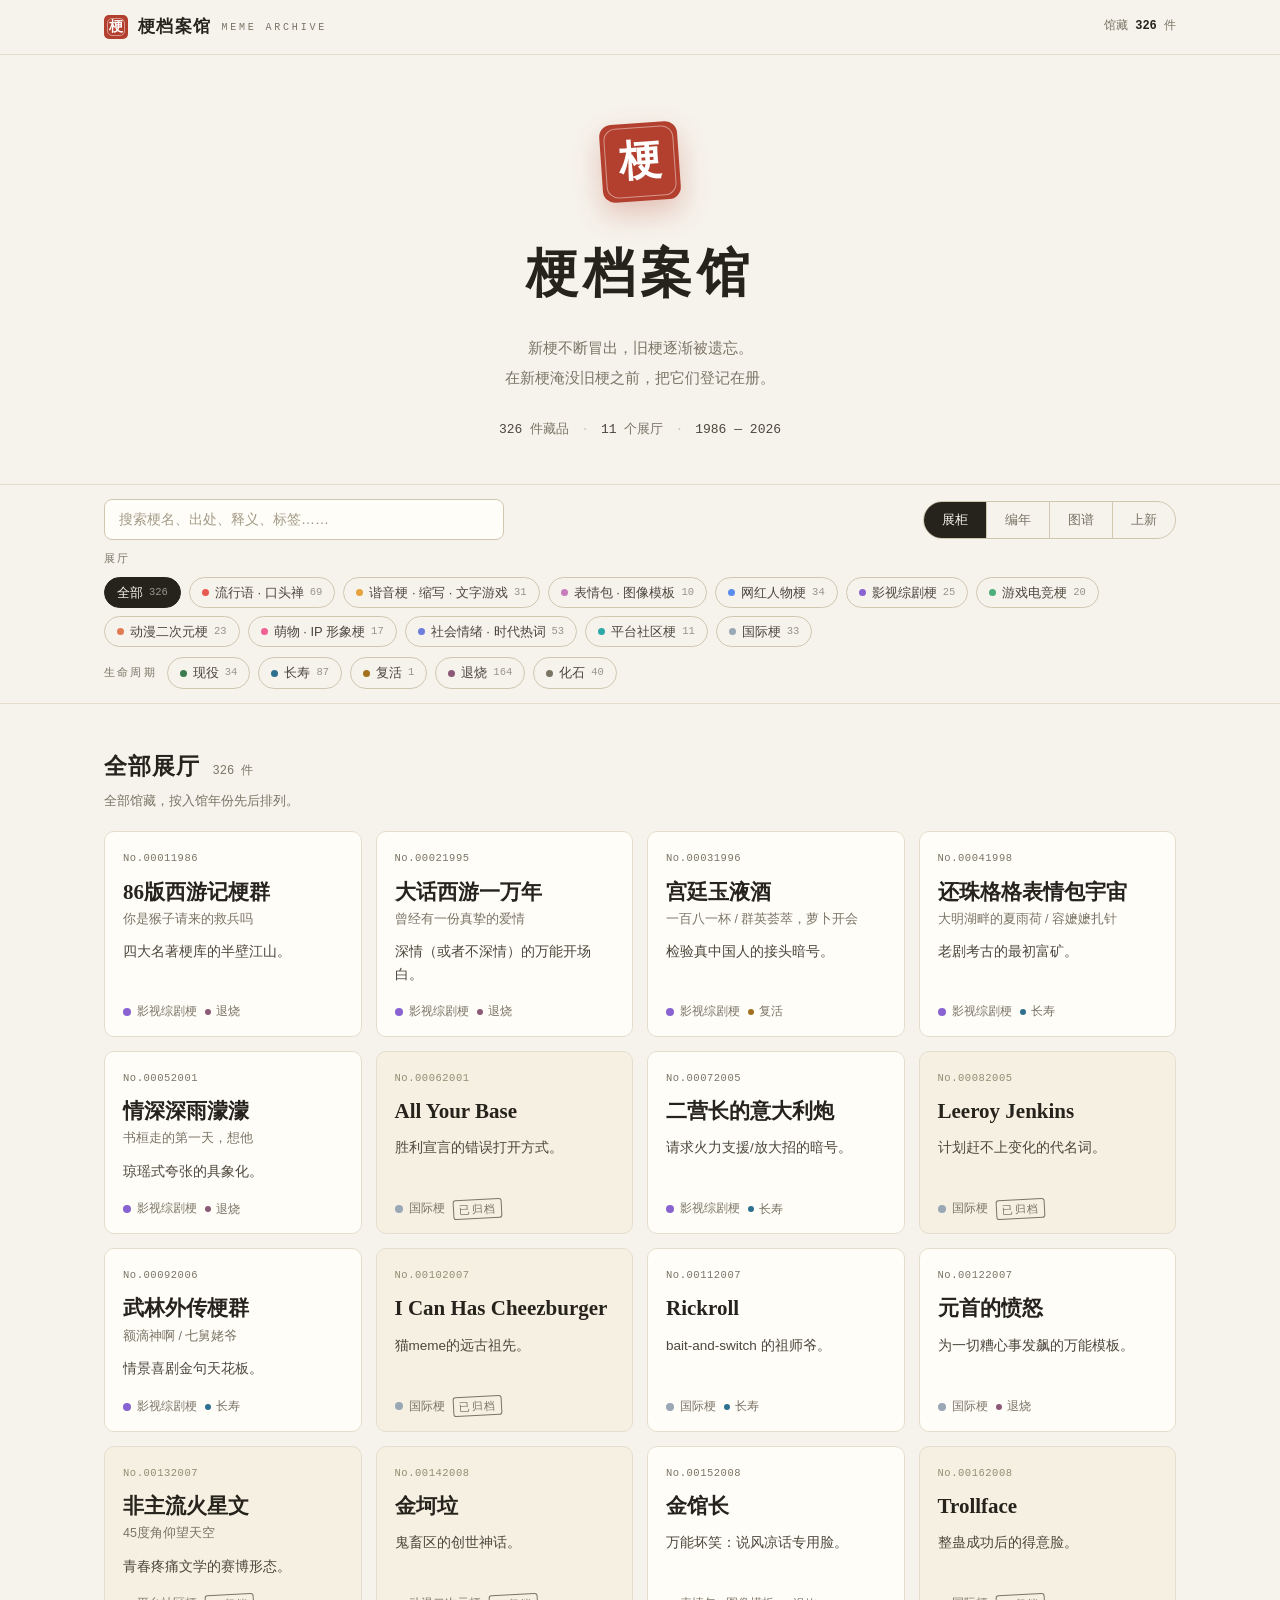
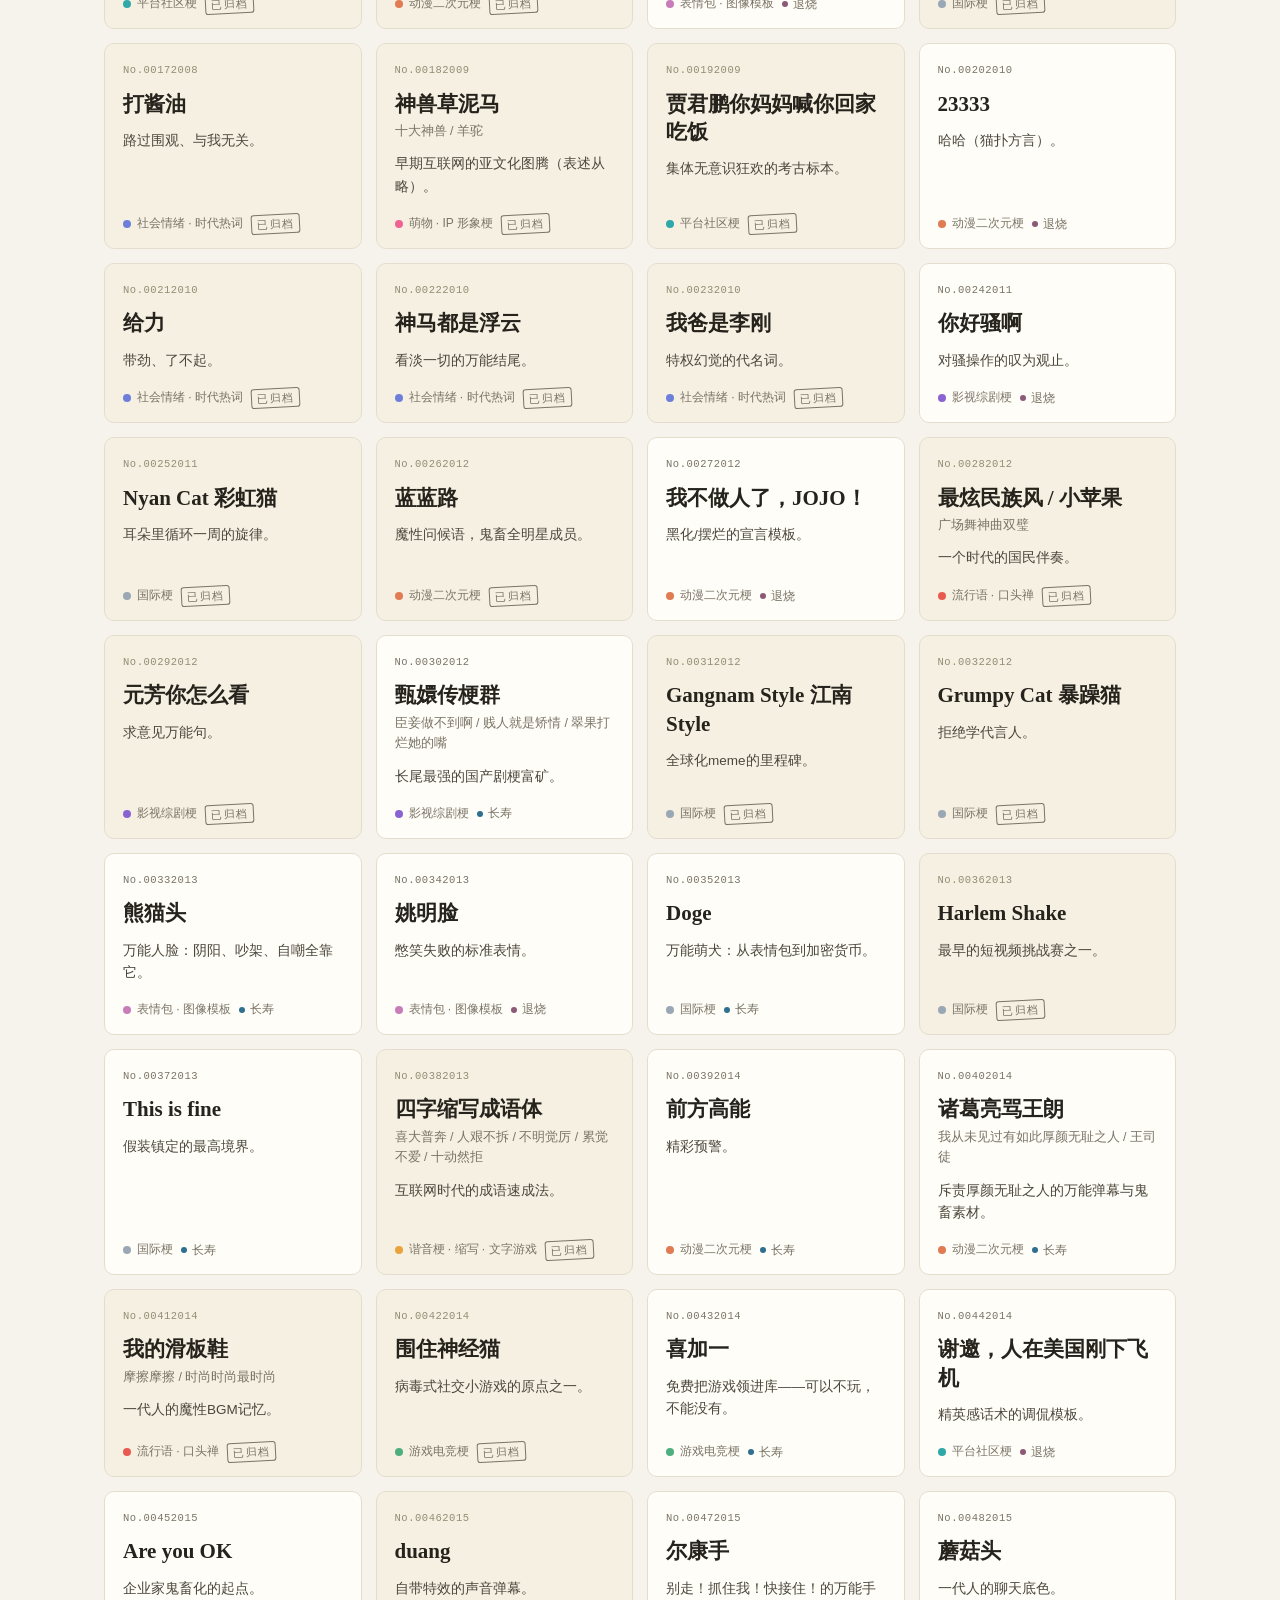
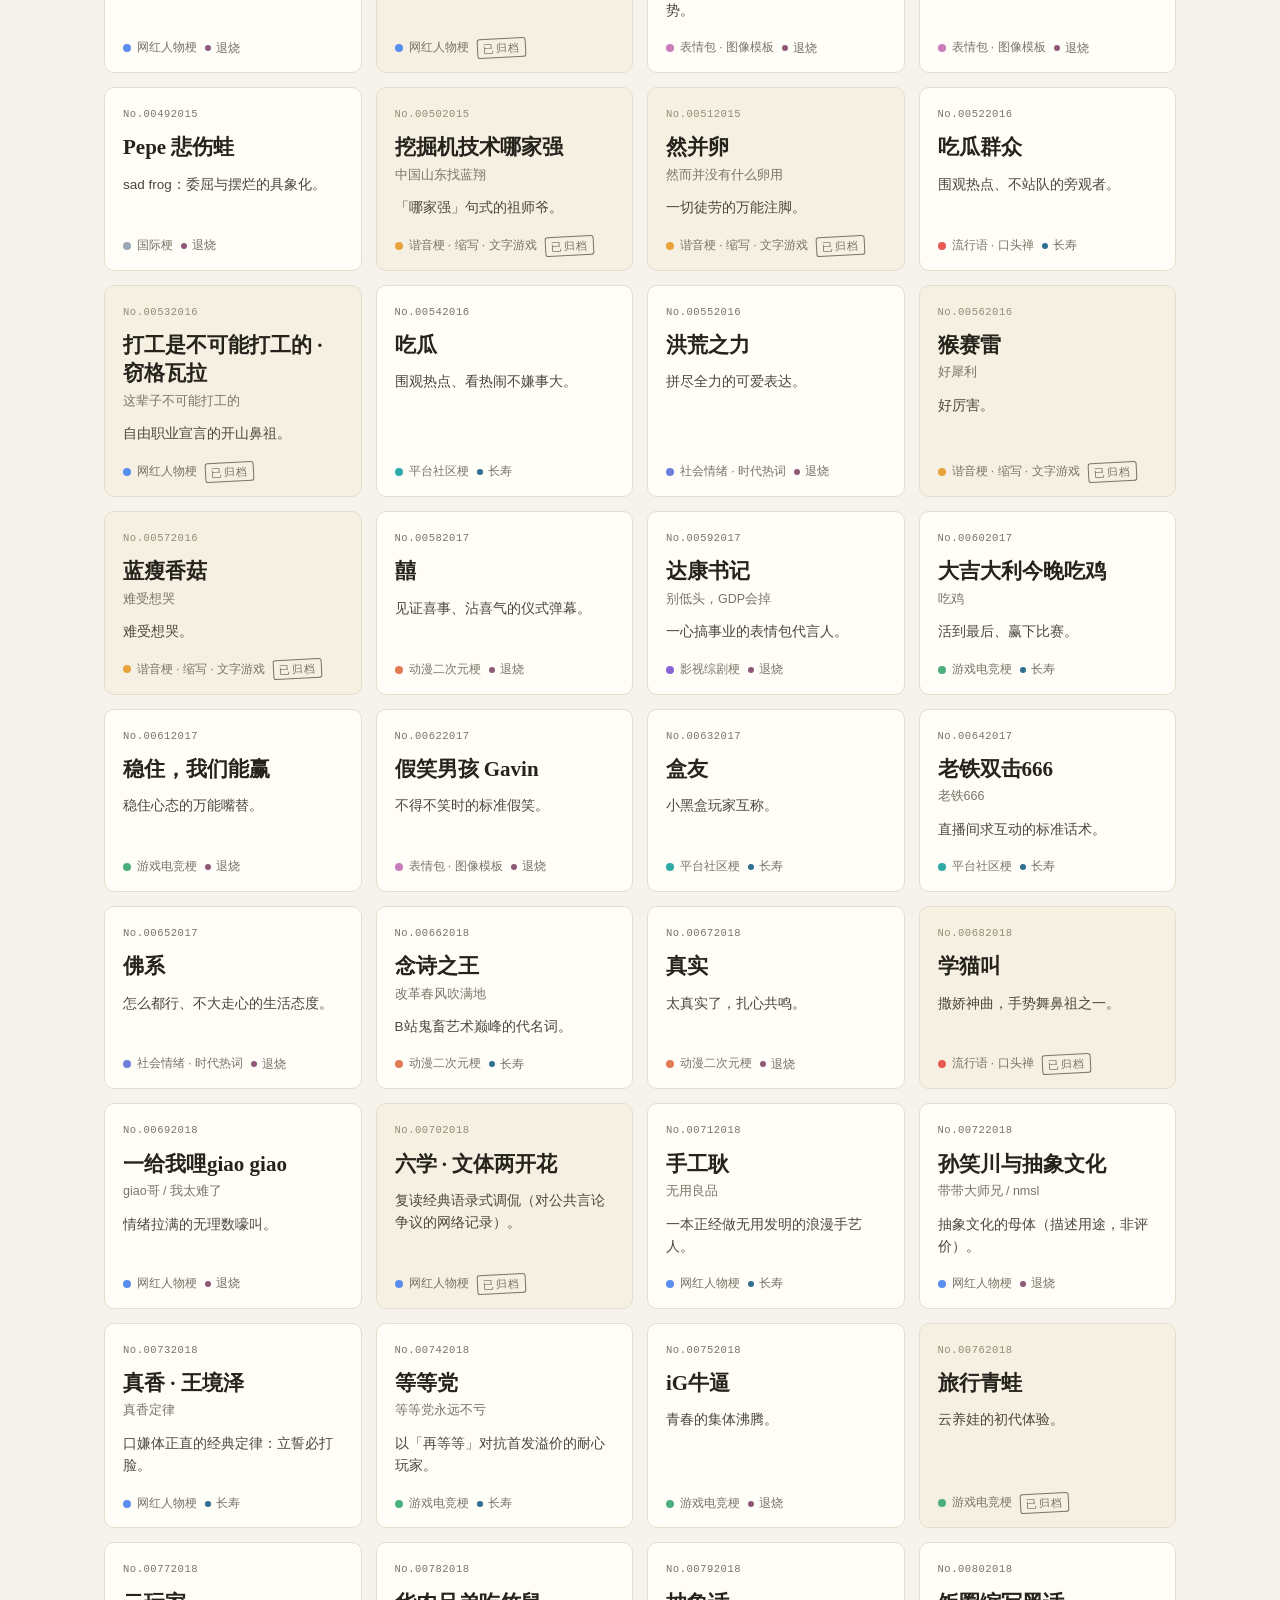
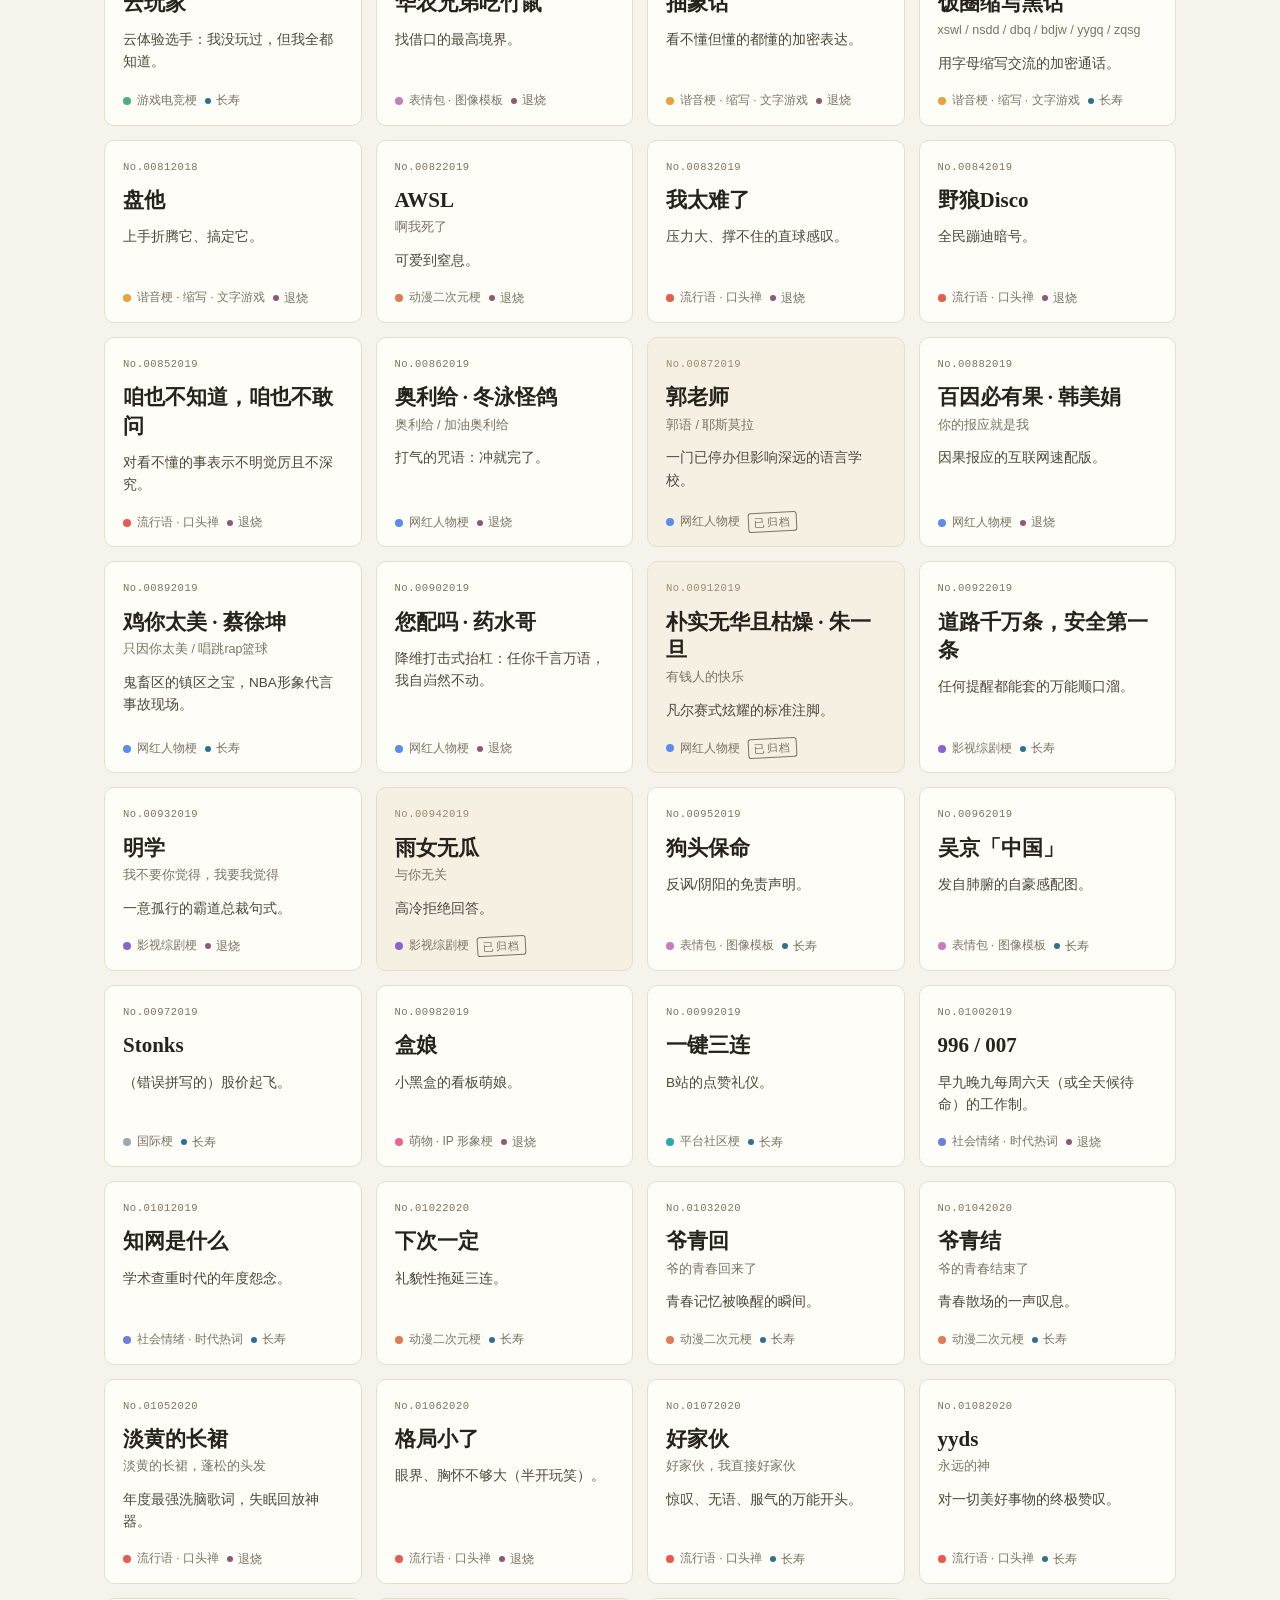
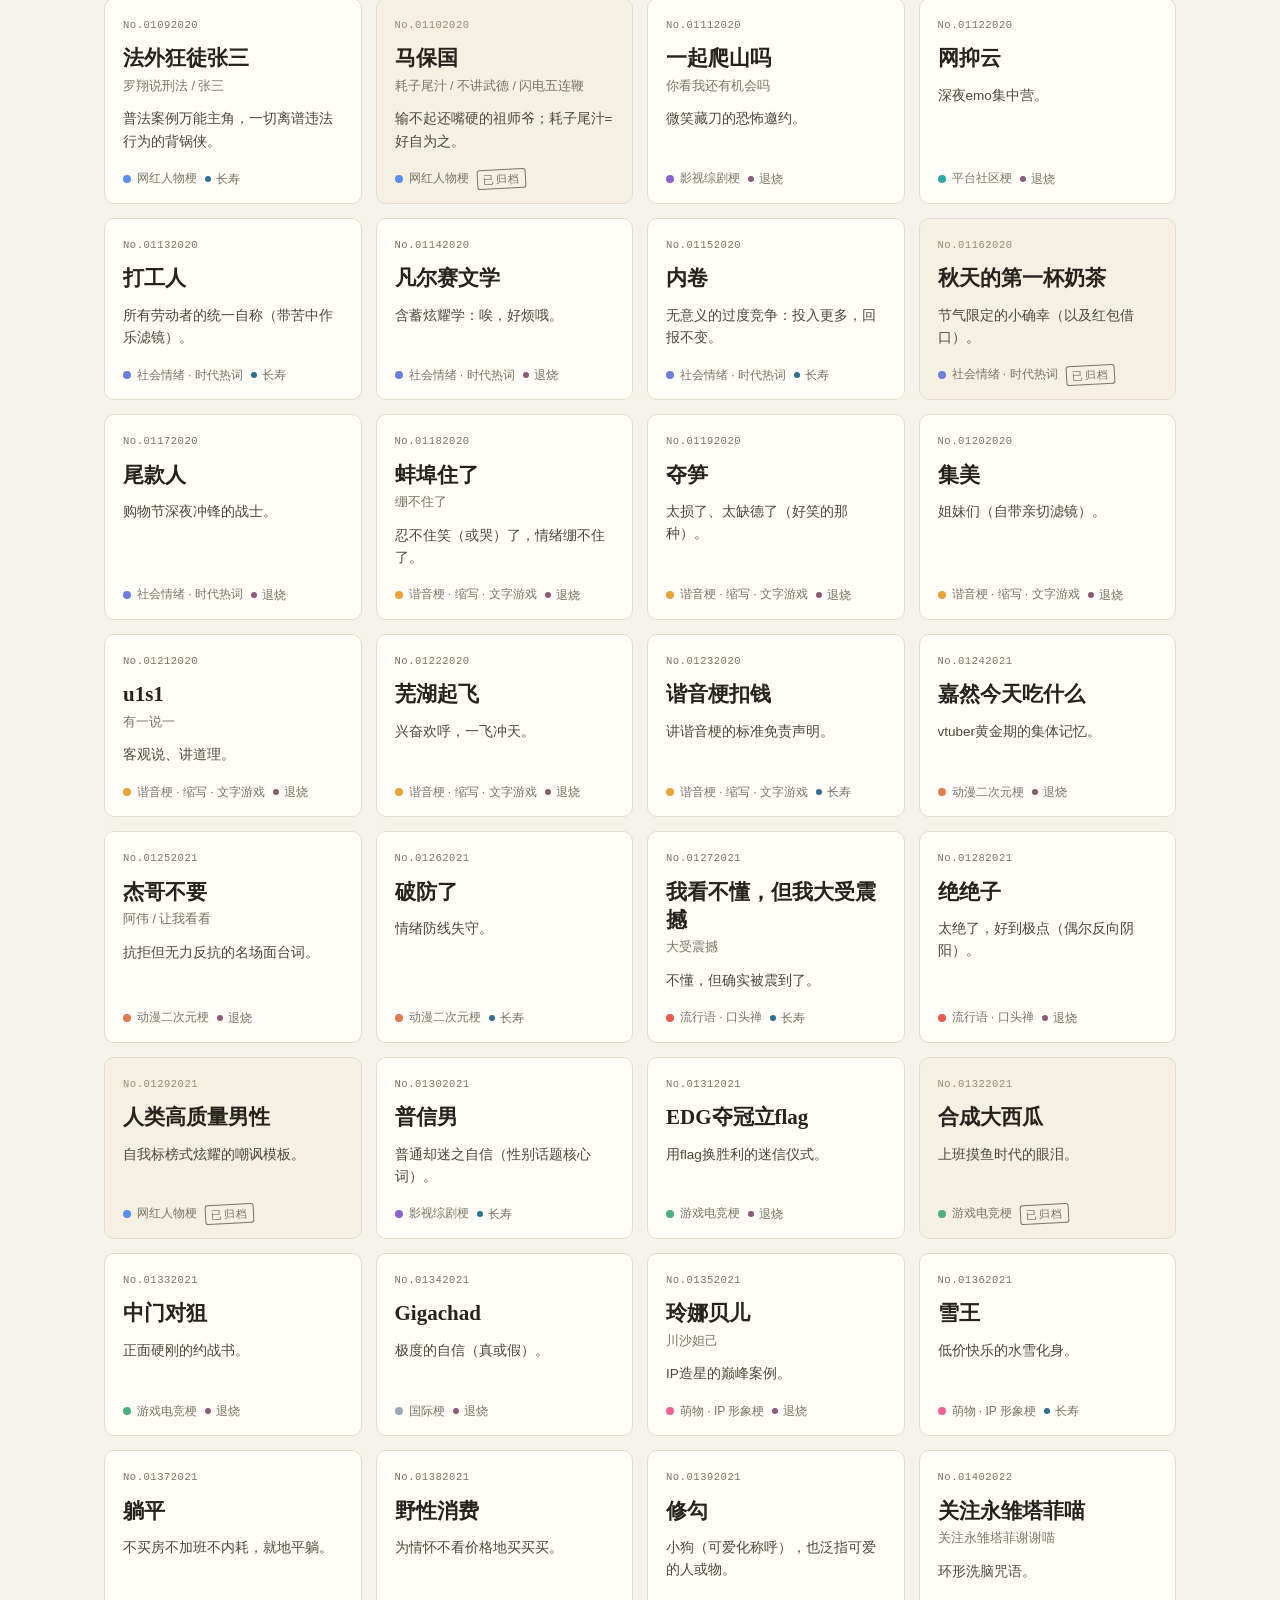
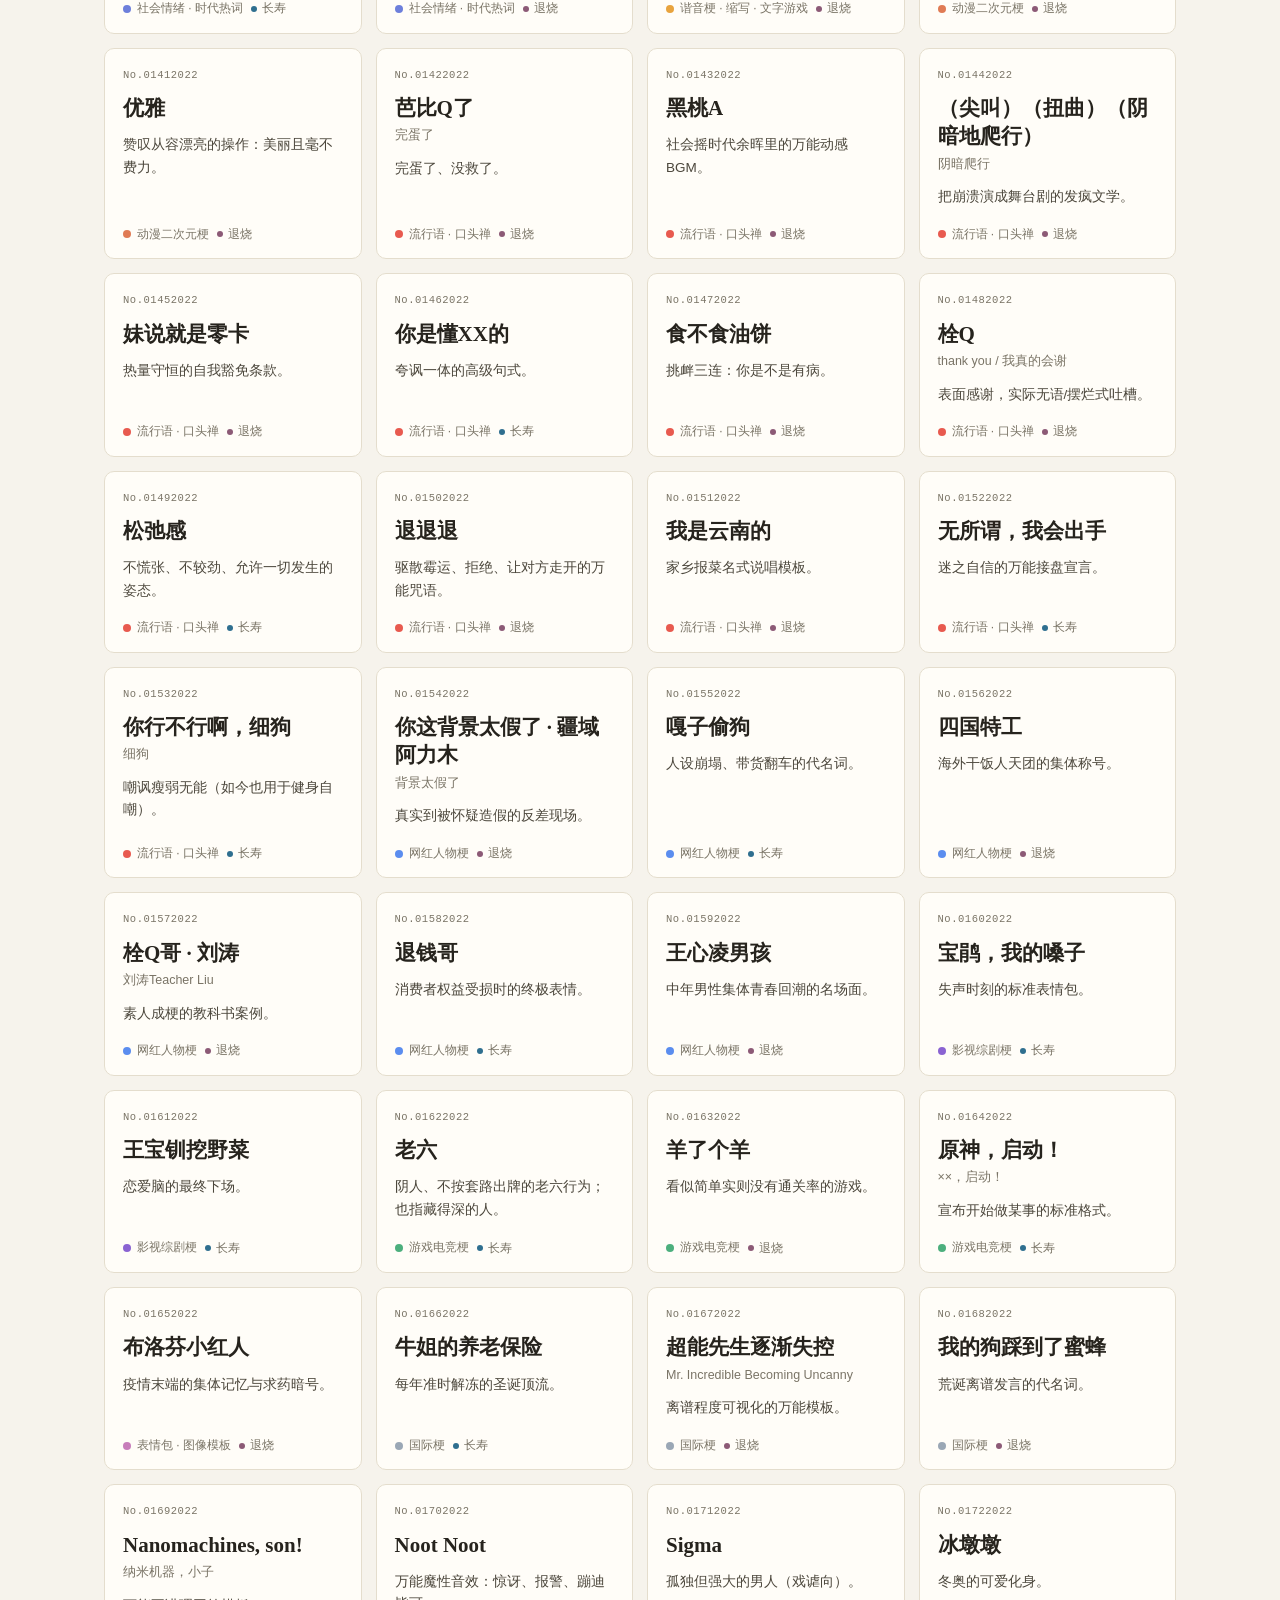
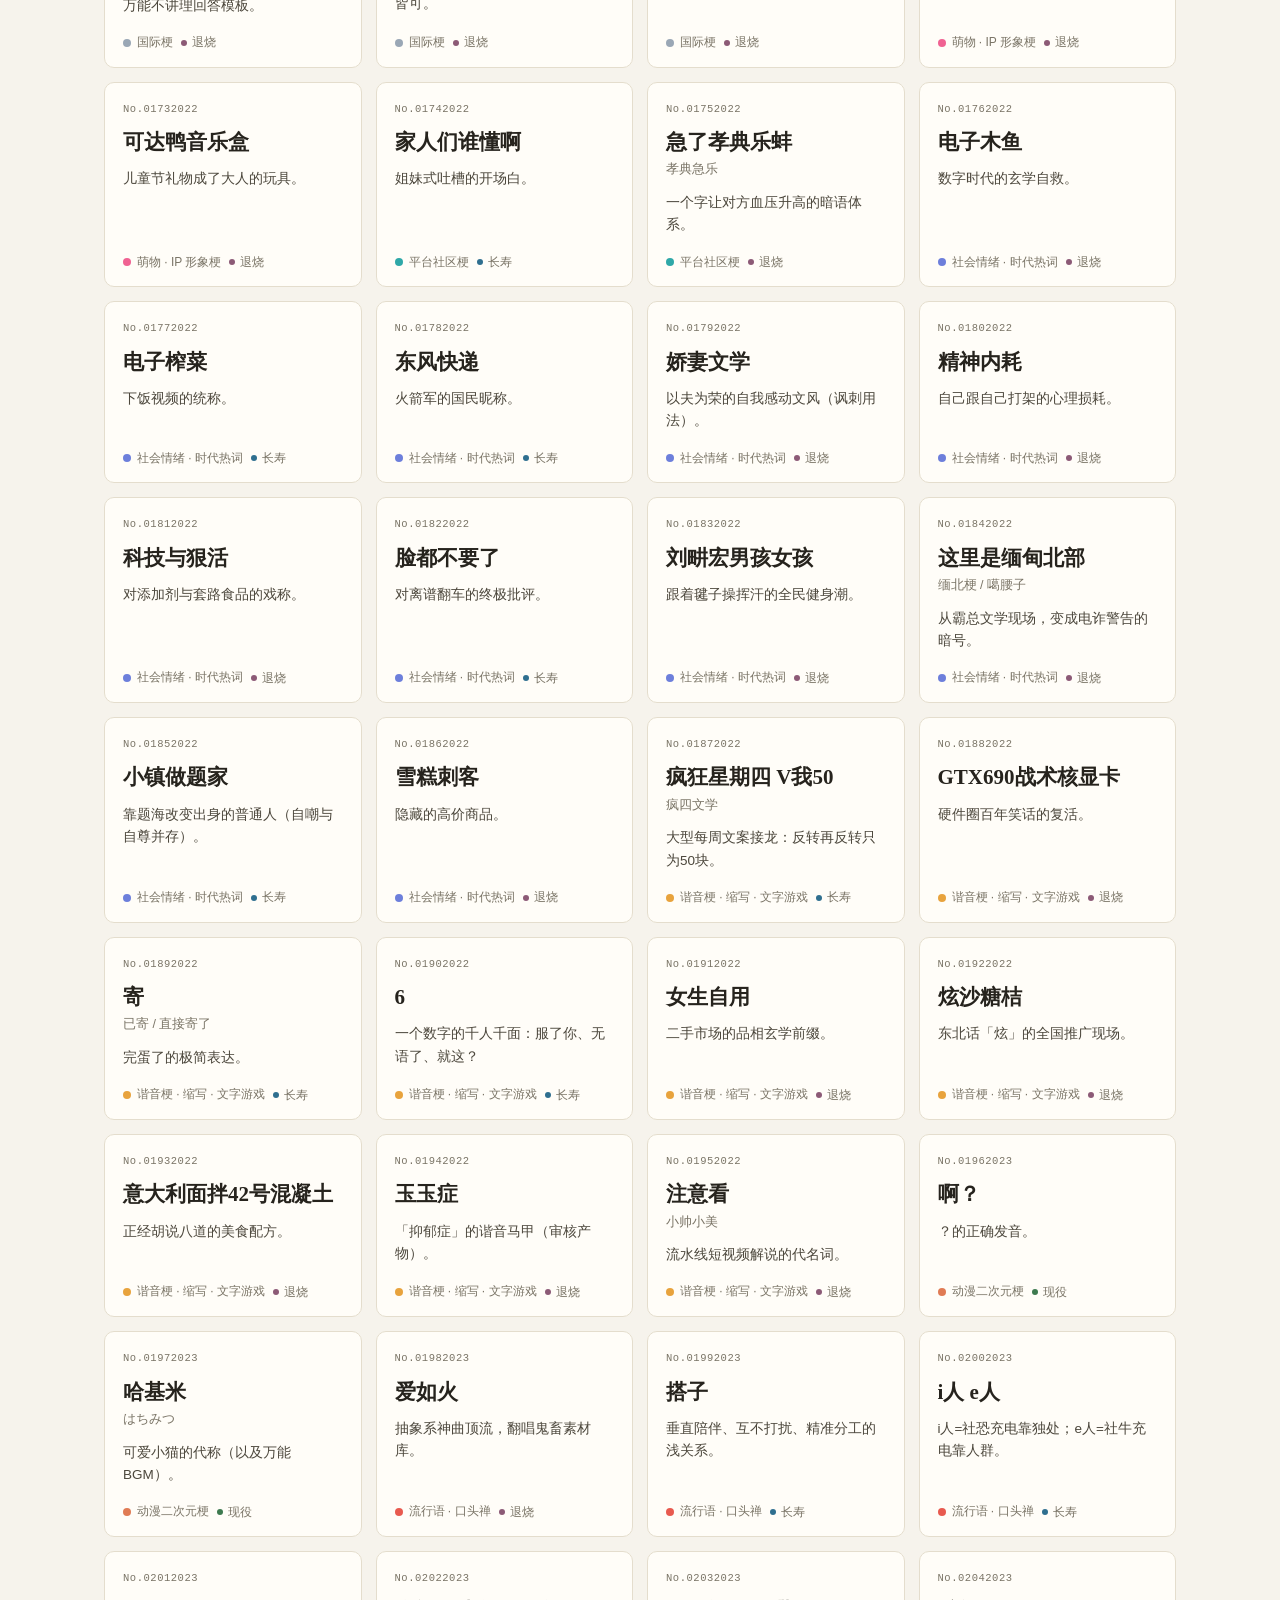
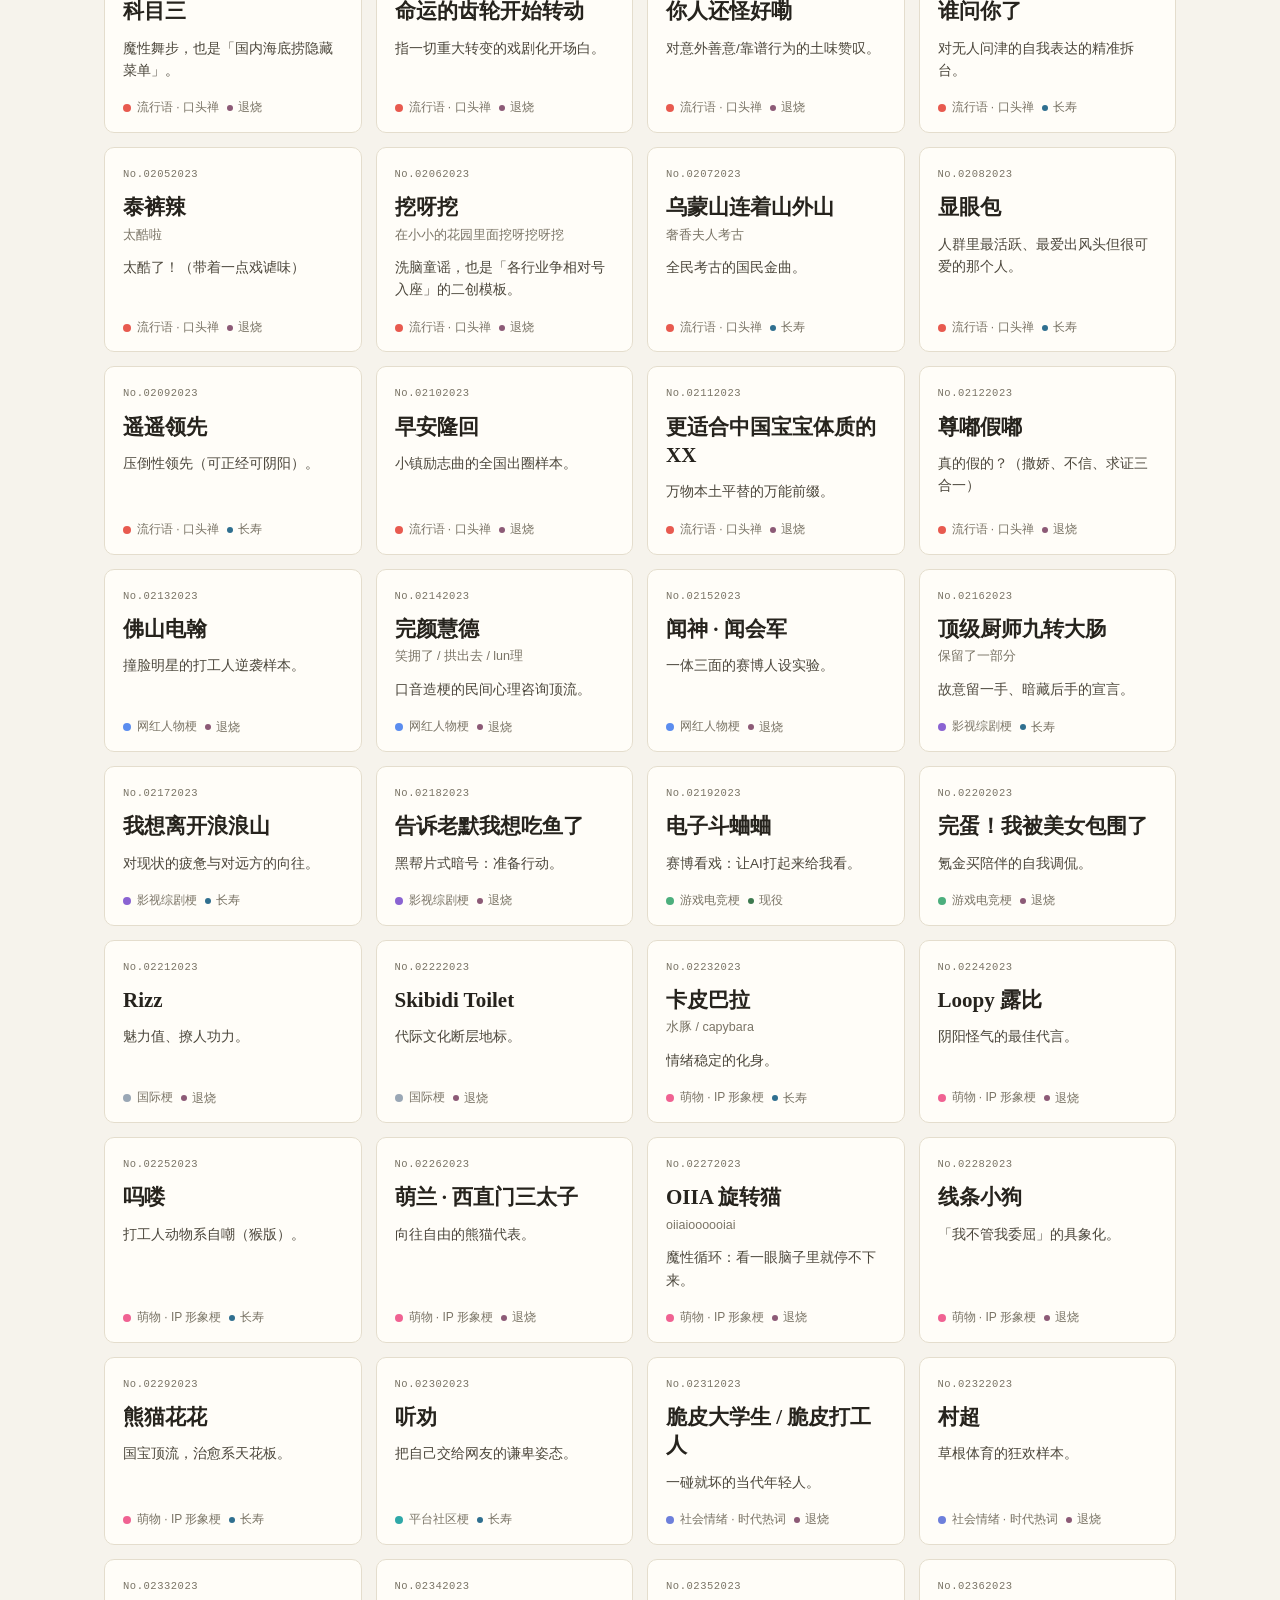
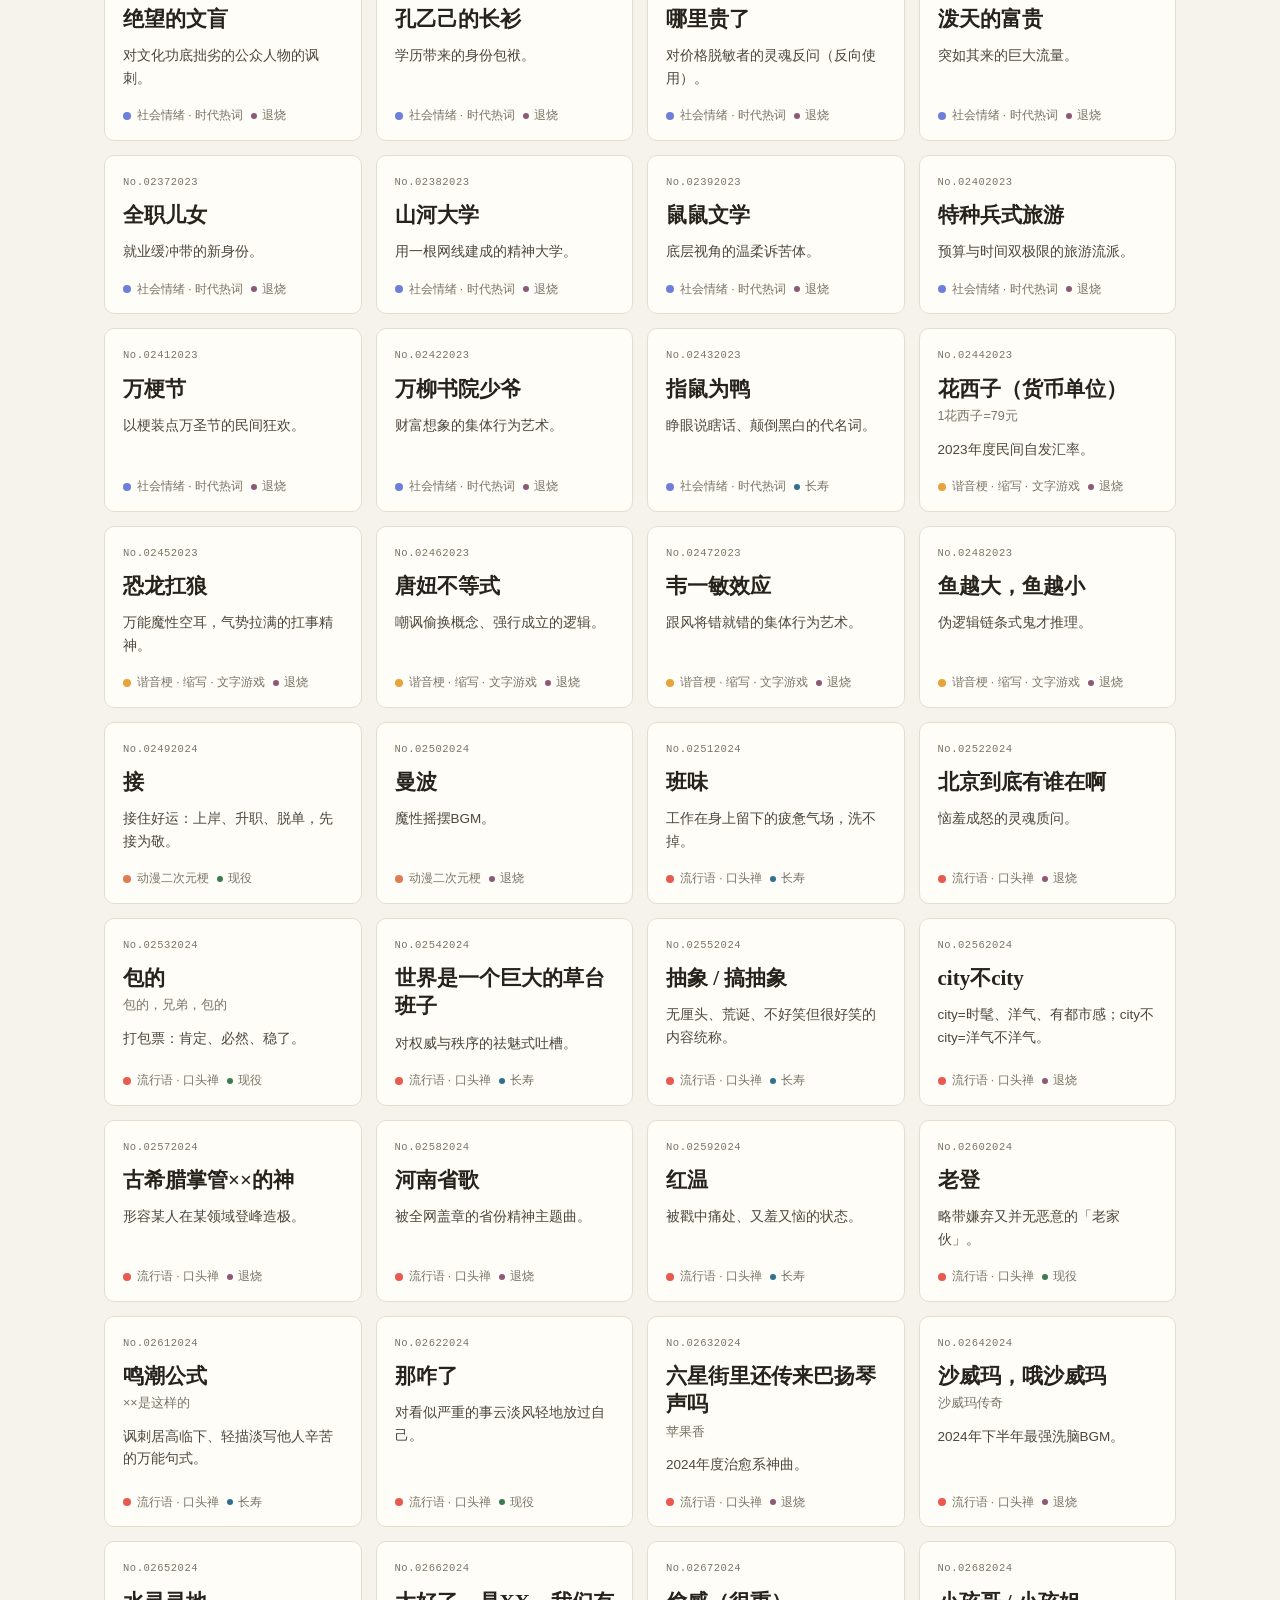
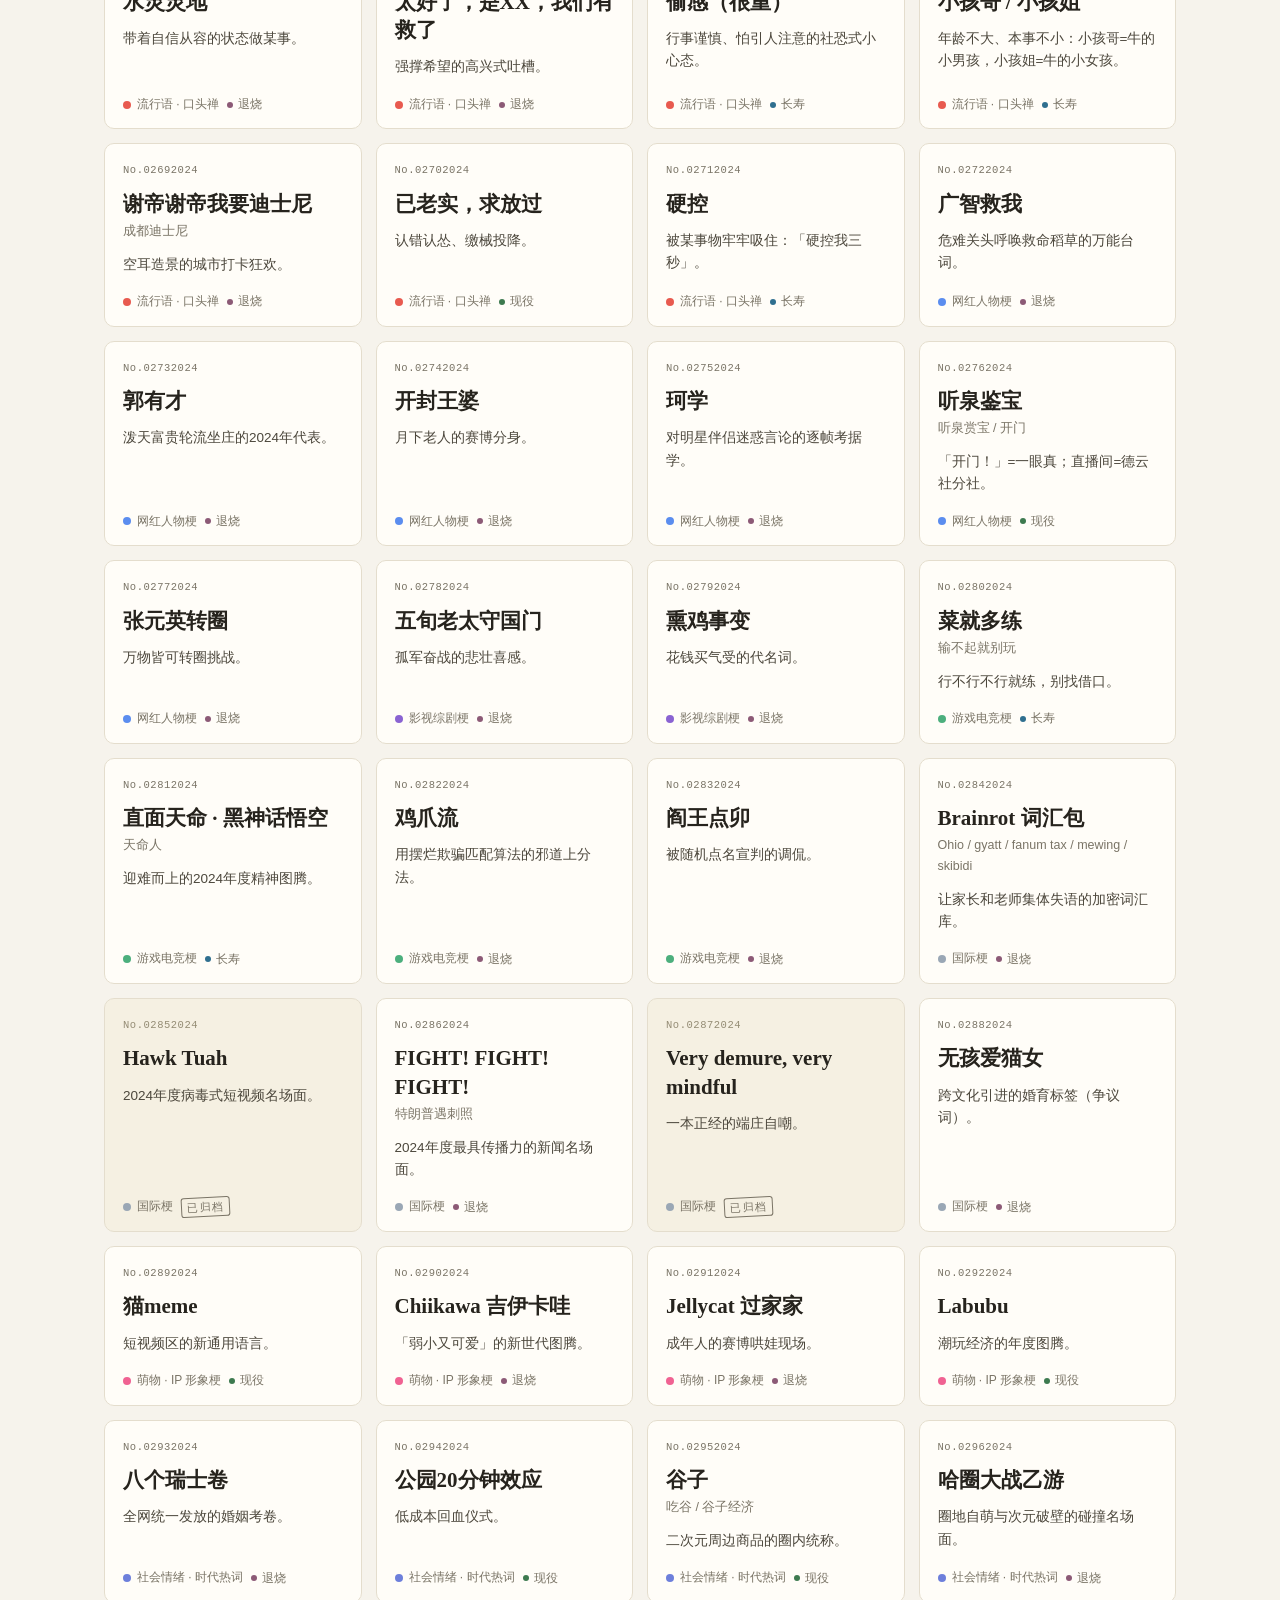
==== site/index.html @ e85529a5 "新增：牛来(2026抽象电影)、阎王点卯；破缓存版本号升级" ====
<!doctype html>
<html lang="zh-CN">
<head>
  <meta charset="utf-8">
  <meta name="viewport" content="width=device-width, initial-scale=1">
  <title>梗档案馆 · Meme Archive</title>
  <meta name="description" content="中文互联网梗的档案馆：在新梗淹没旧梗之前，把它们登记在册。224 件藏品 · 11 个展厅 · 1986–2026。">
  <link rel="icon" href="data:image/svg+xml;charset=utf-8,%3Csvg xmlns='http://www.w3.org/2000/svg' viewBox='0 0 64 64'%3E%3Crect width='64' height='64' rx='10' fill='%23b3402e'/%3E%3Ctext x='32' y='45' font-size='34' text-anchor='middle' fill='%23fff' font-family='serif'%3E%E6%A2%97%3C/text%3E%3C/svg%3E">
  <link rel="stylesheet" href="style.css?v=20260905b">
</head>
<body>

  <header class="topbar">
    <div class="topbar-inner">
      <span class="seal seal-mini" aria-hidden="true">梗</span>
      <span class="topbar-title">梗档案馆</span>
      <span class="topbar-sub">MEME&nbsp;ARCHIVE</span>
      <span class="topbar-count">馆藏 <b id="totalCount">—</b> 件</span>
    </div>
  </header>

  <main>
    <section class="hero">
      <div class="seal seal-hero" aria-hidden="true">梗</div>
      <h1>梗档案馆</h1>
      <p class="hero-sub">新梗不断冒出，旧梗逐渐被遗忘。<br>在新梗淹没旧梗之前，把它们登记在册。</p>
      <p class="hero-stats"><span id="statCount">—</span> 件藏品<i>·</i><span id="statCats">—</span> 个展厅<i>·</i><span id="statYears">—</span></p>
    </section>

    <div class="controls">
      <div class="controls-inner">
        <div class="controls-row">
          <input id="searchInput" class="search" type="search" placeholder="搜索梗名、出处、释义、标签……" autocomplete="off">
          <div class="seg" role="tablist" aria-label="视图切换">
            <button class="seg-btn on" data-view="gallery" role="tab">展柜</button>
            <button class="seg-btn" data-view="timeline" role="tab">编年</button>
            <button class="seg-btn" data-view="graph" role="tab">图谱</button>
            <button class="seg-btn" data-view="fresh" role="tab">上新</button>
          </div>
          <button id="resetBtn" class="reset" hidden>重置筛选</button>
        </div>
        <div class="controls-row">
          <span class="row-label">展厅</span>
          <div class="chips" id="categoryChips"></div>
        </div>
        <div class="controls-row">
          <span class="row-label">生命周期</span>
          <div class="chips" id="statusChips"></div>
        </div>
      </div>
    </div>

    <section id="galleryView" class="museum">
      <div class="section-head">
        <h2 id="galleryTitle">全部展厅</h2>
        <span class="section-count" id="galleryCount">—</span>
      </div>
      <p class="section-desc" id="galleryDesc">全部馆藏，按入馆年份先后排列。</p>
      <div class="card-grid" id="cardGrid"></div>
      <div class="empty" id="emptyState" hidden>
        <p class="empty-title">空空如也</p>
        <p class="empty-hint">没有找到匹配的藏品，试试换个关键词，或重置筛选。</p>
      </div>
    </section>

    <section id="timelineView" class="museum" hidden>
      <div class="section-head">
        <h2>梗之编年</h2>
        <span class="section-count" id="timelineCount">—</span>
      </div>
      <p class="section-desc">从 1986 到今天：梗的新陈代谢，一部速写史。</p>
      <div id="timeline"></div>
    </section>

    <section id="graphView" class="museum" hidden>
      <div class="section-head">
        <h2>梗之图谱</h2>
        <span class="section-count" id="graphCount">—</span>
      </div>
      <p class="section-desc">相关梗互相连线，节点颜色对应展厅。可拖拽节点，点击查看卷宗。</p>
      <div class="graph-wrap">
        <canvas id="graphCanvas"></canvas>
        <div class="graph-tip" id="graphTip" hidden></div>
      </div>
      <div class="graph-legend" id="graphLegend"></div>
    </section>

    <section id="freshView" class="museum" hidden>
      <div class="section-head">
        <h2>上新 · 入馆动态</h2>
        <span class="section-count" id="freshCount">—</span>
      </div>
      <p class="section-desc">档案馆持续收录，每一批登记在册的梗都在这里留档。</p>
      <div id="freshList"></div>
    </section>
  </main>

  <footer class="footer">
    <div class="footer-inner">
      <span>梗档案馆 MEME ARCHIVE · 新梗淹没旧梗之前，把它们登记在册</span>
      <span id="footerMeta">—</span>
    </div>
  </footer>

  <div class="overlay" id="overlay" role="dialog" aria-modal="true" aria-label="藏品卷宗">
    <article class="sheet" id="sheet"></article>
  </div>

  <noscript><p style="text-align:center;padding:40px">本档案馆需要启用 JavaScript 才能浏览。</p></noscript>
  <script src="data.js?v=20260905b"></script>
  <script src="app.js?v=20260905b"></script>
</body>
</html>
---- site/style.css ----
/* 梗档案馆 · 档案纸风格
   纸底 / 宋体标题 / 朱砂印章 / 发丝线 —— 克制，耐看 */

:root {
  --paper: #f6f3ec;
  --card: #fffdf8;
  --ink: #26231d;
  --soft: #4c473c;
  --muted: #7a7466;
  --hairline: #e4ddcd;
  --hairline-strong: #cfc7b0;
  --accent: #b3402e;
  --serif: "Songti SC", "Noto Serif SC", "STSong", "SimSun", serif;
  --sans: "PingFang SC", "Noto Sans SC", "Hiragino Sans GB", "Microsoft YaHei", sans-serif;
  --mono: "SF Mono", ui-monospace, "Menlo", "Consolas", monospace;
  --shadow: 0 10px 24px rgba(80, 66, 40, .09);
}

* { box-sizing: border-box; margin: 0; padding: 0; }
button { font: inherit; color: inherit; background: none; border: none; cursor: pointer; }
input { font: inherit; color: inherit; }

html { -webkit-text-size-adjust: 100%; }
body {
  background: var(--paper);
  color: var(--ink);
  font-family: var(--sans);
  font-size: 15px;
  line-height: 1.65;
}
::selection { background: rgba(179, 64, 46, .16); }

:focus-visible { outline: 2px solid var(--accent); outline-offset: 2px; border-radius: 4px; }

/* ---------- 顶栏 ---------- */
.topbar { border-bottom: 1px solid var(--hairline); background: var(--paper); }
.topbar-inner {
  max-width: 1120px; margin: 0 auto; padding: 13px 24px;
  display: flex; align-items: center; gap: 10px;
}
.seal {
  display: inline-flex; align-items: center; justify-content: center;
  background: var(--accent); color: #fff; font-family: var(--serif); font-weight: 700;
  position: relative; user-select: none;
}
.seal::after { content: ""; position: absolute; inset: 3px; border: 1px solid rgba(255,255,255,.45); border-radius: inherit; }
.seal-mini { width: 24px; height: 24px; font-size: 14px; border-radius: 5px; }
.topbar-title { font-family: var(--serif); font-size: 17px; font-weight: 700; letter-spacing: .08em; }
.topbar-sub { font-family: var(--mono); font-size: 10px; letter-spacing: .28em; color: var(--muted); padding-top: 3px; }
.topbar-count { margin-left: auto; font-family: var(--mono); font-size: 12px; color: var(--muted); }
.topbar-count b { color: var(--ink); font-weight: 600; }

/* ---------- 门口（Hero） ---------- */
.hero { text-align: center; padding: 68px 24px 44px; animation: rise .5s ease both; }
.seal-hero {
  width: 78px; height: 78px; font-size: 42px; border-radius: 12px;
  margin: 0 auto 30px; transform: rotate(-4deg);
  box-shadow: 0 12px 28px rgba(179, 64, 46, .28);
}
.seal-hero::after { inset: 4px; border-width: 1.5px; }
.hero h1 {
  font-family: var(--serif); font-weight: 700;
  font-size: clamp(34px, 5vw, 52px); letter-spacing: .1em;
}
.hero-sub { margin-top: 16px; color: var(--muted); font-size: 15px; line-height: 2; }
.hero-stats {
  margin-top: 26px; font-family: var(--mono); font-size: 13px; color: var(--muted);
}
.hero-stats i { font-style: normal; margin: 0 12px; color: var(--hairline-strong); }
.hero-stats span { color: var(--soft); }

/* ---------- 筛选台 ---------- */
.controls {
  position: sticky; top: 0; z-index: 20;
  background: rgba(246, 243, 236, .94);
  backdrop-filter: blur(8px); -webkit-backdrop-filter: blur(8px);
  border-top: 1px solid var(--hairline);
  border-bottom: 1px solid var(--hairline);
}
.controls-inner { max-width: 1120px; margin: 0 auto; padding: 14px 24px; }
.controls-row { display: flex; align-items: center; flex-wrap: wrap; gap: 8px; }
.controls-row + .controls-row { margin-top: 10px; }
.row-label {
  font-family: var(--mono); font-size: 11px; color: var(--muted);
  letter-spacing: .2em; flex: none; margin-right: 2px;
}

.search {
  flex: 1 1 220px; max-width: 400px;
  padding: 8px 14px; font-size: 14px;
  background: var(--card); border: 1px solid var(--hairline-strong); border-radius: 8px;
  transition: border-color .15s, box-shadow .15s;
}
.search::placeholder { color: #a39b87; }
.search:focus { outline: none; border-color: var(--accent); box-shadow: 0 0 0 3px rgba(179, 64, 46, .08); }
.search::-webkit-search-cancel-button { cursor: pointer; }

.seg {
  display: inline-flex; border: 1px solid var(--hairline-strong); border-radius: 999px;
  overflow: hidden; flex: none; margin-left: auto;
}
.seg-btn { padding: 7px 18px; font-size: 13px; color: var(--muted); transition: background .15s, color .15s; }
.seg-btn + .seg-btn { border-left: 1px solid var(--hairline-strong); }
.seg-btn.on { background: var(--ink); color: var(--paper); }

.reset { font-size: 13px; color: var(--muted); text-decoration: underline dotted; flex: none; }
.reset:hover { color: var(--accent); }

.chips { display: flex; flex-wrap: wrap; gap: 8px; }
.chip {
  display: inline-flex; align-items: center; gap: 6px;
  padding: 4px 12px; font-size: 13px; color: var(--soft);
  border: 1px solid var(--hairline-strong); border-radius: 999px;
  background: transparent; transition: border-color .15s, background .15s, color .15s;
}
.chip:hover { border-color: #a89f88; color: var(--ink); }
.chip.on { background: var(--ink); border-color: var(--ink); color: var(--paper); }
.chip .n { font-family: var(--mono); font-size: 10.5px; opacity: .55; }
.dot { width: 8px; height: 8px; border-radius: 50%; flex: none; }
.chip .dot { width: 7px; height: 7px; }
.chip.on .dot { outline: 1px solid rgba(255,255,255,.5); outline-offset: 1px; }

/* ---------- 展厅 ---------- */
.museum { max-width: 1120px; margin: 0 auto; padding: 8px 24px 40px; animation: rise .45s ease both; }
.section-head { display: flex; align-items: baseline; gap: 12px; margin: 36px 0 4px; }
.section-head h2 { font-family: var(--serif); font-size: 23px; font-weight: 700; letter-spacing: .05em; }
.section-count { font-family: var(--mono); font-size: 12px; color: var(--muted); }
.section-desc { font-size: 13px; color: var(--muted); margin-bottom: 20px; }

.card-grid {
  display: grid; grid-template-columns: repeat(auto-fill, minmax(238px, 1fr)); gap: 14px;
}

/* 档案卡 */
.card {
  position: relative; display: flex; flex-direction: column; text-align: left;
  padding: 18px 18px 14px; background: var(--card);
  border: 1px solid var(--hairline); border-radius: 10px;
  transition: transform .18s ease, box-shadow .18s ease, border-color .18s ease;
}
.card:hover { transform: translateY(-2px); border-color: var(--hairline-strong); box-shadow: var(--shadow); }
.card-meta { display: flex; justify-content: space-between; font-family: var(--mono); font-size: 10.5px; color: var(--muted); letter-spacing: .05em; }
.card-name { font-family: var(--serif); font-size: 21px; font-weight: 700; line-height: 1.35; margin-top: 10px; overflow-wrap: anywhere; }
.card-alias { font-size: 12.5px; color: var(--muted); margin-top: 3px; overflow-wrap: anywhere; }
.card-meaning {
  margin-top: 12px; font-size: 13.5px; color: var(--soft);
  display: -webkit-box; -webkit-line-clamp: 2; -webkit-box-orient: vertical; overflow: hidden;
}
.card-foot { margin-top: auto; padding-top: 16px; display: flex; align-items: center; justify-content: space-between; gap: 8px; font-size: 12px; color: var(--muted); }
.card-cat { display: inline-flex; align-items: center; gap: 6px; min-width: 0; }
.card-cat span { white-space: nowrap; overflow: hidden; text-overflow: ellipsis; }
.status { display: inline-flex; align-items: center; gap: 5px; font-size: 11.5px; flex: none; }
.status .dot { width: 6px; height: 6px; }

/* 化石卡：旧纸色 + 「已归档」戳 */
.card.fossil { background: #f5f0e2; }
.card.fossil .card-meta { color: #948c74; }
.tag-stamp {
  border: 1px solid currentColor; border-radius: 3px; padding: 0 5px;
  font-size: 11px; letter-spacing: .12em; transform: rotate(-3deg);
}

/* 空状态 */
.empty { text-align: center; padding: 90px 0 60px; }
.empty-title { font-family: var(--serif); font-size: 22px; color: var(--muted); letter-spacing: .2em; }
.empty-hint { font-size: 13px; color: var(--muted); margin-top: 10px; opacity: .8; }

/* ---------- 编年视图 ---------- */
.tl-era {
  display: flex; align-items: center; gap: 14px;
  margin: 44px 0 6px; font-family: var(--serif); font-size: 18px; font-weight: 700;
  color: var(--soft); letter-spacing: .12em;
}
.tl-era::after { content: ""; flex: 1; height: 1px; background: var(--hairline); }
.tl-era:first-child { margin-top: 24px; }
.tl-row { display: flex; gap: 20px; padding: 9px 0; }
.tl-row + .tl-row { border-top: 1px dashed var(--hairline); }
.tl-year { flex: none; width: 52px; font-family: var(--mono); font-size: 13px; color: var(--muted); padding-top: 7px; }
.tl-items { display: flex; flex-wrap: wrap; gap: 8px; }
.tl-chip {
  display: inline-flex; align-items: center; gap: 6px;
  padding: 4px 11px; font-size: 13px; color: var(--soft);
  background: var(--card); border: 1px solid var(--hairline); border-radius: 7px;
  transition: border-color .15s, transform .15s, box-shadow .15s;
}
.tl-chip:hover { border-color: var(--hairline-strong); transform: translateY(-1px); box-shadow: var(--shadow); }
.tl-chip .dot { width: 6px; height: 6px; }

/* ---------- 图谱视图 ---------- */
.graph-wrap {
  position: relative; background: var(--card);
  border: 1px solid var(--hairline); border-radius: 12px; overflow: hidden;
}
.graph-wrap canvas { display: block; width: 100%; touch-action: none; }
.graph-tip {
  position: absolute; pointer-events: none;
  background: var(--ink); color: var(--paper);
  font-size: 12px; padding: 3px 9px; border-radius: 6px;
  white-space: nowrap;
}
.graph-legend {
  display: flex; flex-wrap: wrap; gap: 8px 16px;
  margin-top: 14px; font-size: 12px; color: var(--muted);
}
.graph-legend i { display: inline-block; width: 8px; height: 8px; border-radius: 50%; margin-right: 5px; }

/* ---------- 上新视图 ---------- */
.fresh-batch {
  font-family: var(--mono); font-size: 11px; color: var(--muted);
  font-weight: 400; letter-spacing: .05em; margin-left: 10px;
}

/* ---------- 卷宗（详情弹层） ---------- */
.overlay {
  position: fixed; inset: 0; z-index: 50;
  display: flex; align-items: center; justify-content: center; padding: 24px;
  background: rgba(38, 35, 29, .45);
  backdrop-filter: blur(3px); -webkit-backdrop-filter: blur(3px);
  opacity: 0; pointer-events: none; transition: opacity .2s ease;
}
.overlay.show { opacity: 1; pointer-events: auto; }
.sheet {
  position: relative; width: min(620px, 100%); max-height: 86vh; overflow-y: auto;
  background: var(--card); border: 1px solid var(--hairline-strong); border-radius: 14px;
  padding: 36px 38px 30px; box-shadow: 0 24px 60px rgba(30, 25, 15, .28);
  transform: translateY(10px) scale(.985); transition: transform .22s ease;
}
.overlay.show .sheet { transform: none; }

.sheet-no { font-family: var(--mono); font-size: 11px; color: var(--muted); letter-spacing: .1em; }
.sheet-name { font-family: var(--serif); font-size: 30px; font-weight: 700; line-height: 1.3; margin-top: 8px; overflow-wrap: anywhere; }
.sheet-alias { font-size: 13px; color: var(--muted); margin-top: 4px; }
.sheet-stamp {
  position: absolute; top: 28px; right: 66px; transform: rotate(8deg);
  border: 1.5px solid currentColor; border-radius: 4px; padding: 3px 9px;
  font-family: var(--serif); font-size: 12.5px; letter-spacing: .18em; opacity: .85;
  color: #8a8062;
}
.sheet-stamp.revival { color: #a2701f; }

.lbl { display: flex; align-items: center; gap: 8px; margin: 22px 0 6px; font-size: 12px; color: var(--muted); letter-spacing: .28em; }
.lbl::before { content: ""; width: 14px; height: 1px; background: var(--hairline-strong); }
.sheet-origin, .sheet-meaning { font-size: 14.5px; line-height: 1.9; color: var(--soft); }
.sheet-example {
  margin-top: 10px; padding: 10px 14px; font-size: 14px; color: var(--soft);
  background: var(--paper); border-left: 2px solid var(--accent); border-radius: 0 6px 6px 0;
}
.meta-grid { display: grid; grid-template-columns: 1fr 1fr; gap: 12px 28px; margin-top: 8px; font-size: 13.5px; }
.meta-grid .k { font-size: 12px; color: var(--muted); margin-bottom: 2px; }
.meta-grid .v { color: var(--soft); line-height: 1.7; }
.rel-row { display: flex; flex-wrap: wrap; gap: 8px; margin-top: 8px; }
.rel {
  padding: 3px 11px; font-size: 13px; color: var(--soft);
  background: var(--paper); border: 1px solid var(--hairline-strong); border-radius: 999px;
  transition: border-color .15s, color .15s, transform .15s;
}
.rel:hover { border-color: var(--accent); color: var(--accent); transform: translateY(-1px); }
.rel .dot { width: 6px; height: 6px; margin-right: 2px; }

.close {
  position: absolute; top: 16px; right: 16px; width: 34px; height: 34px;
  display: flex; align-items: center; justify-content: center;
  border: 1px solid var(--hairline-strong); border-radius: 50%;
  color: var(--muted); font-size: 16px; line-height: 1; transition: color .15s, border-color .15s, transform .2s;
}
.close:hover { color: var(--ink); border-color: #a89f88; transform: rotate(90deg); }

/* ---------- 页脚 ---------- */
.footer { margin-top: 60px; border-top: 1px solid var(--hairline); }
.footer-inner {
  max-width: 1120px; margin: 0 auto; padding: 22px 24px 44px;
  display: flex; justify-content: space-between; flex-wrap: wrap; gap: 8px;
  font-size: 12px; color: var(--muted);
}

/* ---------- 动效 ---------- */
@keyframes rise { from { opacity: 0; transform: translateY(6px); } to { opacity: 1; transform: none; } }
@media (prefers-reduced-motion: reduce) {
  *, *::before, *::after { animation: none !important; transition: none !important; }
}

/* ---------- 响应式 ---------- */
@media (max-width: 640px) {
  .topbar-sub { display: none; }
  .hero { padding: 48px 20px 36px; }
  .seal-hero { width: 62px; height: 62px; font-size: 34px; margin-bottom: 22px; }
  .controls-inner { padding: 12px 16px; }
  .museum { padding: 8px 16px 32px; }
  .row-label { width: 100%; margin-right: 0; }
  .seg { margin-left: 0; }
  .sheet { padding: 26px 22px 24px; }
  .sheet-stamp { top: 20px; right: 58px; }
  .meta-grid { grid-template-columns: 1fr; }
  .tl-row { gap: 12px; }
  .tl-year { width: 40px; }
}
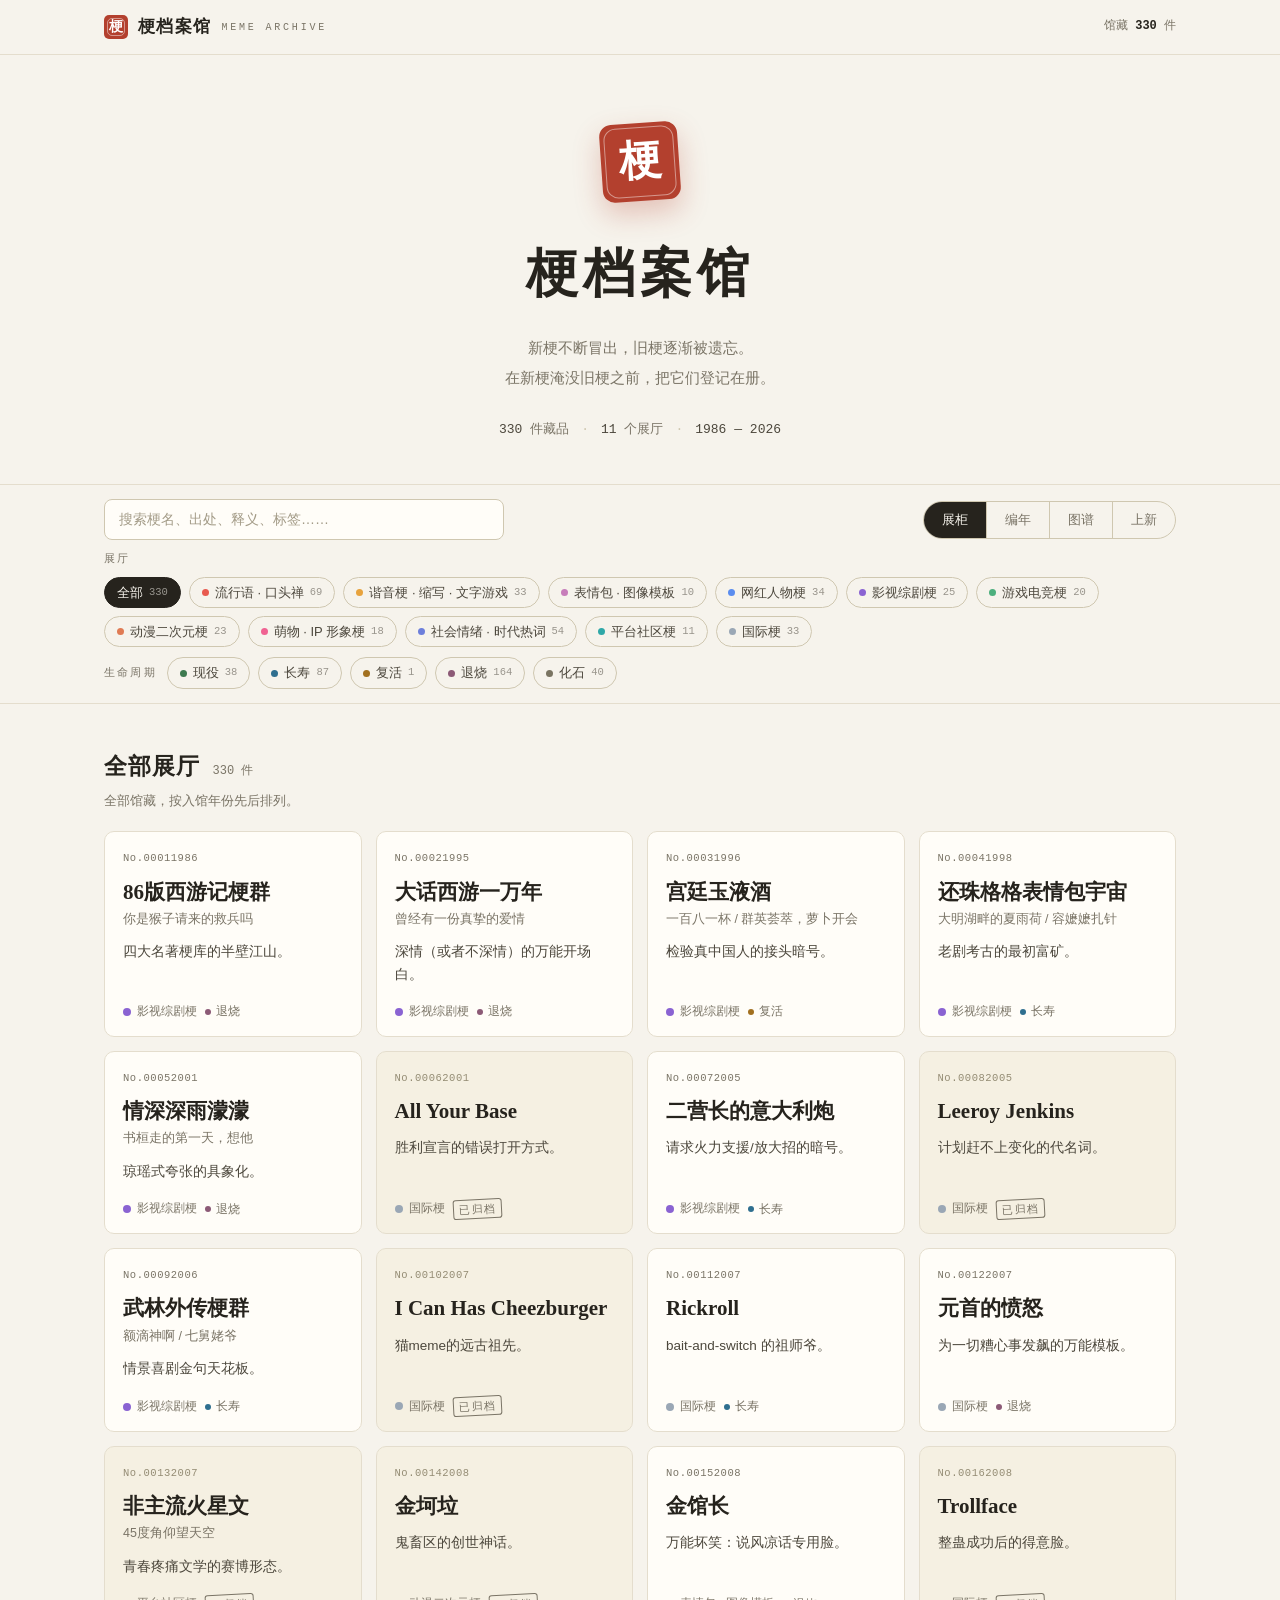
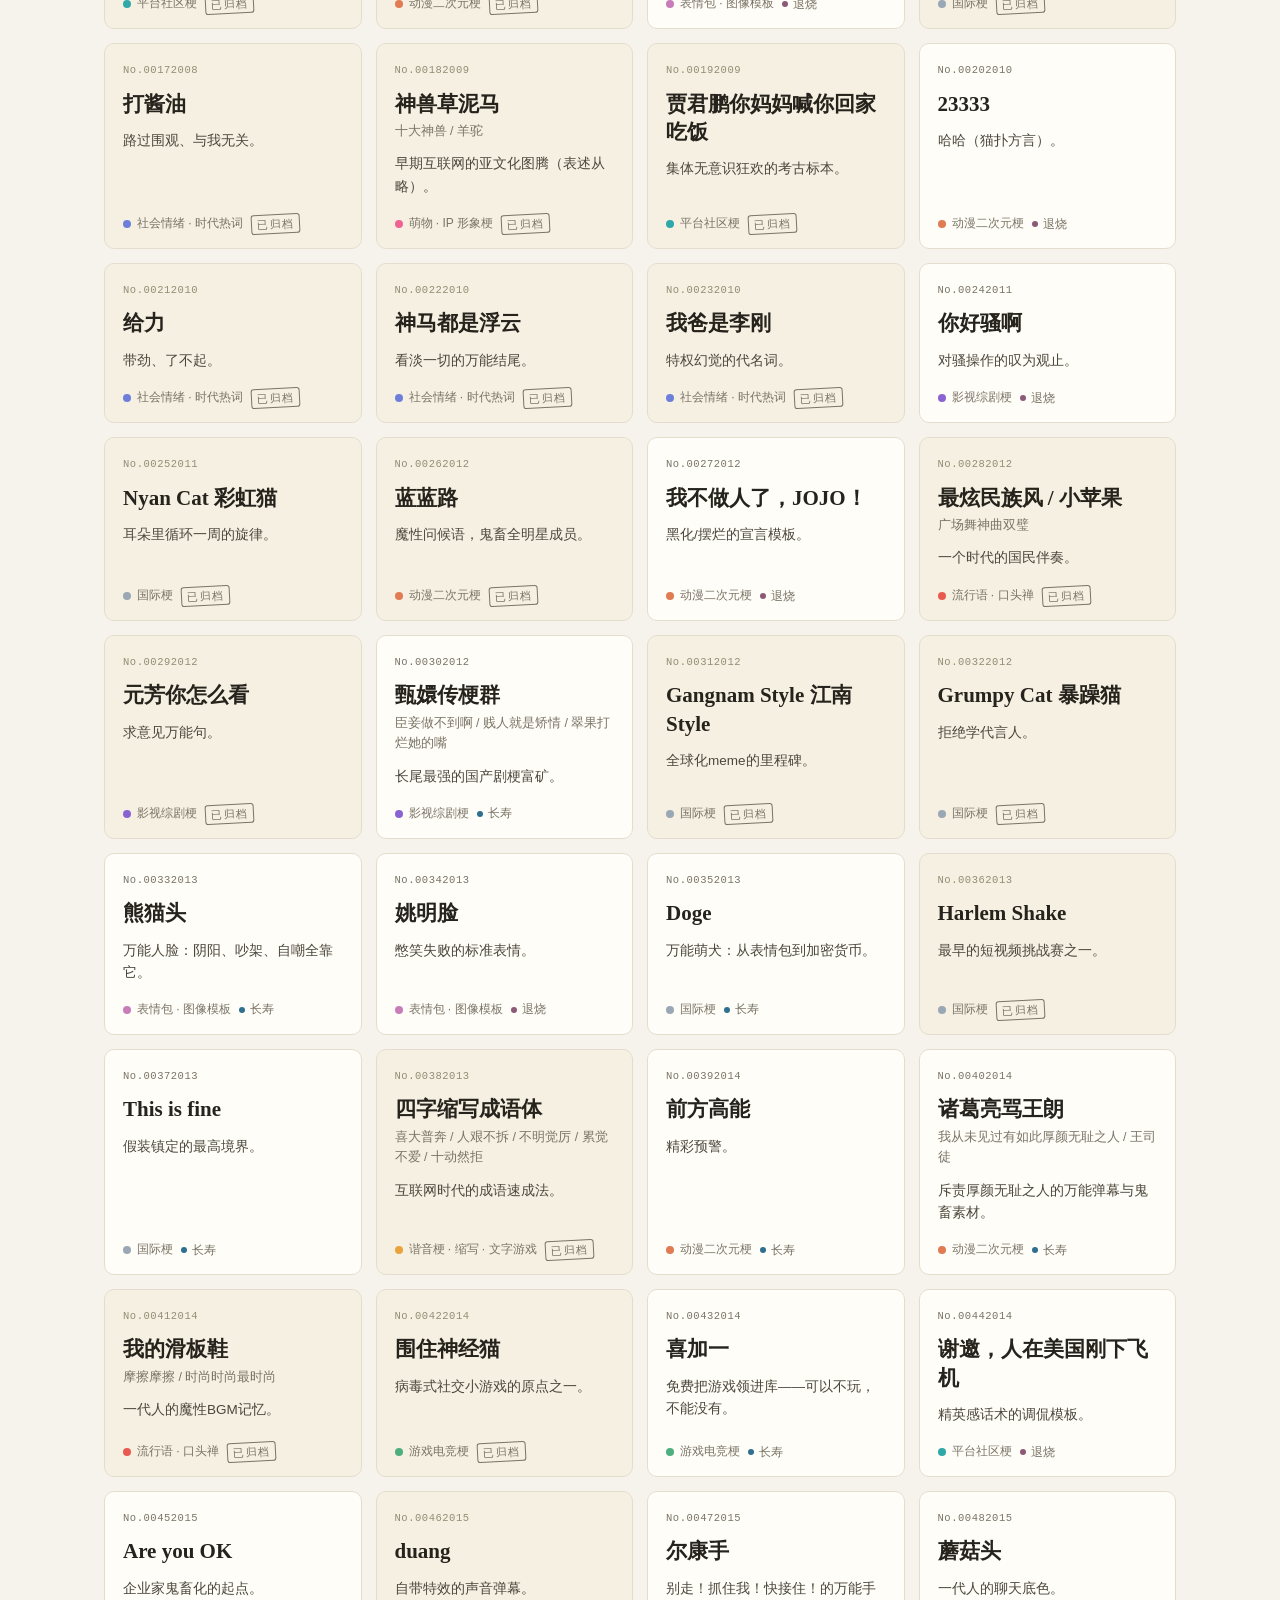
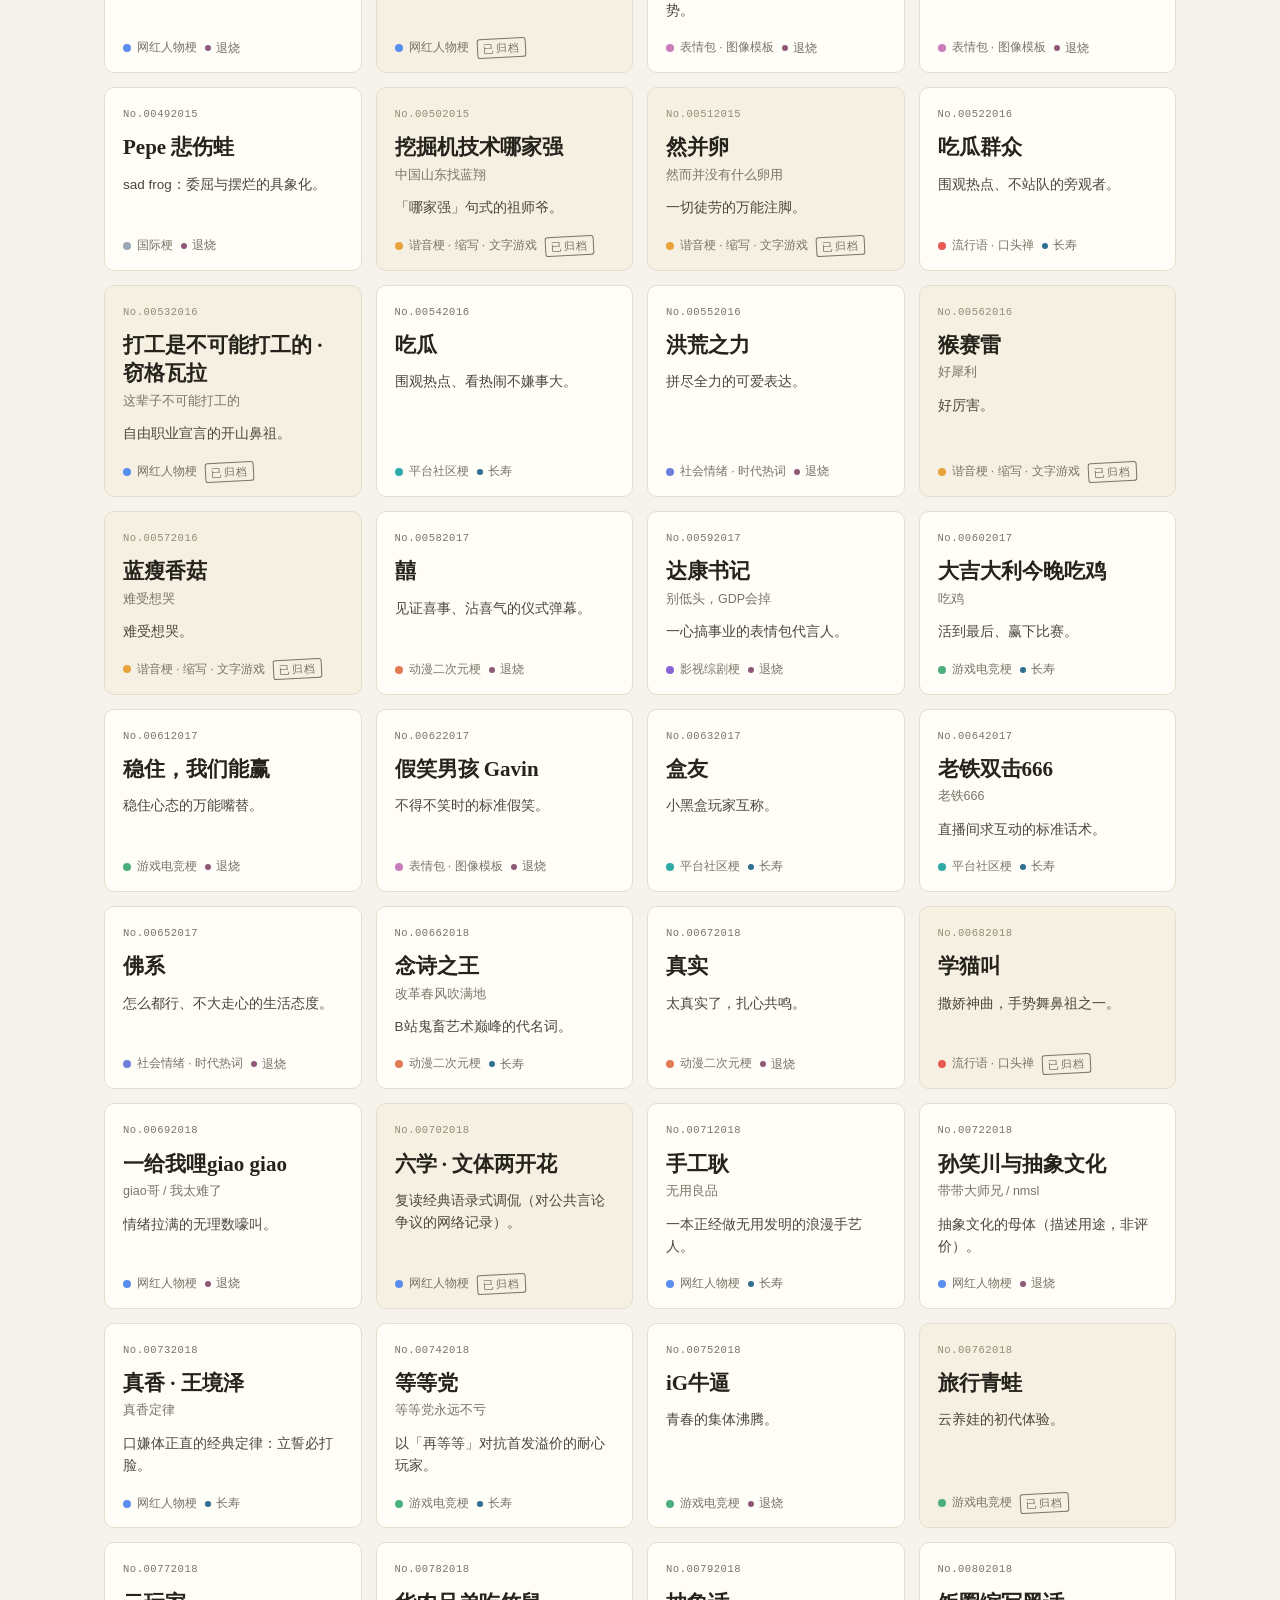
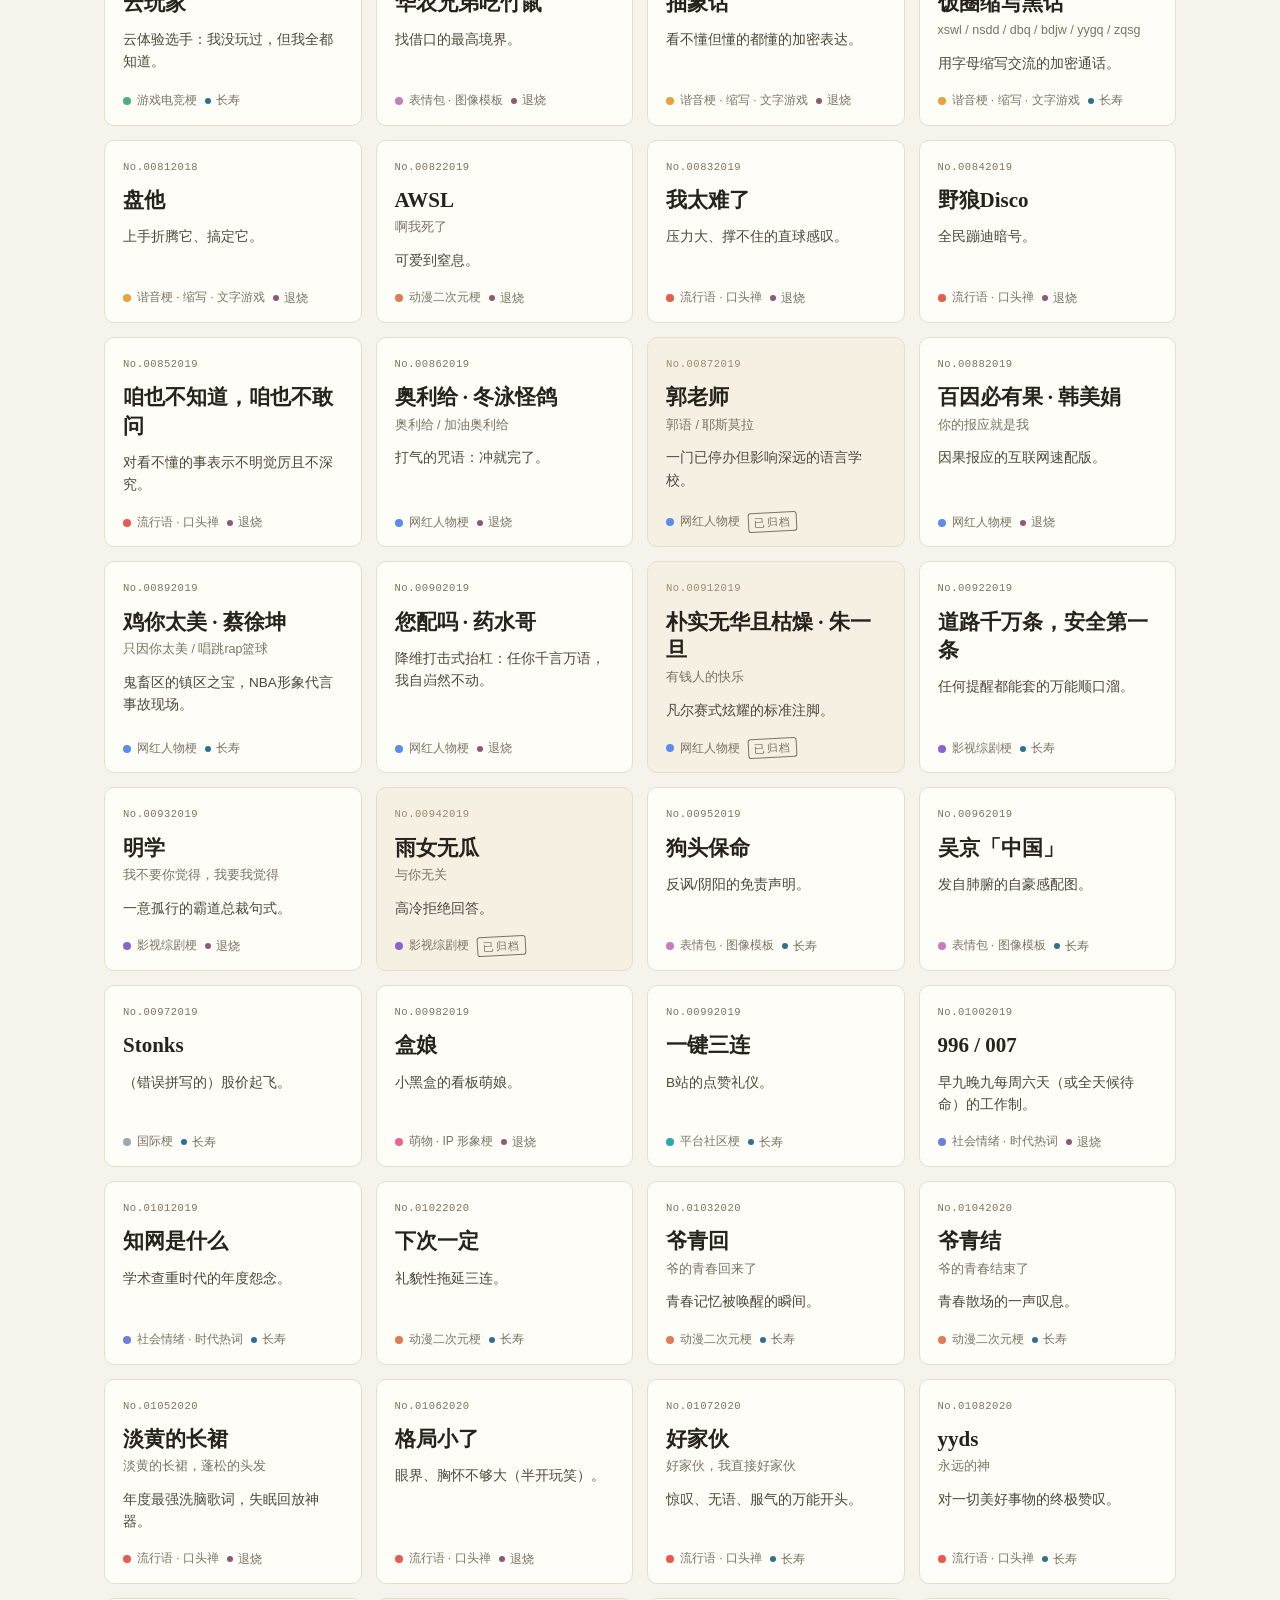
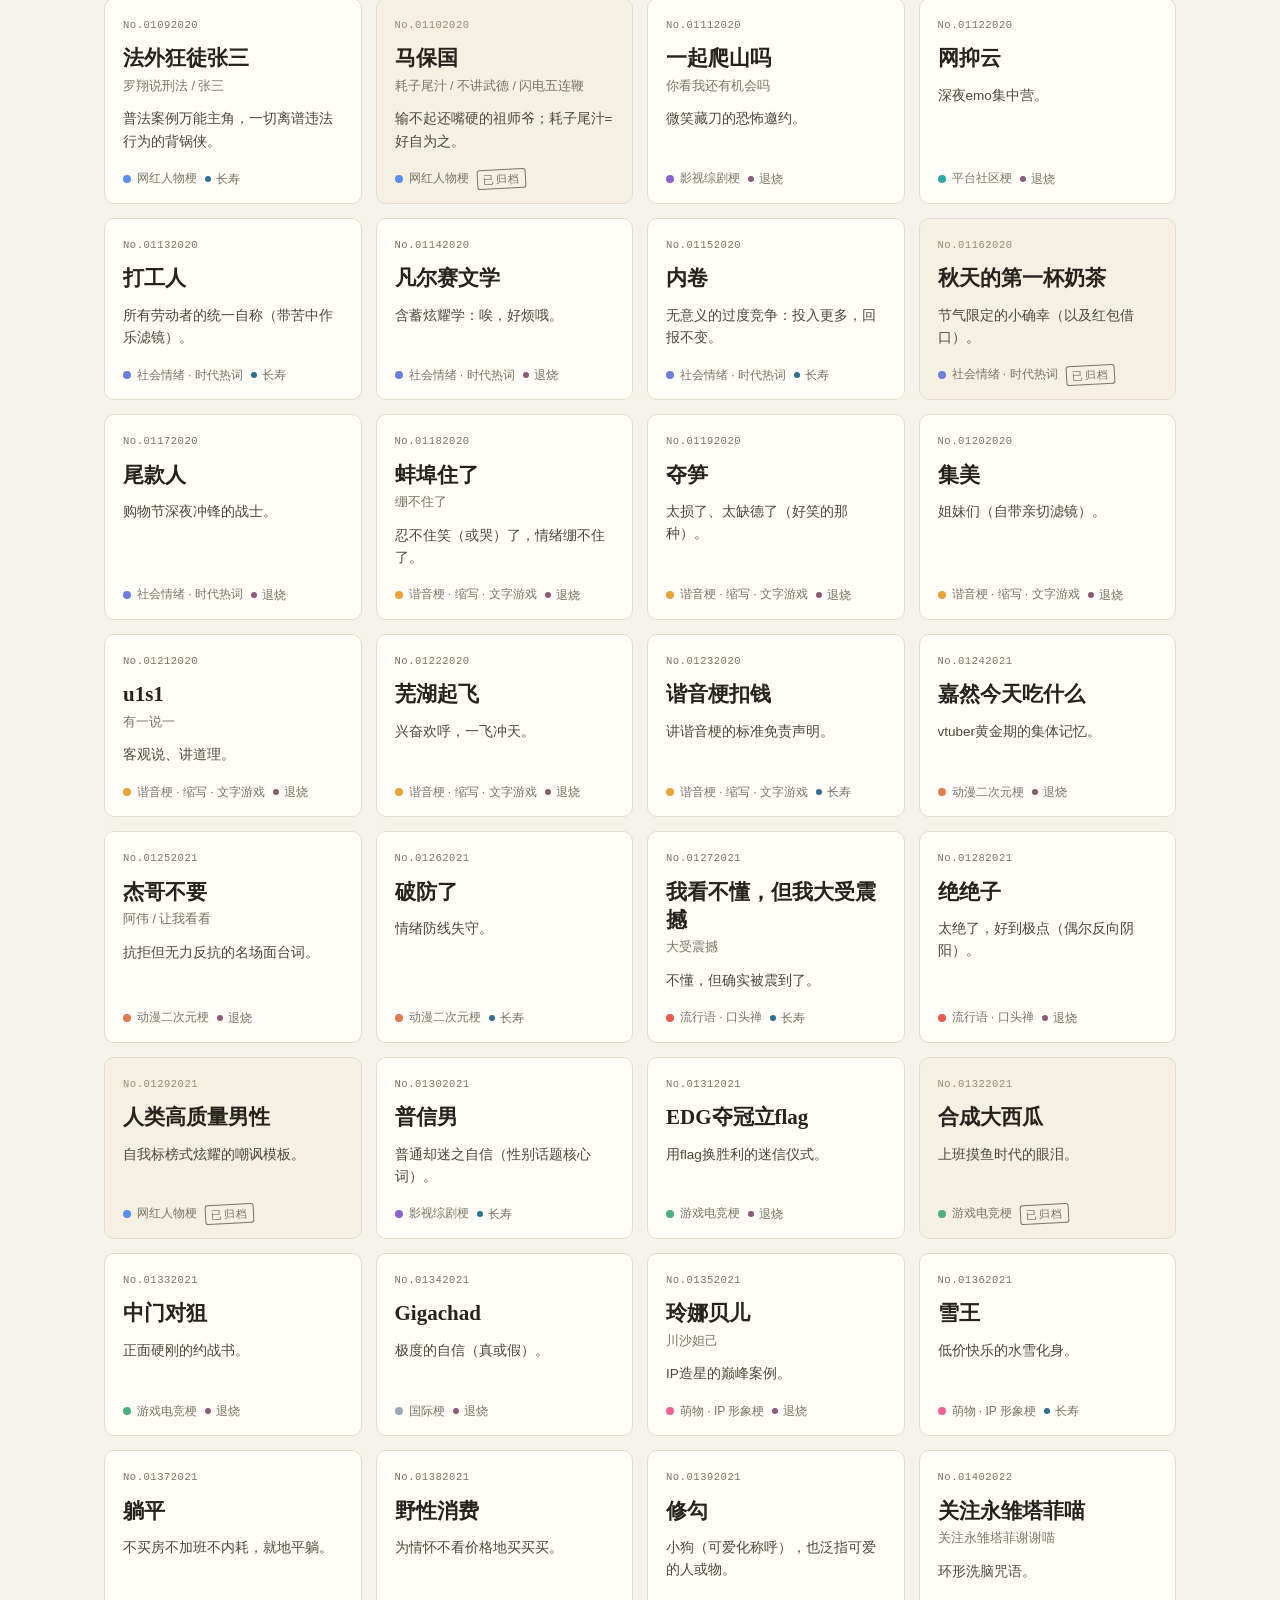
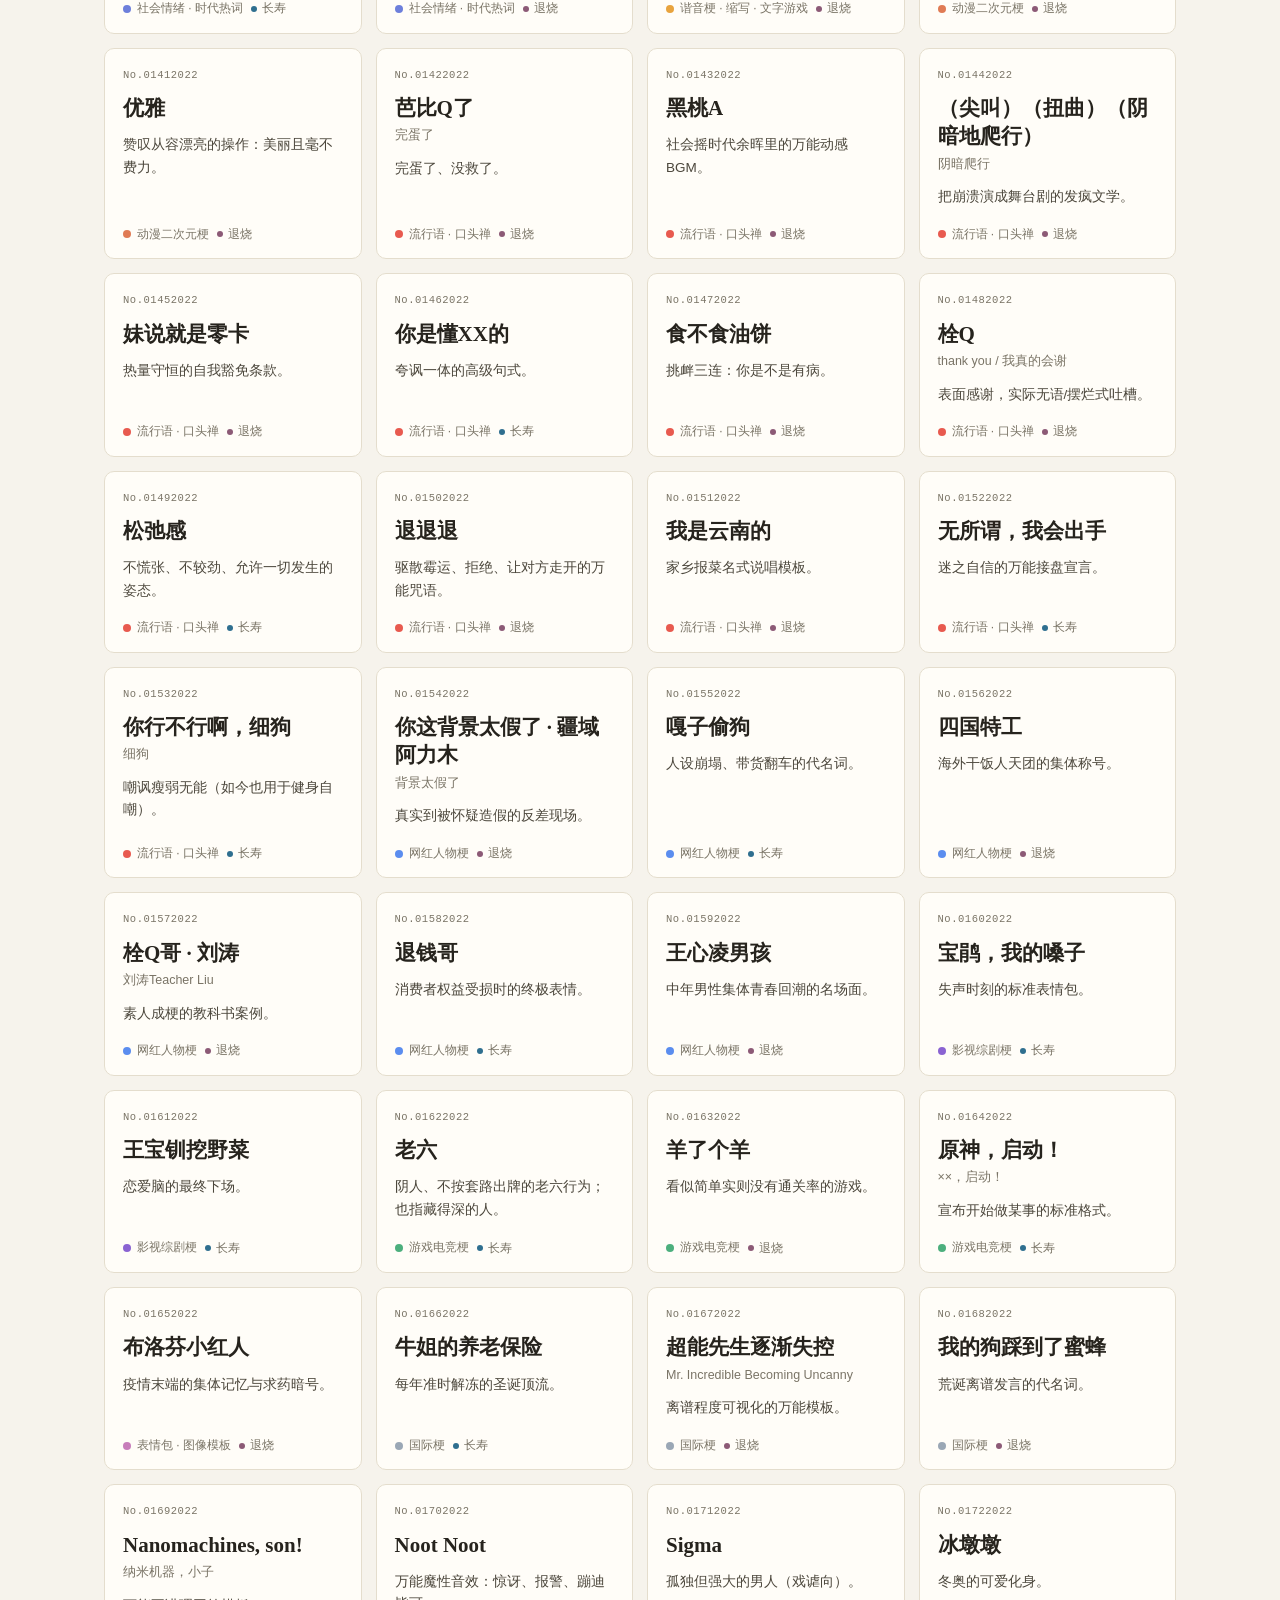
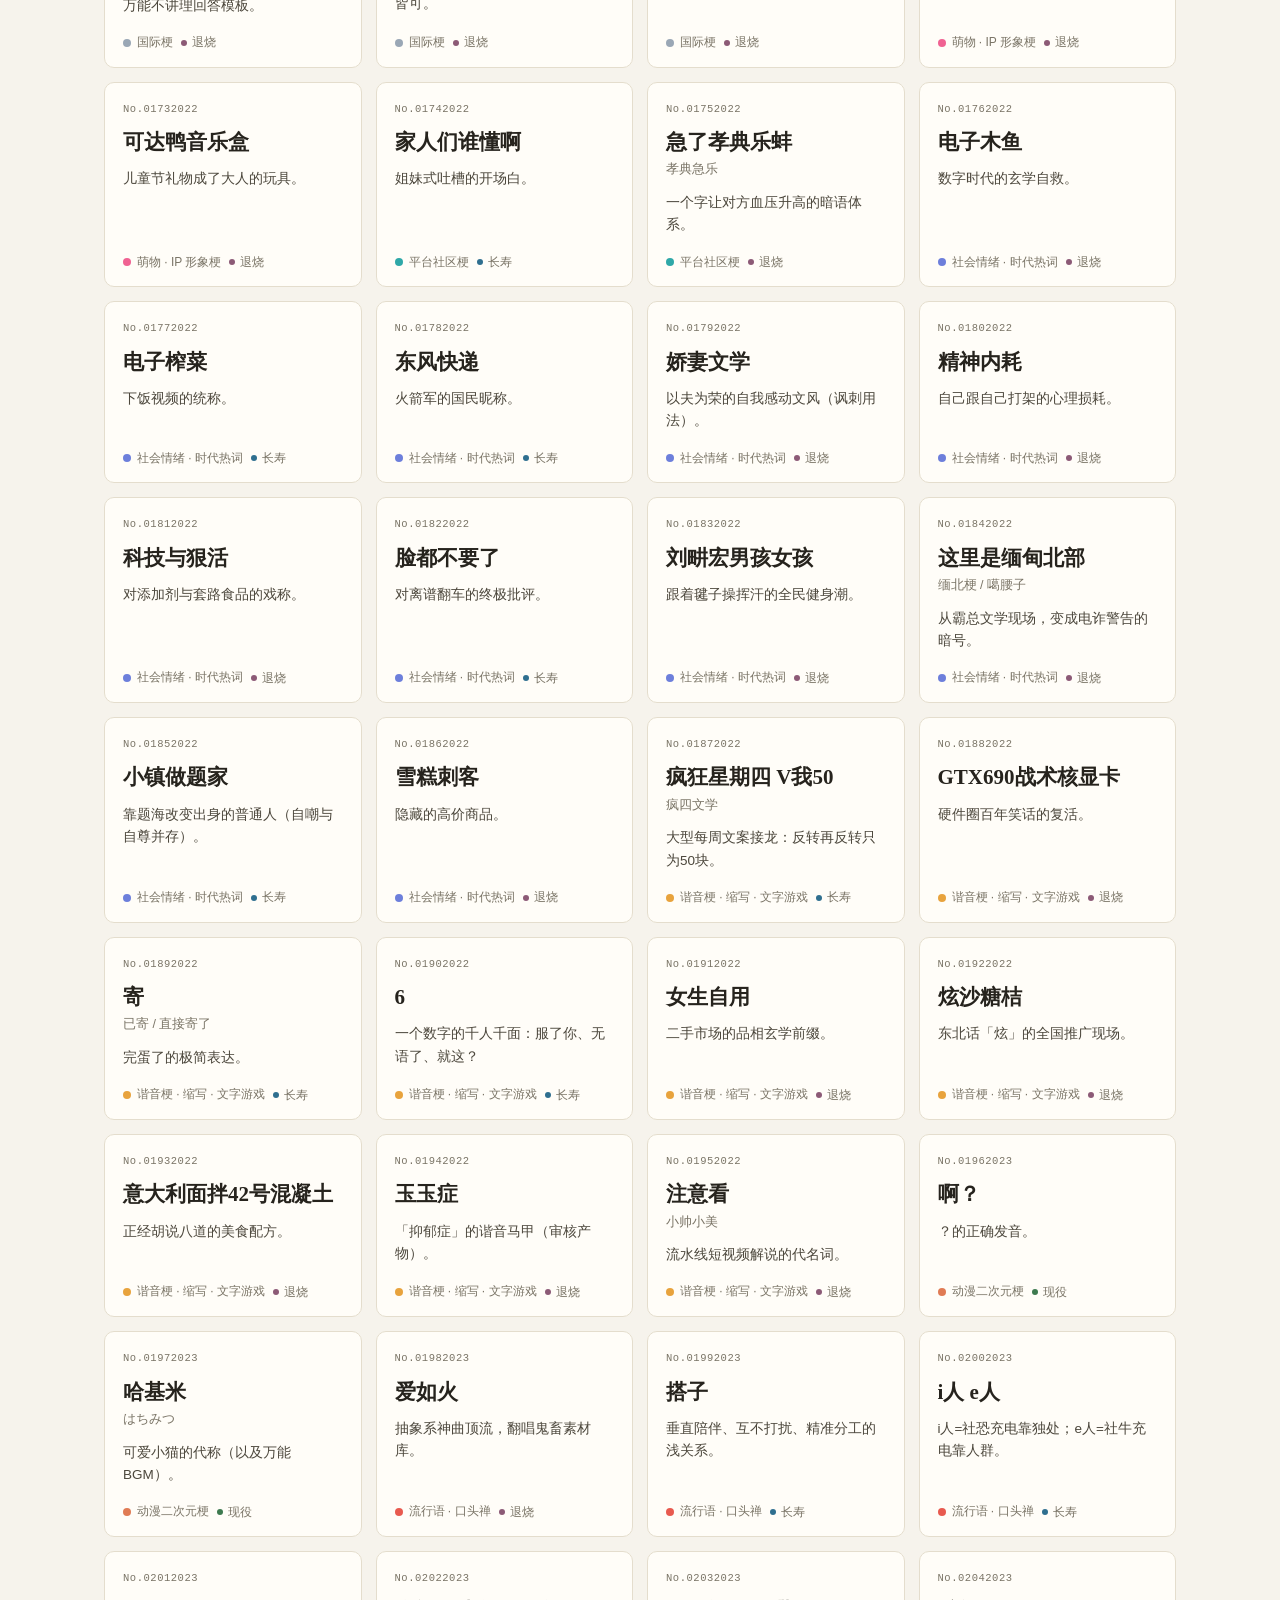
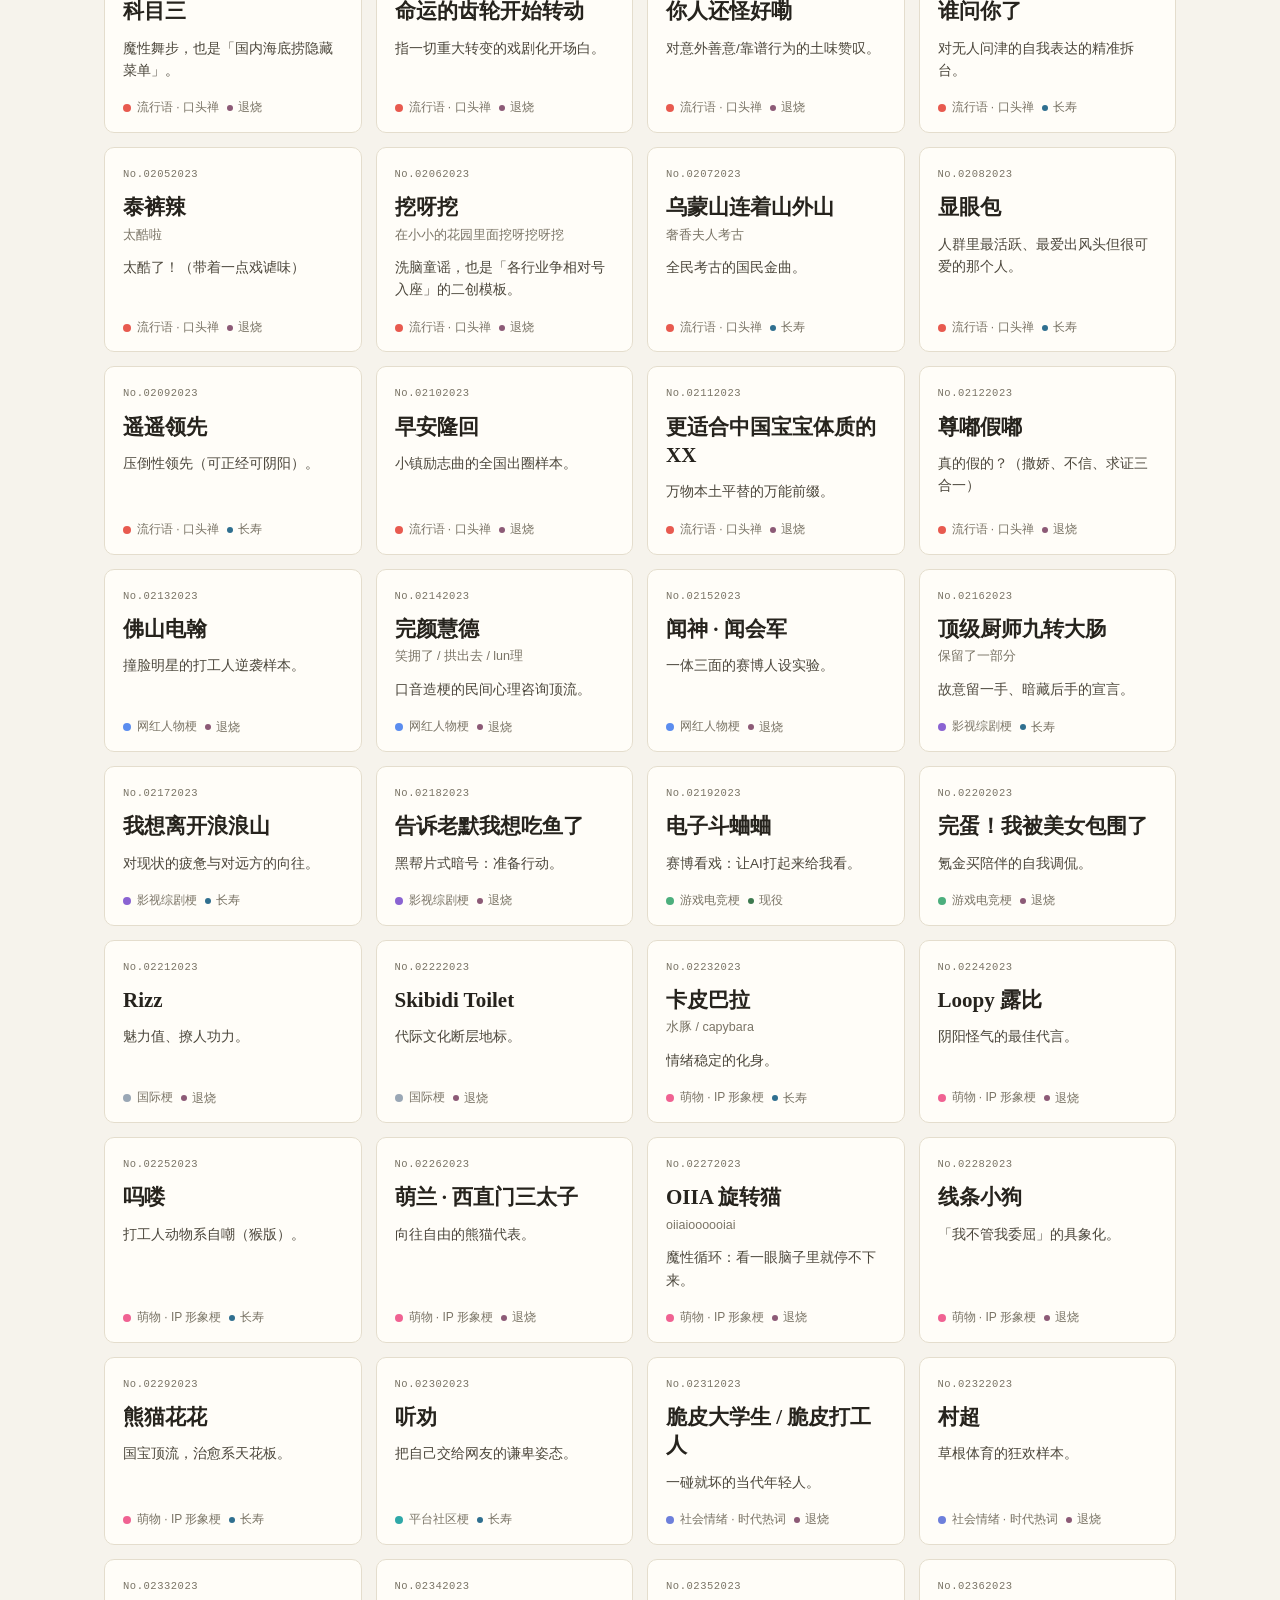
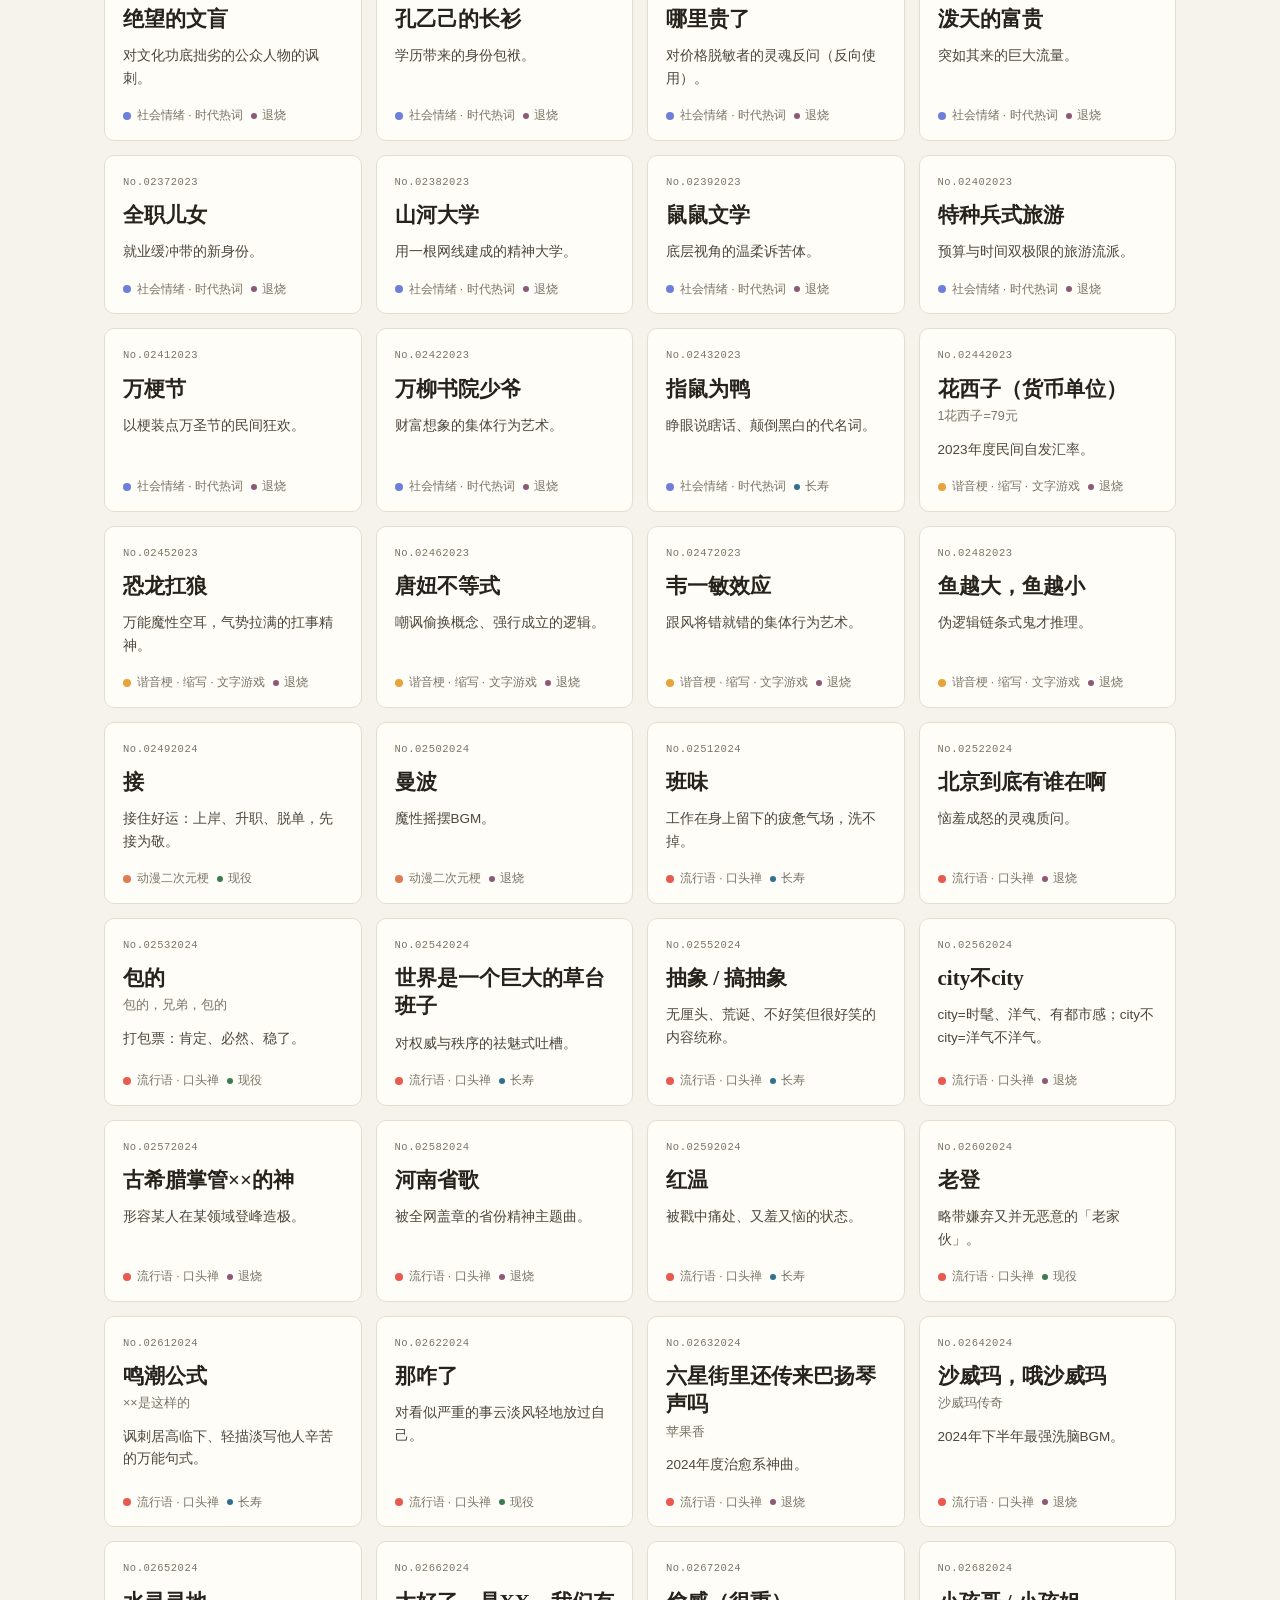
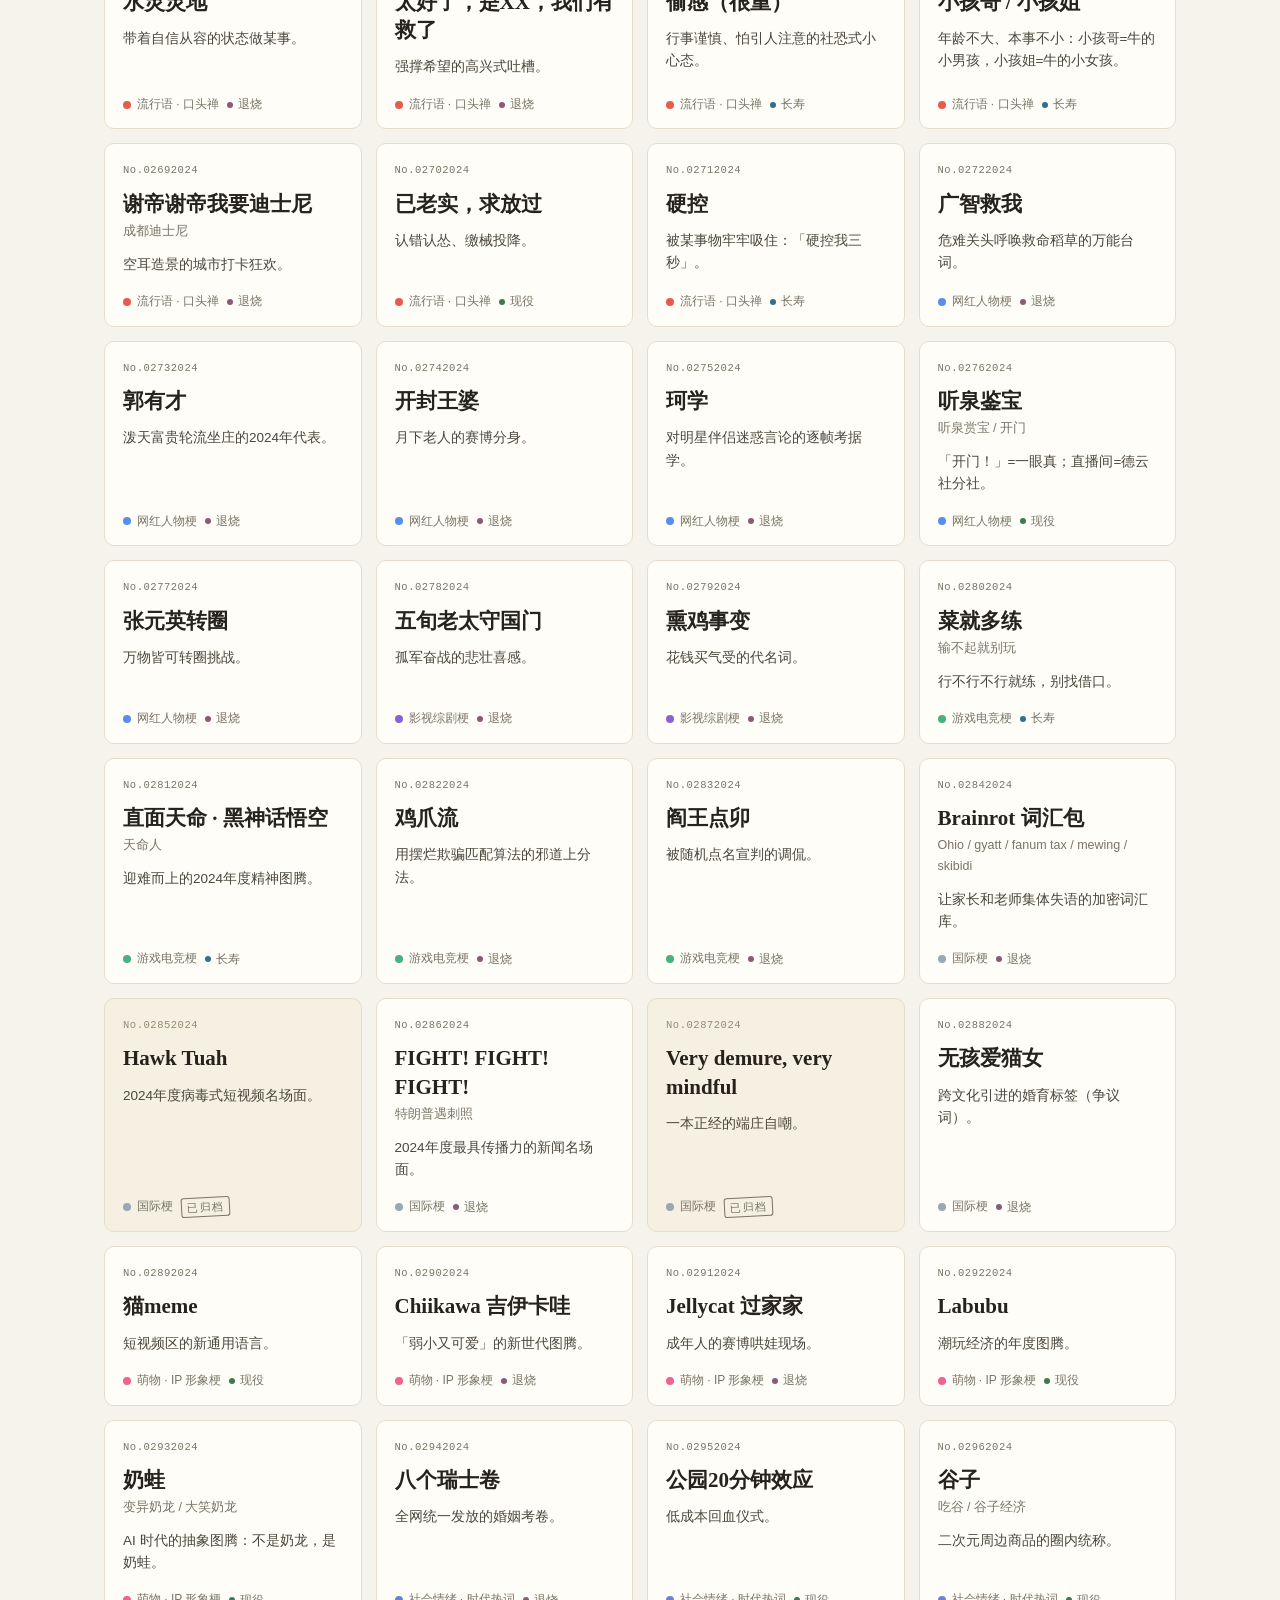
==== commit c97b2bf3: "新增：野生狗奶、春秋肠、奶蛙、豆包（用户点名的四大出圈梗，全部联网考据）" ====
--- a/site/index.html
+++ b/site/index.html
@@ -6,7 +6,7 @@
   <title>梗档案馆 · Meme Archive</title>
   <meta name="description" content="中文互联网梗的档案馆：在新梗淹没旧梗之前，把它们登记在册。224 件藏品 · 11 个展厅 · 1986–2026。">
   <link rel="icon" href="data:image/svg+xml;charset=utf-8,%3Csvg xmlns='http://www.w3.org/2000/svg' viewBox='0 0 64 64'%3E%3Crect width='64' height='64' rx='10' fill='%23b3402e'/%3E%3Ctext x='32' y='45' font-size='34' text-anchor='middle' fill='%23fff' font-family='serif'%3E%E6%A2%97%3C/text%3E%3C/svg%3E">
-  <link rel="stylesheet" href="style.css?v=20260905b">
+  <link rel="stylesheet" href="style.css?v=20260905c">
 </head>
 <body>
 
@@ -107,7 +107,7 @@
   </div>
 
   <noscript><p style="text-align:center;padding:40px">本档案馆需要启用 JavaScript 才能浏览。</p></noscript>
-  <script src="data.js?v=20260905b"></script>
-  <script src="app.js?v=20260905b"></script>
+  <script src="data.js?v=20260905c"></script>
+  <script src="app.js?v=20260905c"></script>
 </body>
 </html>
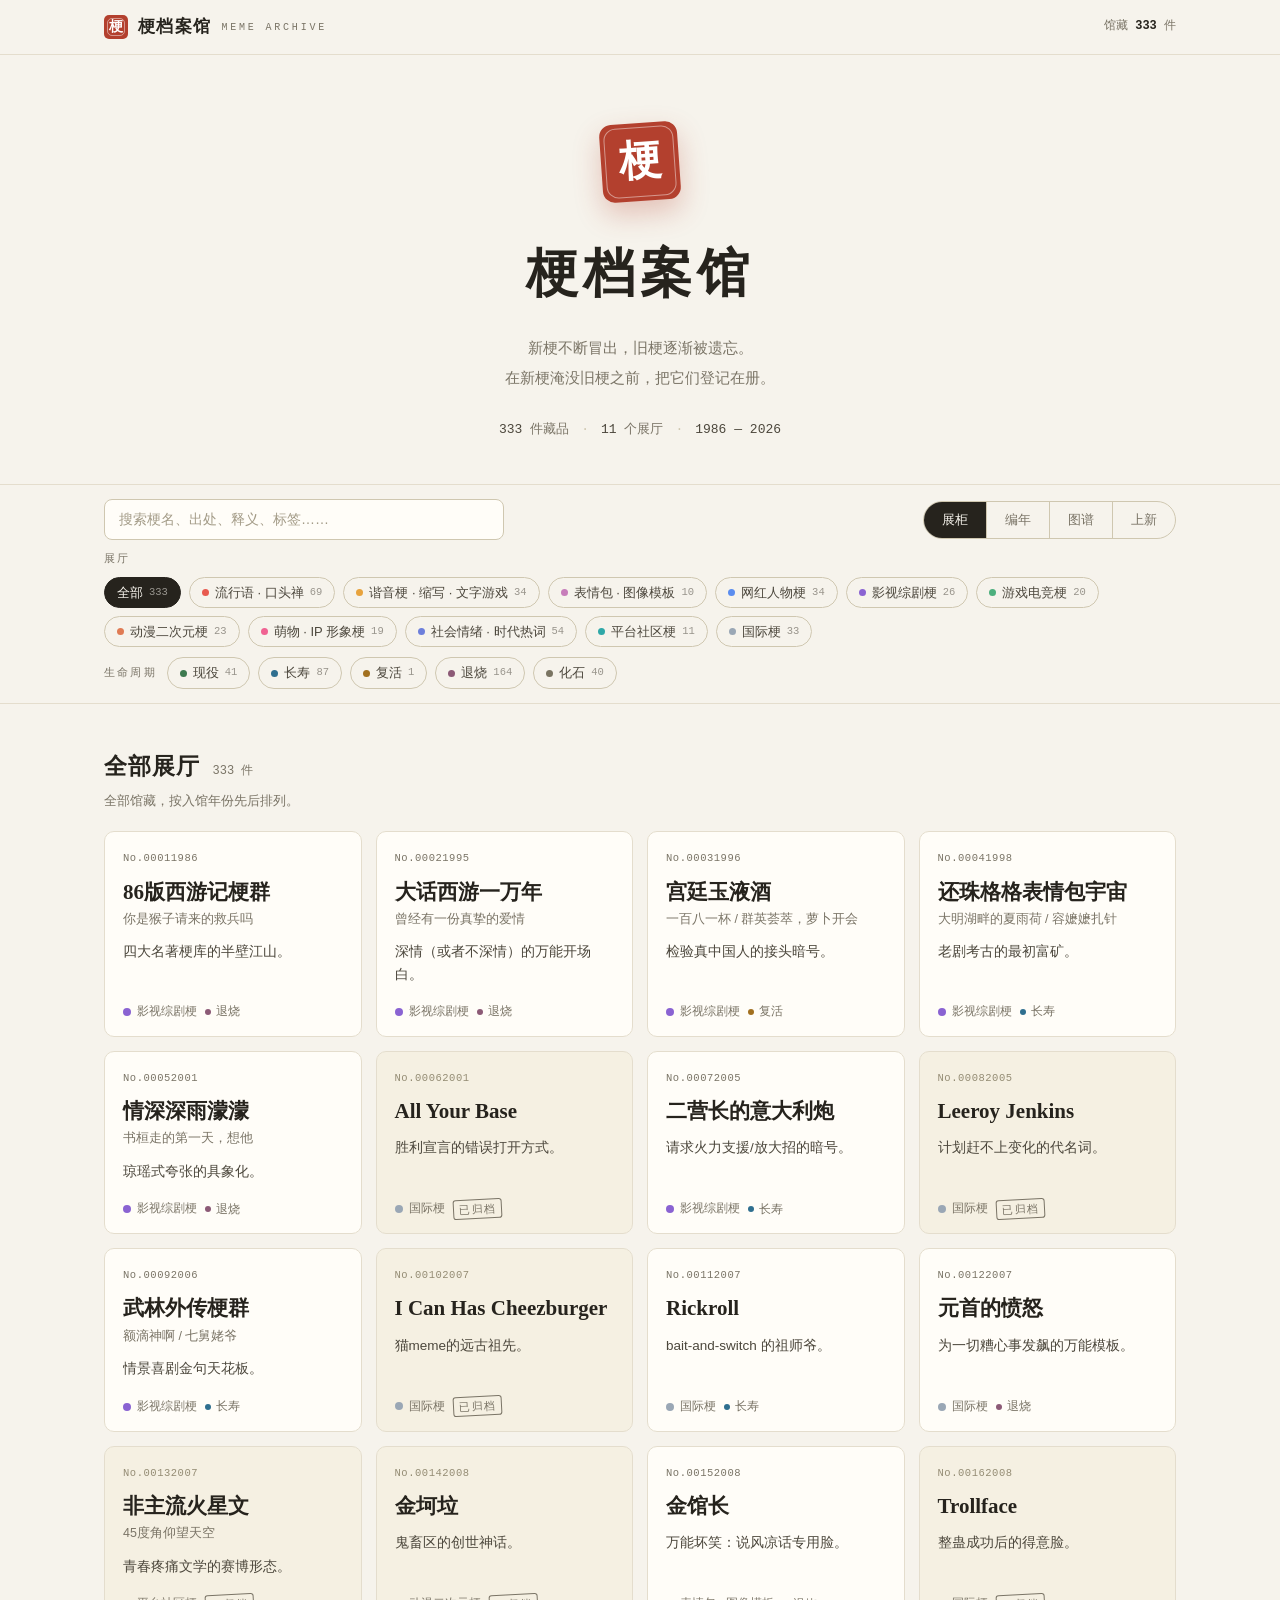
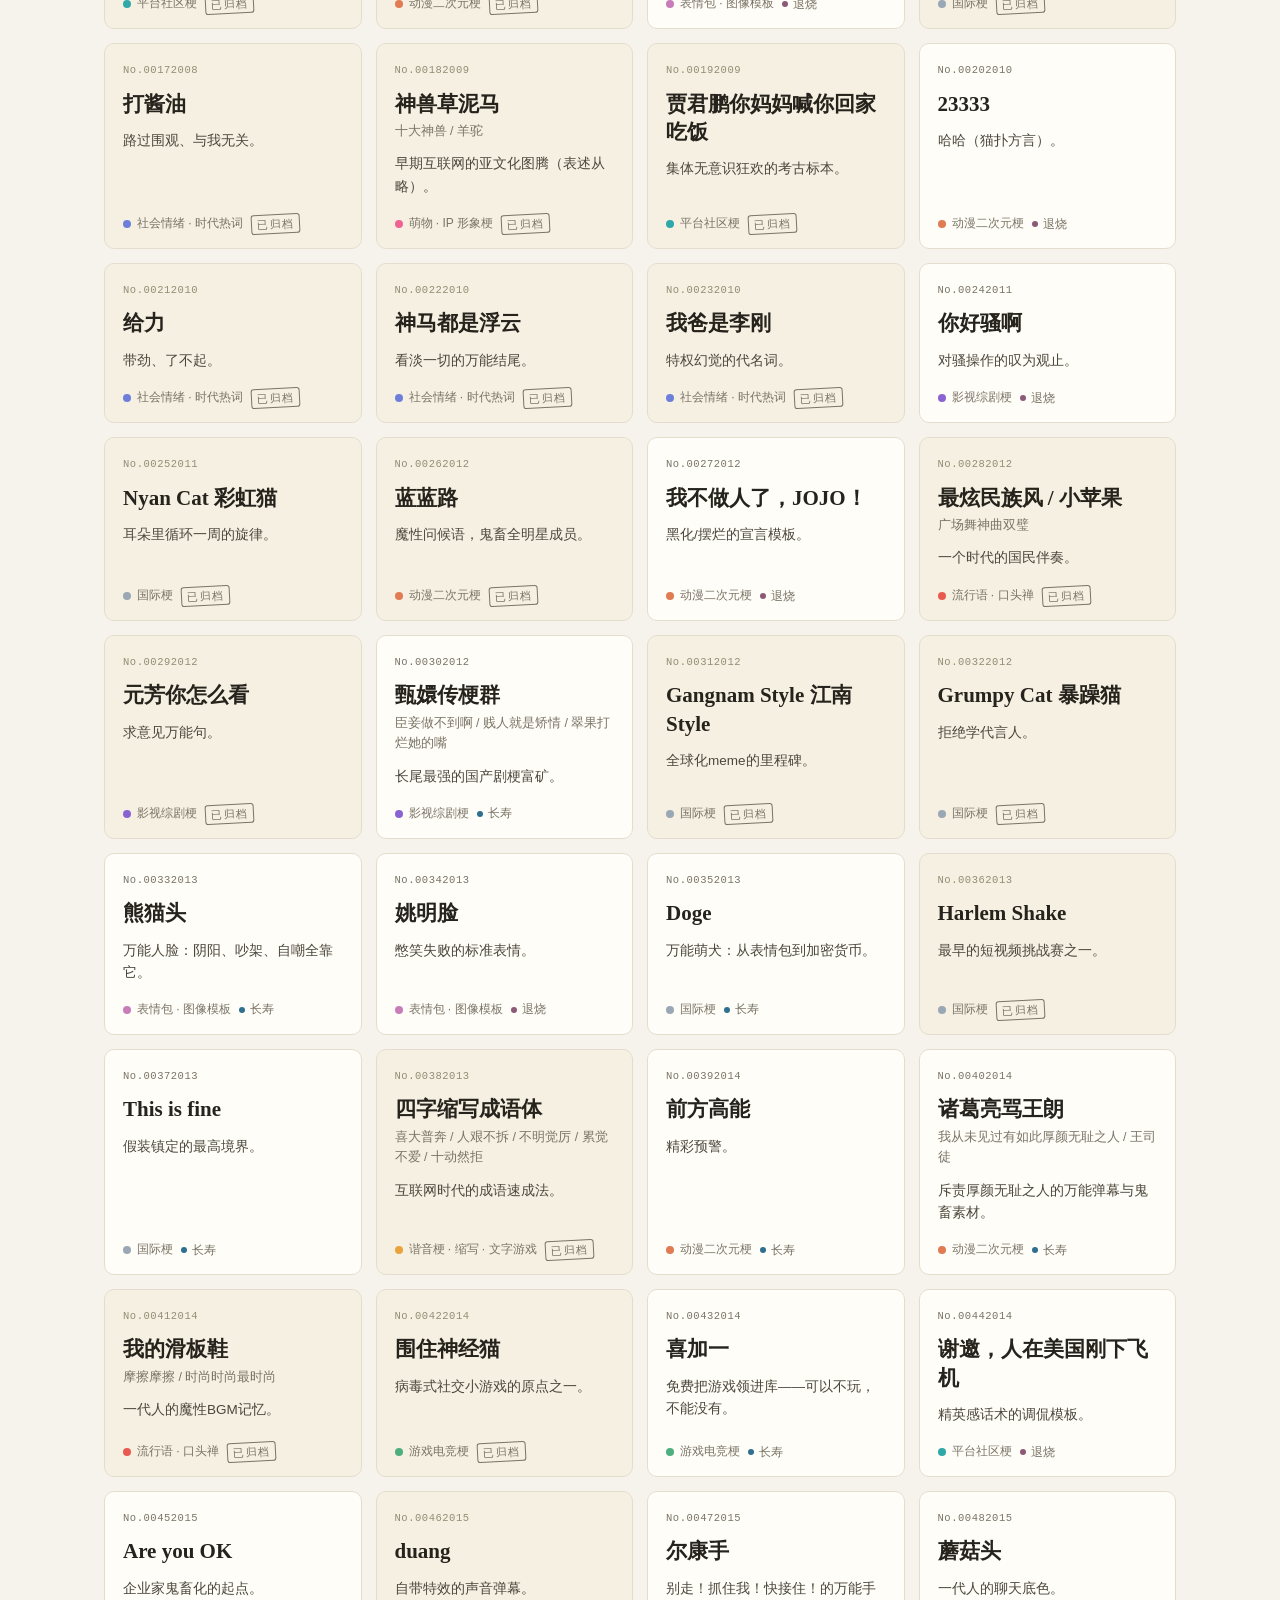
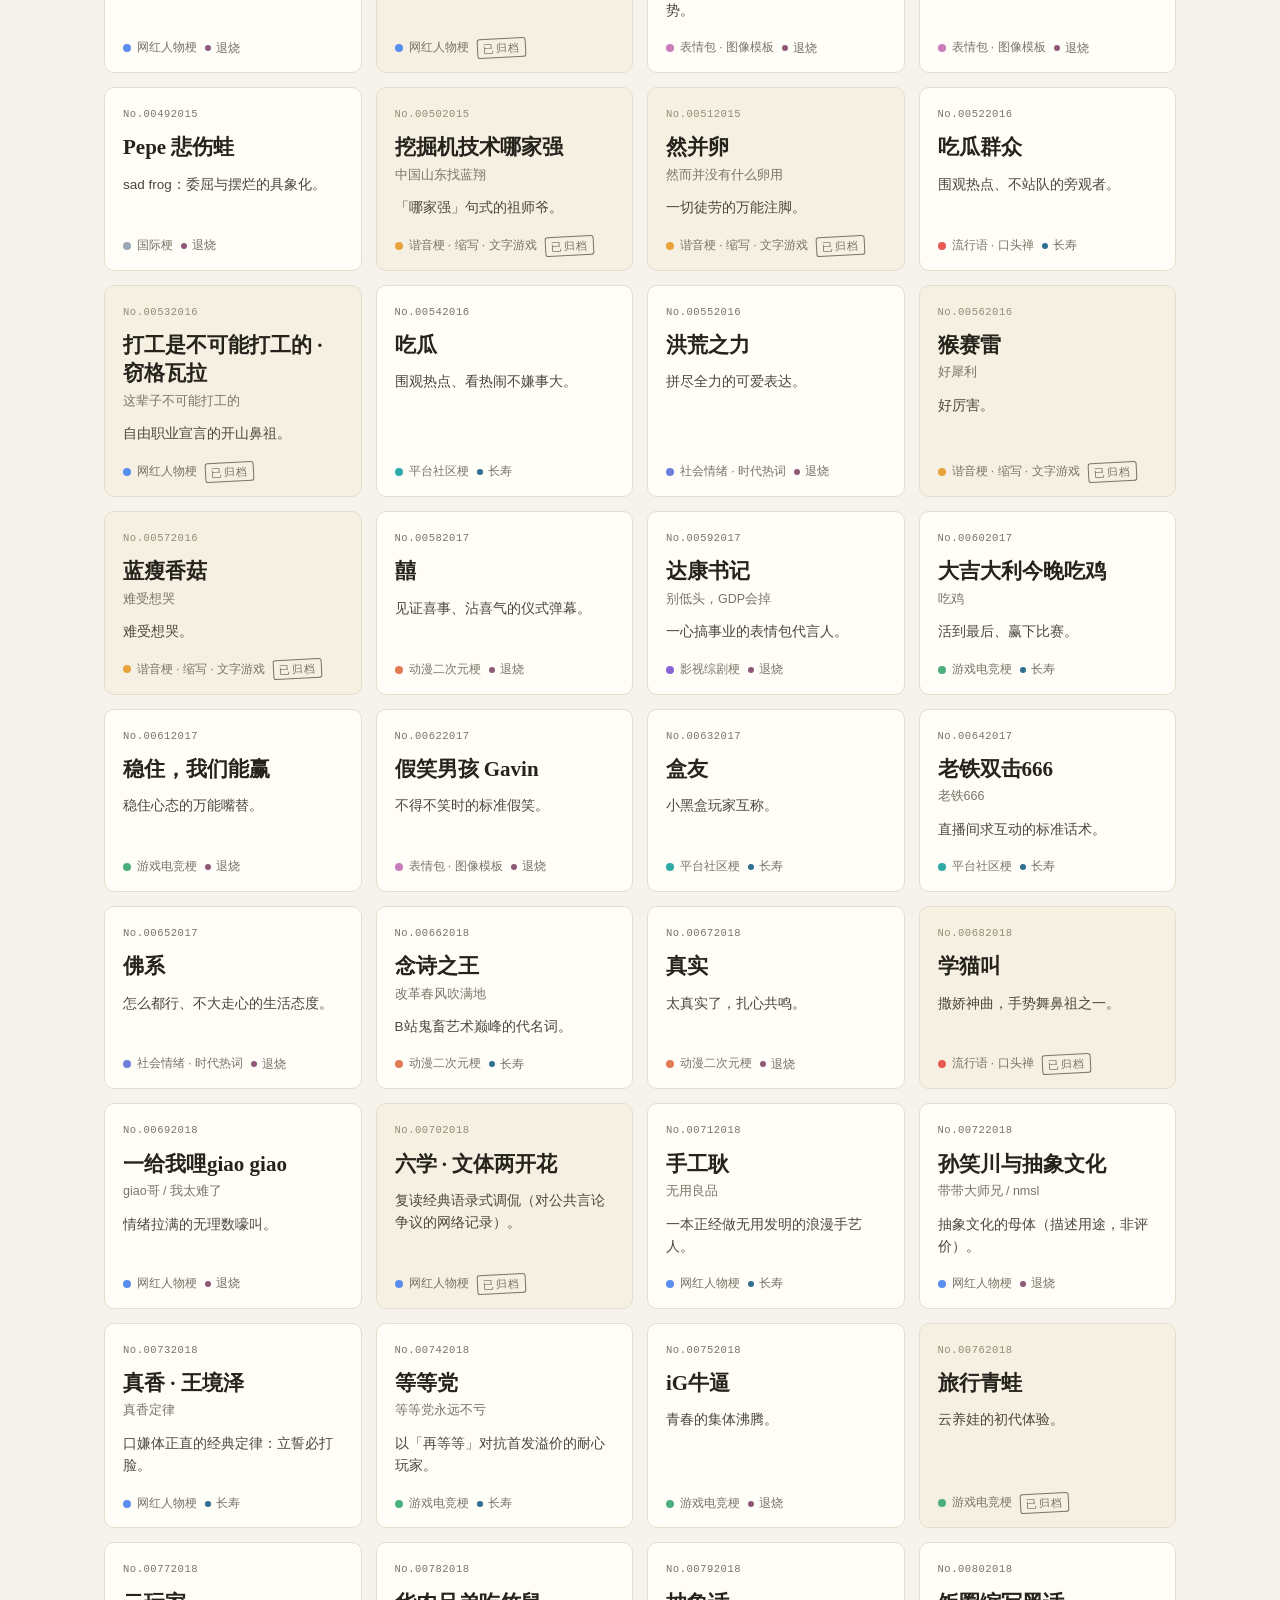
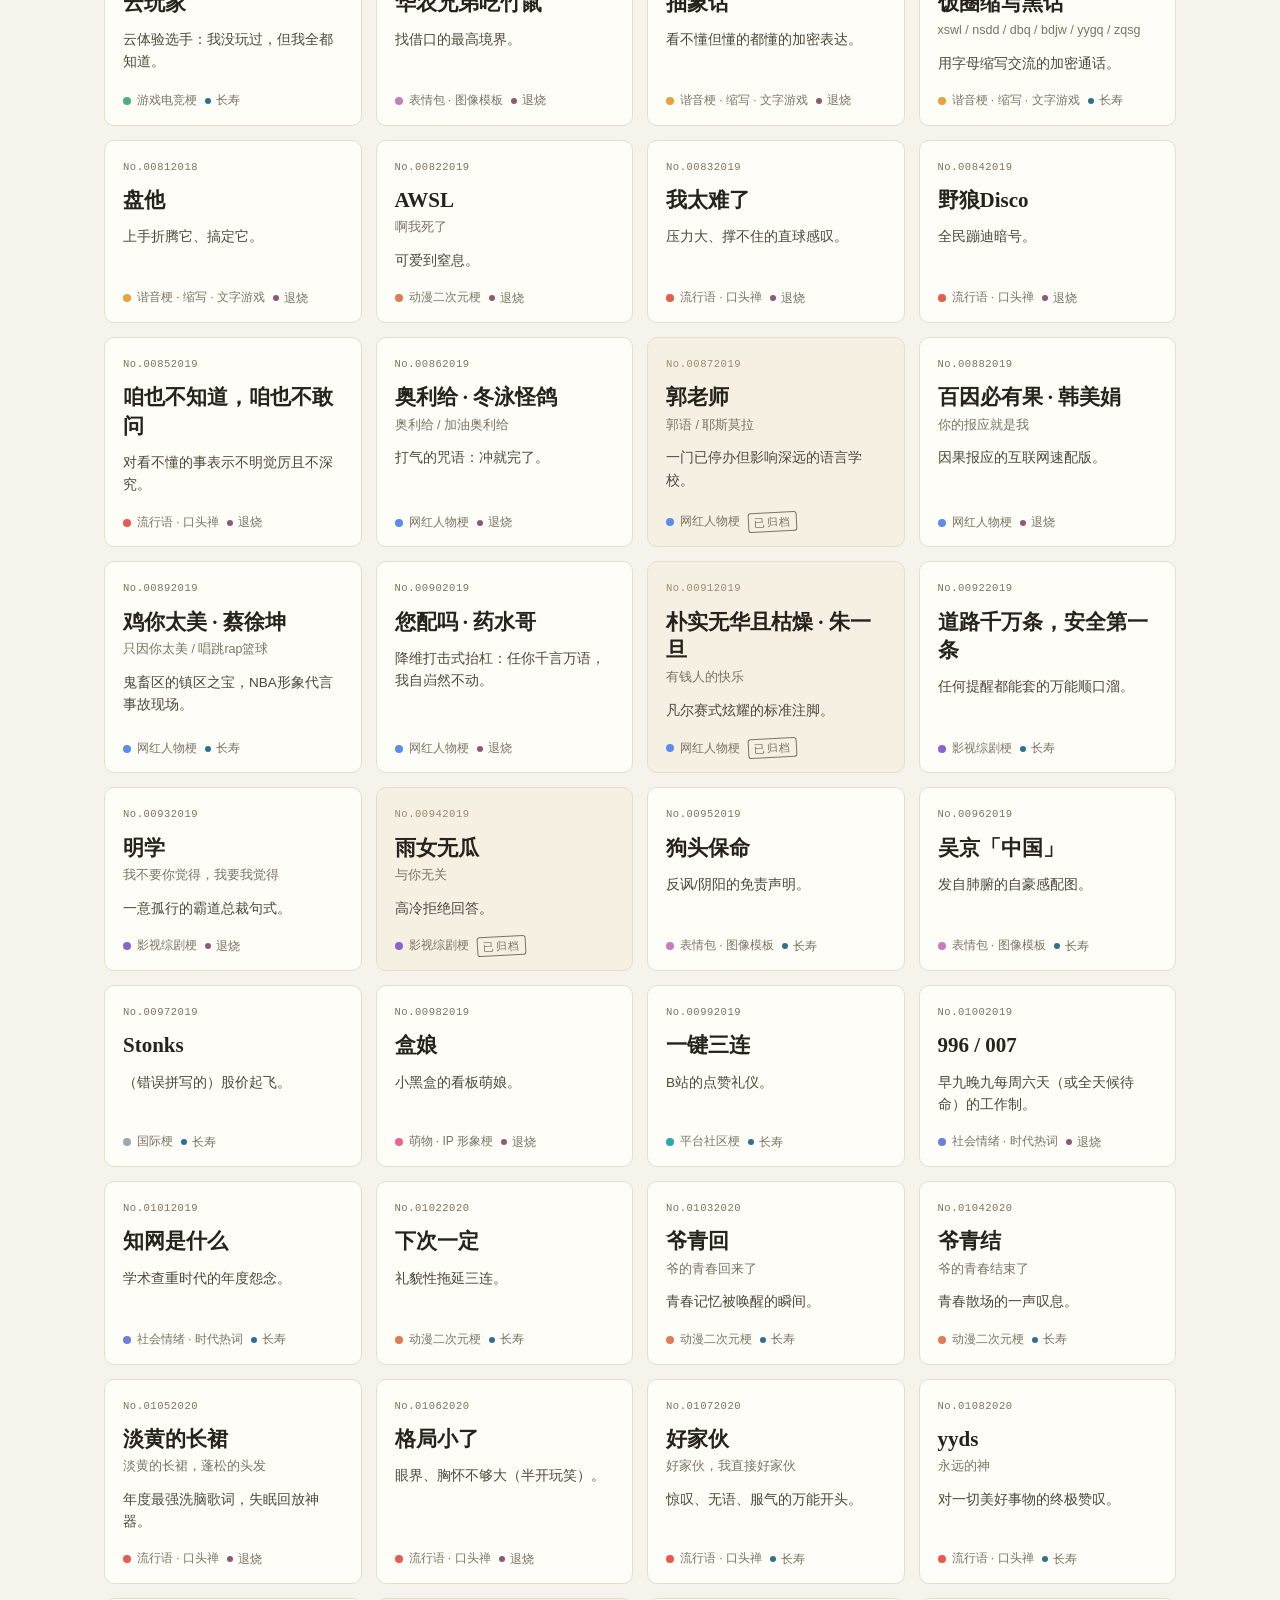
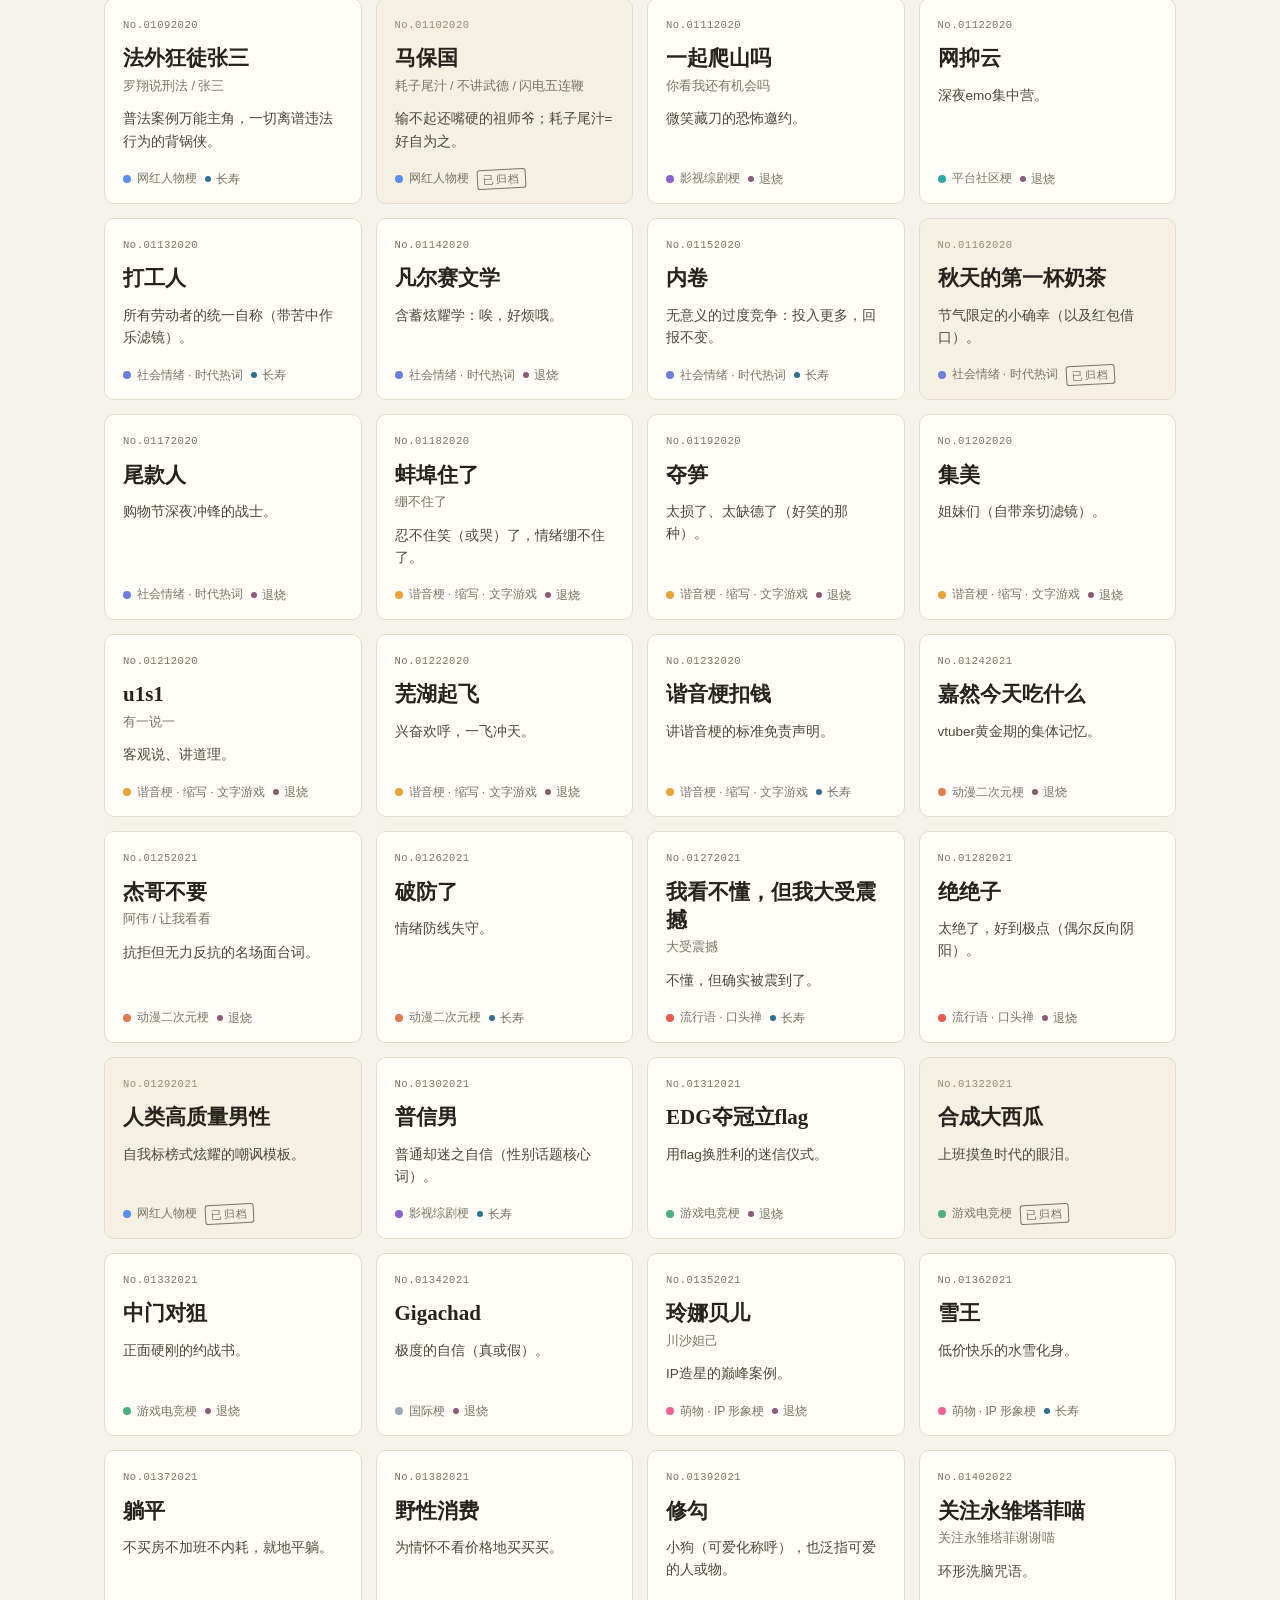
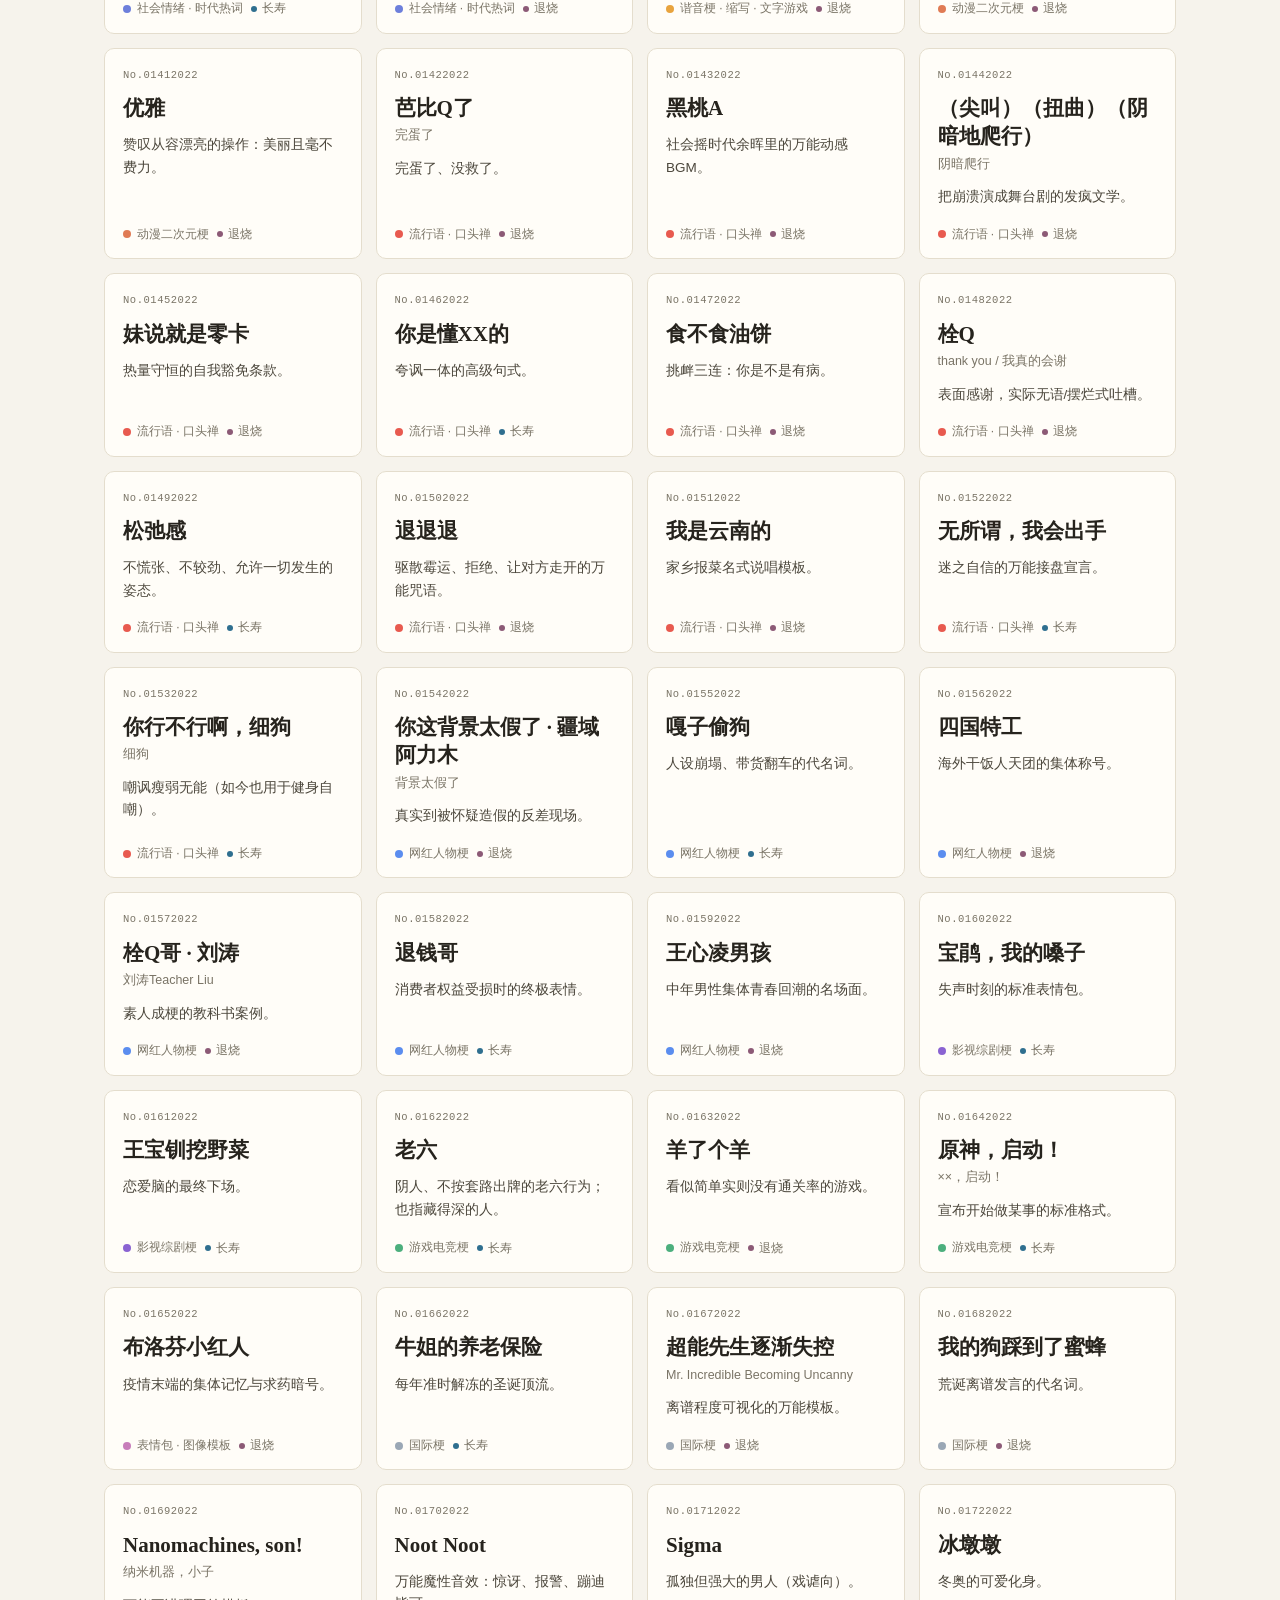
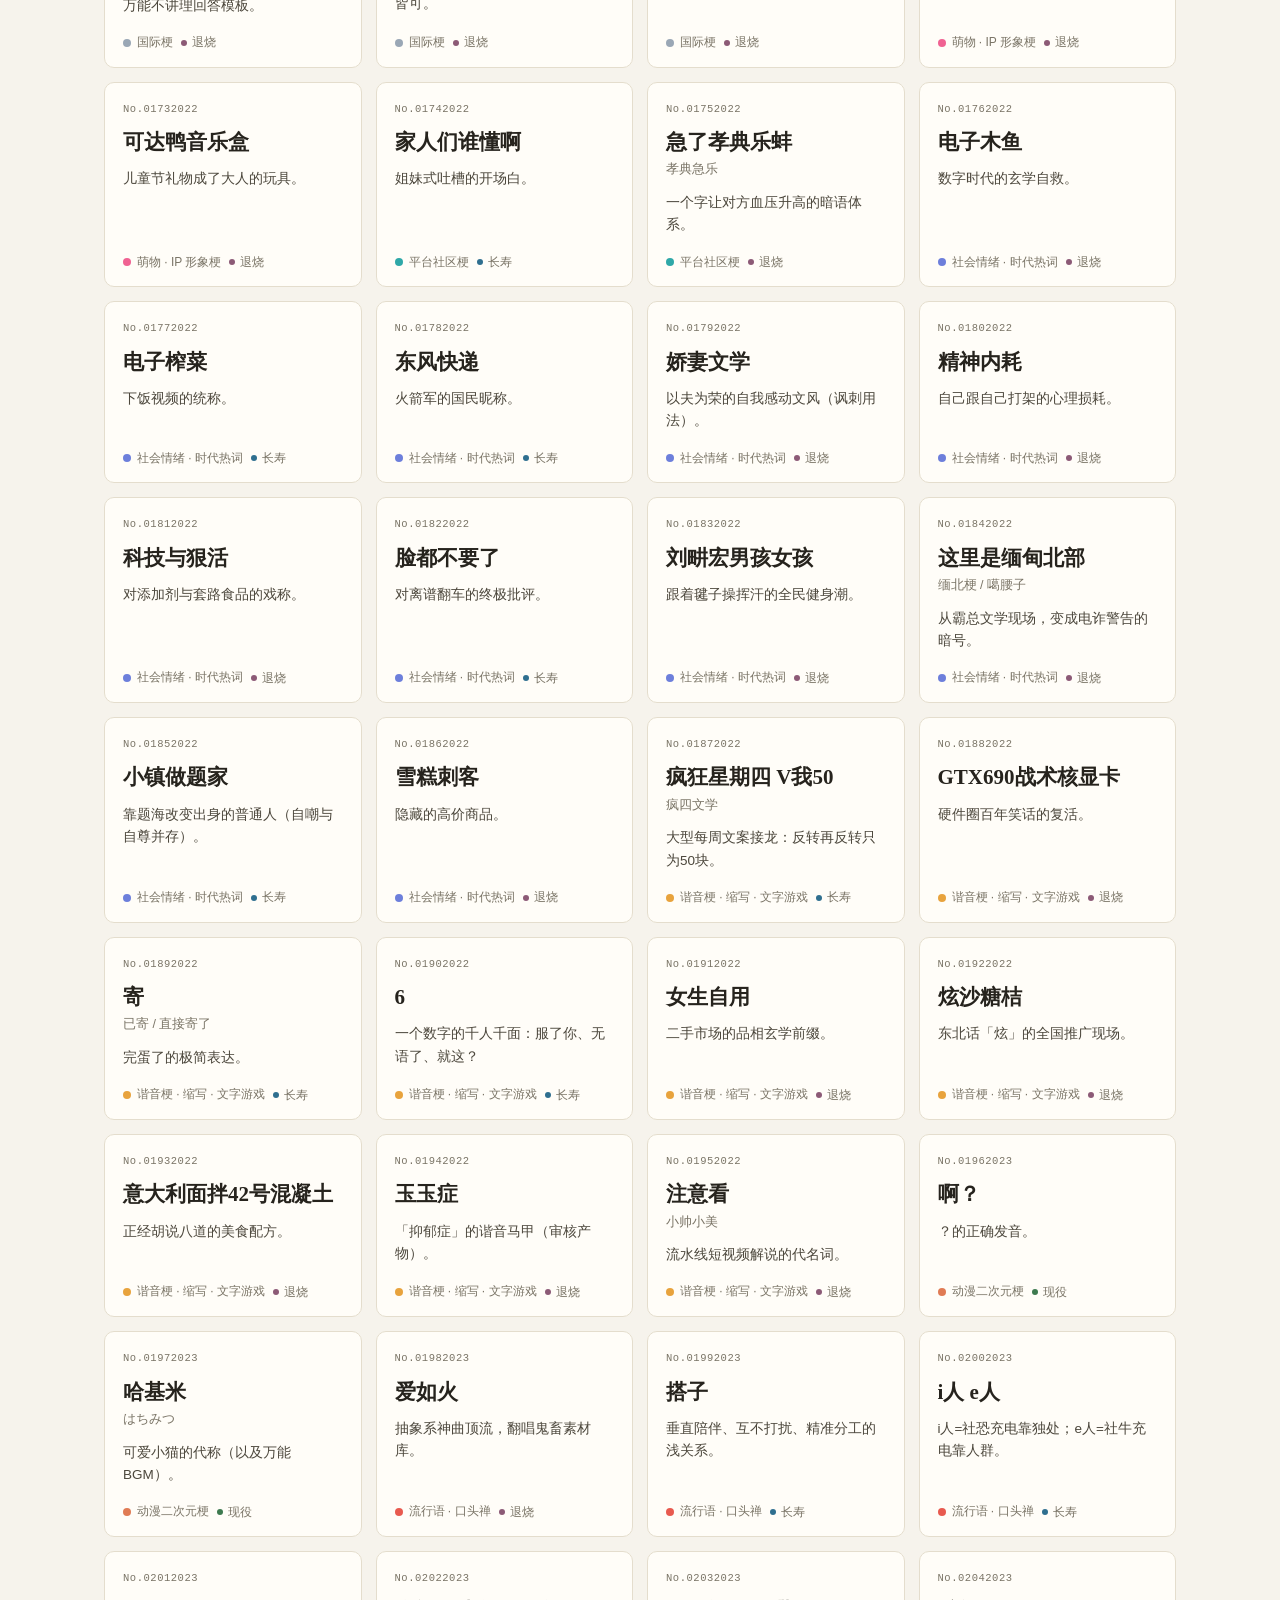
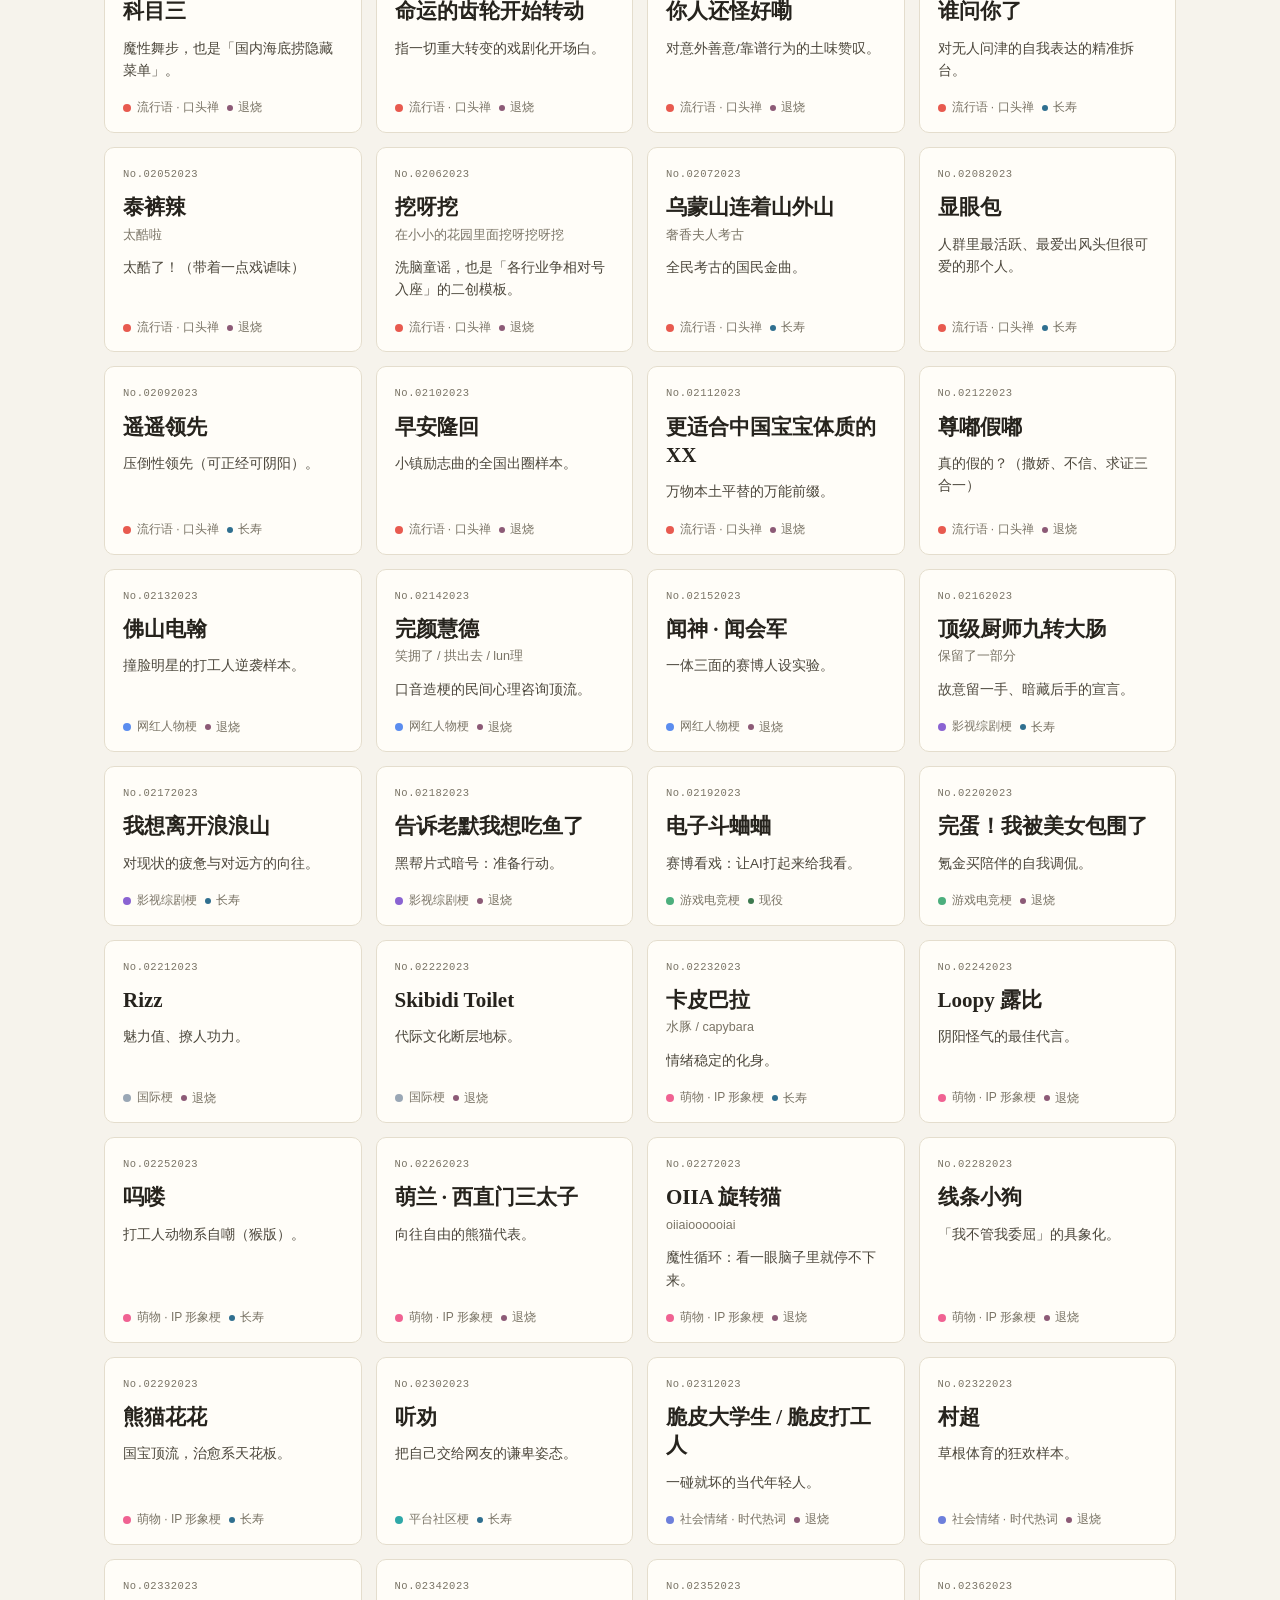
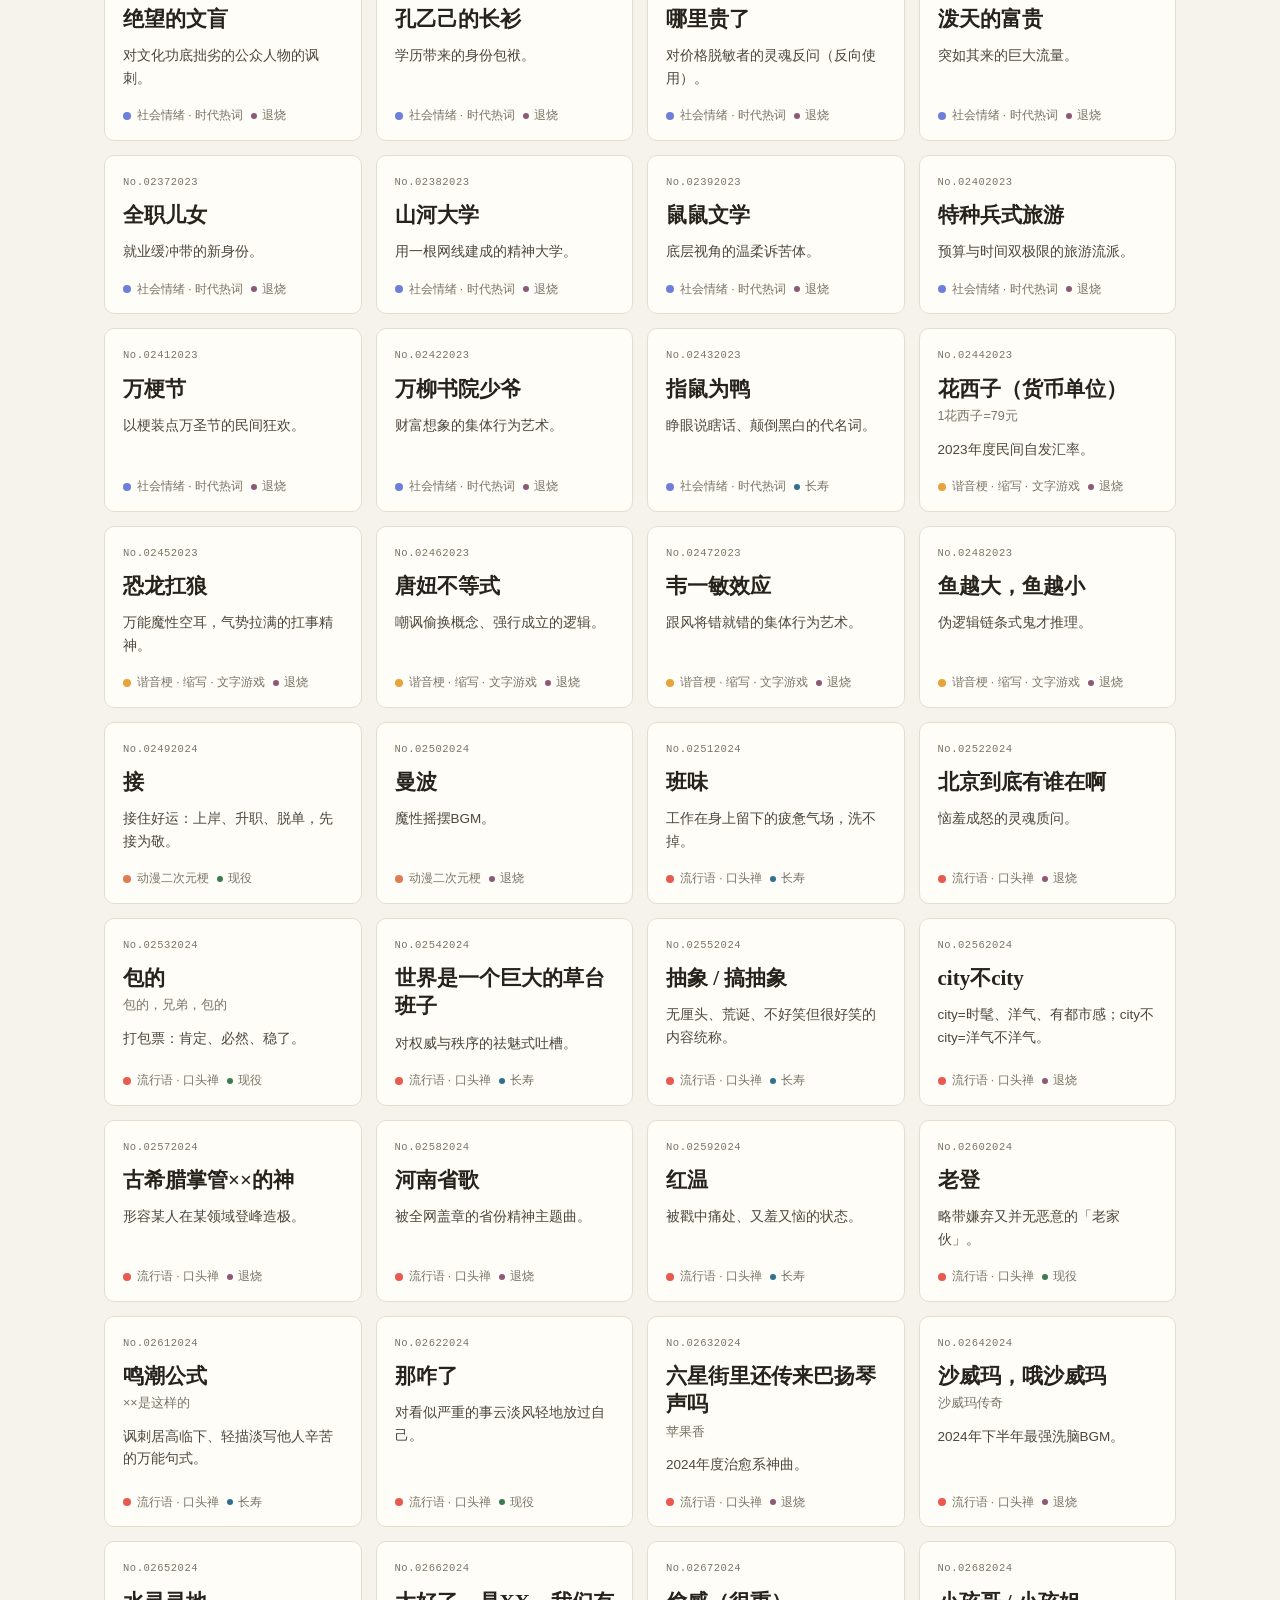
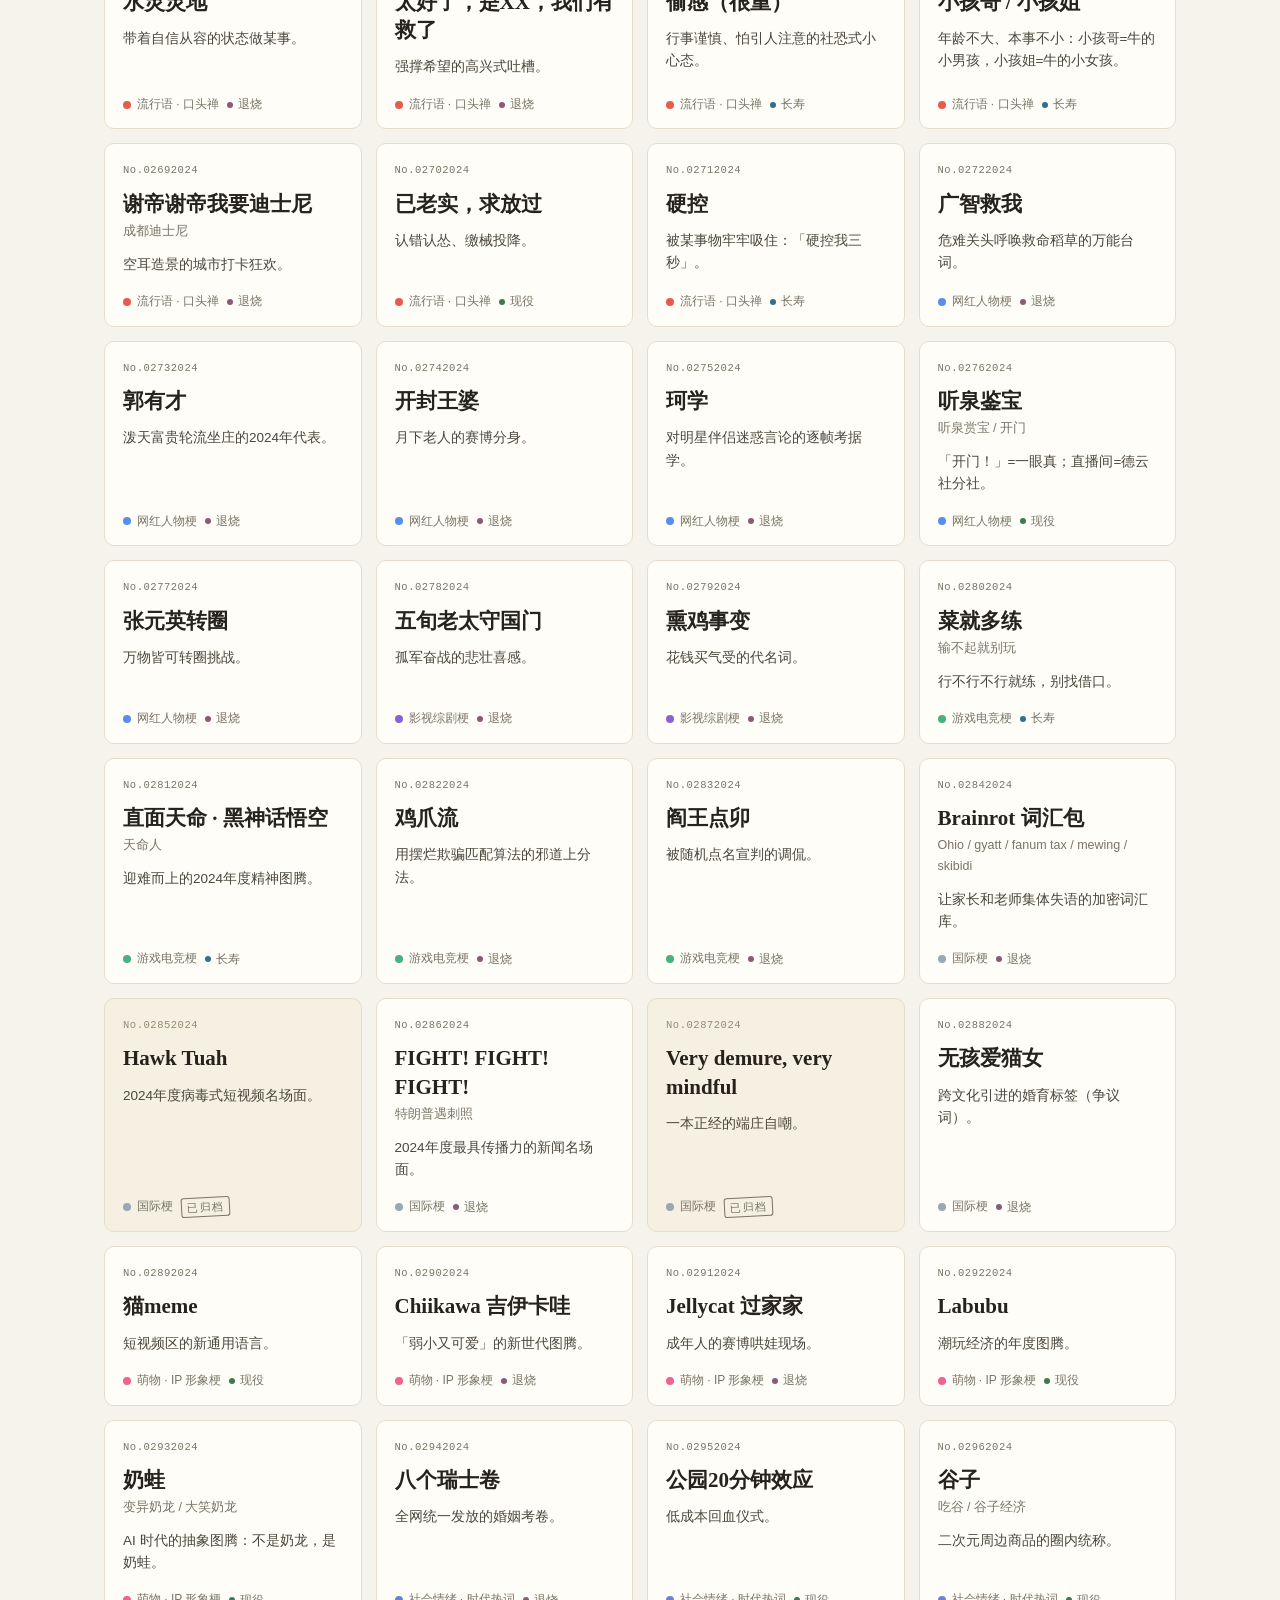
==== commit 46446973: "新增：美团老鼠·肥嘟嘟(黄色三幻神)、菊花饮料(三大神器)、无鸡之谈·加肠便饭(2026春晚)" ====
--- a/site/index.html
+++ b/site/index.html
@@ -6,7 +6,7 @@
   <title>梗档案馆 · Meme Archive</title>
   <meta name="description" content="中文互联网梗的档案馆：在新梗淹没旧梗之前，把它们登记在册。224 件藏品 · 11 个展厅 · 1986–2026。">
   <link rel="icon" href="data:image/svg+xml;charset=utf-8,%3Csvg xmlns='http://www.w3.org/2000/svg' viewBox='0 0 64 64'%3E%3Crect width='64' height='64' rx='10' fill='%23b3402e'/%3E%3Ctext x='32' y='45' font-size='34' text-anchor='middle' fill='%23fff' font-family='serif'%3E%E6%A2%97%3C/text%3E%3C/svg%3E">
-  <link rel="stylesheet" href="style.css?v=20260905c">
+  <link rel="stylesheet" href="style.css?v=20260905d">
 </head>
 <body>
 
@@ -107,7 +107,7 @@
   </div>
 
   <noscript><p style="text-align:center;padding:40px">本档案馆需要启用 JavaScript 才能浏览。</p></noscript>
-  <script src="data.js?v=20260905c"></script>
-  <script src="app.js?v=20260905c"></script>
+  <script src="data.js?v=20260905d"></script>
+  <script src="app.js?v=20260905d"></script>
 </body>
 </html>
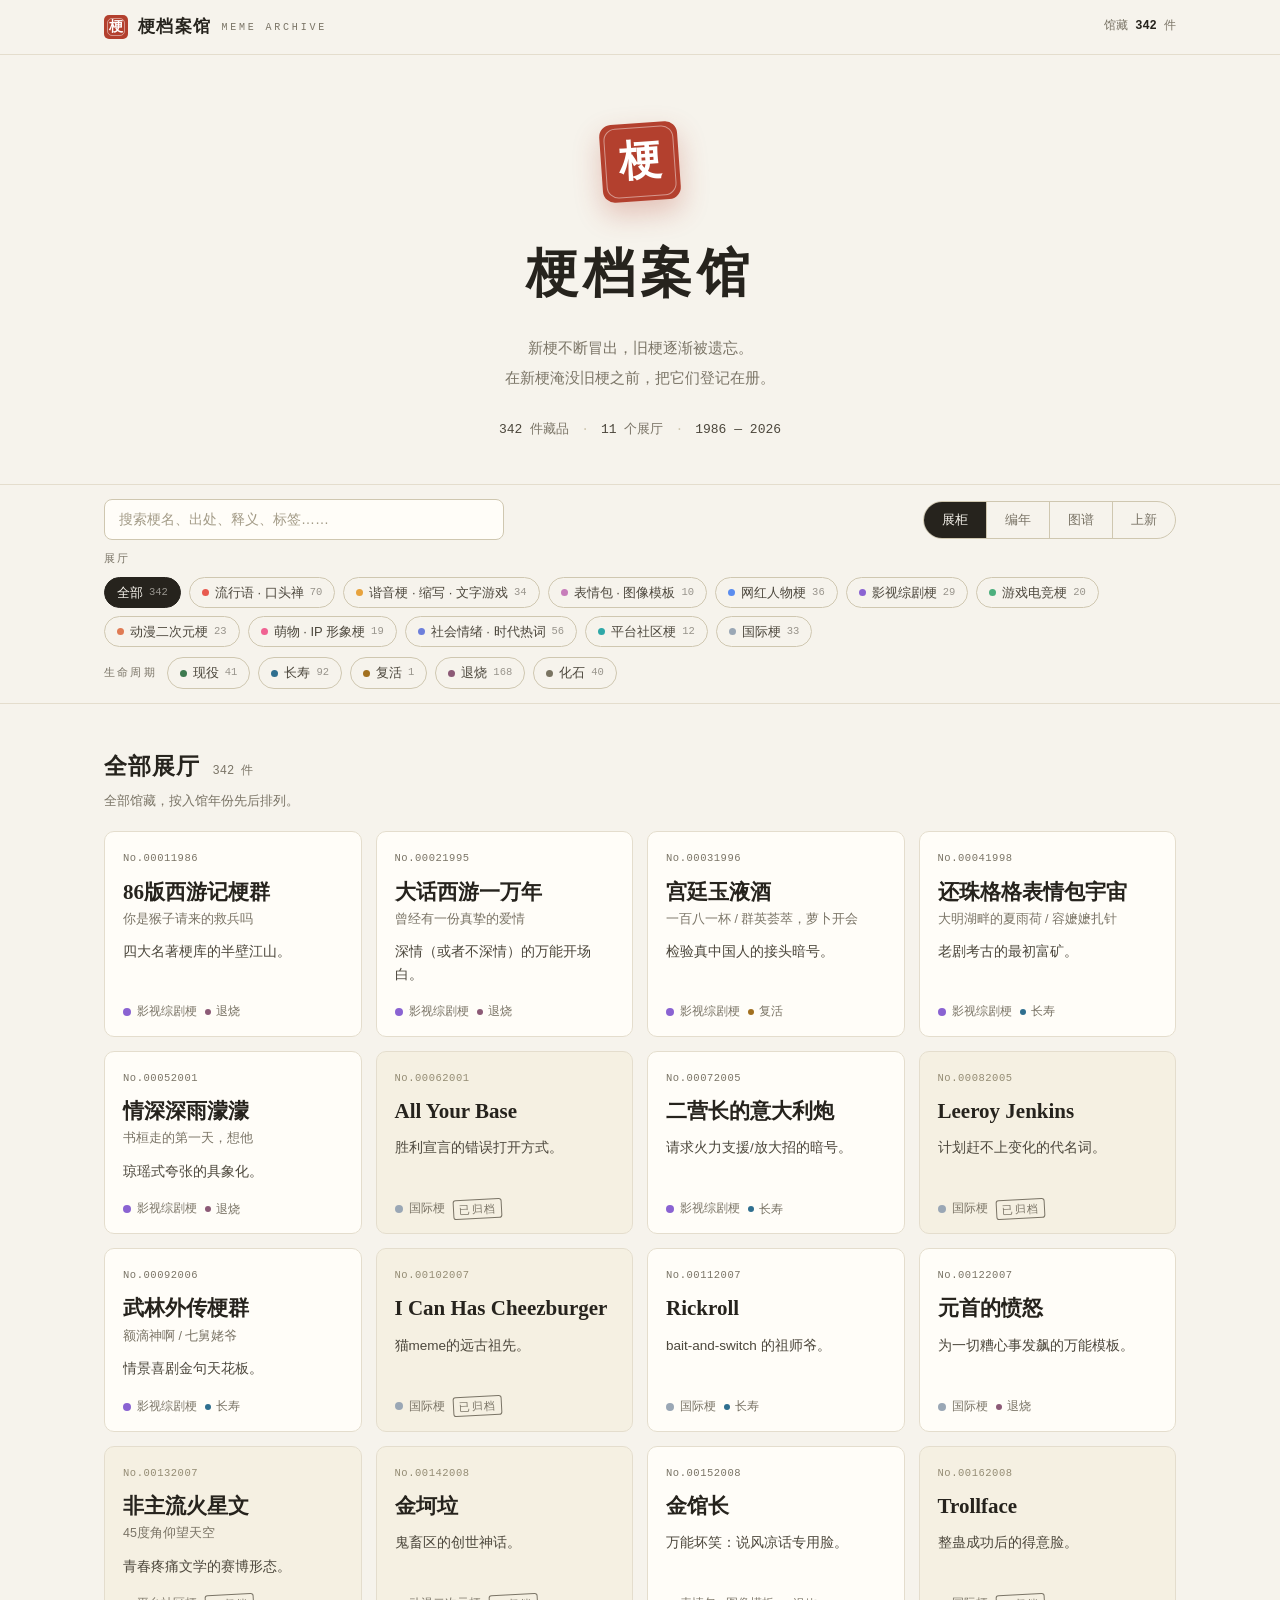
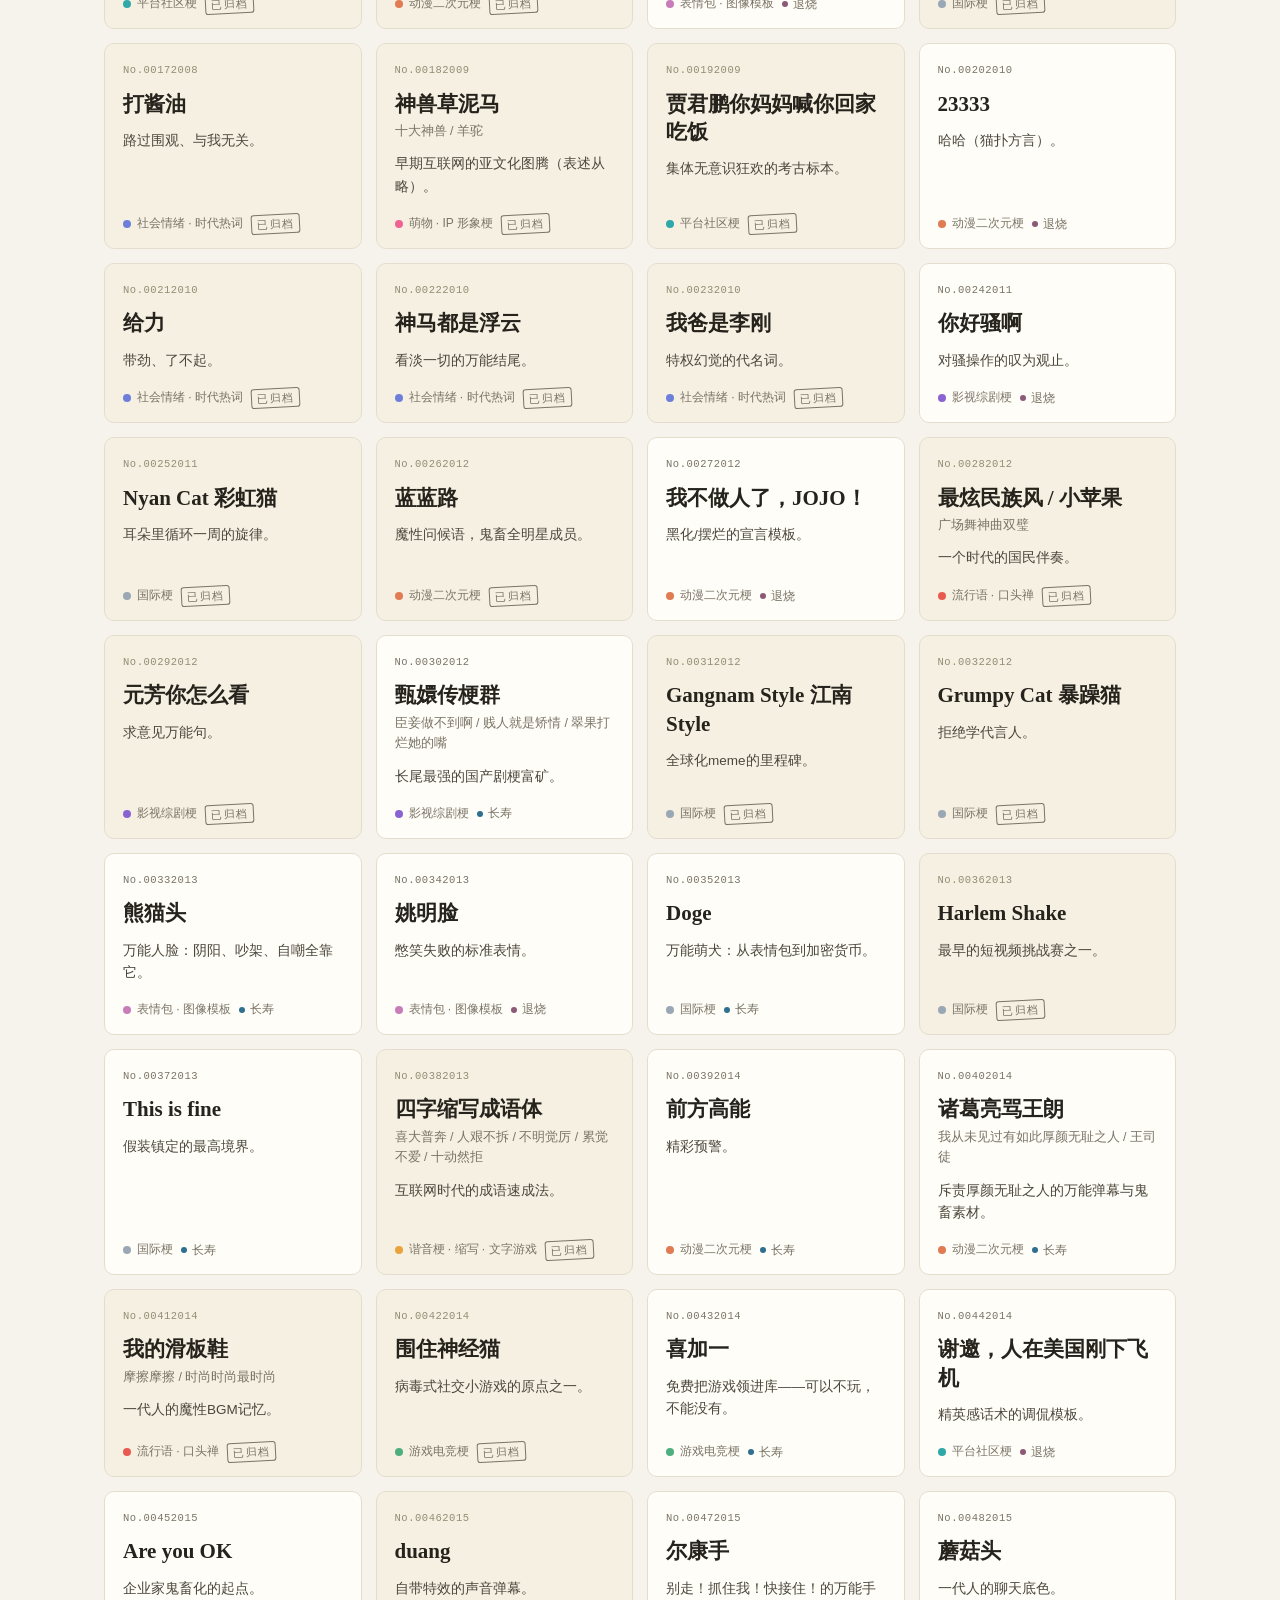
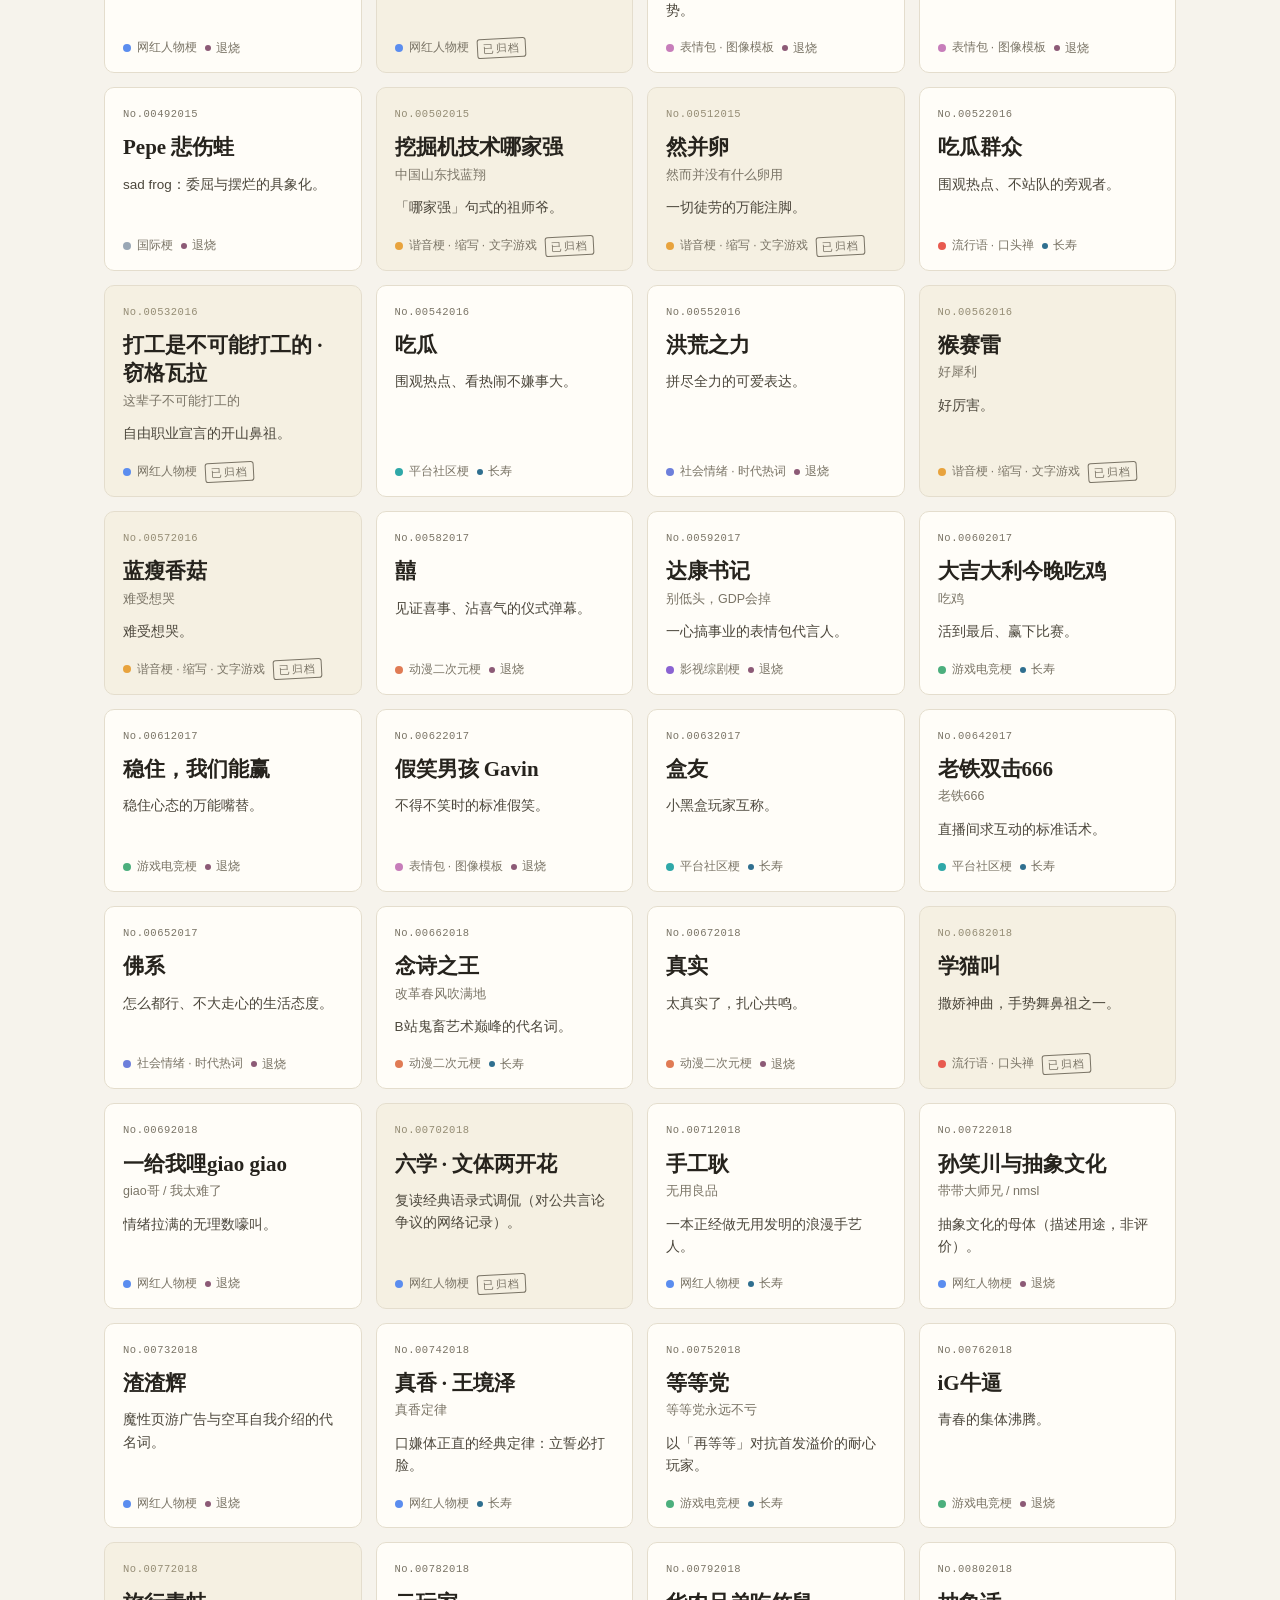
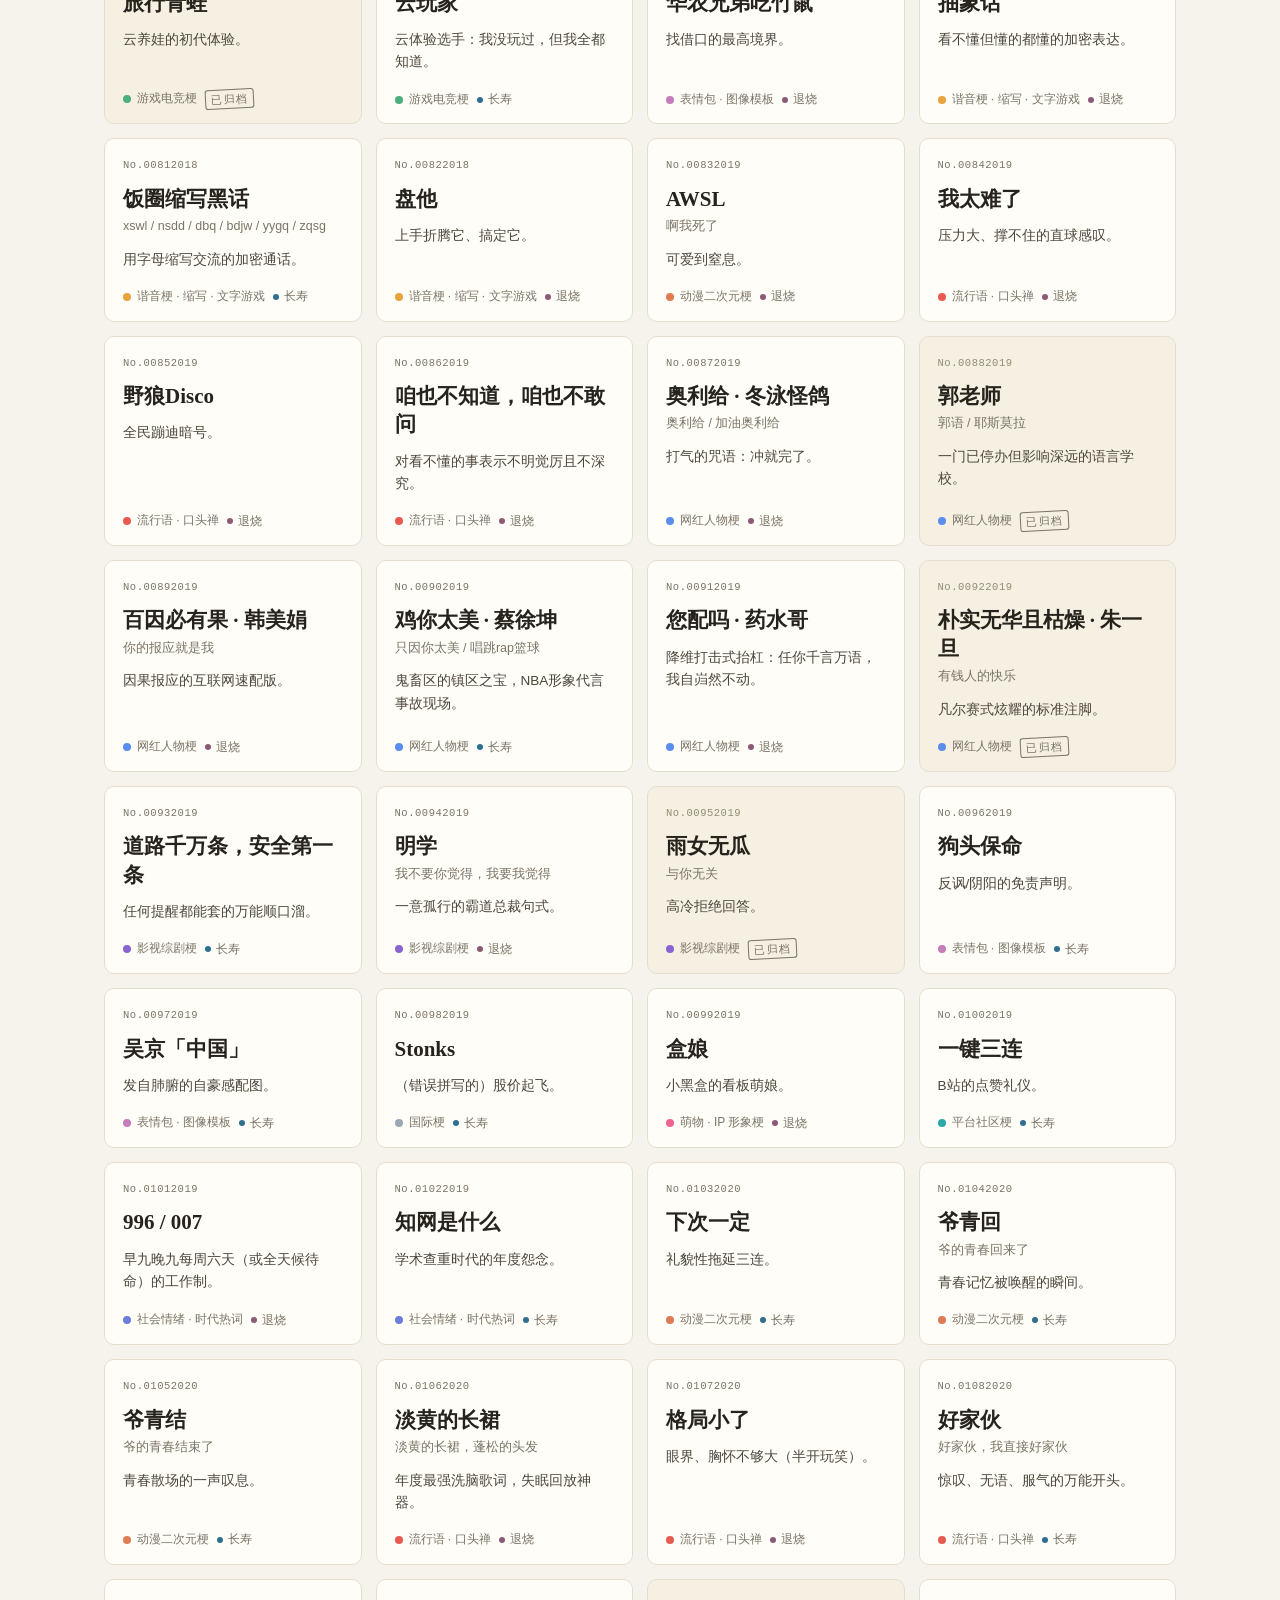
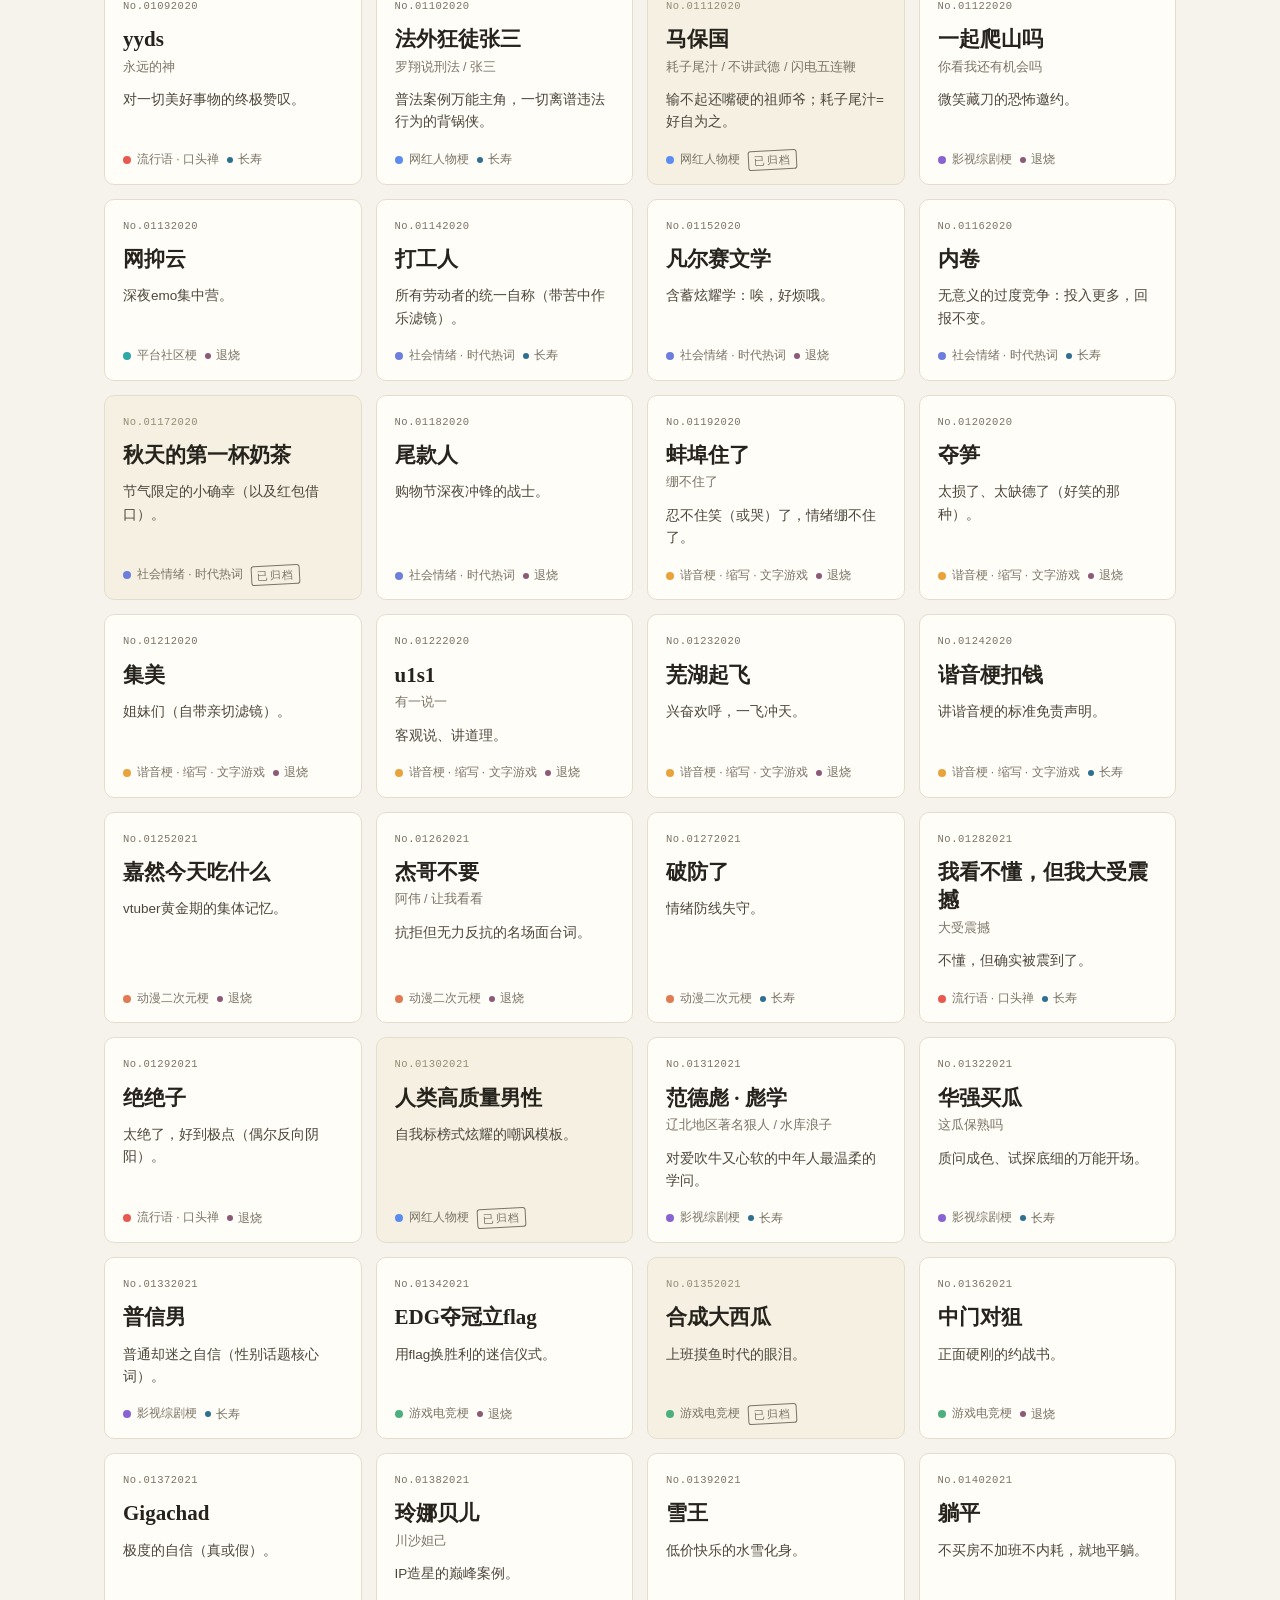
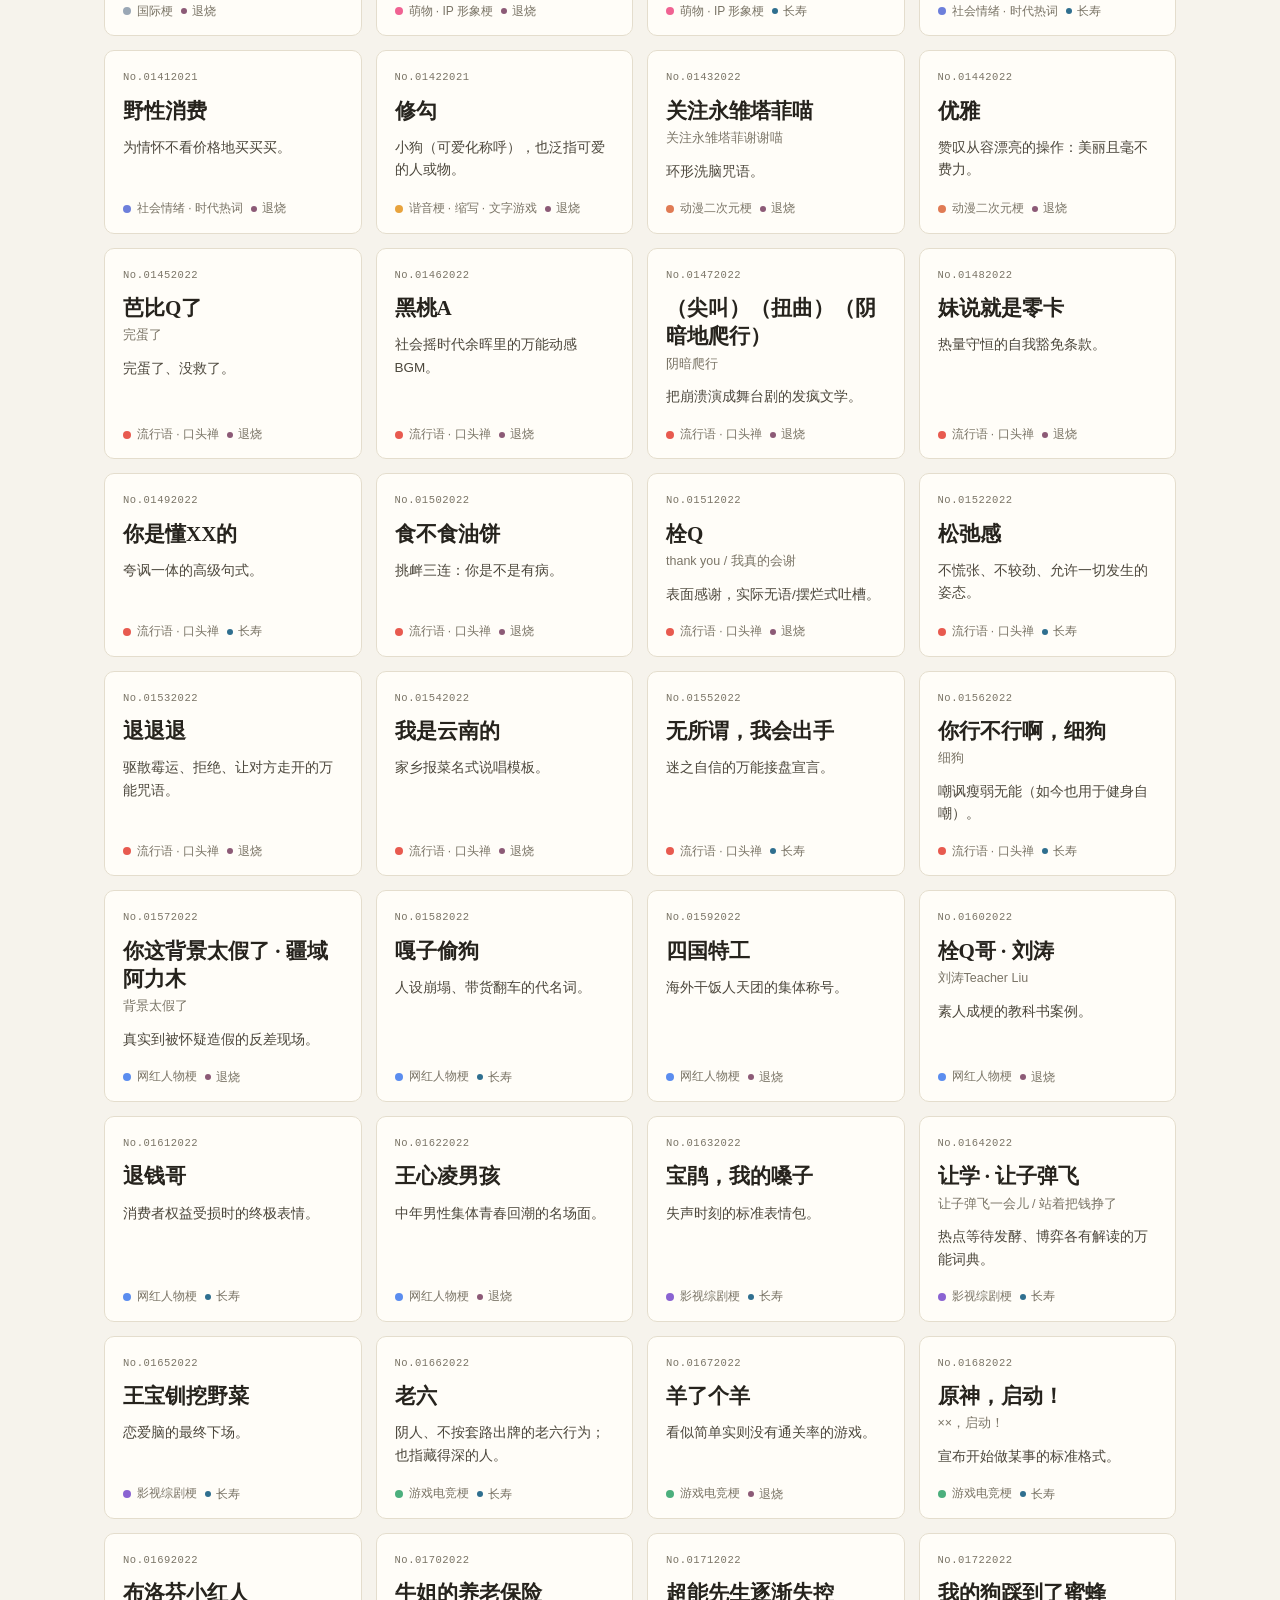
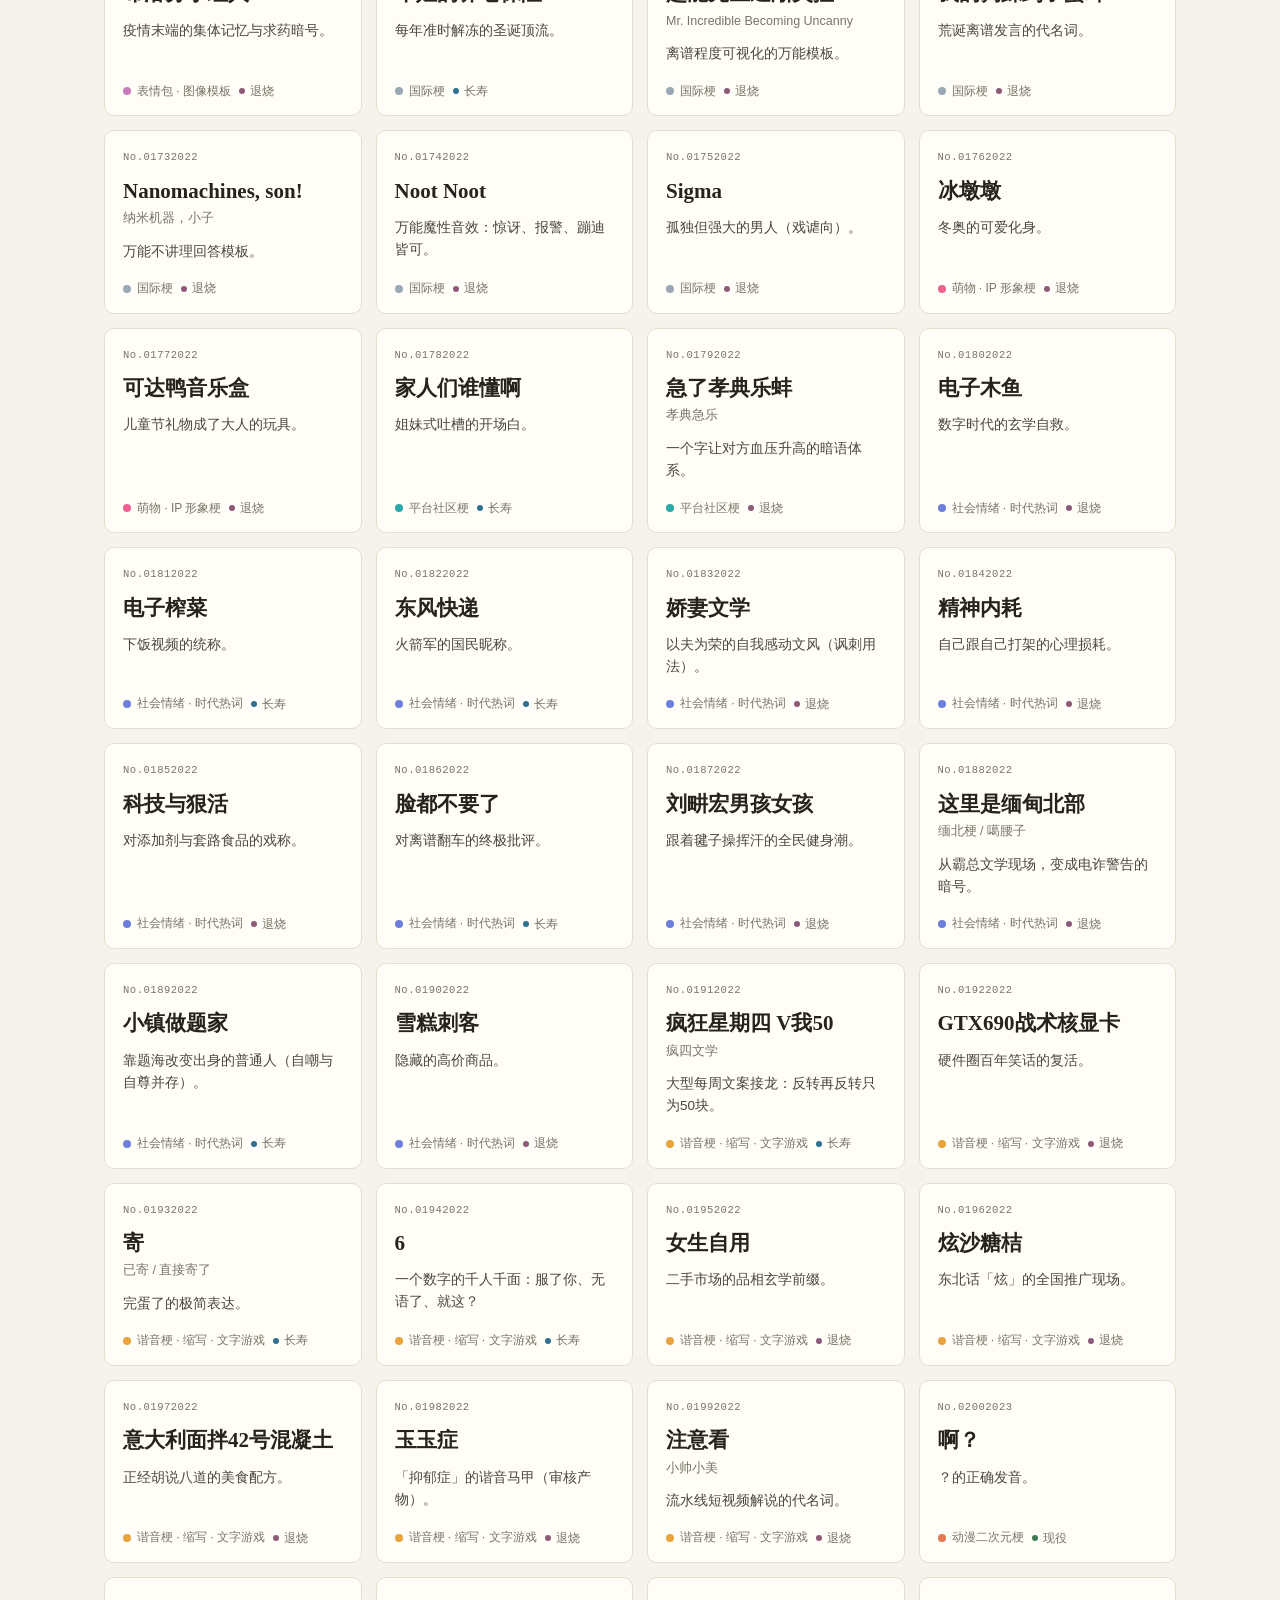
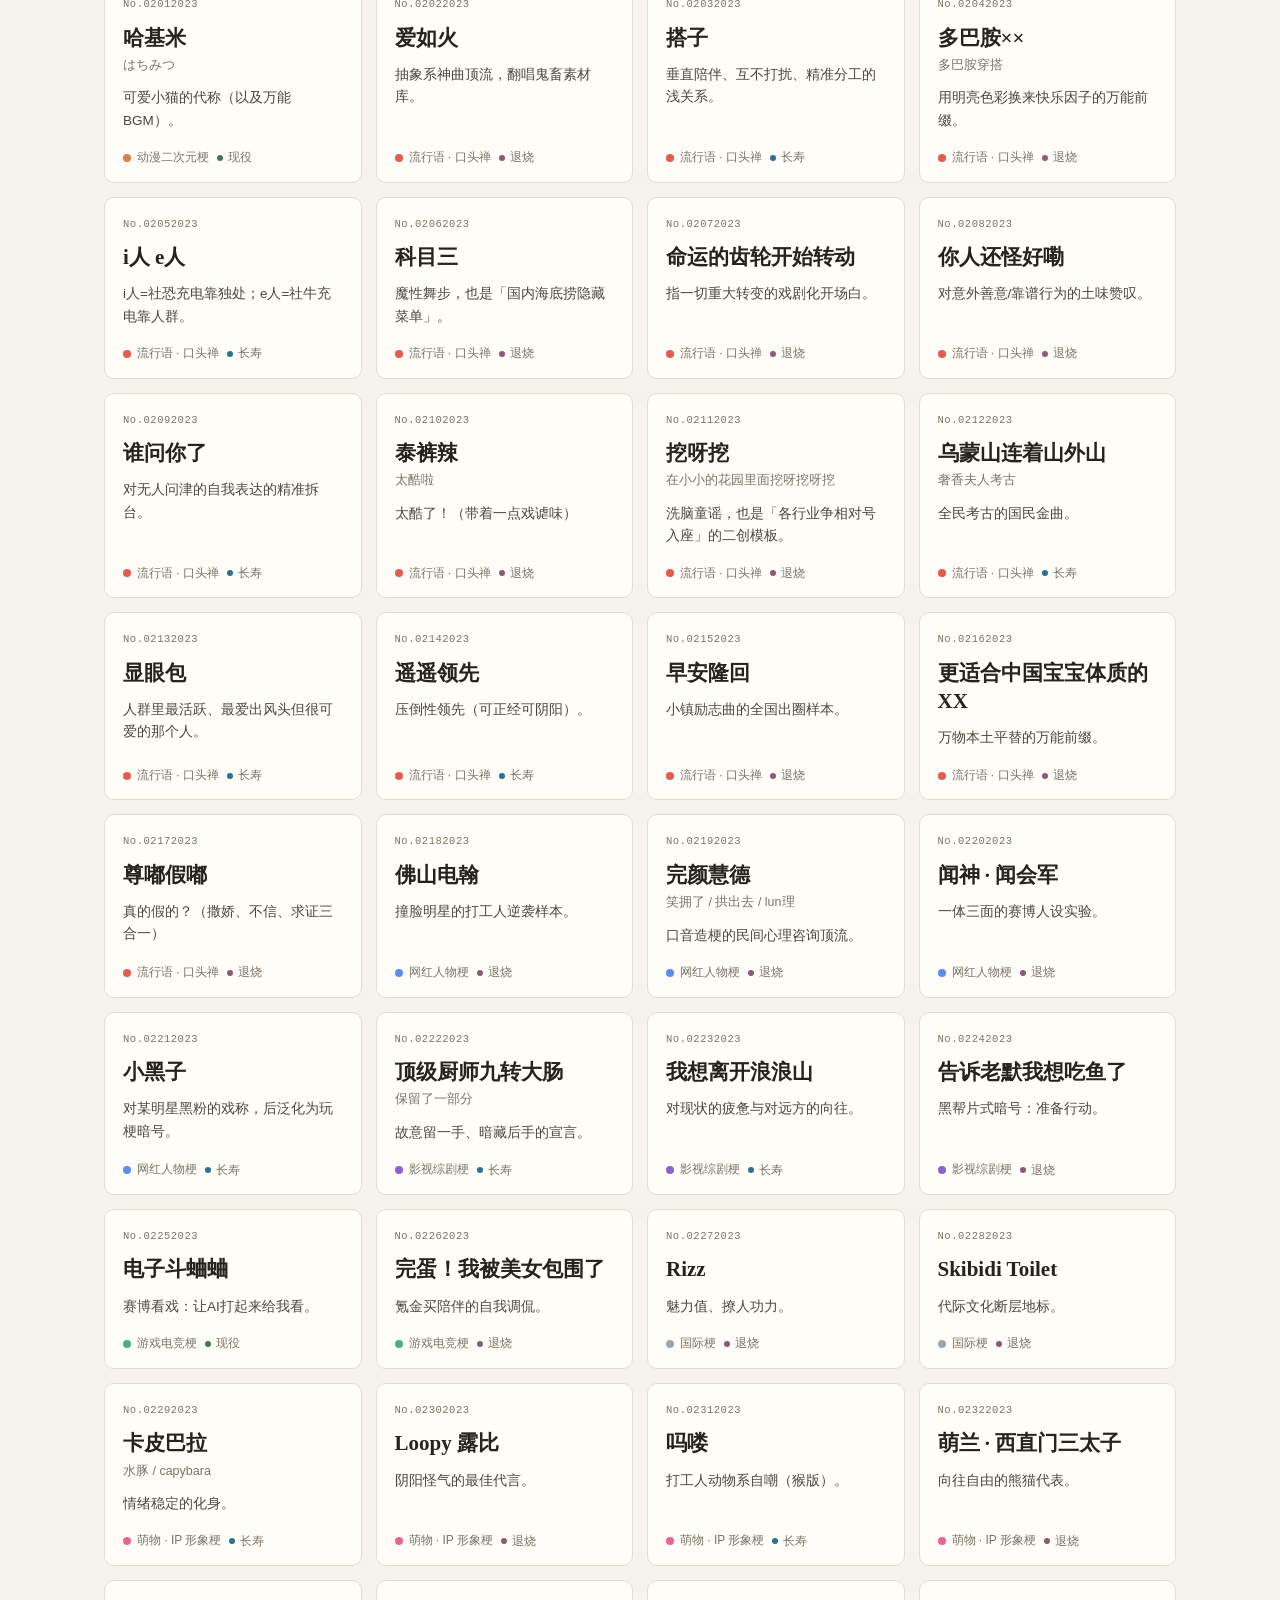
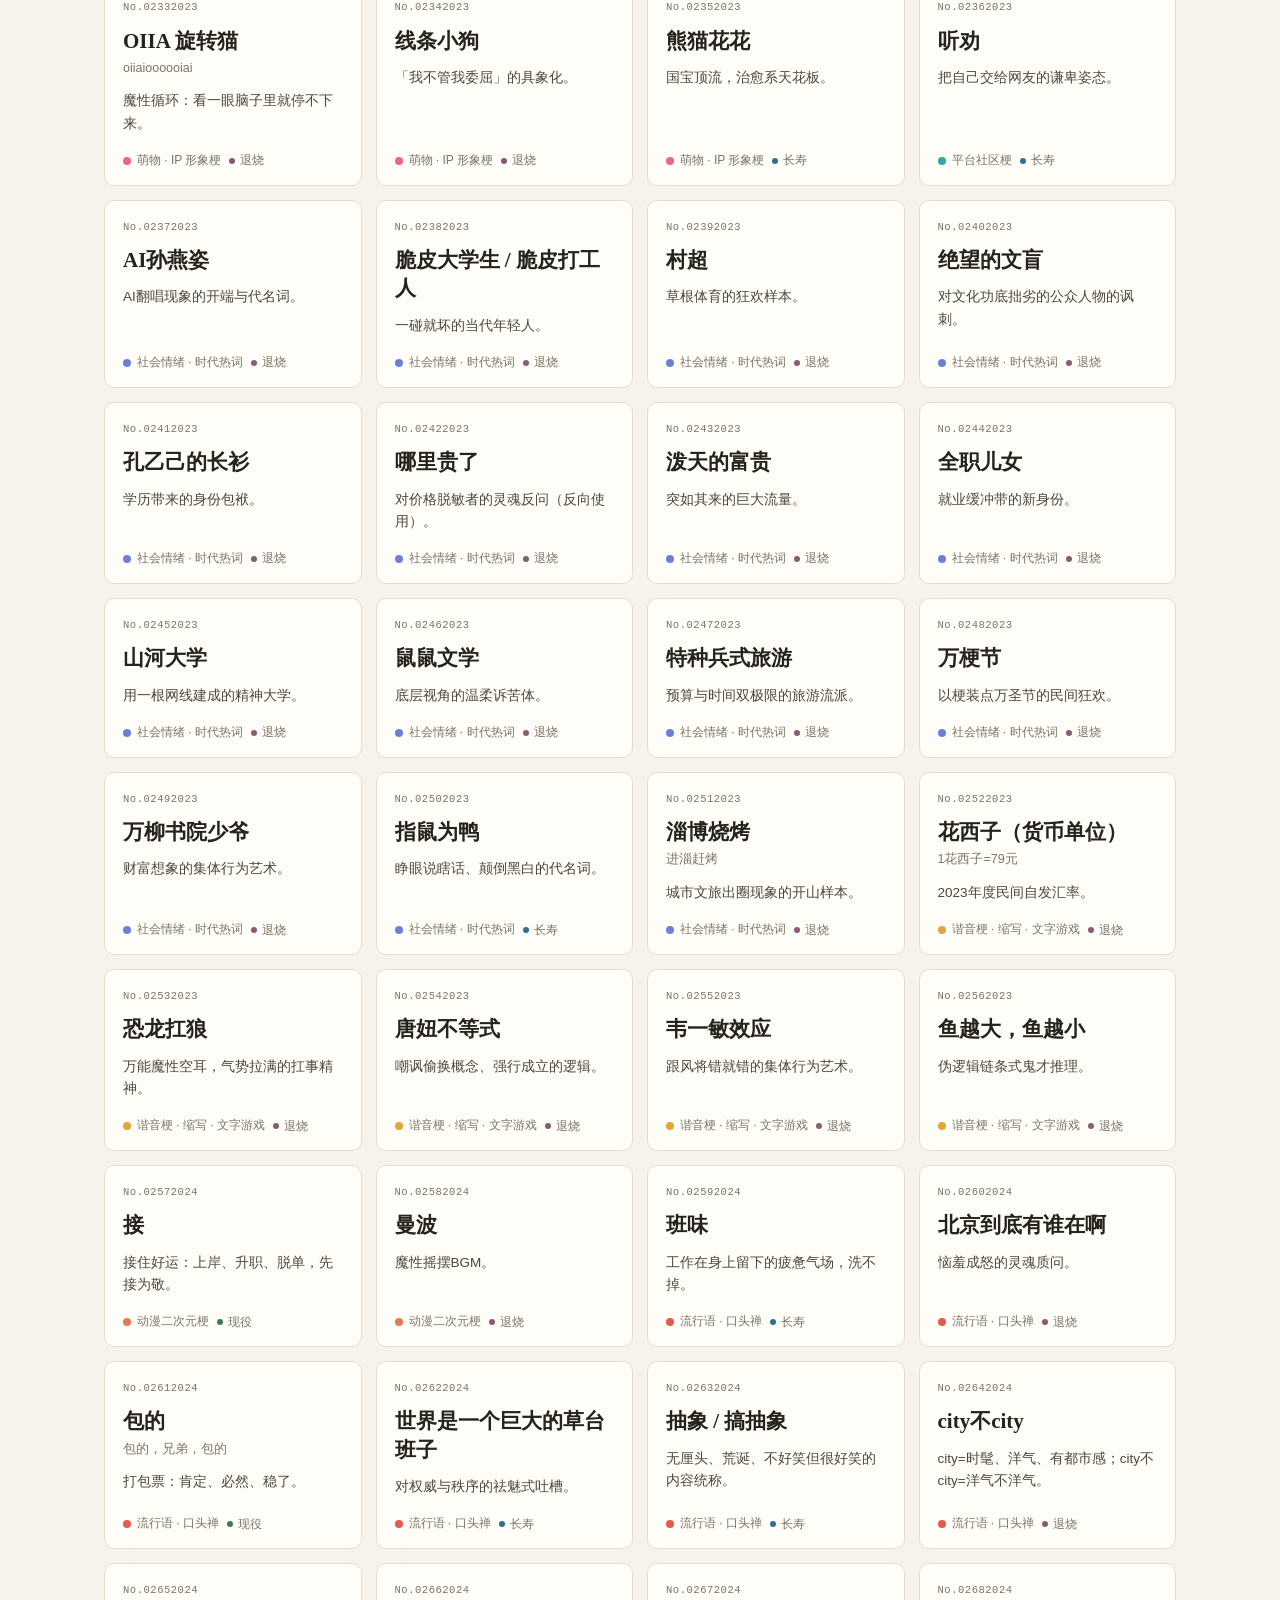
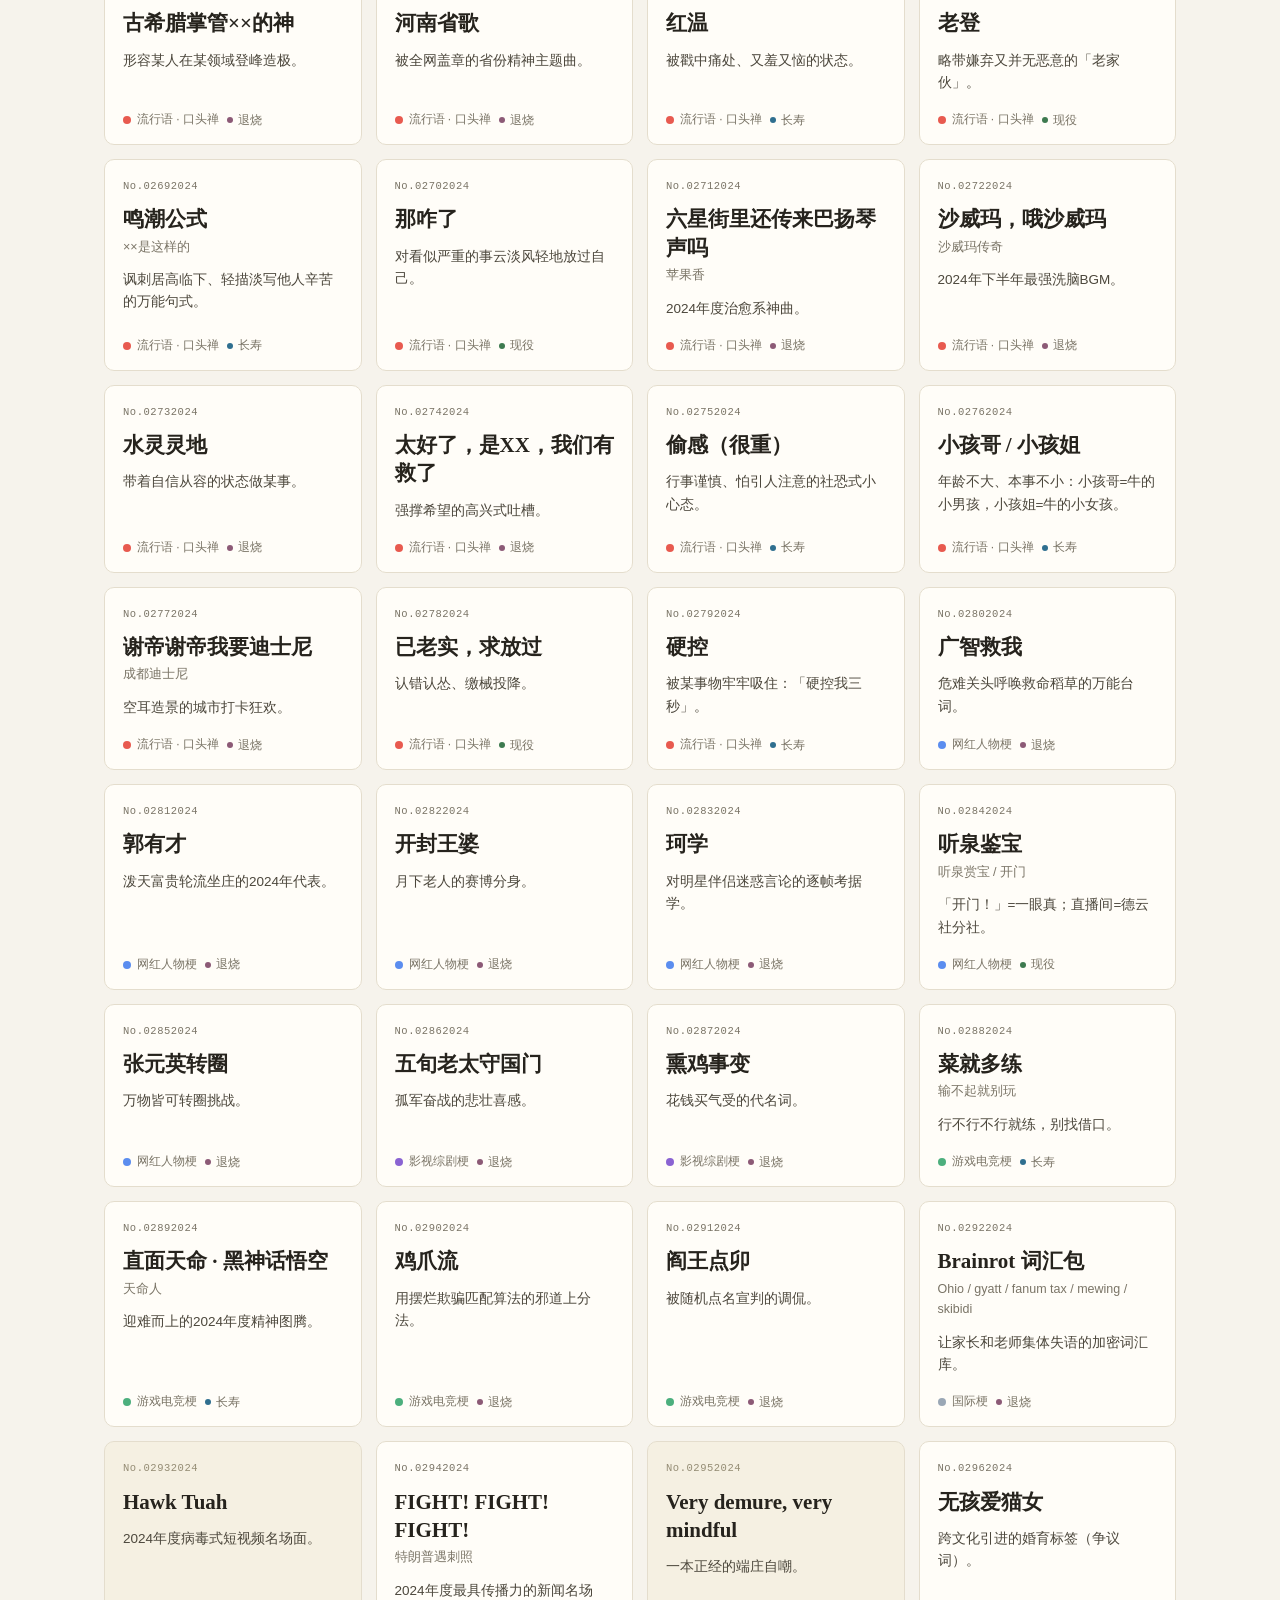
==== commit 7d33155f: "收录9件时代遗珠：华强买瓜/让学/彪学/渣渣辉/小黑子/弱智吧/淄博烧烤/AI孙燕姿/多巴胺" ====
--- a/site/index.html
+++ b/site/index.html
@@ -6,7 +6,7 @@
   <title>梗档案馆 · Meme Archive</title>
   <meta name="description" content="中文互联网梗的档案馆：在新梗淹没旧梗之前，把它们登记在册。224 件藏品 · 11 个展厅 · 1986–2026。">
   <link rel="icon" href="data:image/svg+xml;charset=utf-8,%3Csvg xmlns='http://www.w3.org/2000/svg' viewBox='0 0 64 64'%3E%3Crect width='64' height='64' rx='10' fill='%23b3402e'/%3E%3Ctext x='32' y='45' font-size='34' text-anchor='middle' fill='%23fff' font-family='serif'%3E%E6%A2%97%3C/text%3E%3C/svg%3E">
-  <link rel="stylesheet" href="style.css?v=20260905d">
+  <link rel="stylesheet" href="style.css?v=20260905e">
 </head>
 <body>
 
@@ -107,7 +107,7 @@
   </div>
 
   <noscript><p style="text-align:center;padding:40px">本档案馆需要启用 JavaScript 才能浏览。</p></noscript>
-  <script src="data.js?v=20260905d"></script>
-  <script src="app.js?v=20260905d"></script>
+  <script src="data.js?v=20260905e"></script>
+  <script src="app.js?v=20260905e"></script>
 </body>
 </html>
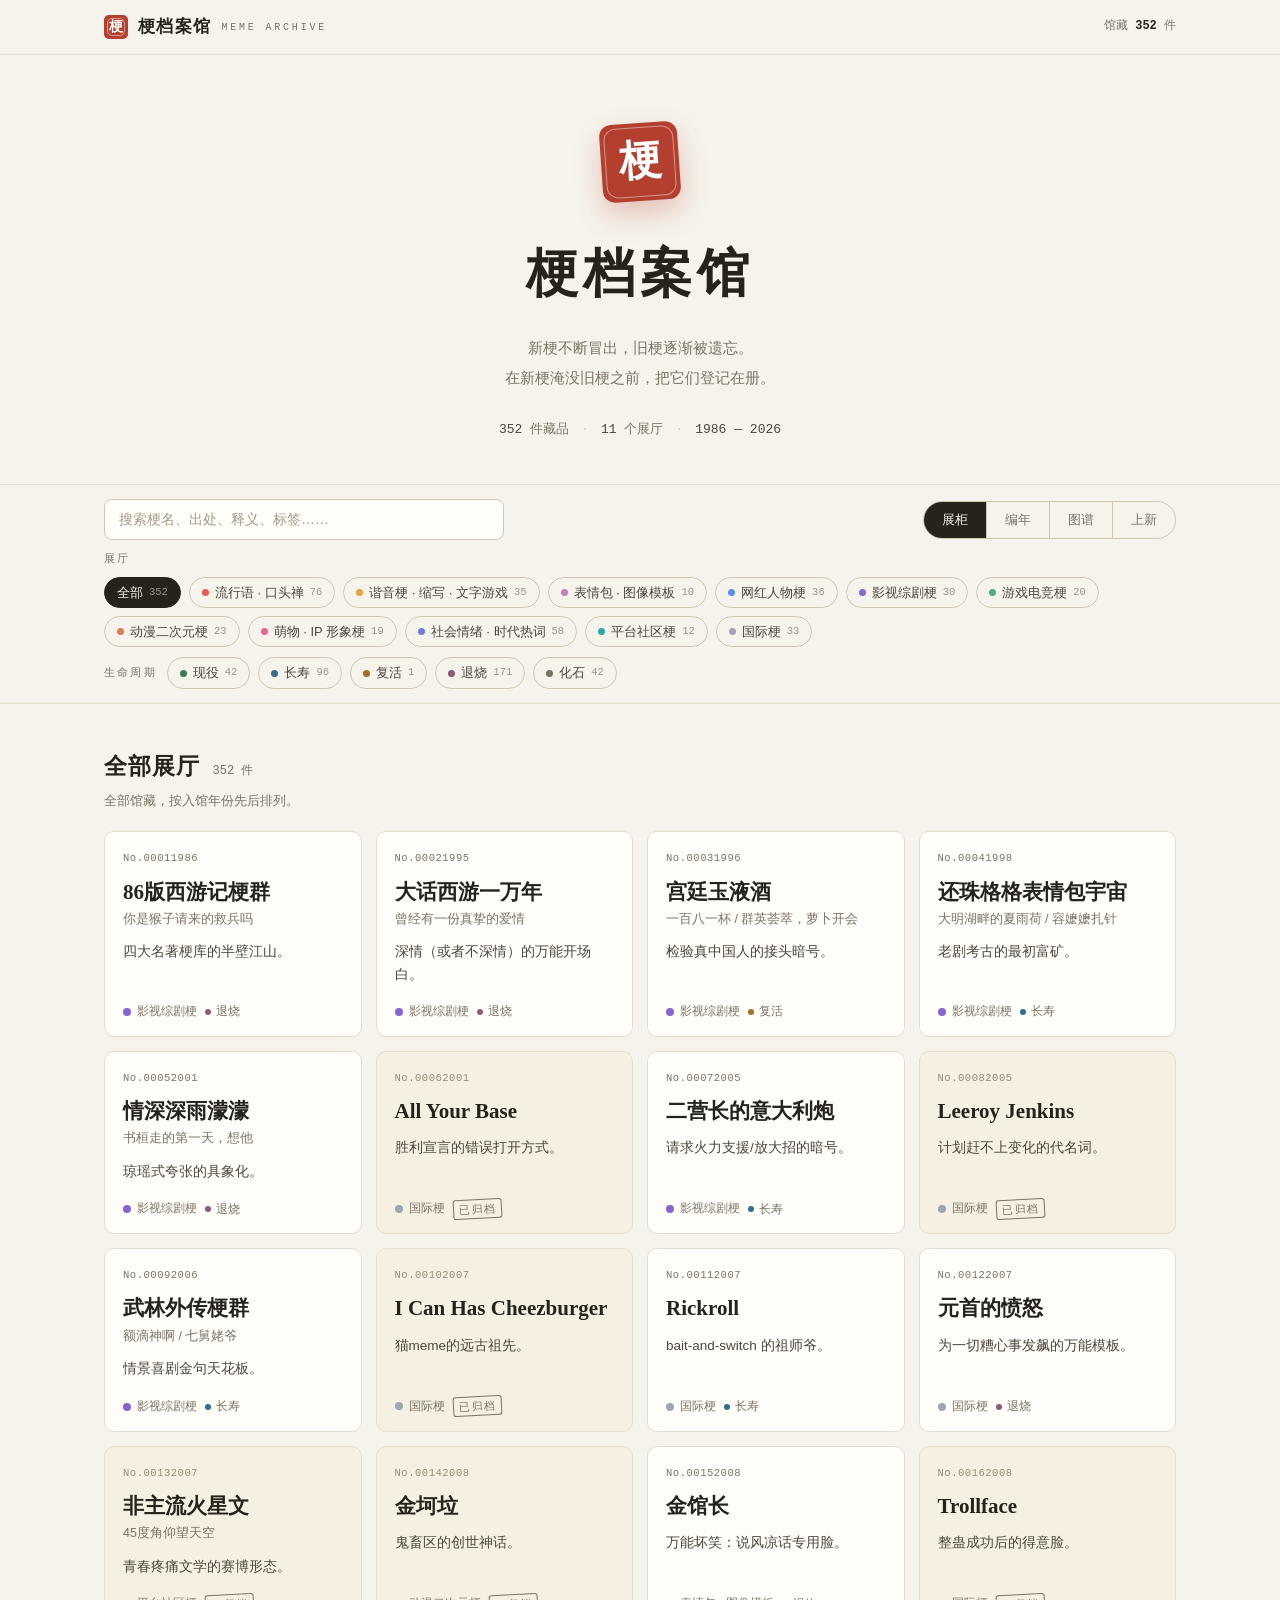
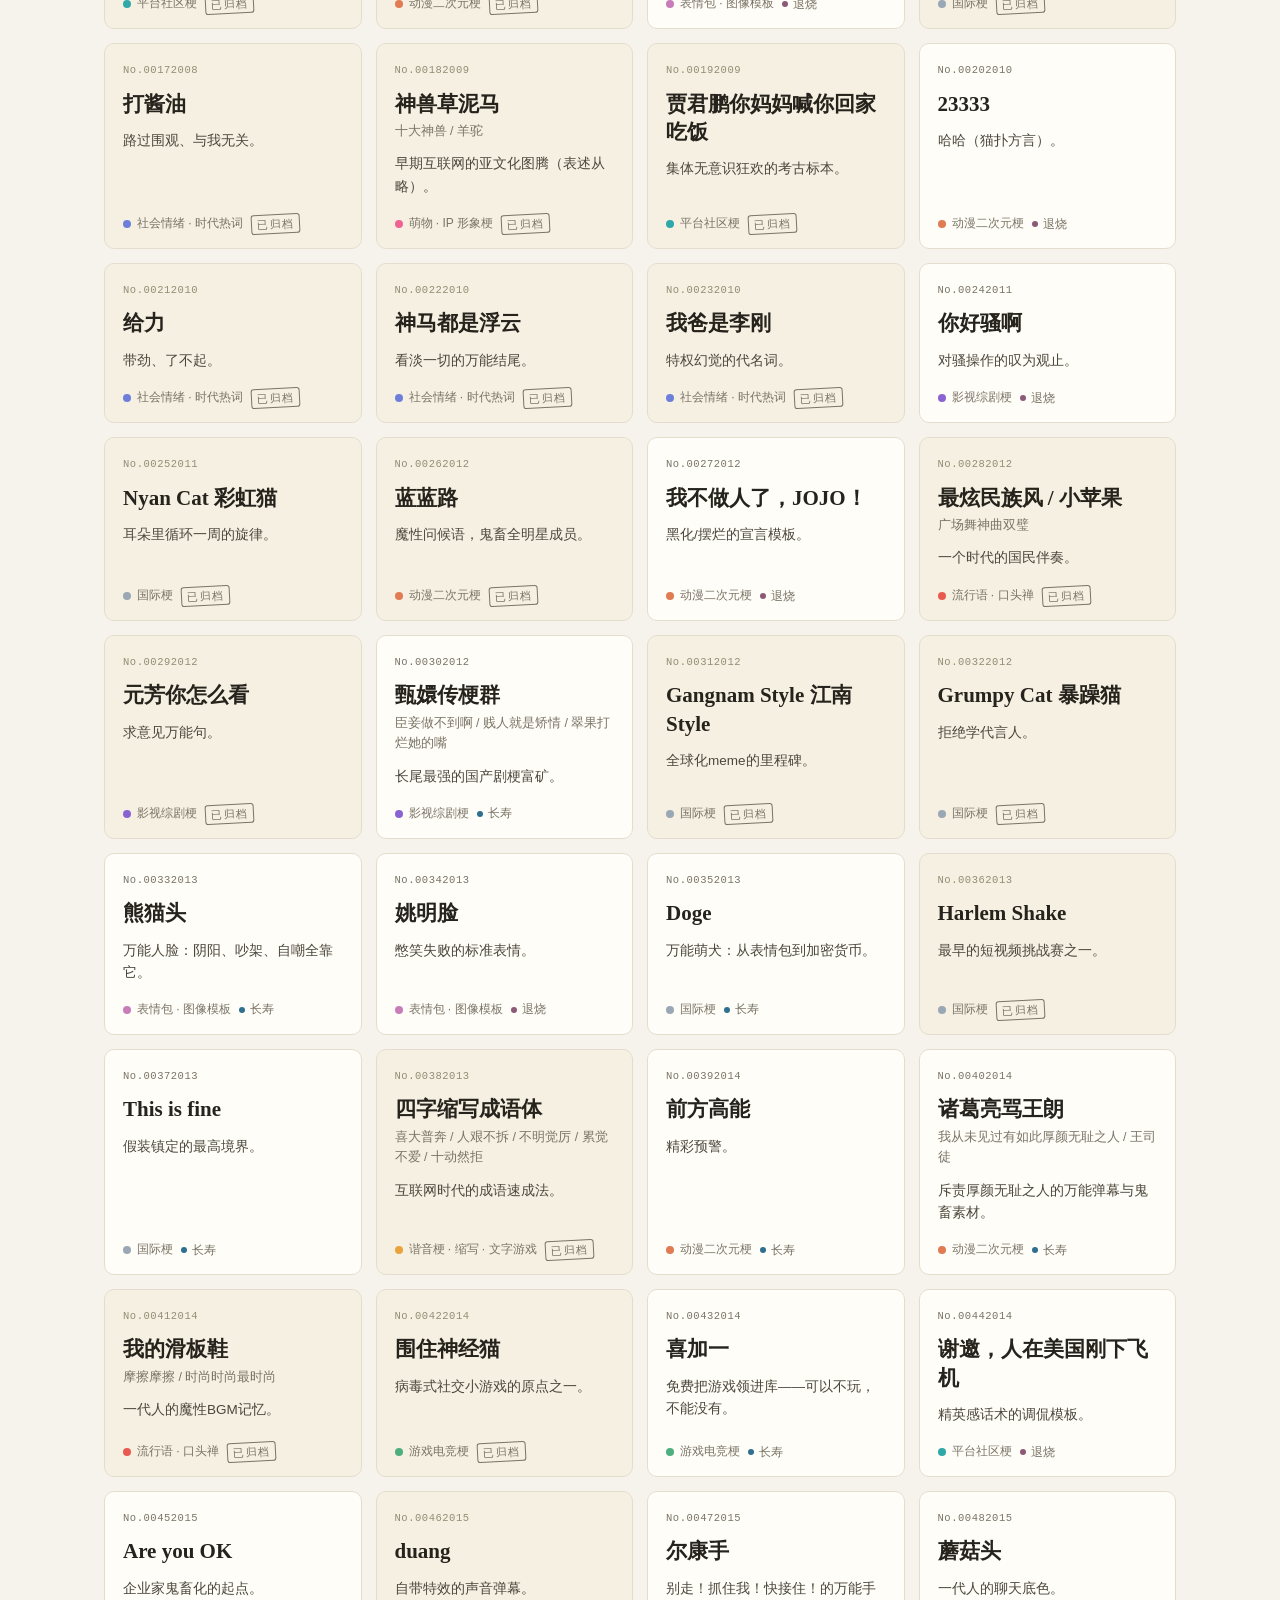
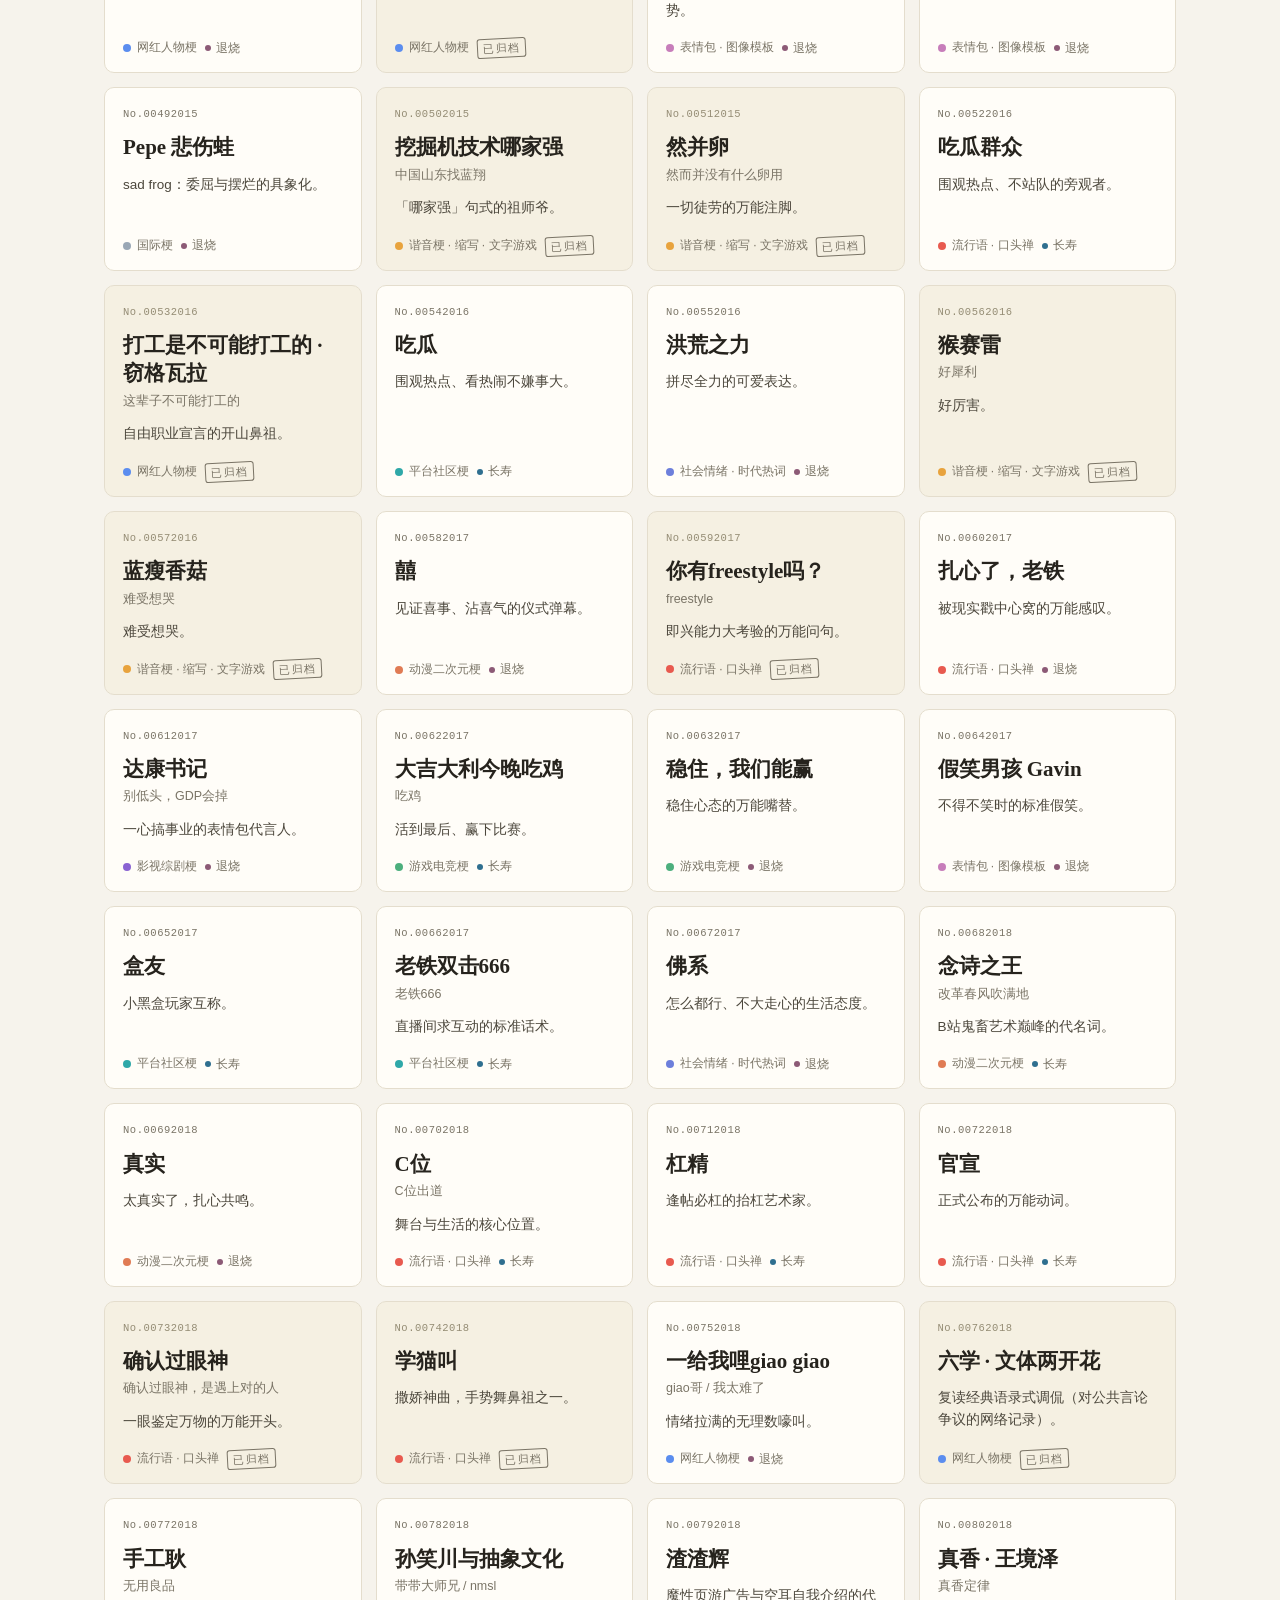
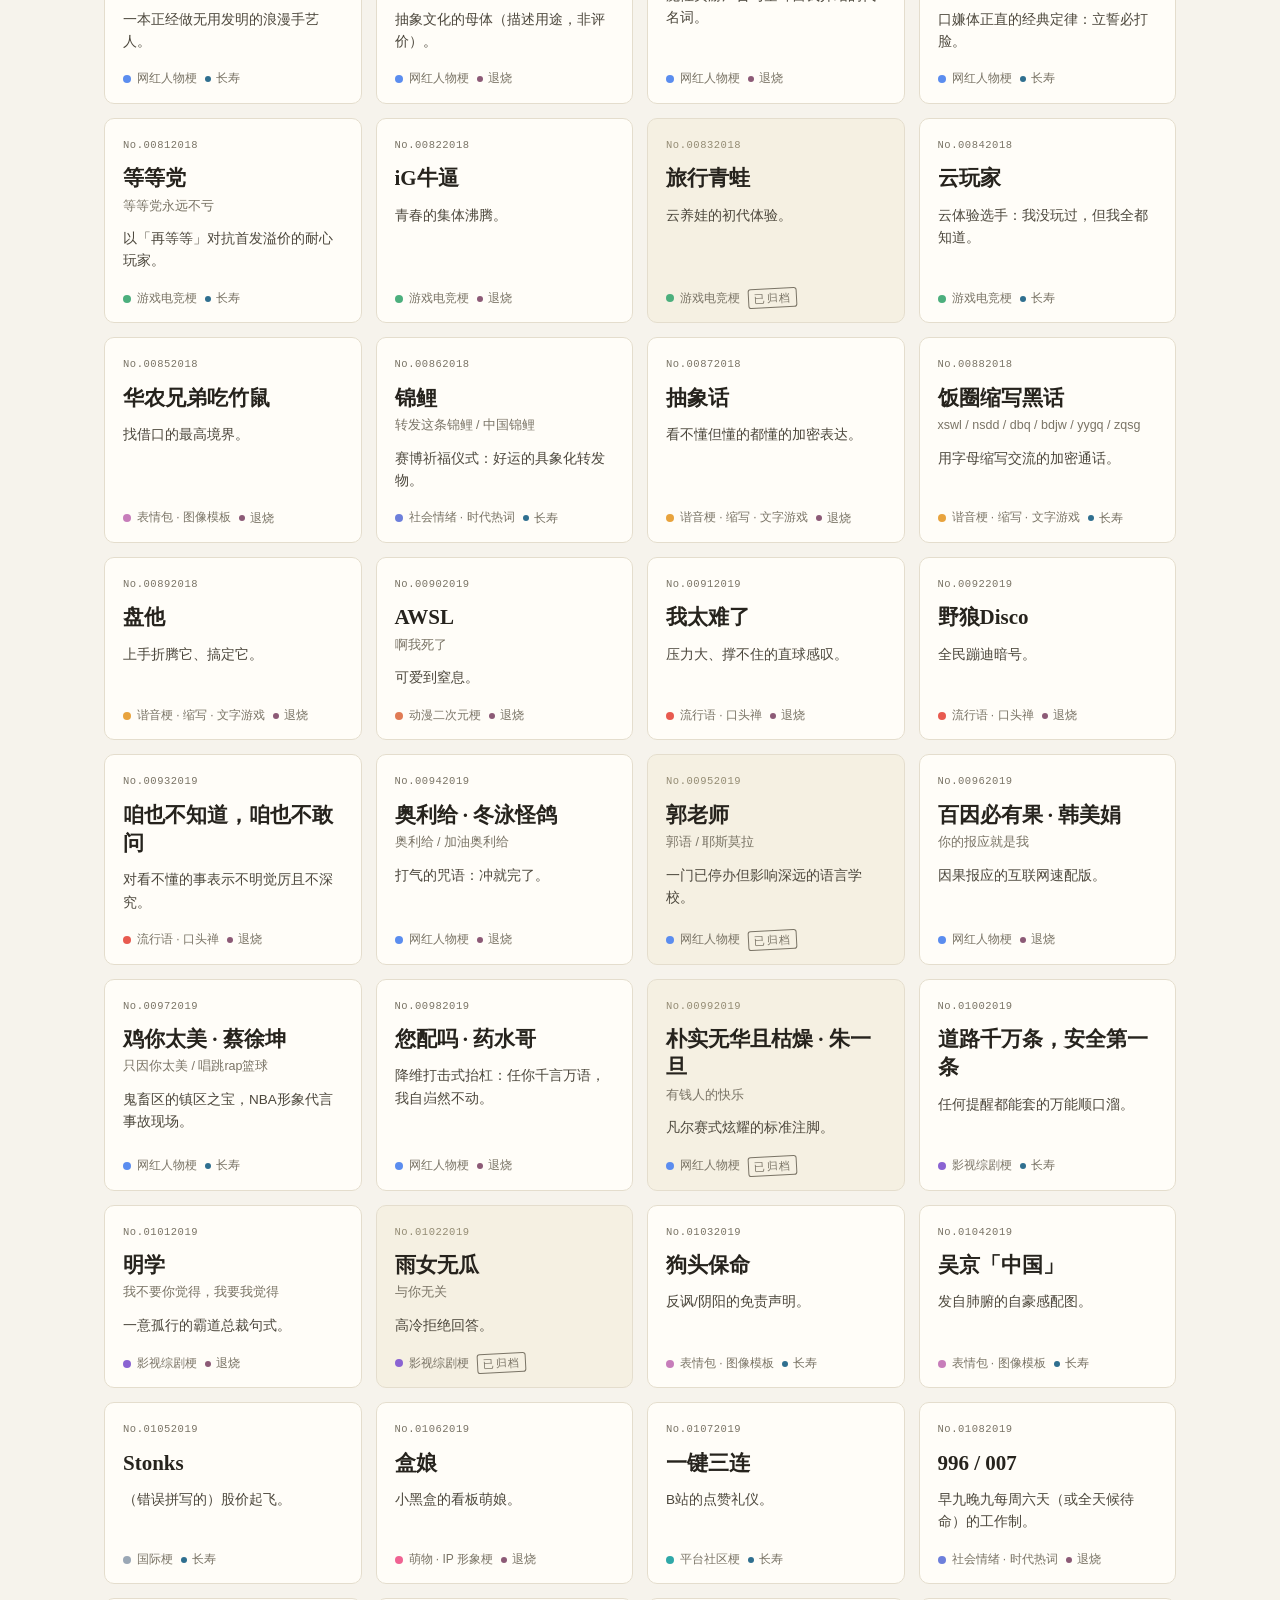
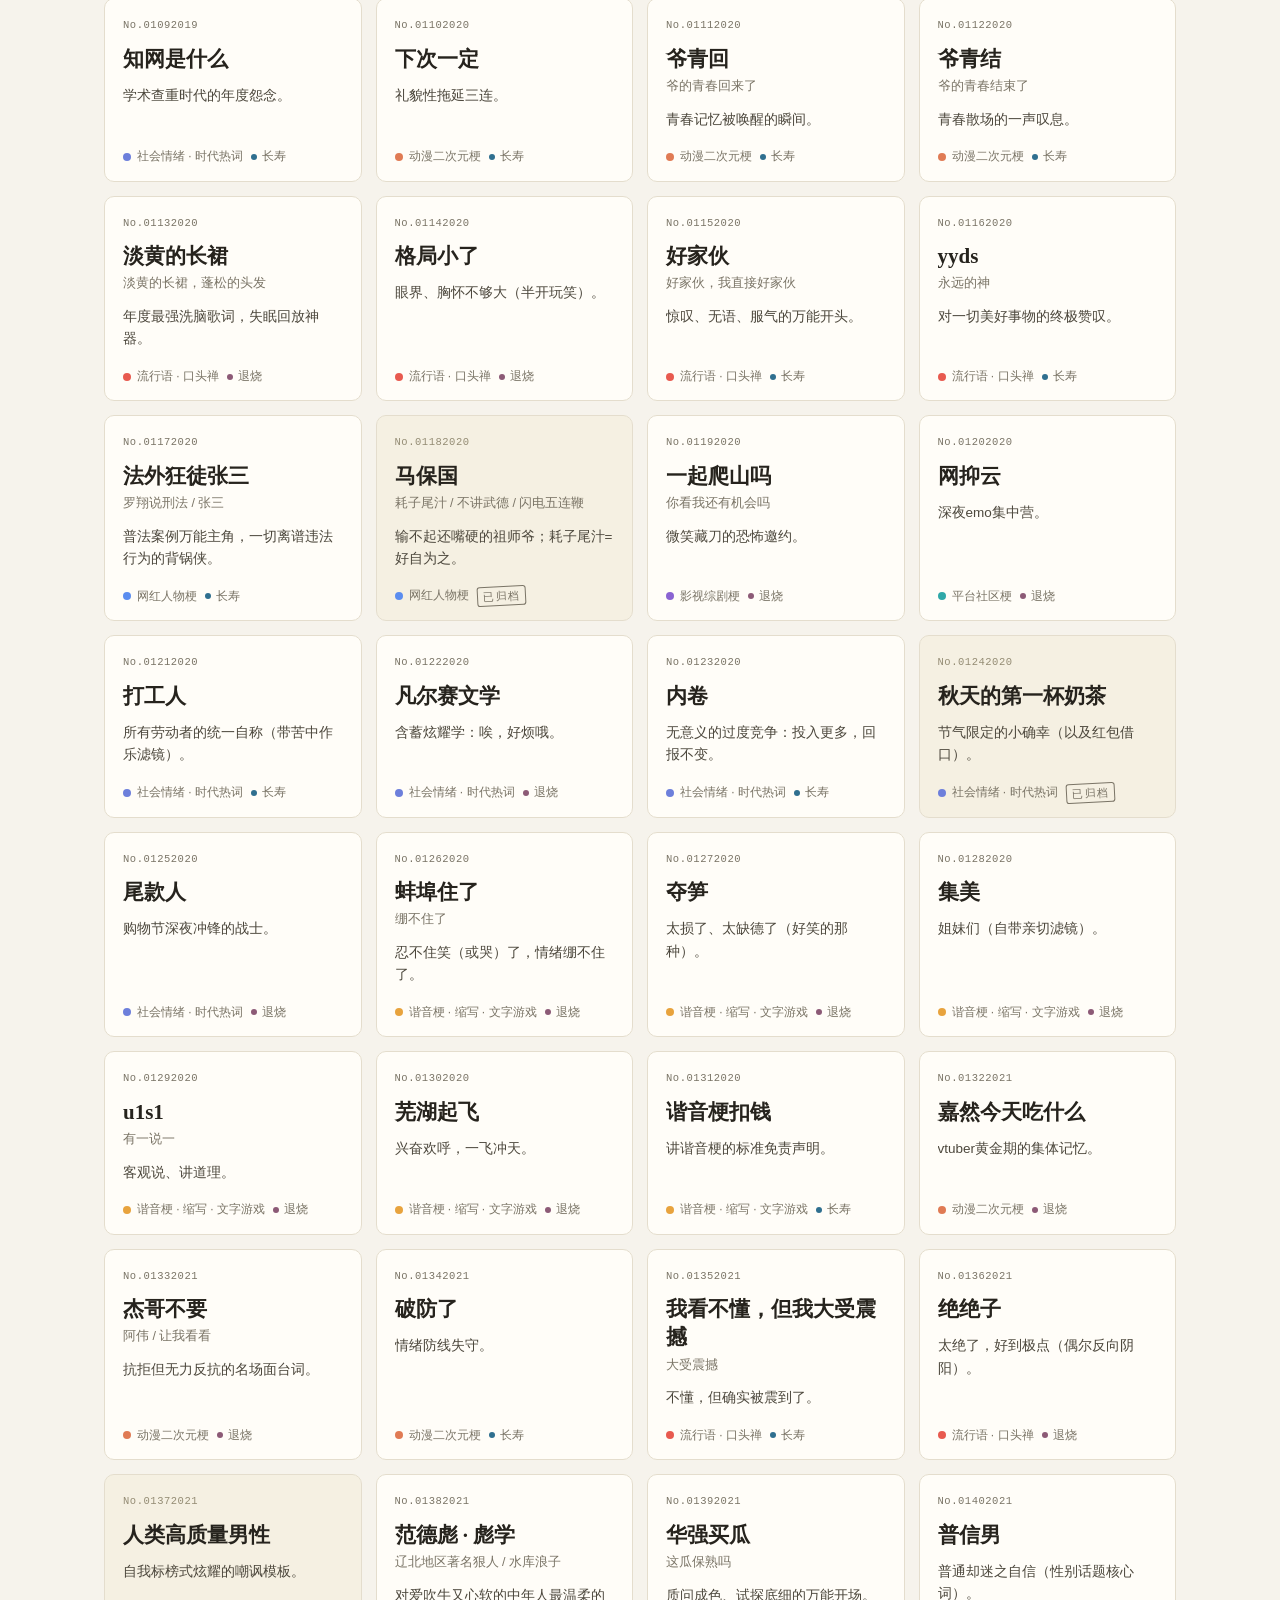
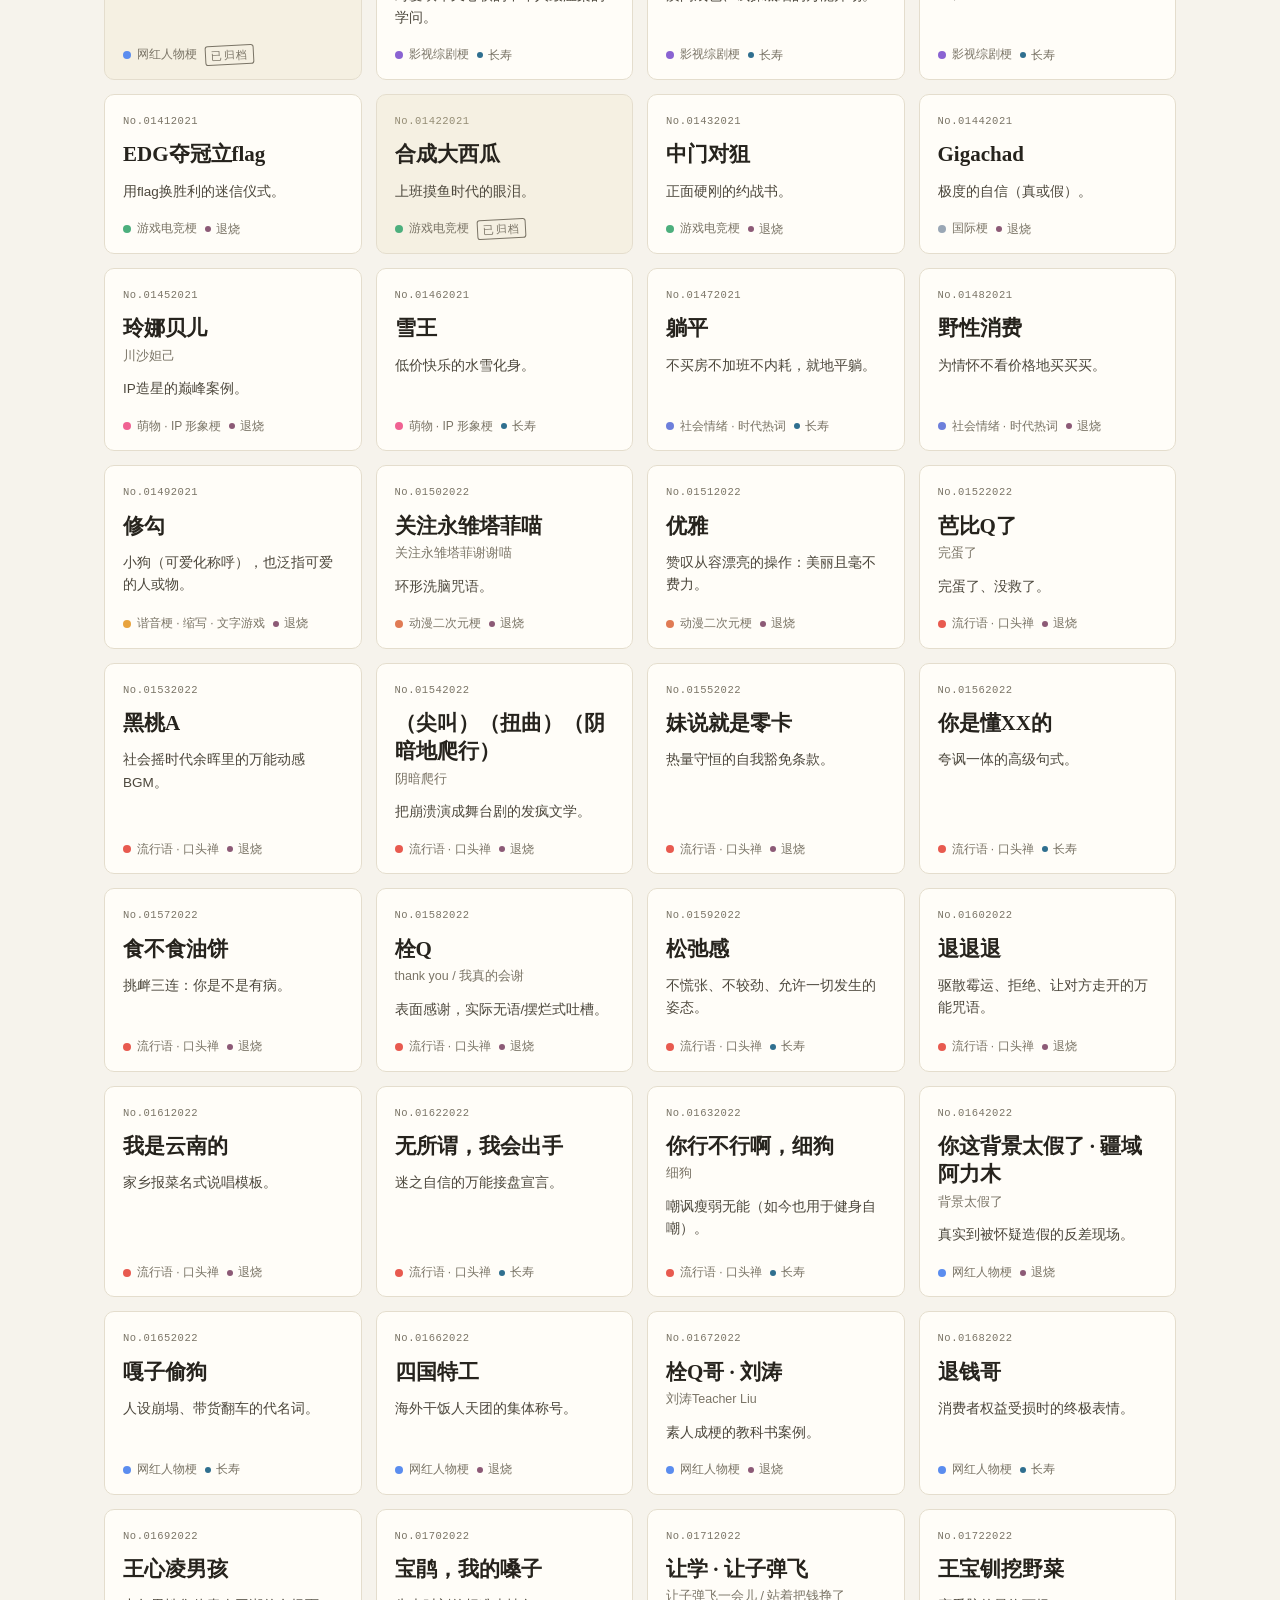
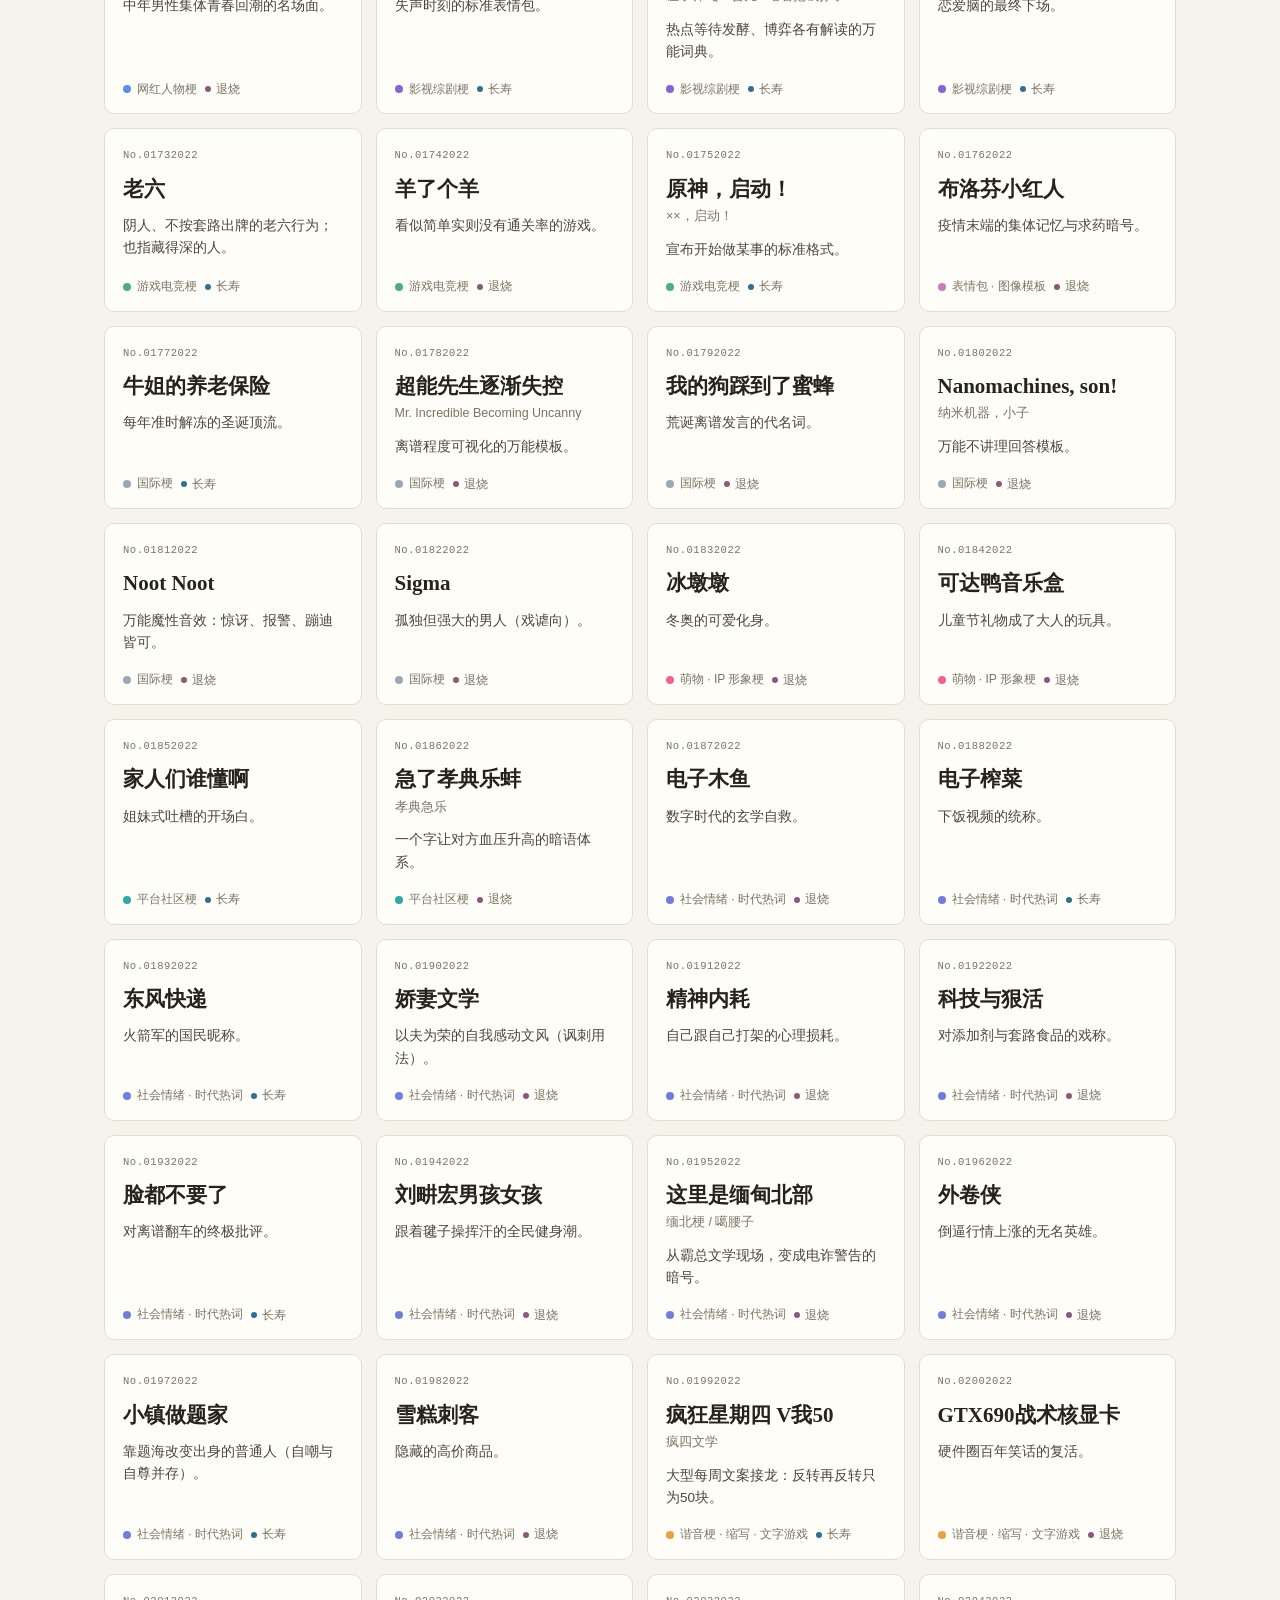
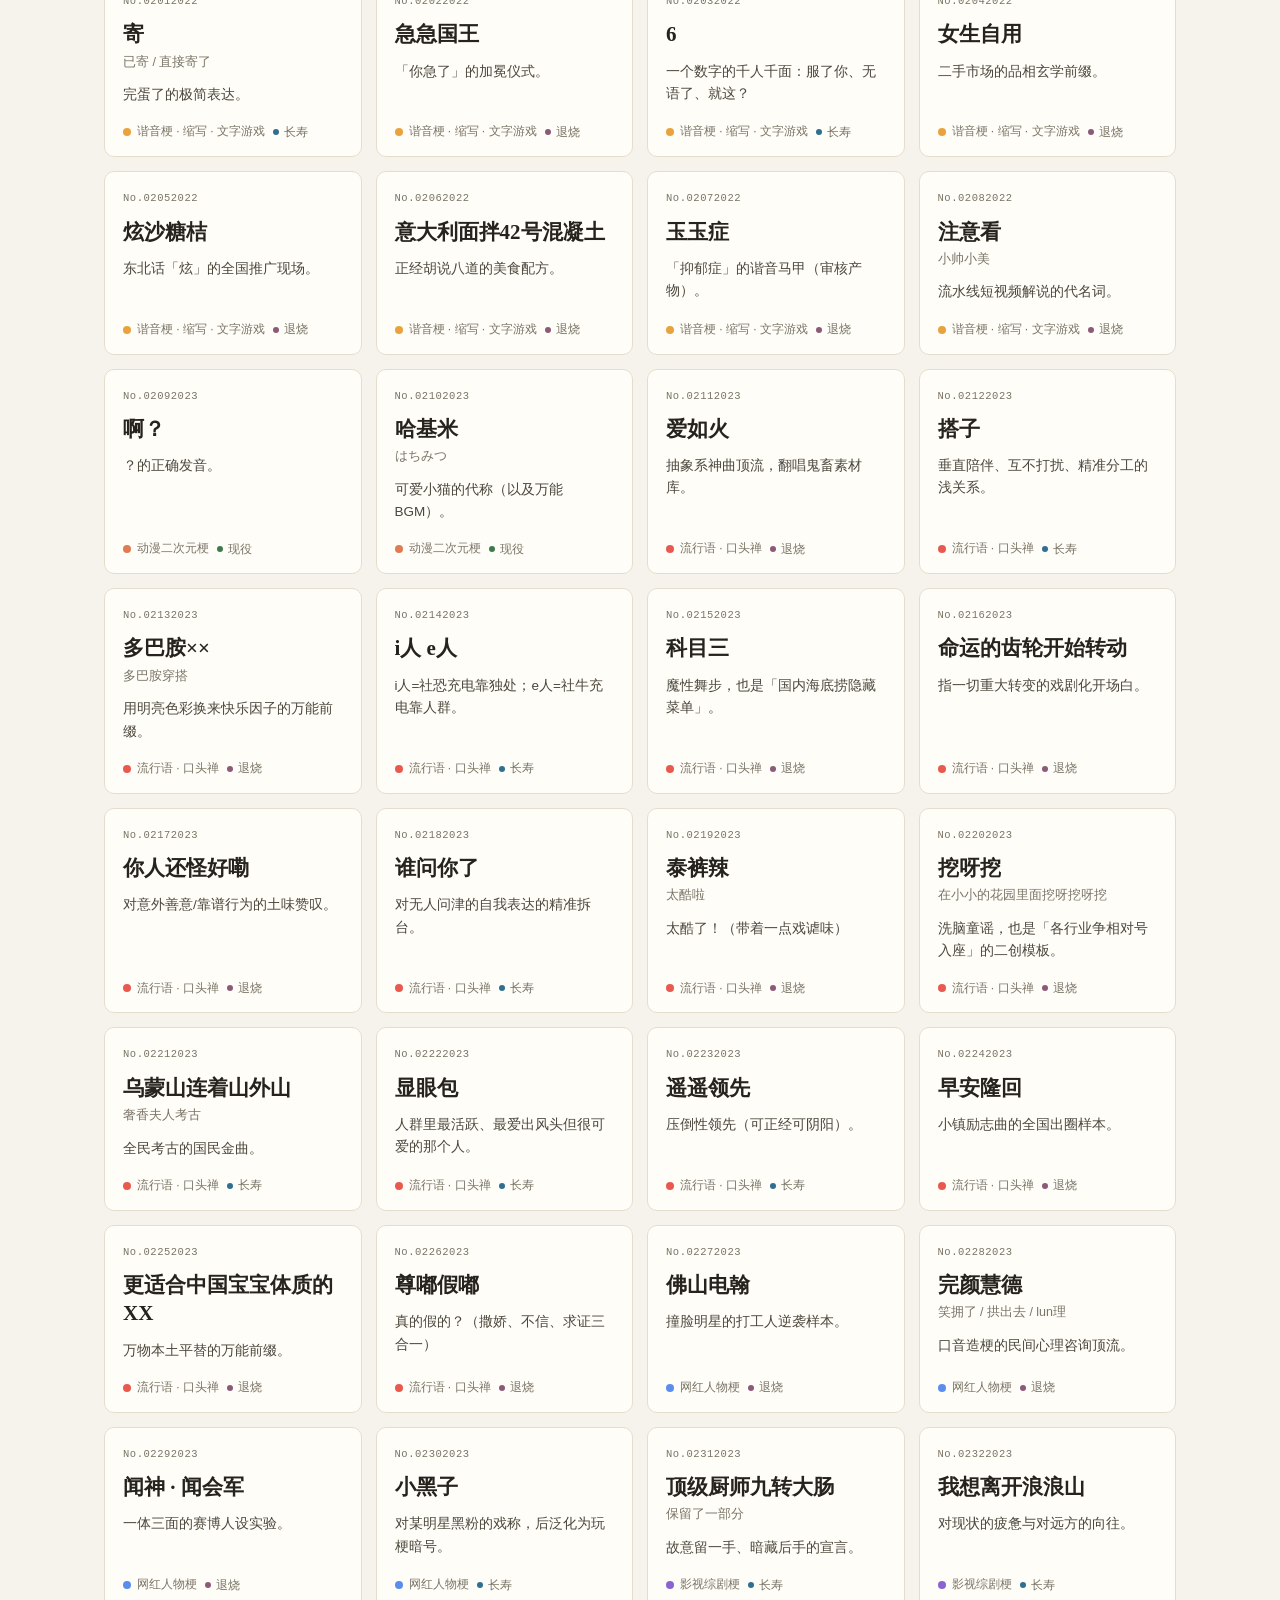
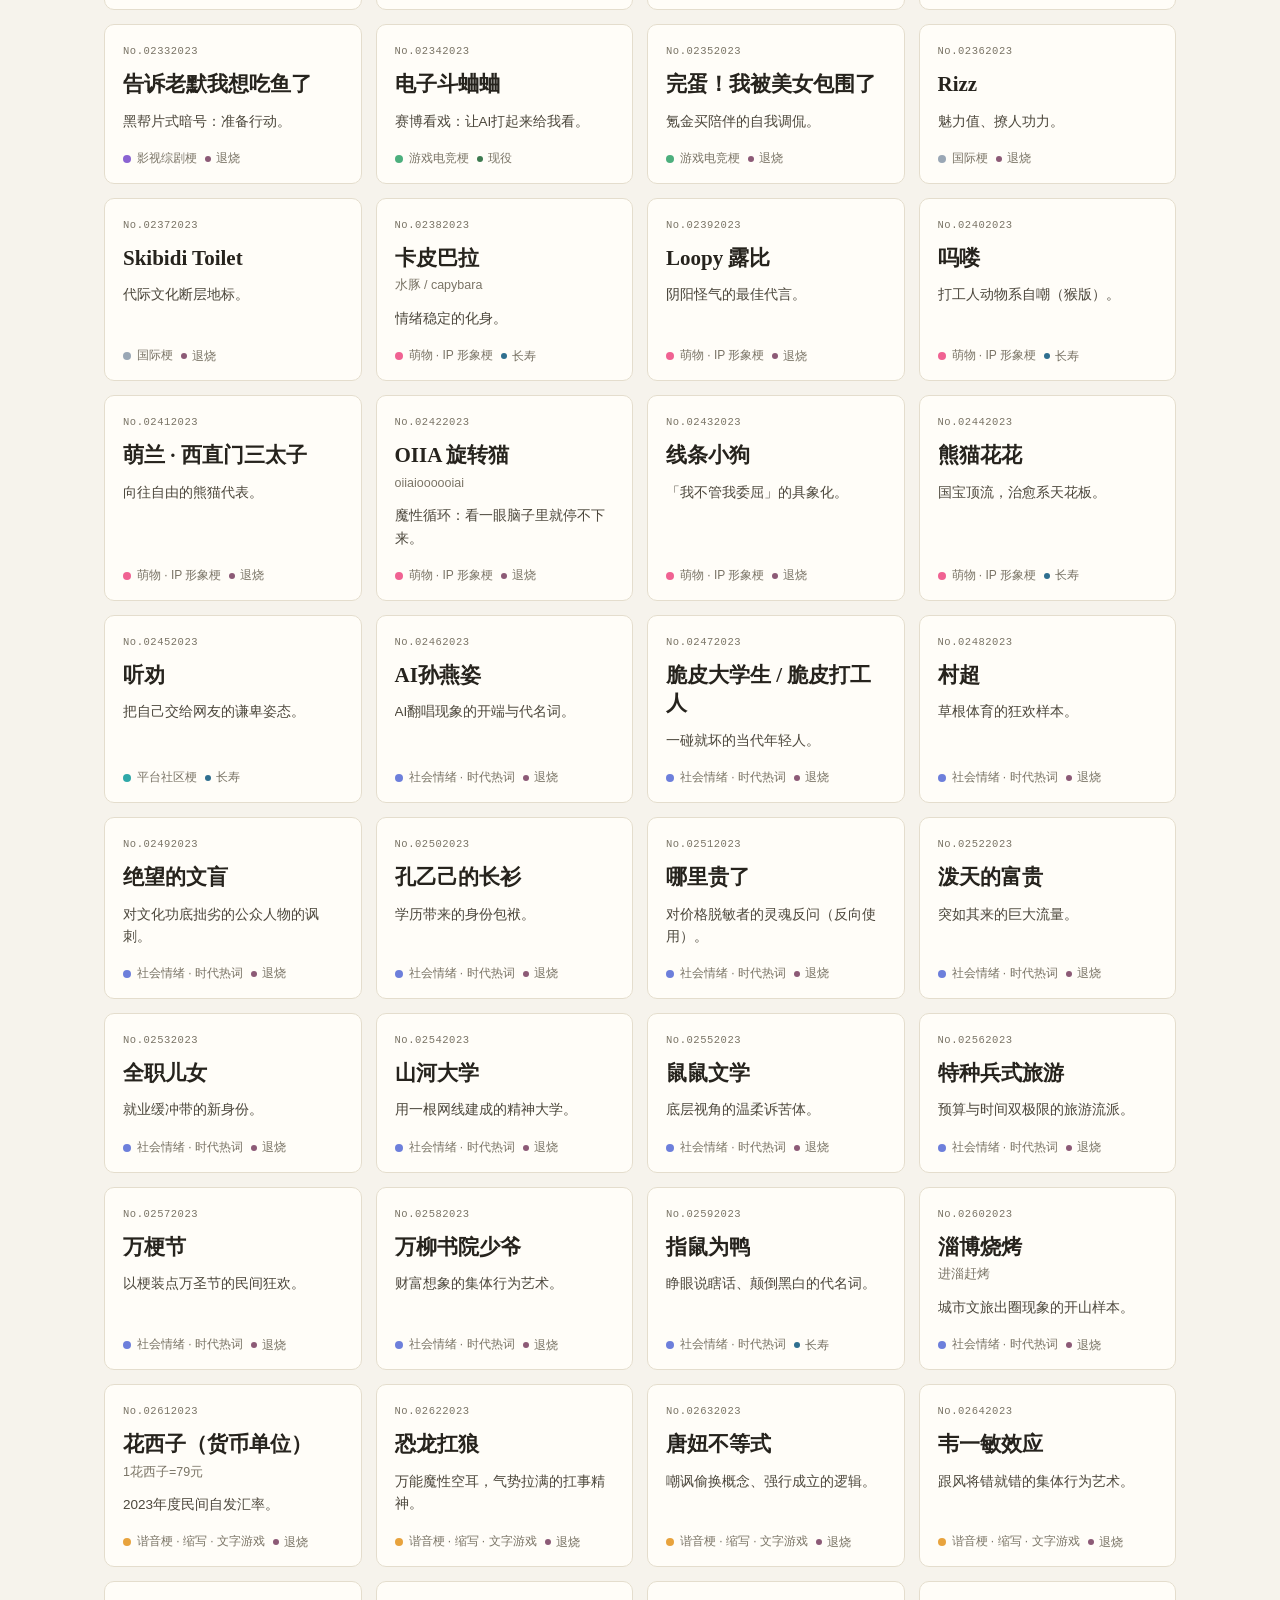
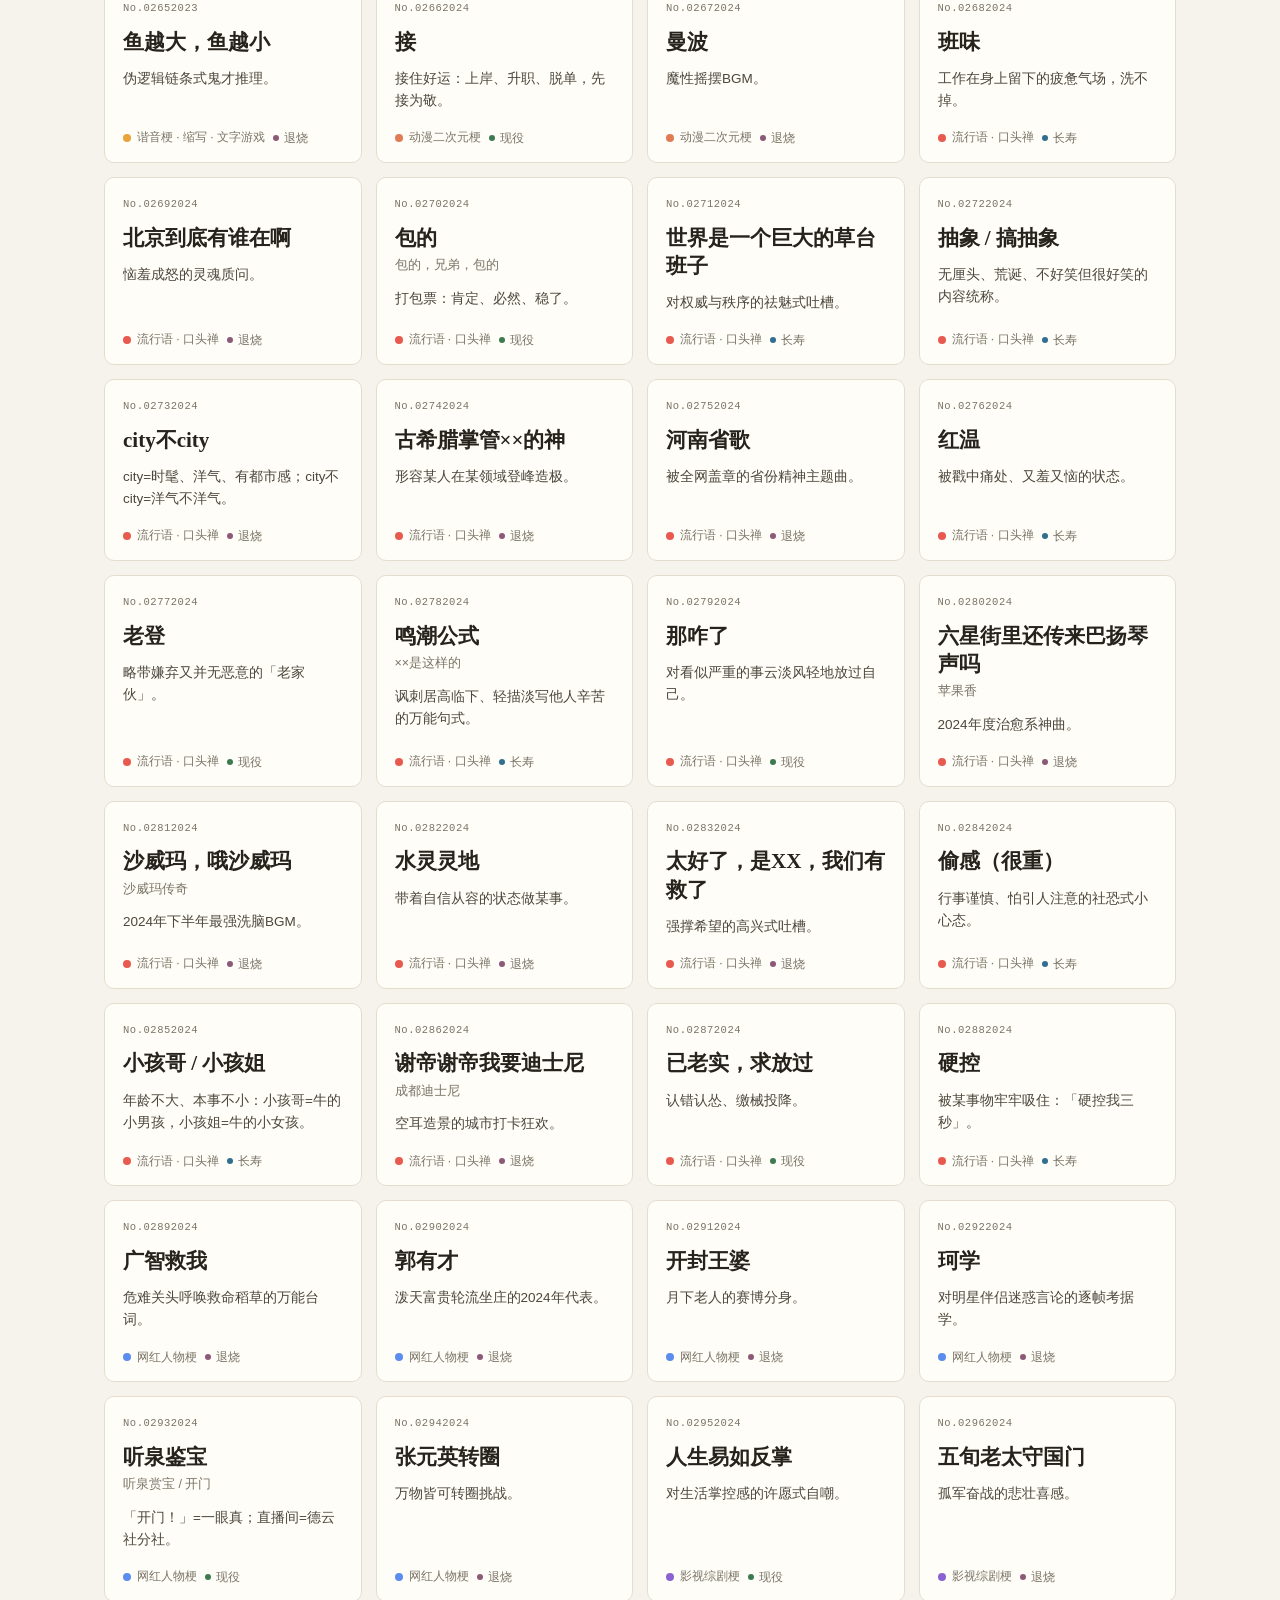
==== commit 063a4c4b: "收录10件：外卷侠/急急国王/人生易如反掌(考据攻坚) + 扎心了老铁/freestyle/官宣/C位/锦鲤/杠精/确认过眼神(年度流行语补全)" ====
--- a/site/index.html
+++ b/site/index.html
@@ -6,7 +6,7 @@
   <title>梗档案馆 · Meme Archive</title>
   <meta name="description" content="中文互联网梗的档案馆：在新梗淹没旧梗之前，把它们登记在册。224 件藏品 · 11 个展厅 · 1986–2026。">
   <link rel="icon" href="data:image/svg+xml;charset=utf-8,%3Csvg xmlns='http://www.w3.org/2000/svg' viewBox='0 0 64 64'%3E%3Crect width='64' height='64' rx='10' fill='%23b3402e'/%3E%3Ctext x='32' y='45' font-size='34' text-anchor='middle' fill='%23fff' font-family='serif'%3E%E6%A2%97%3C/text%3E%3C/svg%3E">
-  <link rel="stylesheet" href="style.css?v=20260905e">
+  <link rel="stylesheet" href="style.css?v=20260905f">
 </head>
 <body>
 
@@ -107,7 +107,7 @@
   </div>
 
   <noscript><p style="text-align:center;padding:40px">本档案馆需要启用 JavaScript 才能浏览。</p></noscript>
-  <script src="data.js?v=20260905e"></script>
-  <script src="app.js?v=20260905e"></script>
+  <script src="data.js?v=20260905f"></script>
+  <script src="app.js?v=20260905f"></script>
 </body>
 </html>
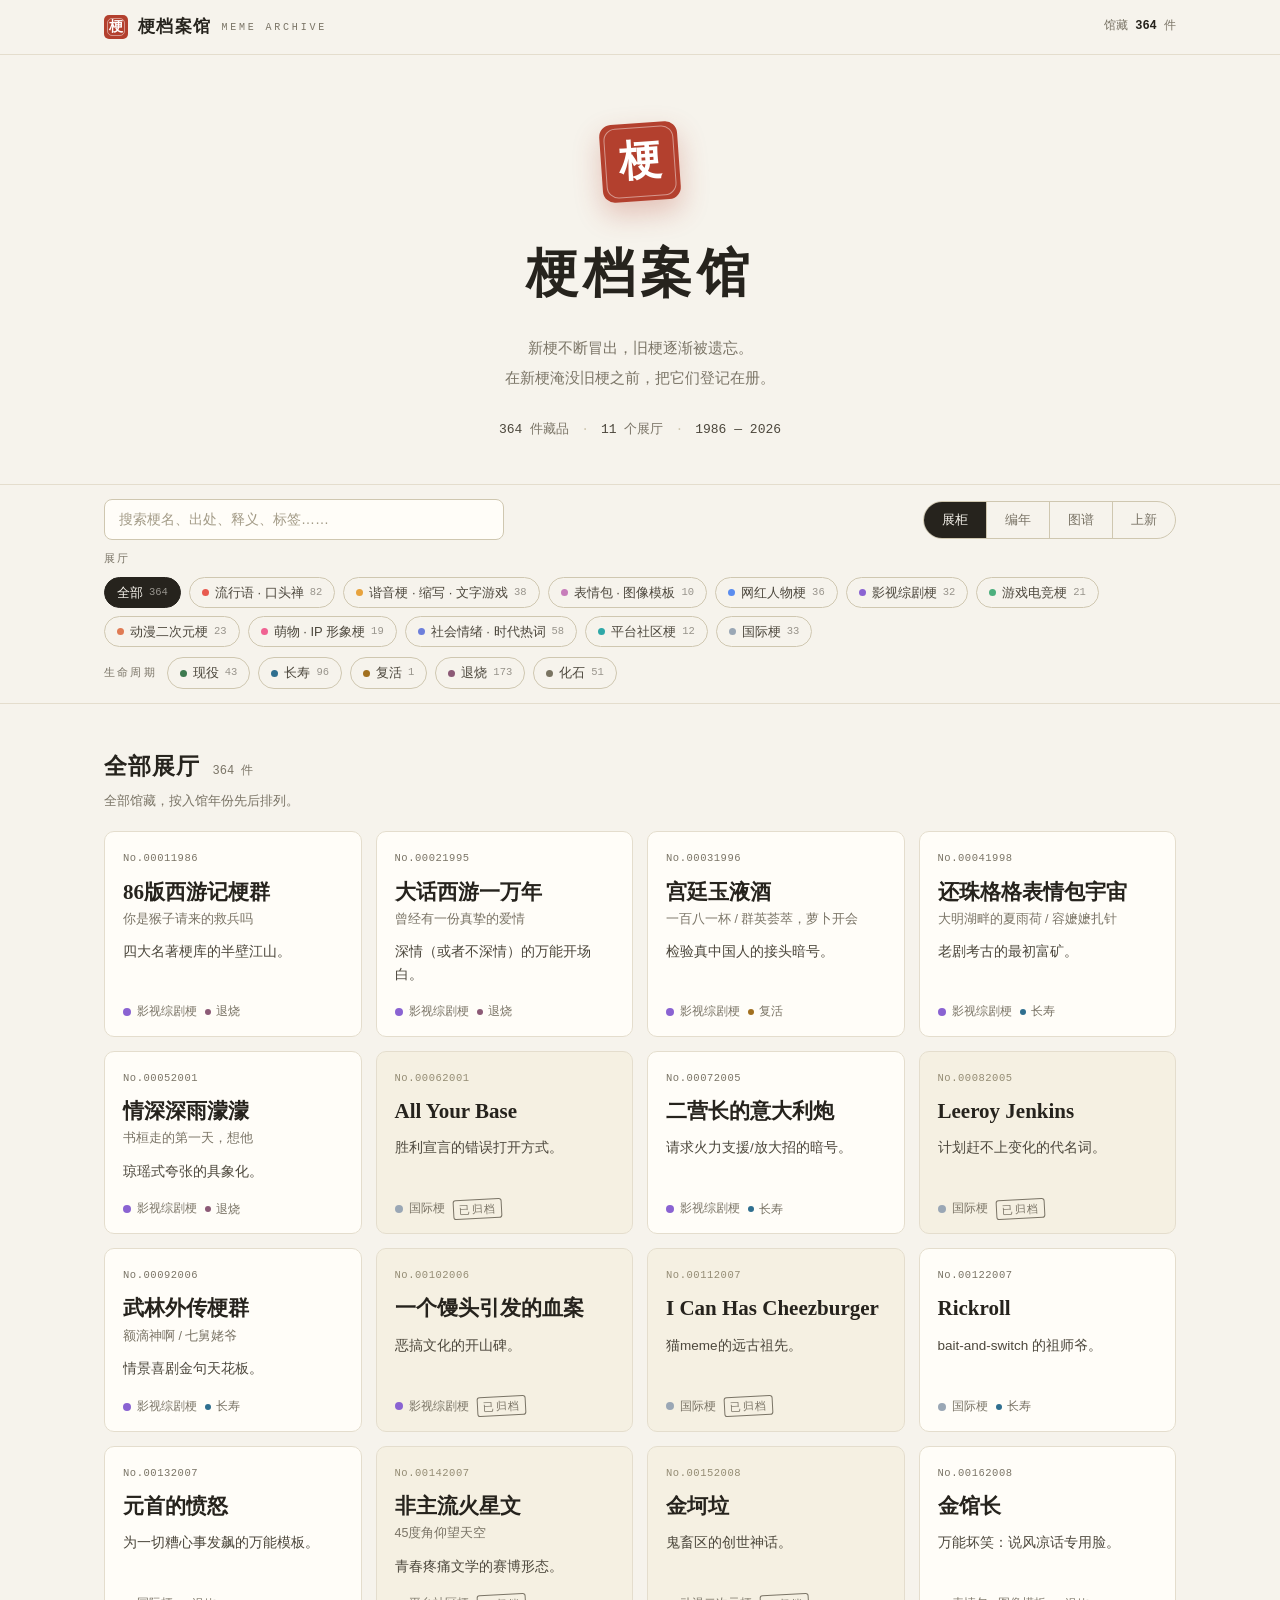
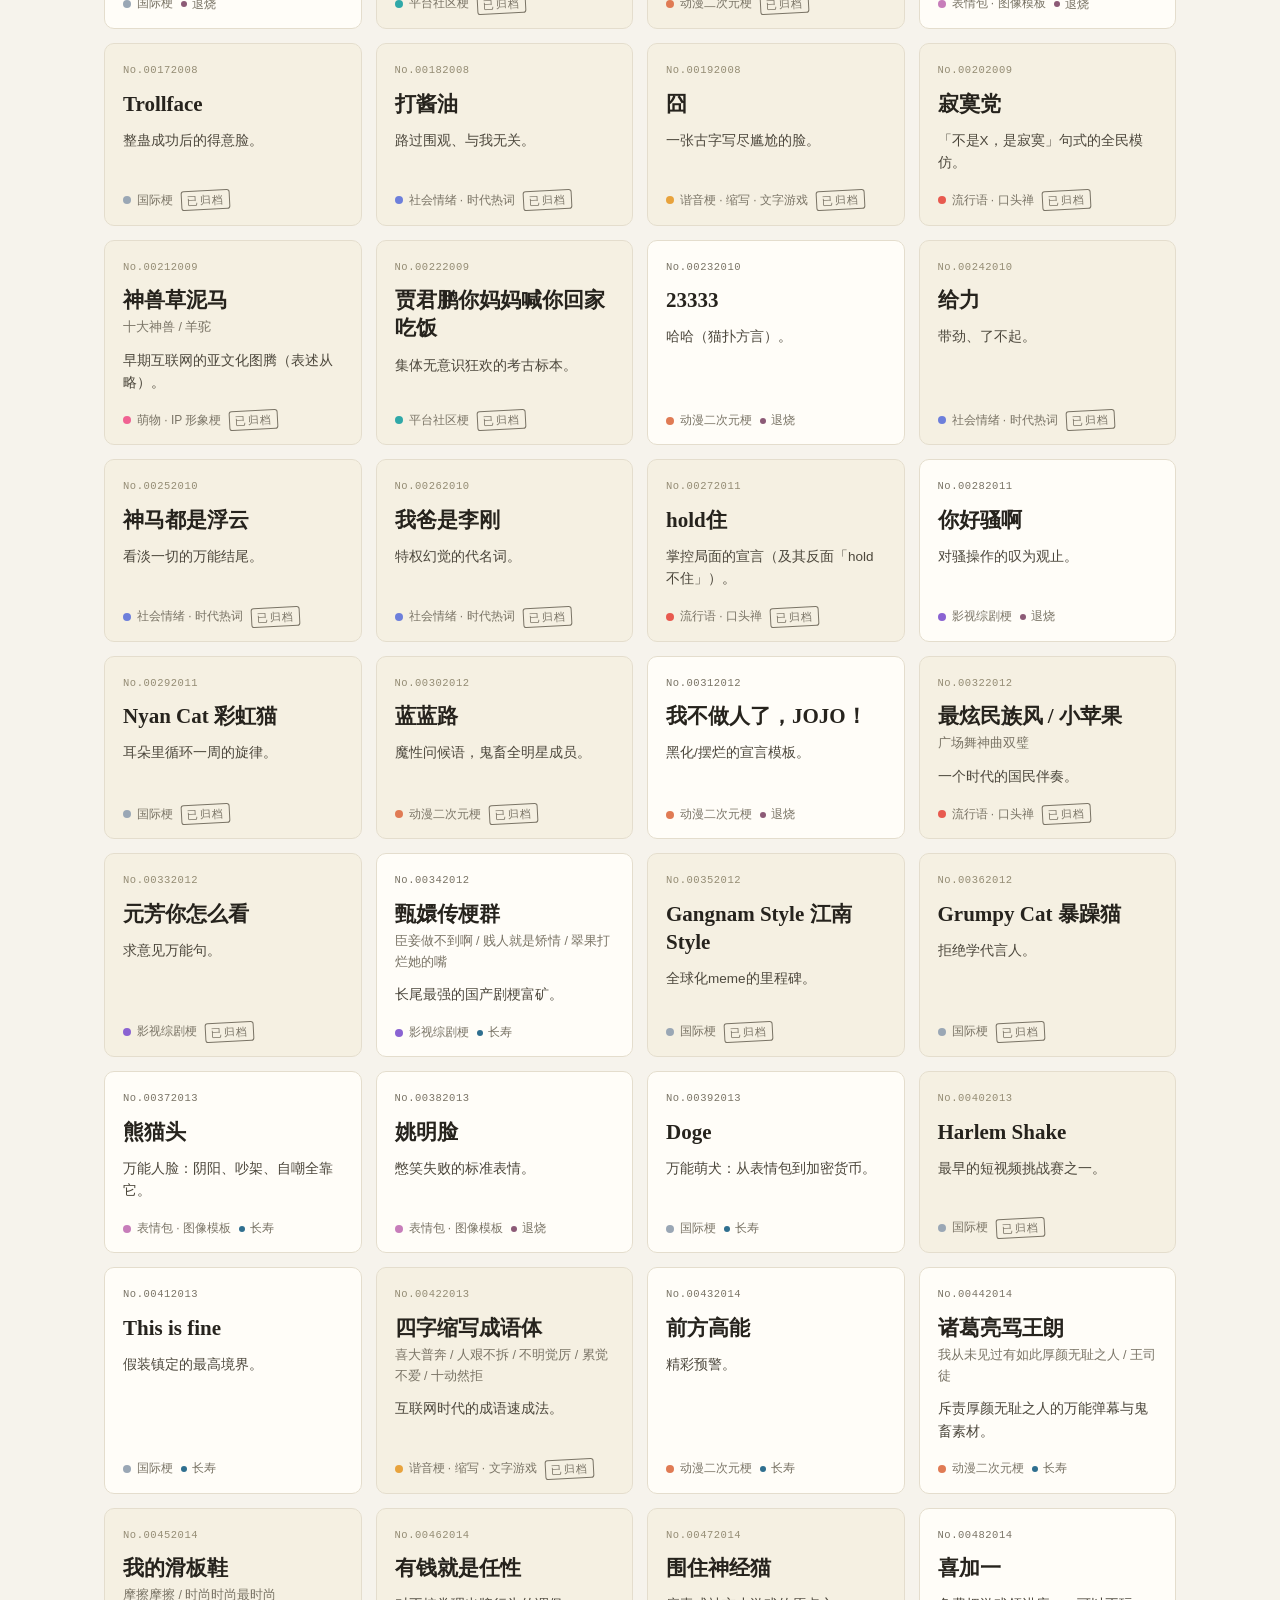
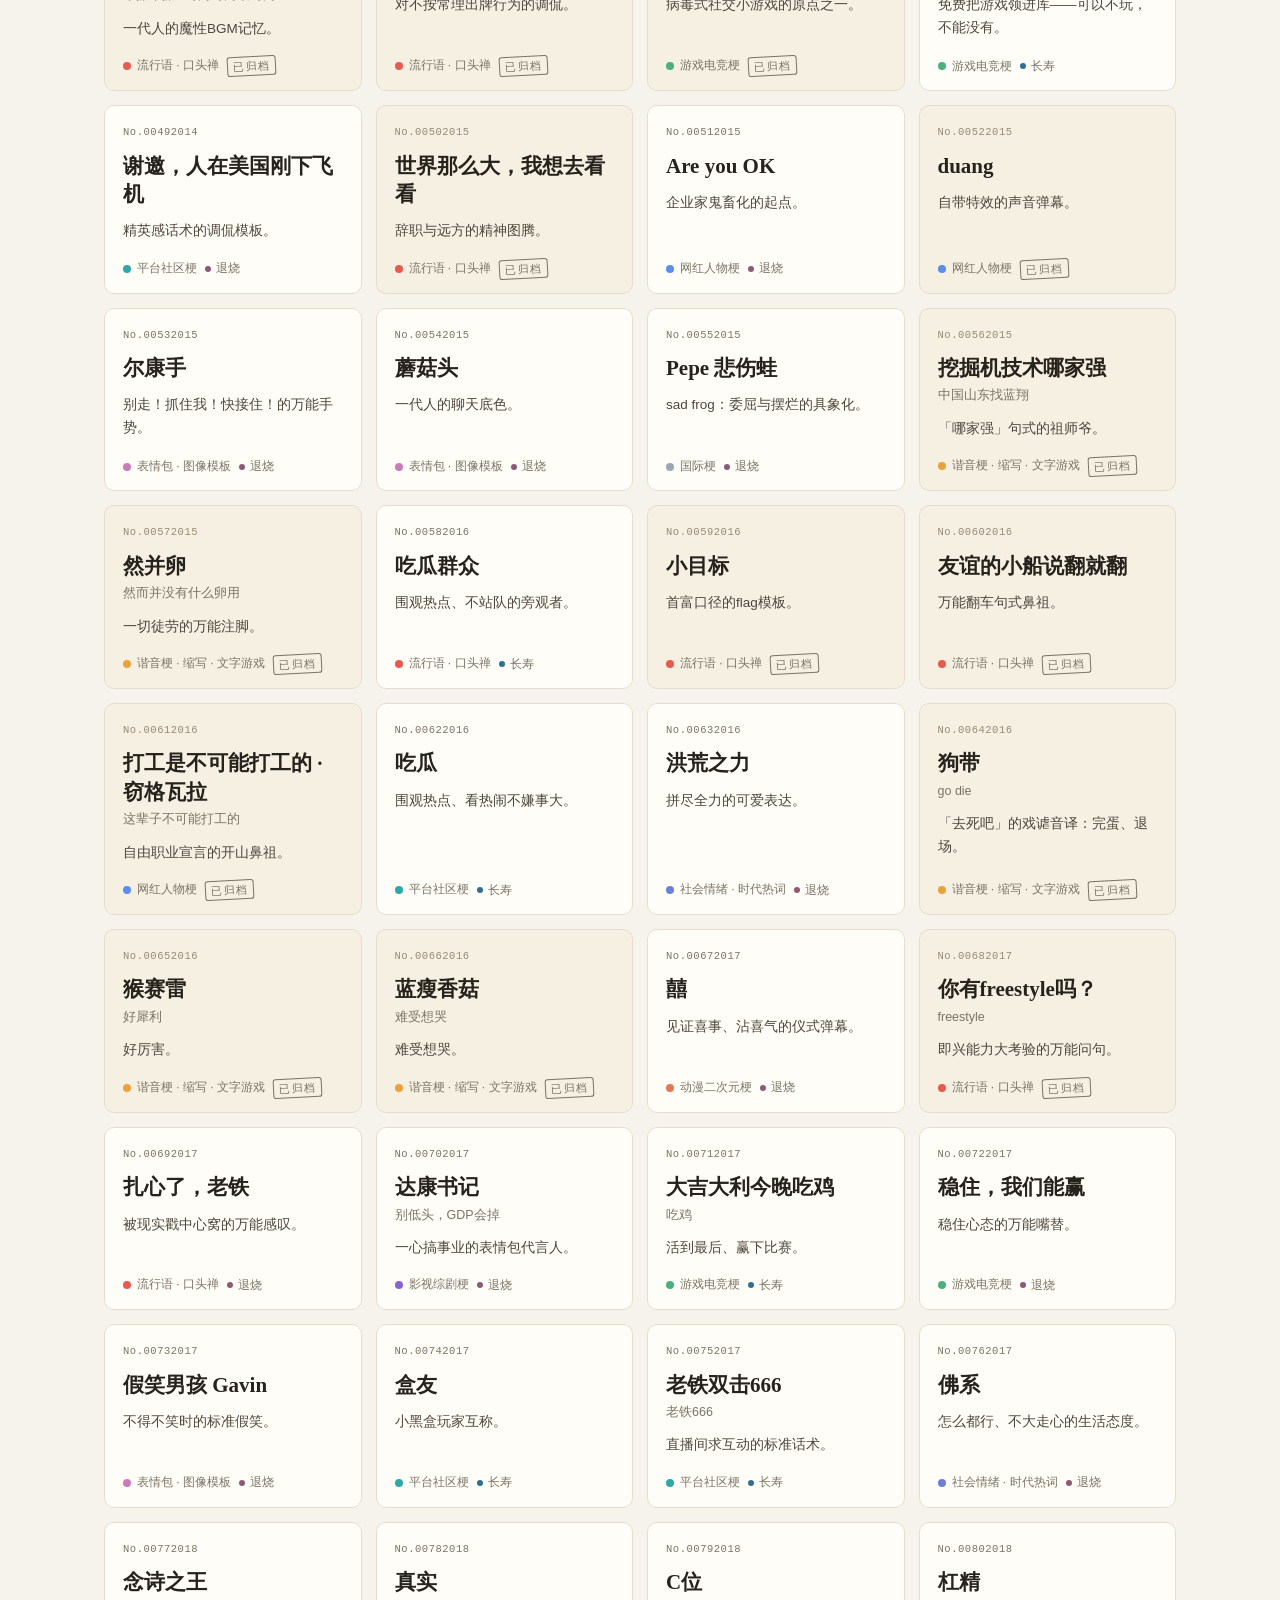
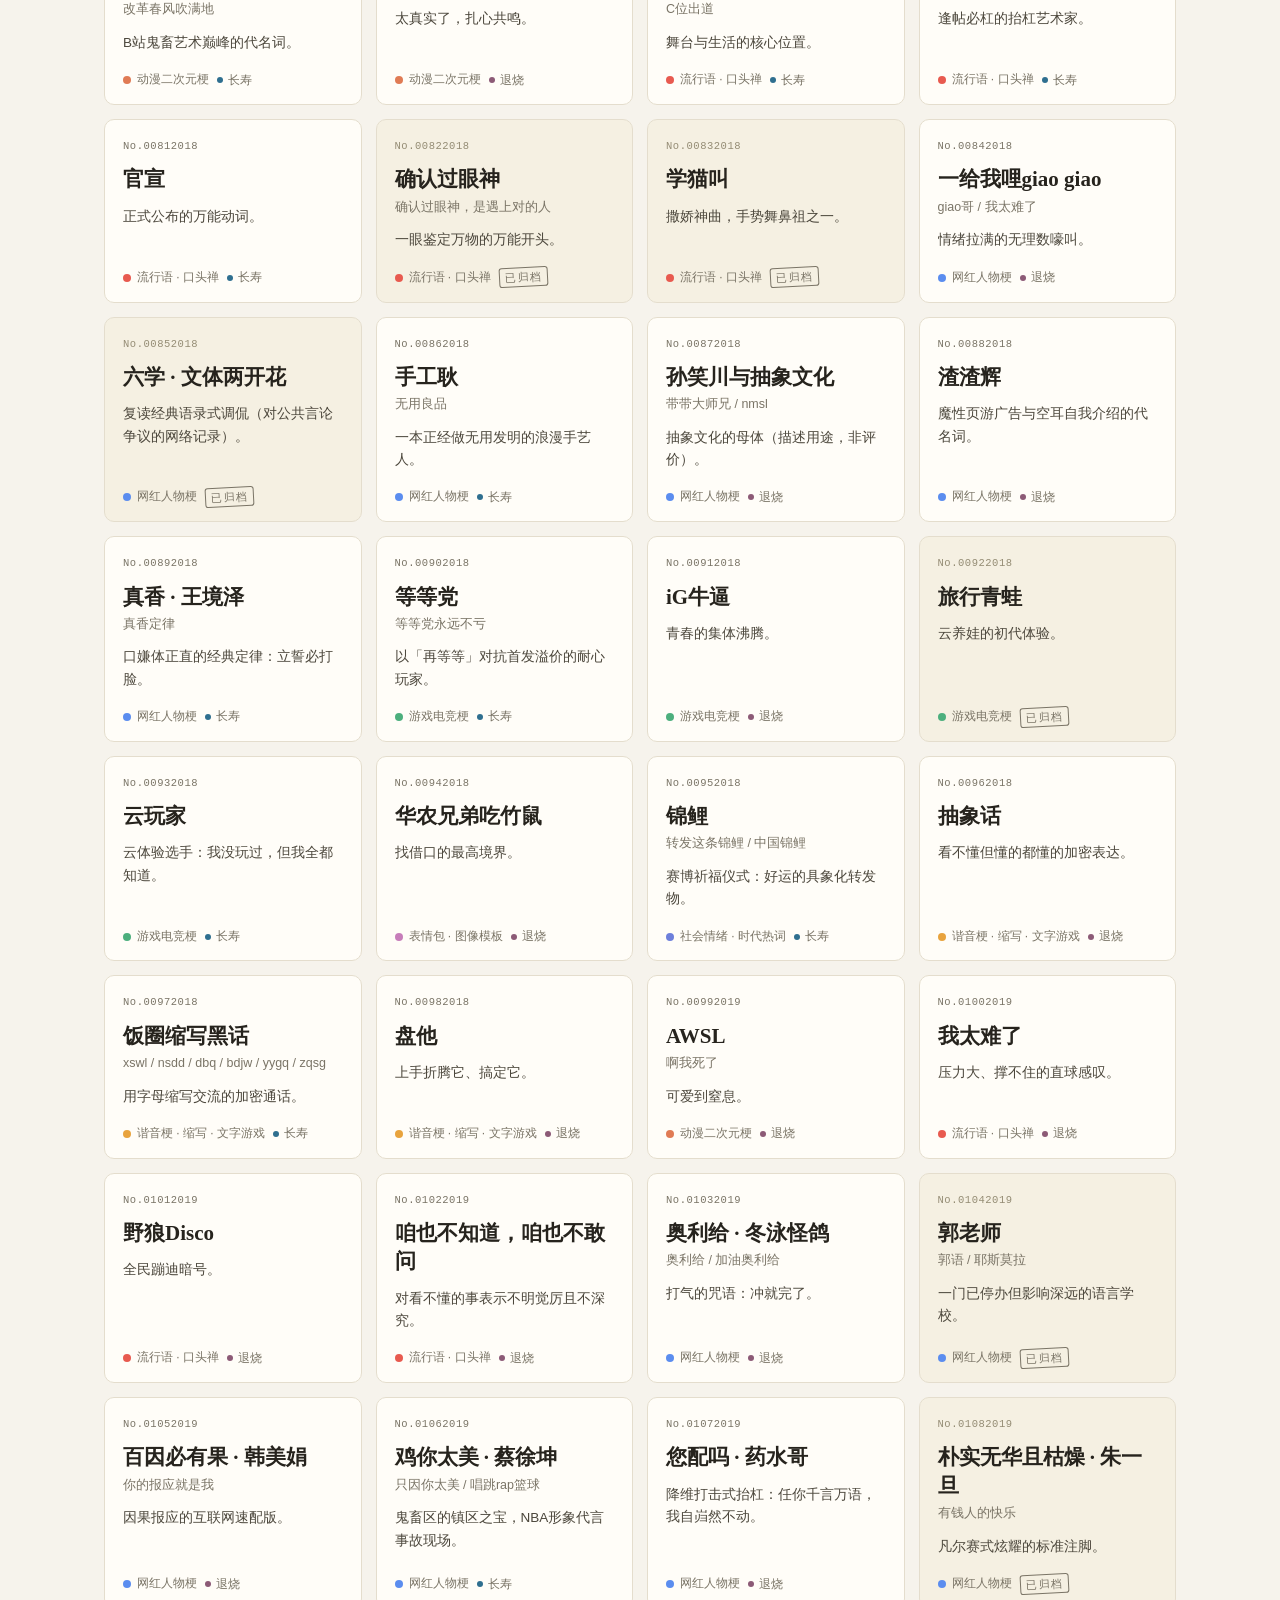
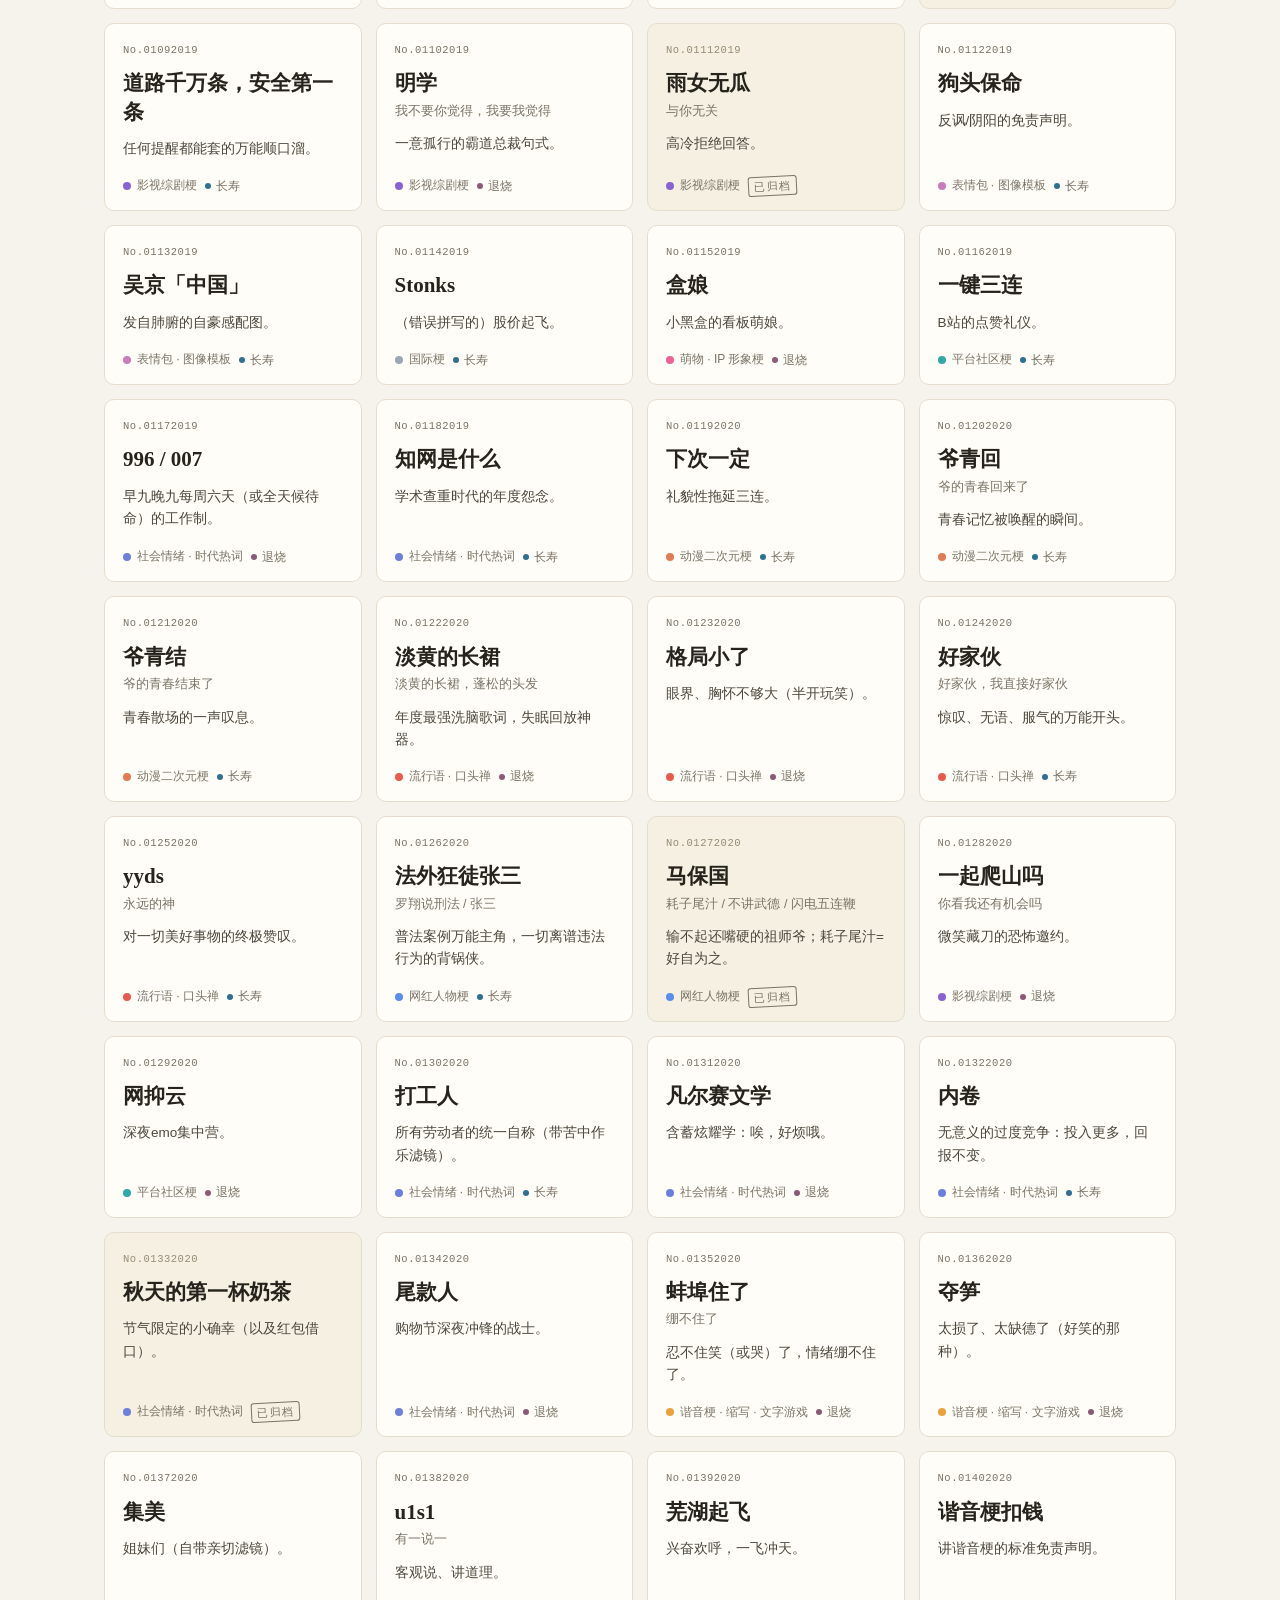
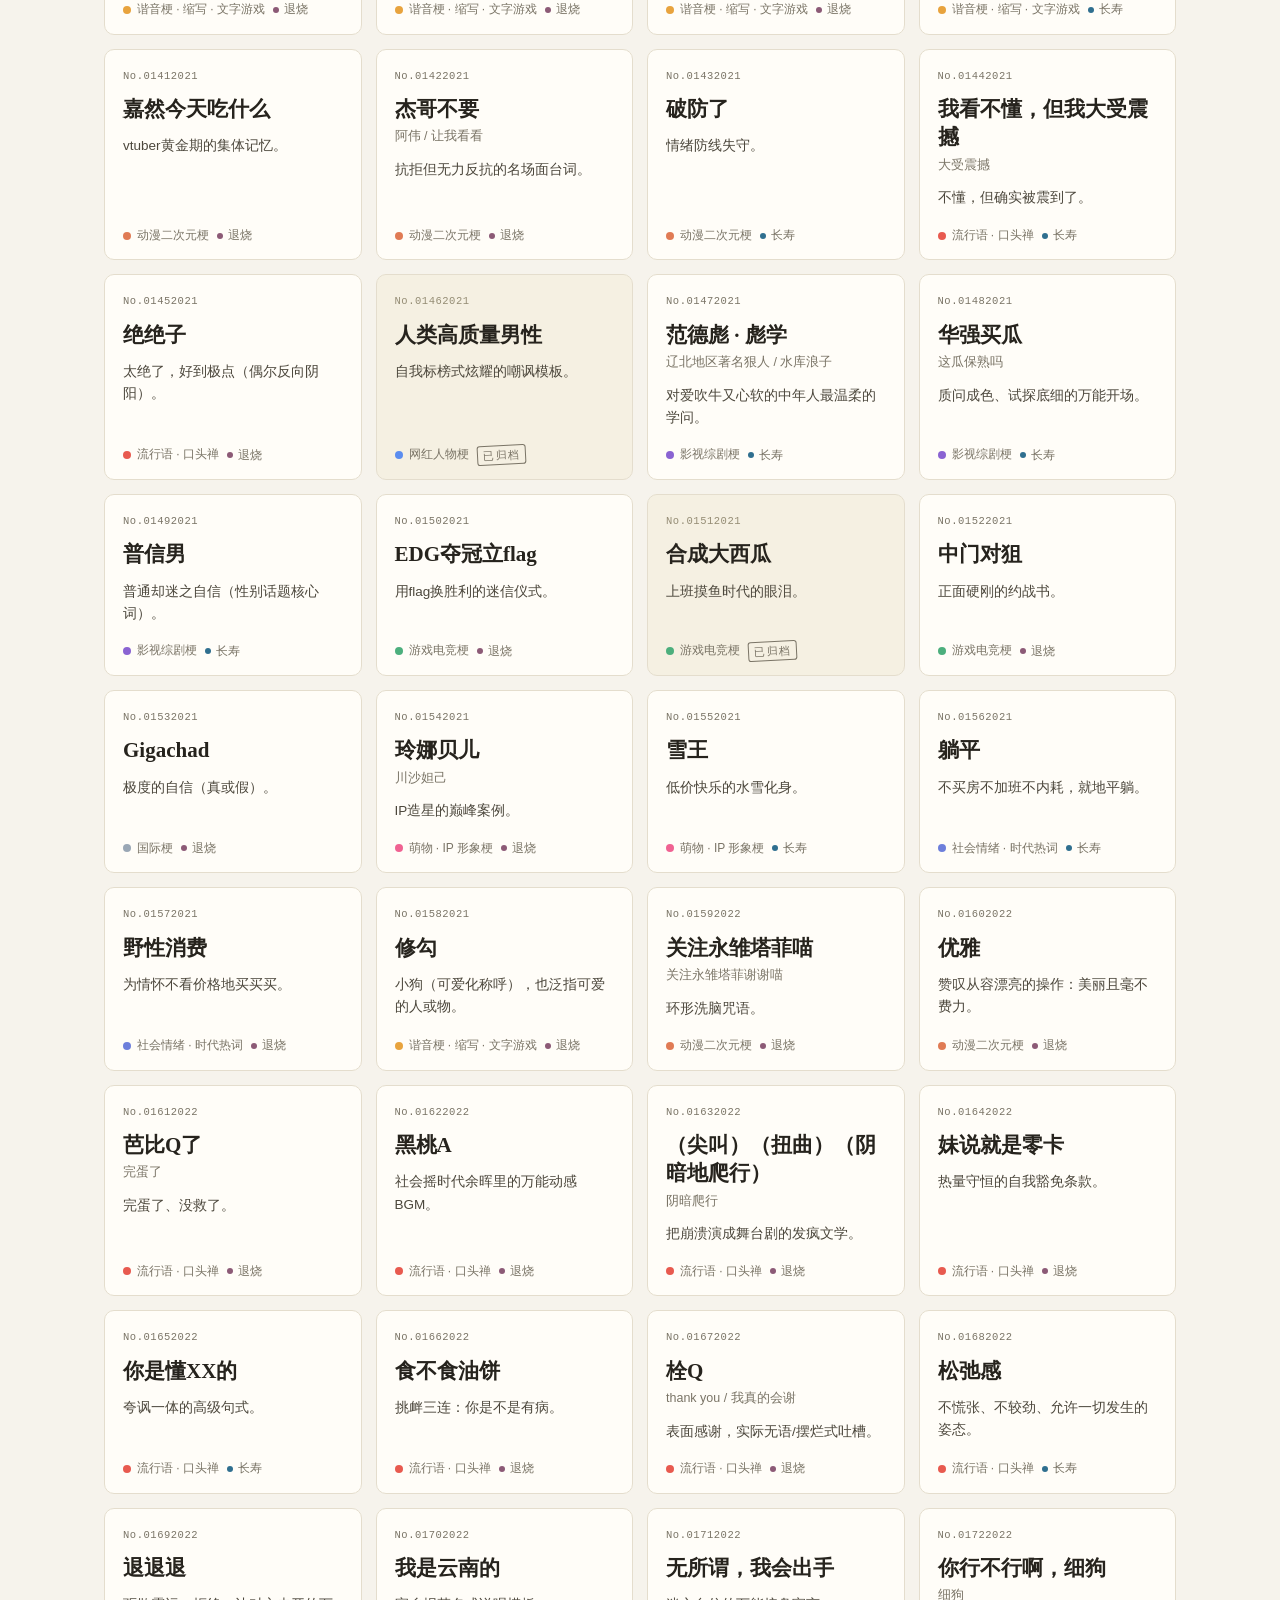
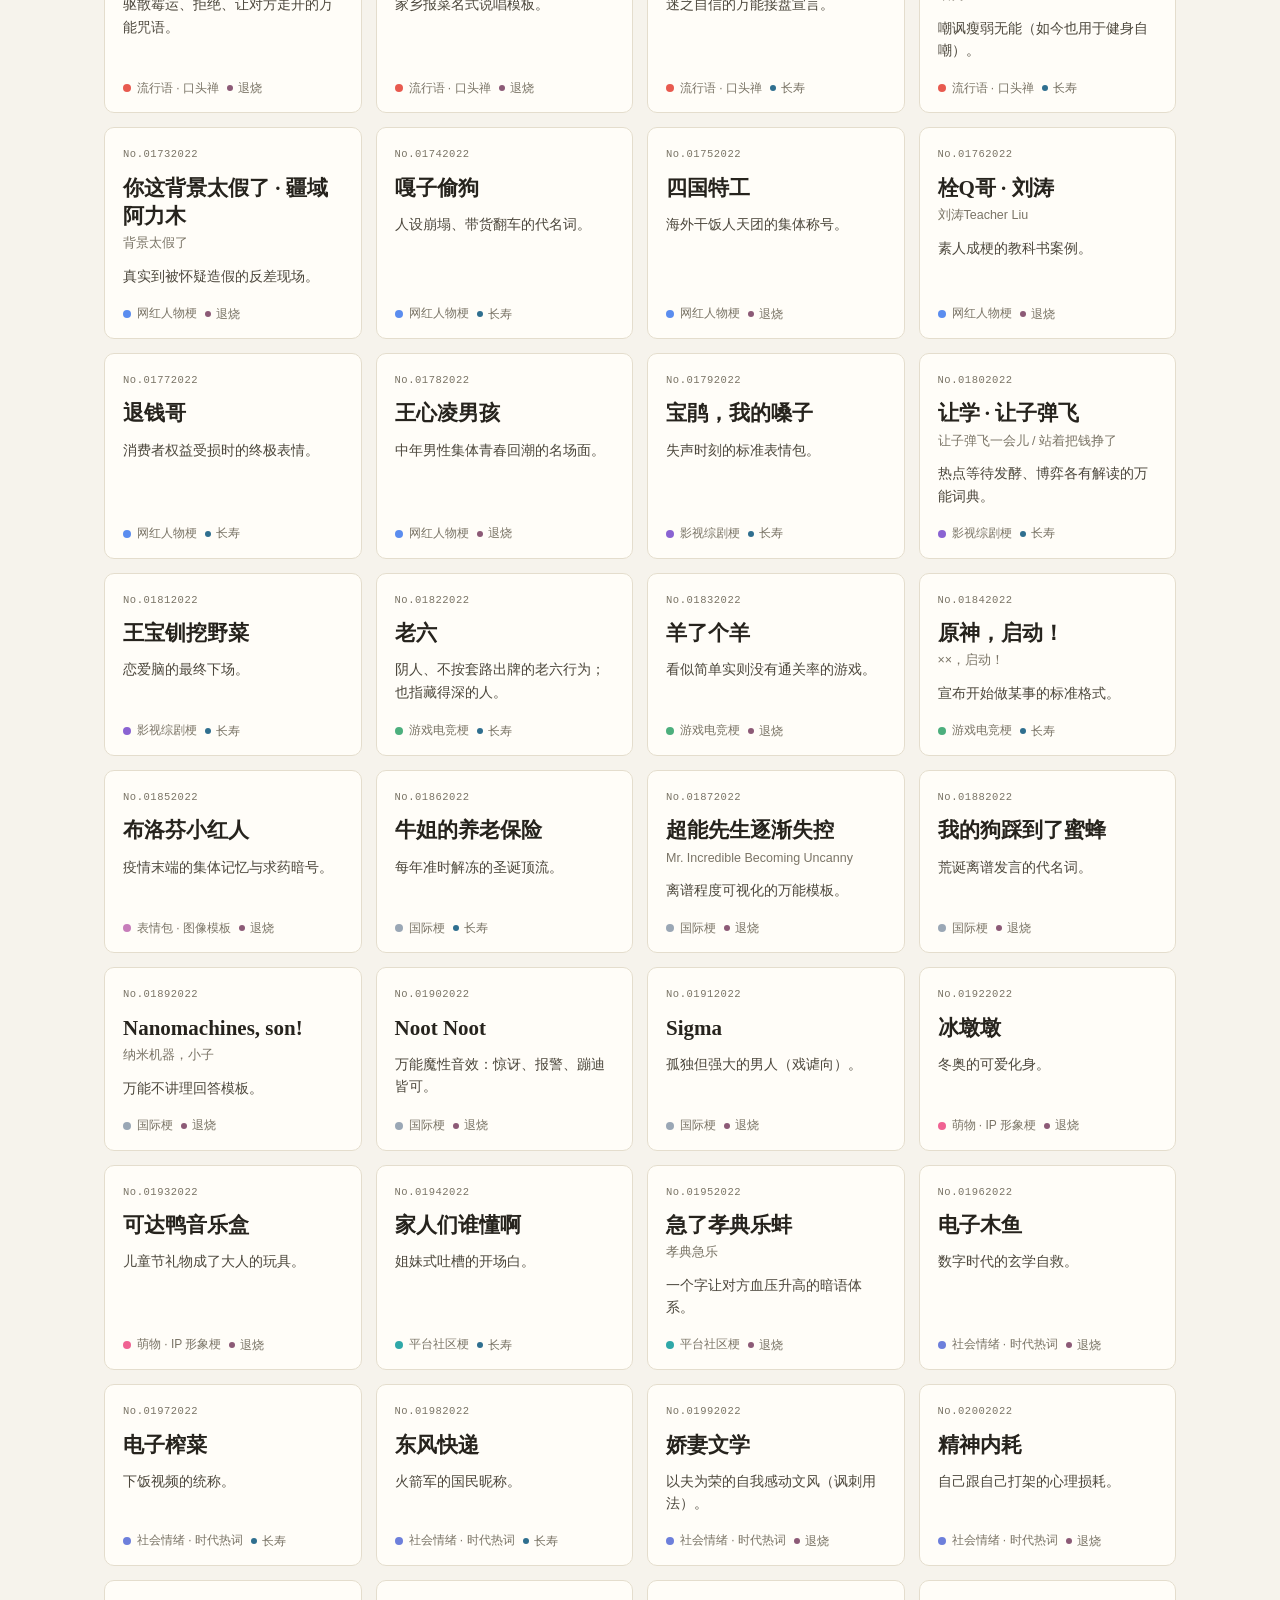
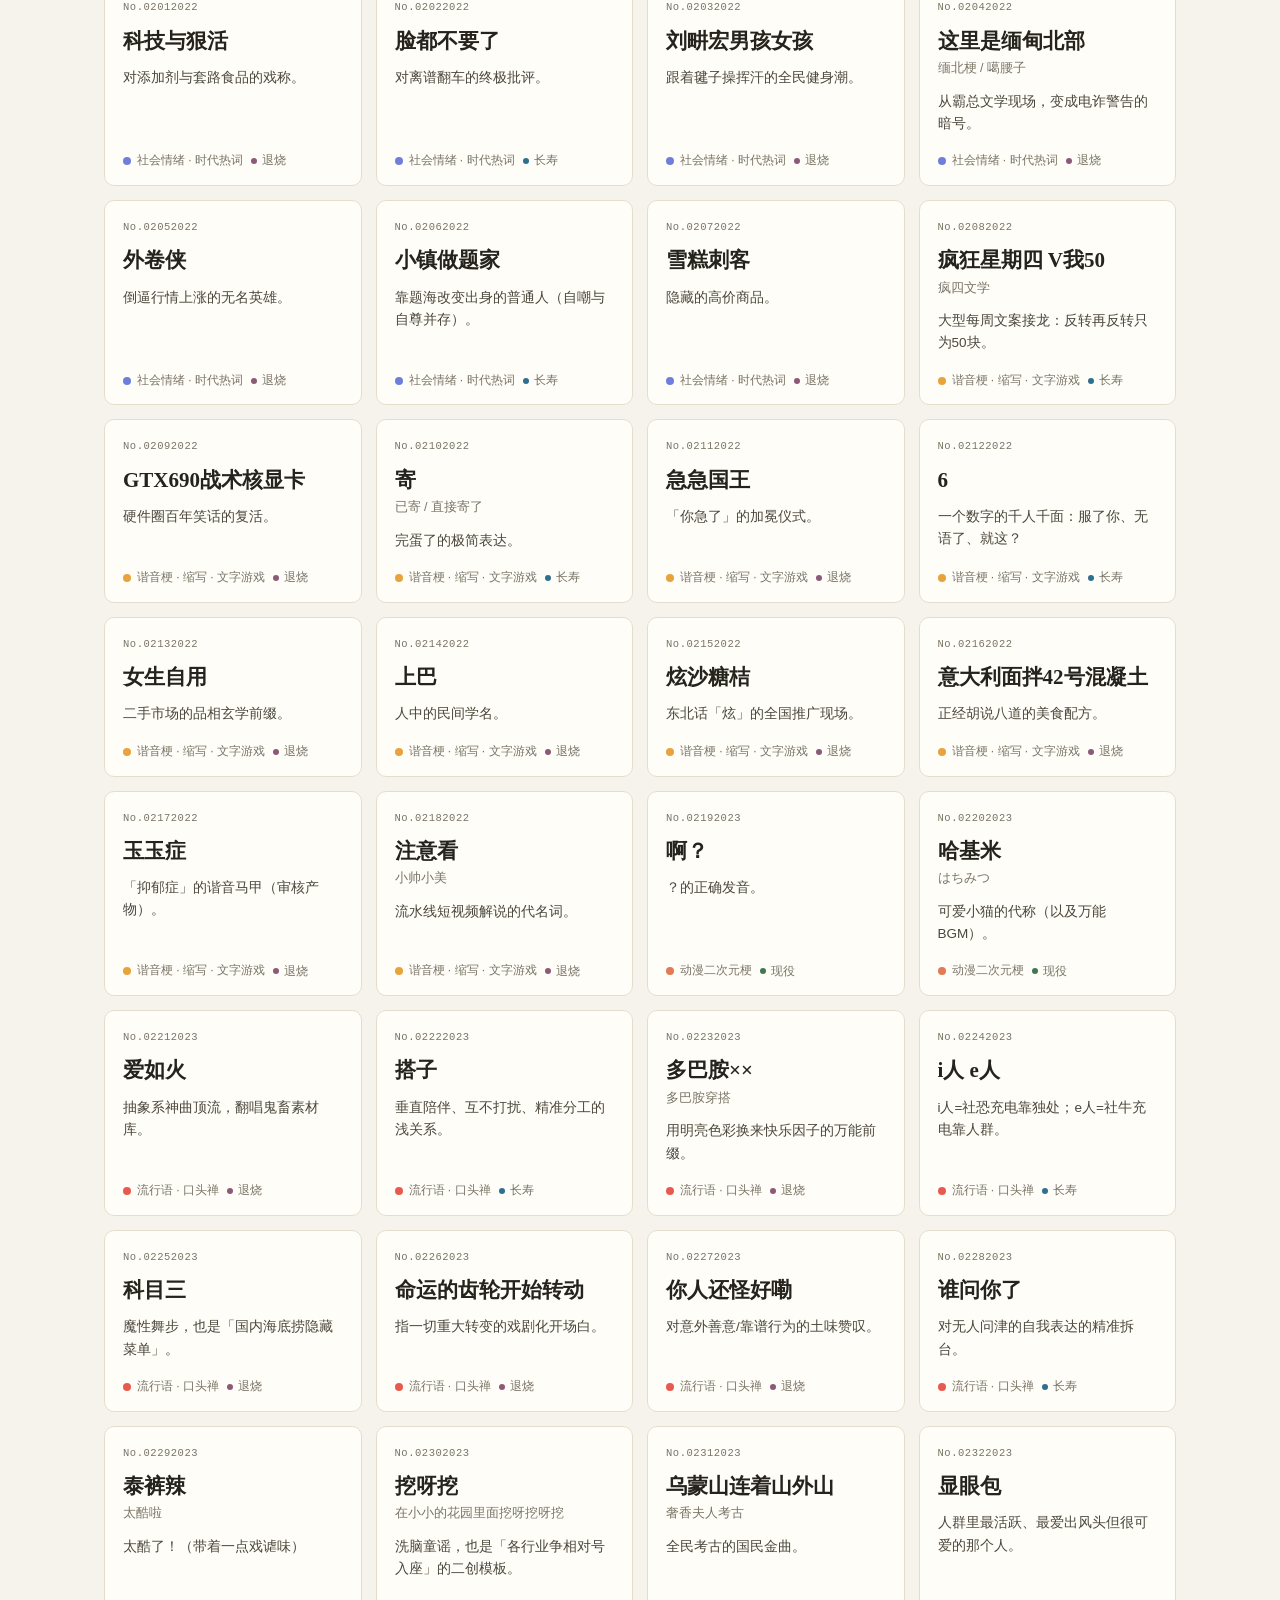
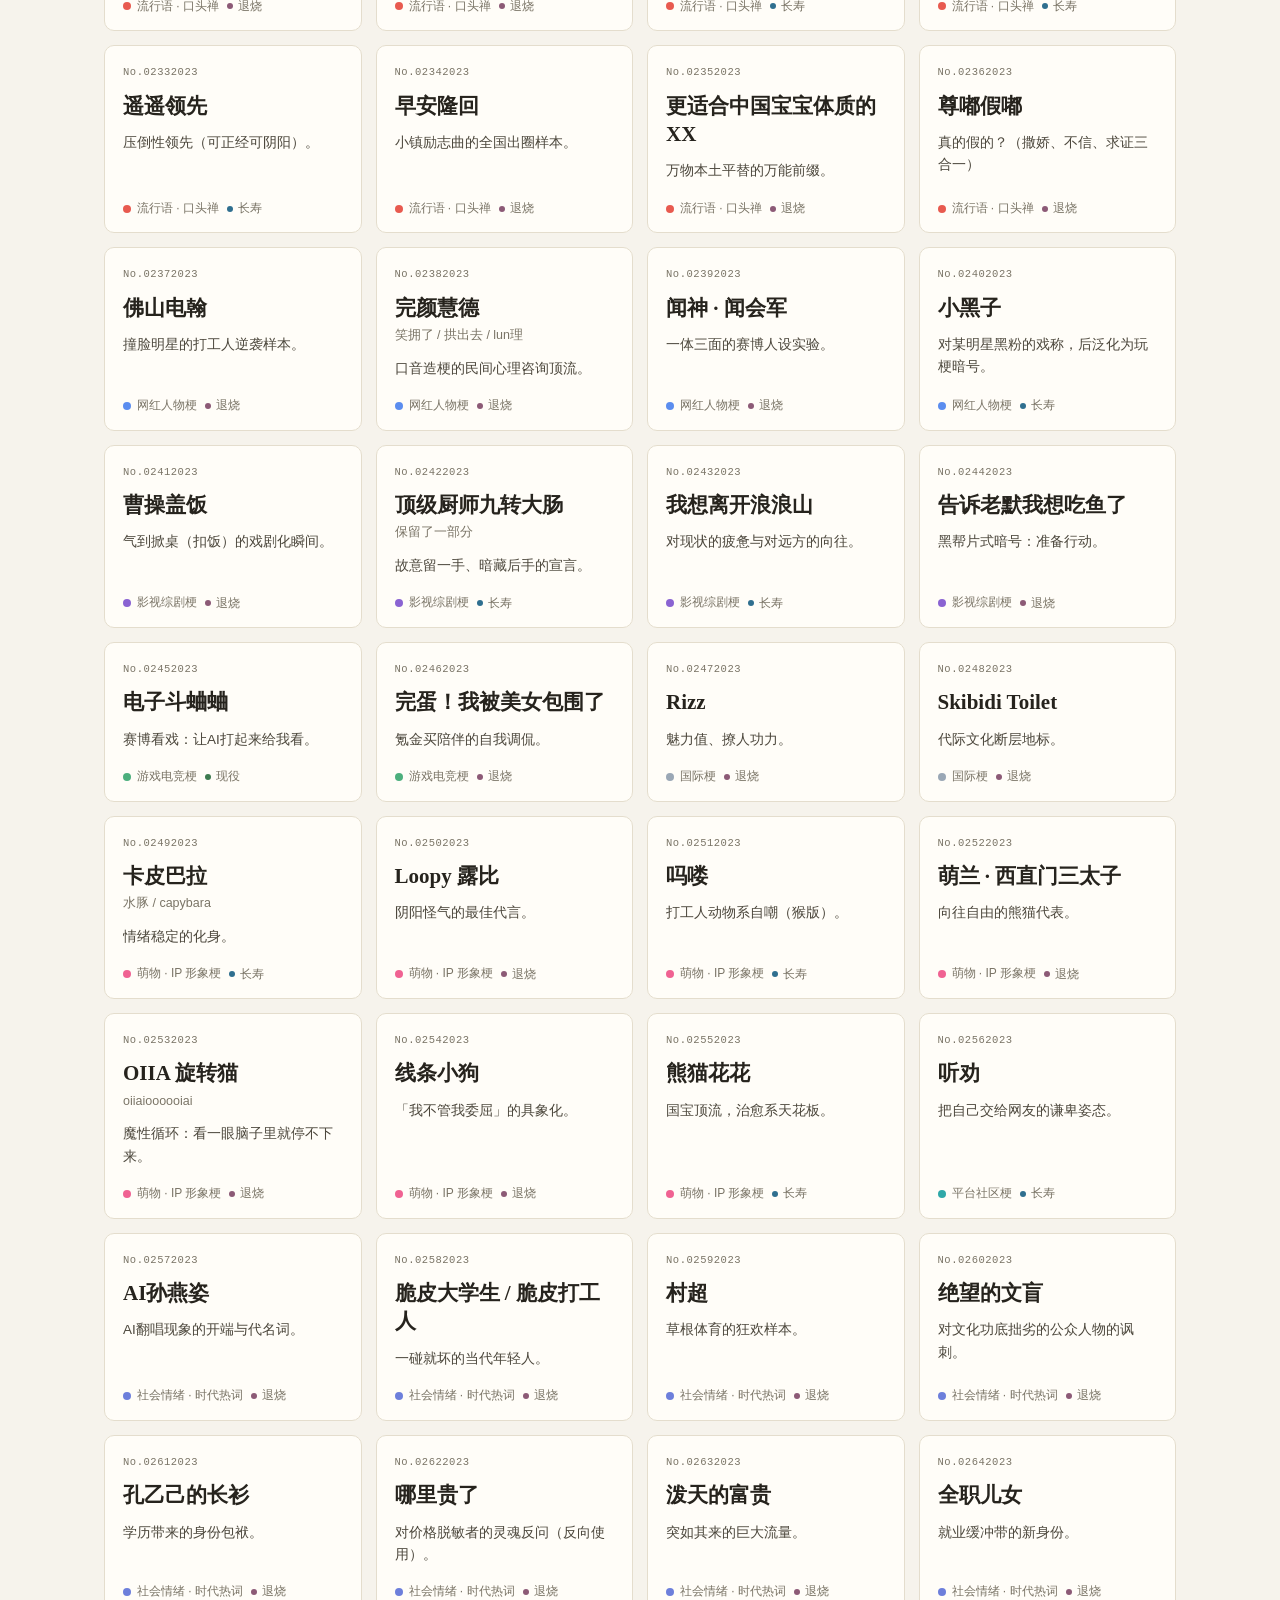
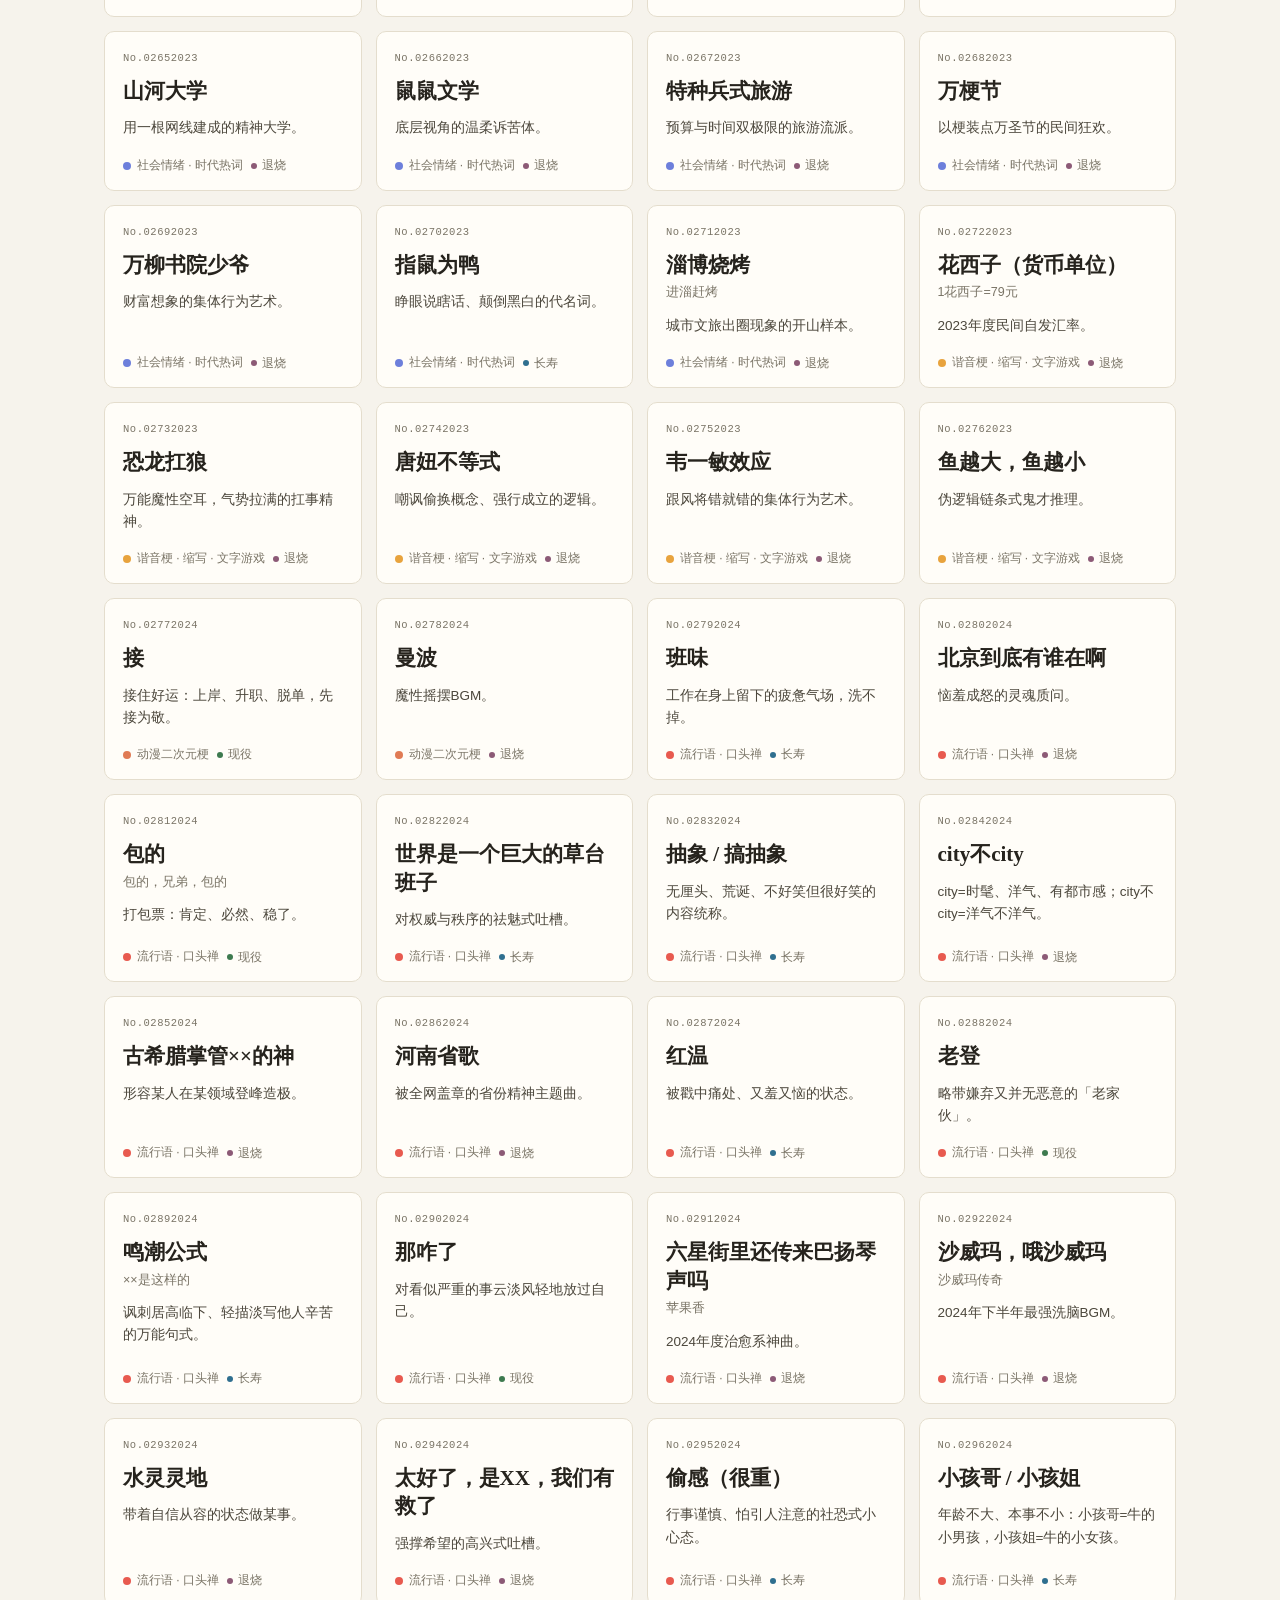
==== commit e0fbc31c: "收录12件：曹操盖饭/上巴/老叟戏顽童(考据攻坚) + 一个馒头/囧/hold住/世界那么大/有钱就是任性/小目标/狗带/友谊的小船/寂寞党(2006-2016年代补全)" ====
--- a/site/index.html
+++ b/site/index.html
@@ -6,7 +6,7 @@
   <title>梗档案馆 · Meme Archive</title>
   <meta name="description" content="中文互联网梗的档案馆：在新梗淹没旧梗之前，把它们登记在册。224 件藏品 · 11 个展厅 · 1986–2026。">
   <link rel="icon" href="data:image/svg+xml;charset=utf-8,%3Csvg xmlns='http://www.w3.org/2000/svg' viewBox='0 0 64 64'%3E%3Crect width='64' height='64' rx='10' fill='%23b3402e'/%3E%3Ctext x='32' y='45' font-size='34' text-anchor='middle' fill='%23fff' font-family='serif'%3E%E6%A2%97%3C/text%3E%3C/svg%3E">
-  <link rel="stylesheet" href="style.css?v=20260905f">
+  <link rel="stylesheet" href="style.css?v=20260906a">
 </head>
 <body>
 
@@ -107,7 +107,7 @@
   </div>
 
   <noscript><p style="text-align:center;padding:40px">本档案馆需要启用 JavaScript 才能浏览。</p></noscript>
-  <script src="data.js?v=20260905f"></script>
-  <script src="app.js?v=20260905f"></script>
+  <script src="data.js?v=20260906a"></script>
+  <script src="app.js?v=20260906a"></script>
 </body>
 </html>
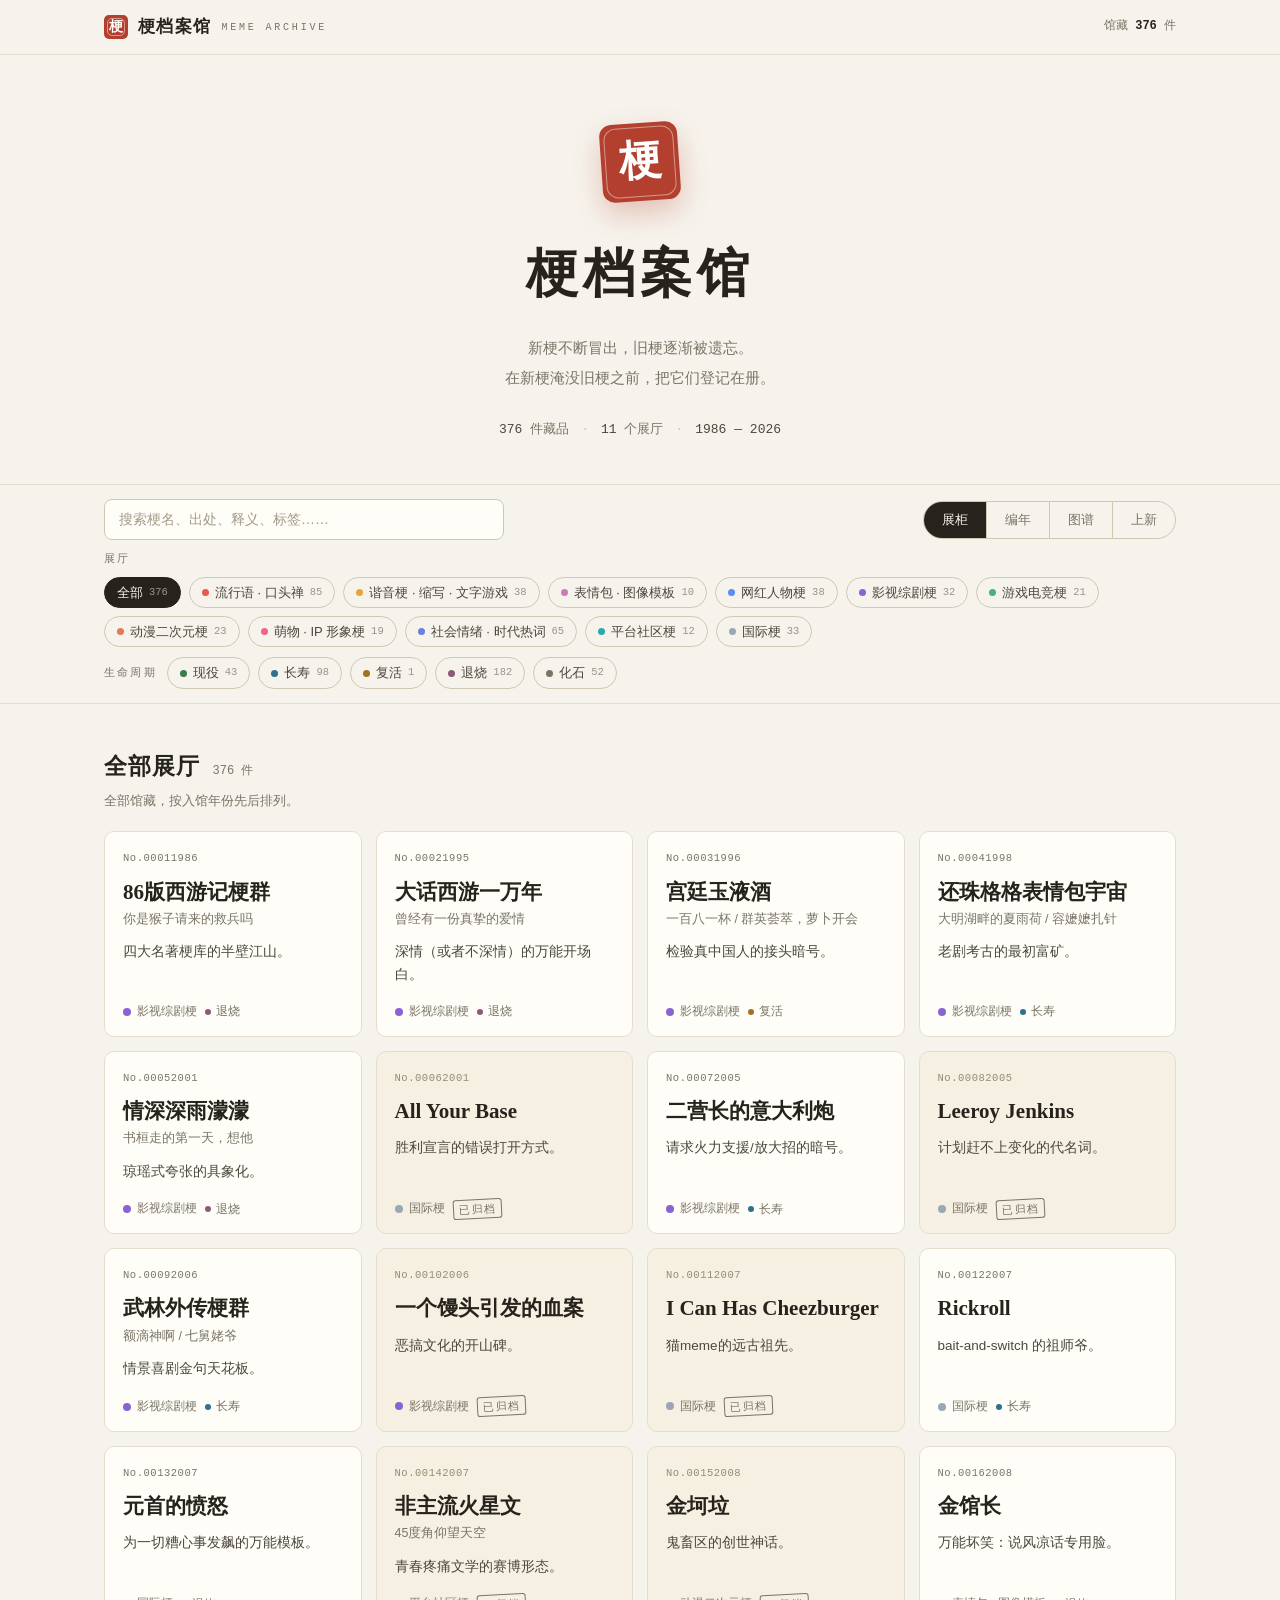
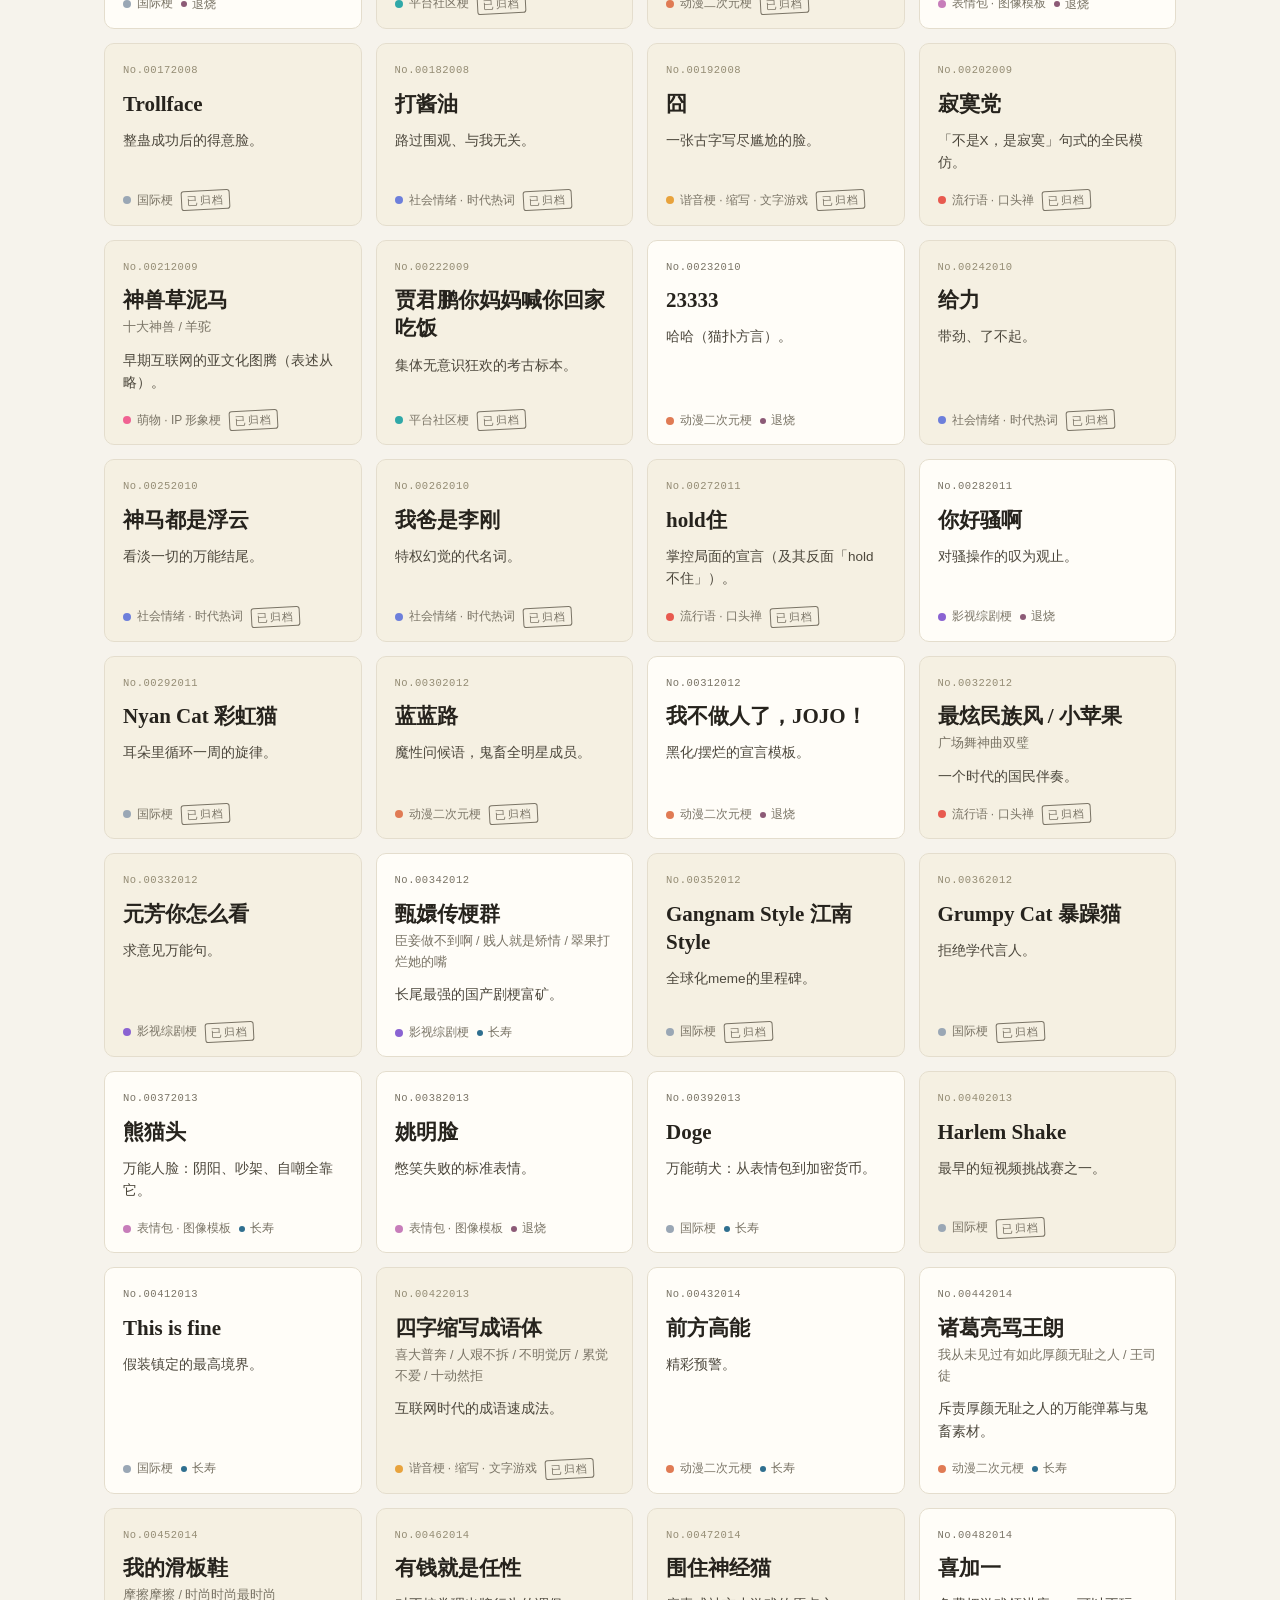
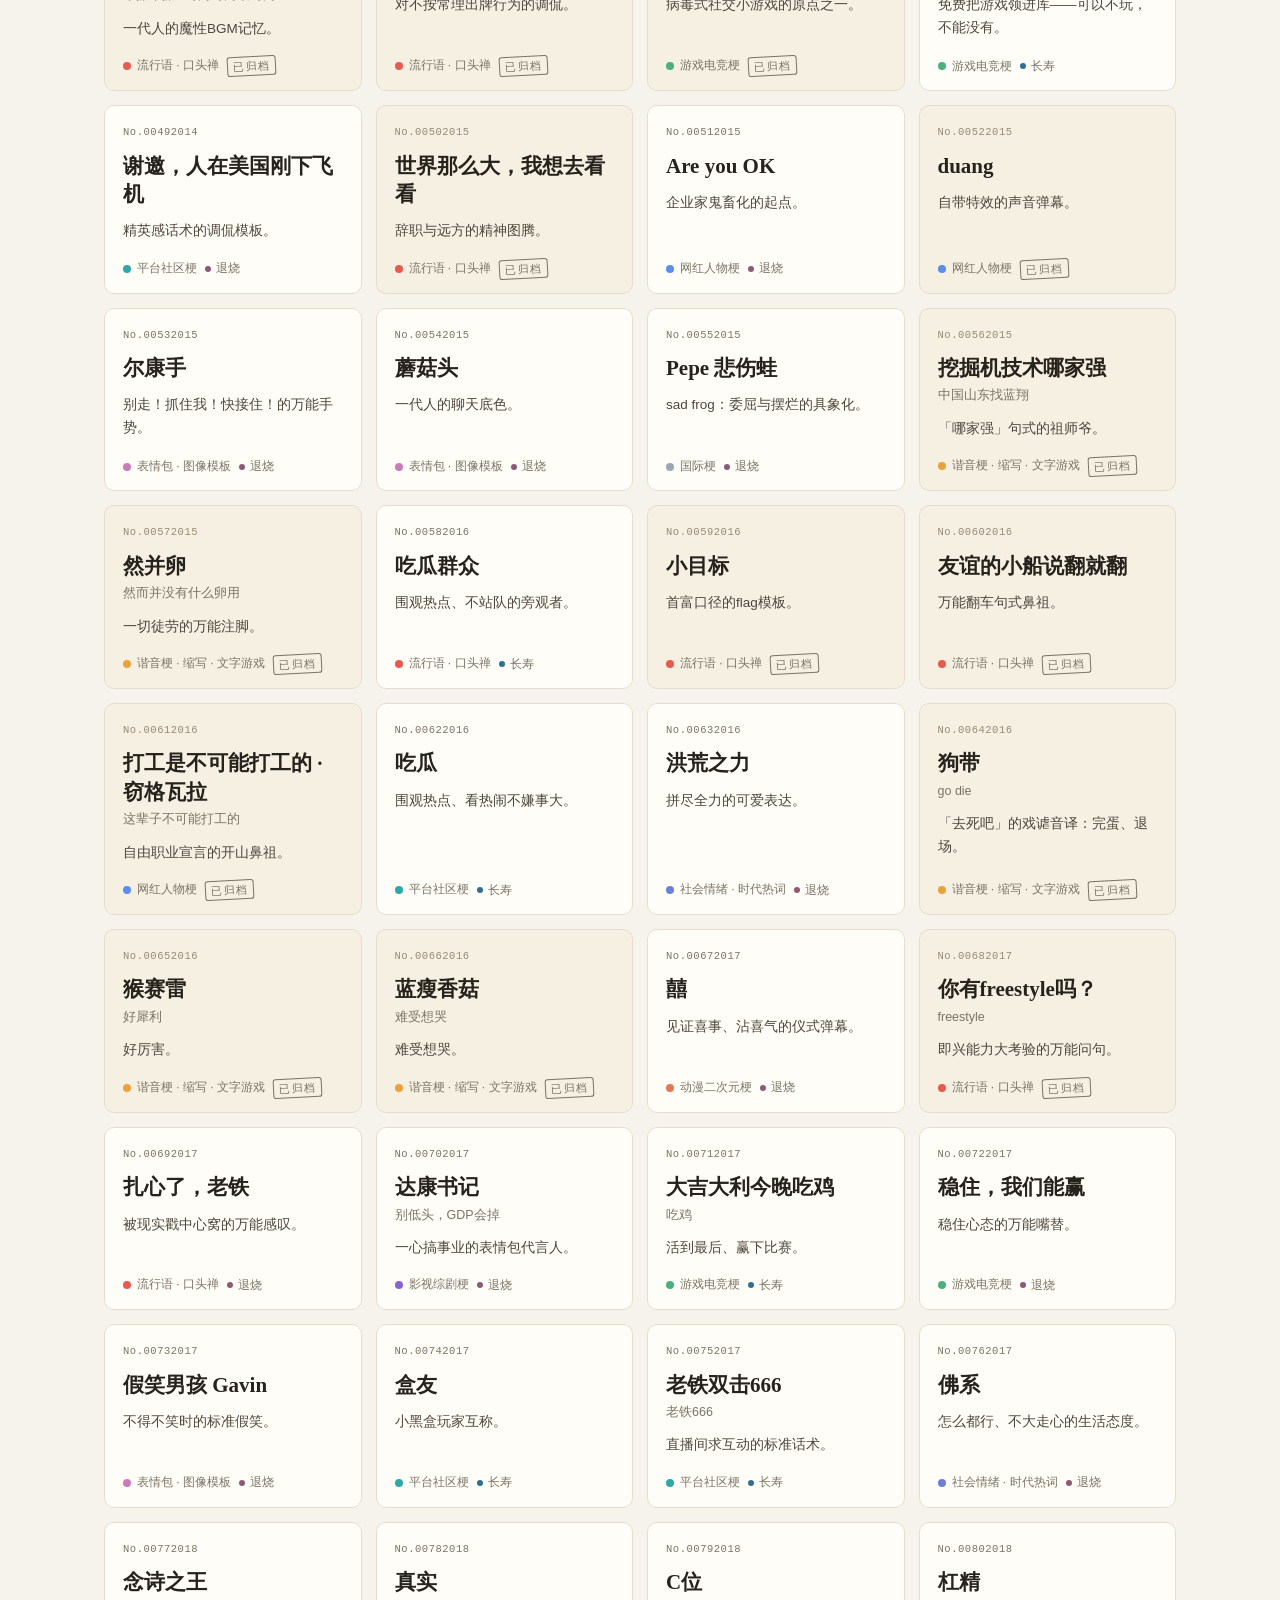
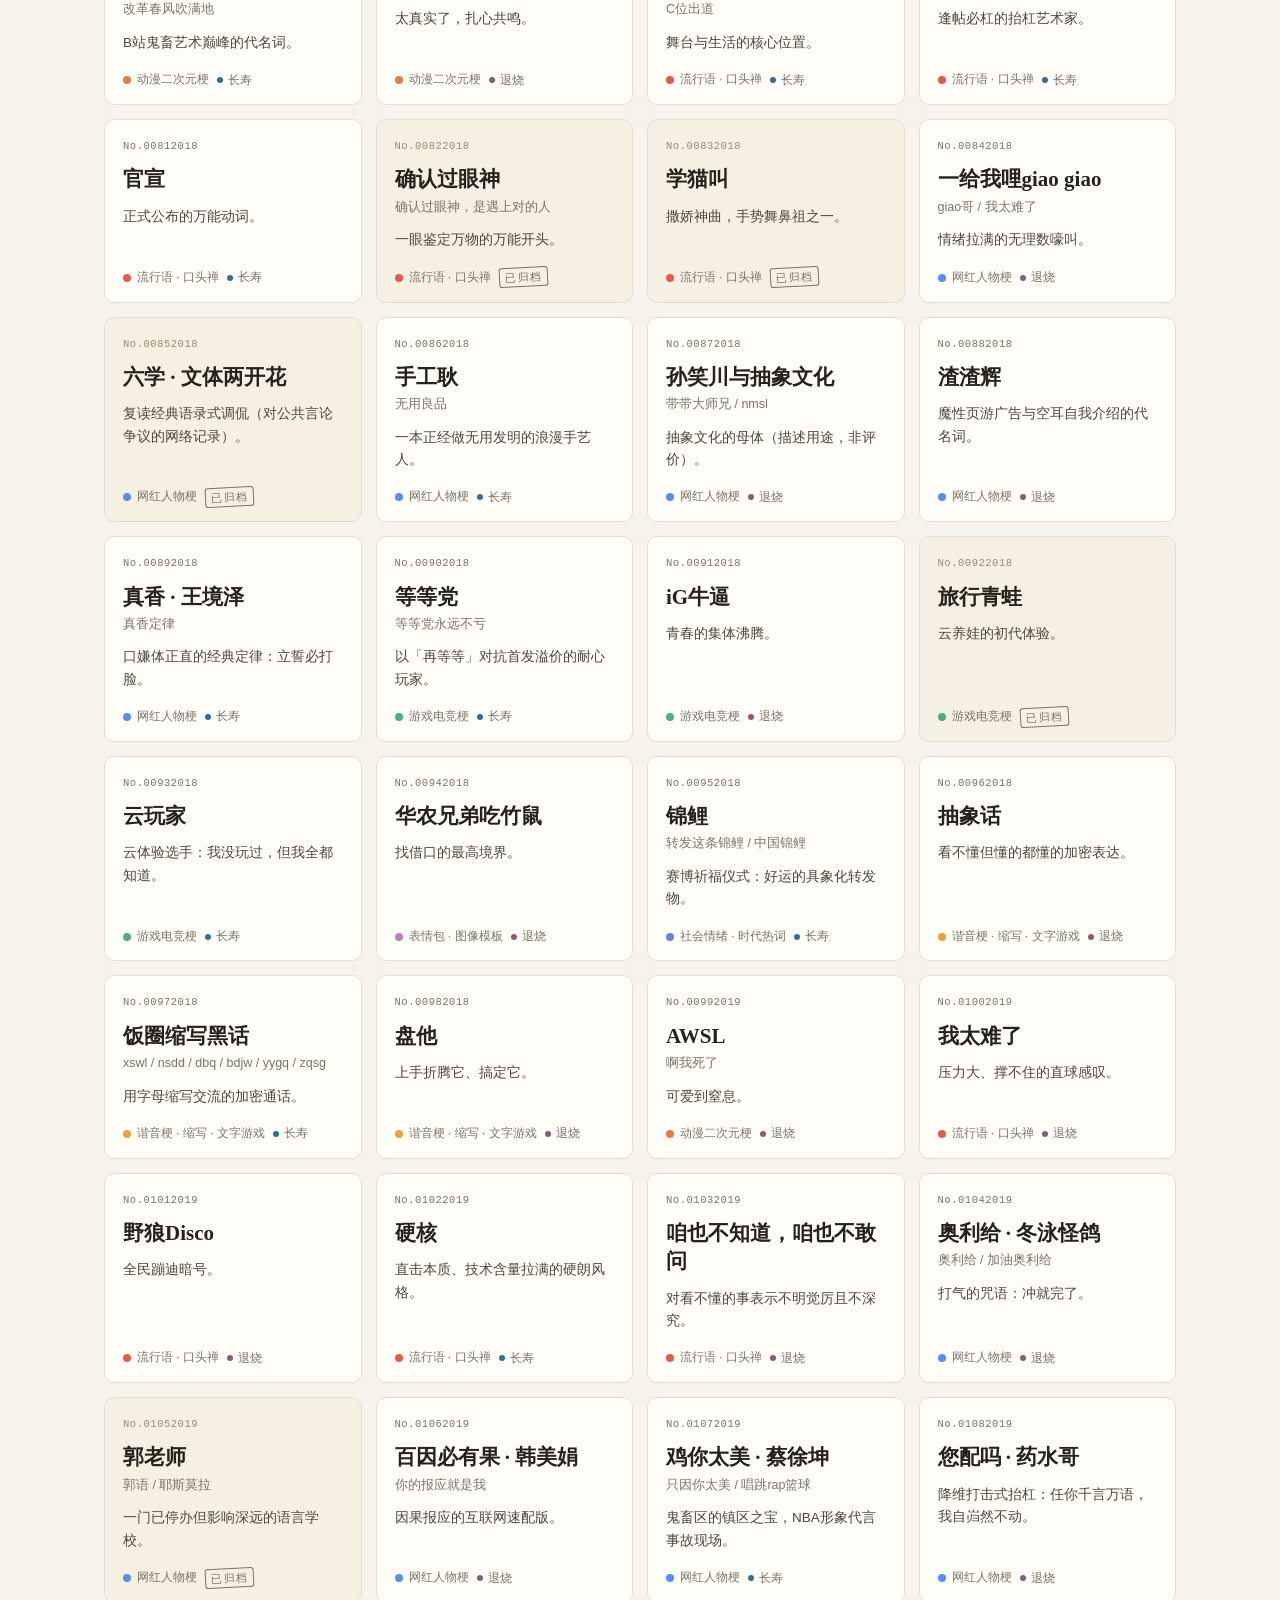
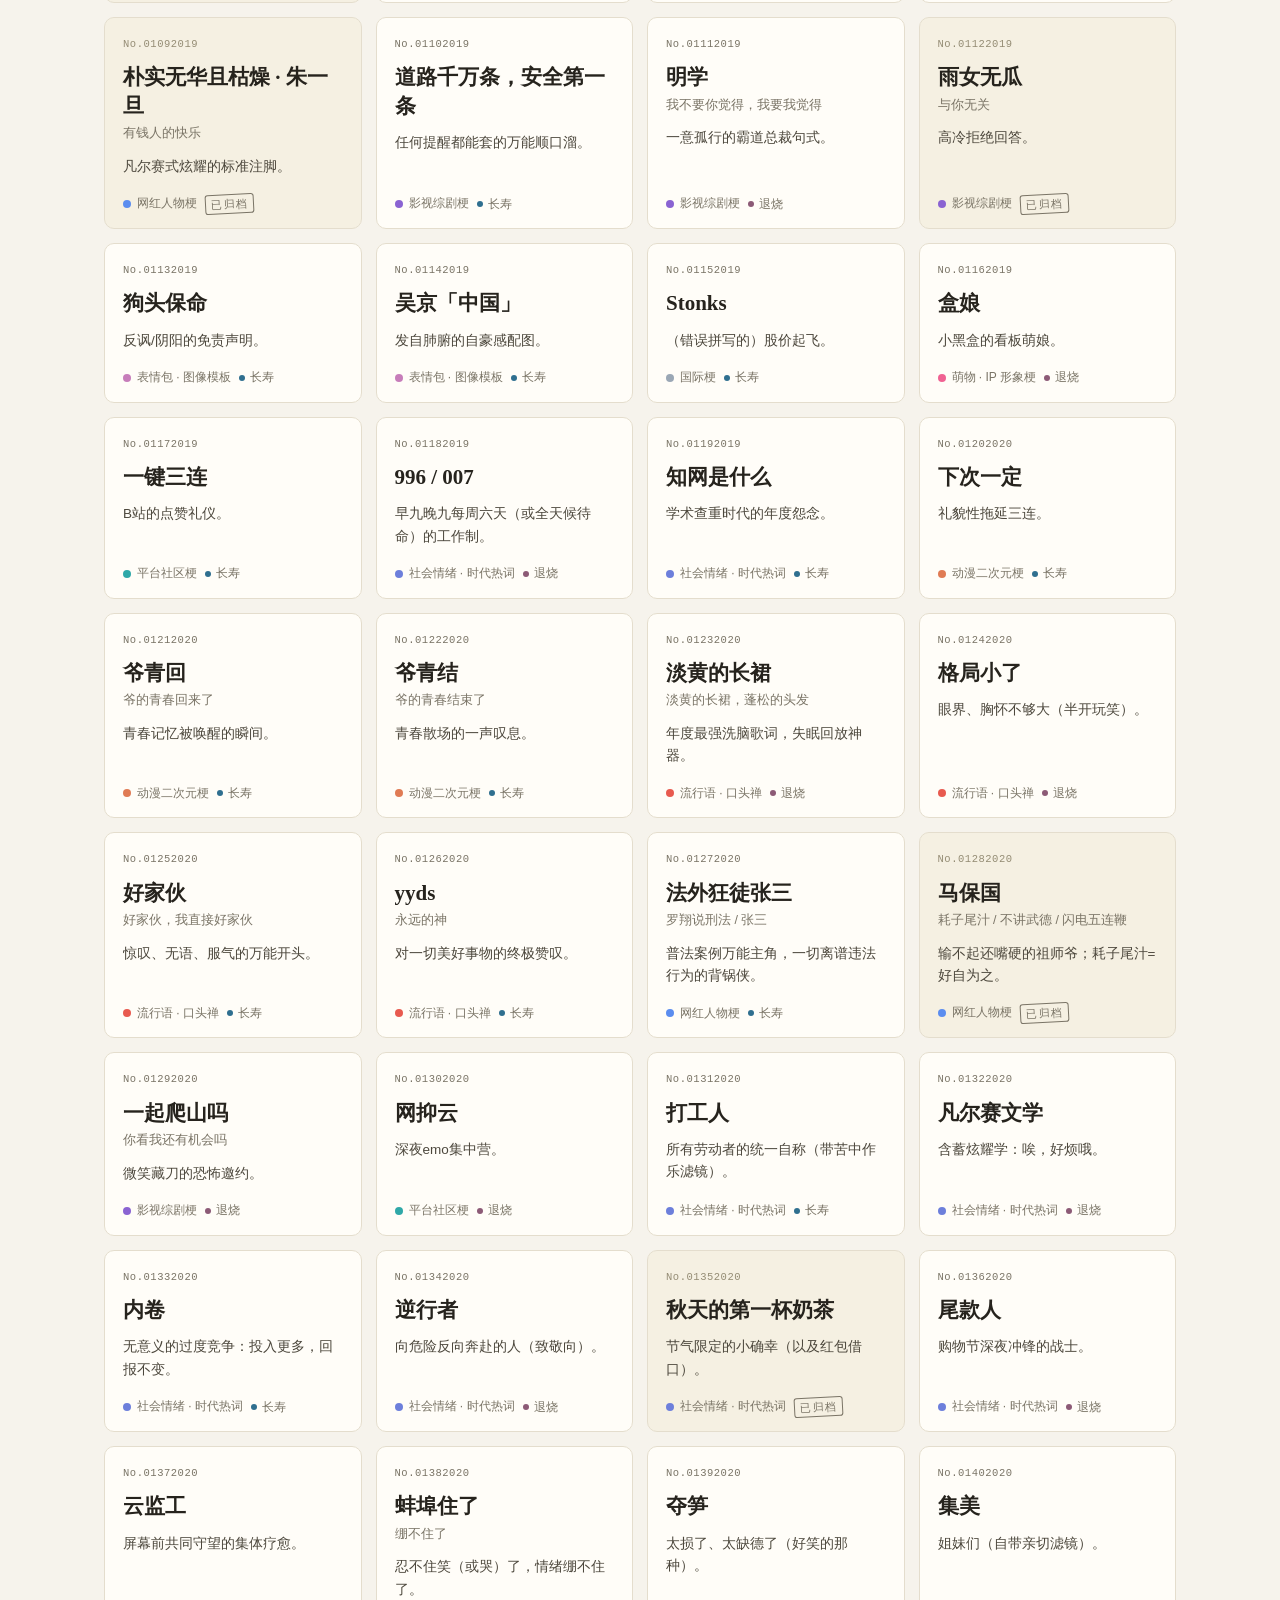
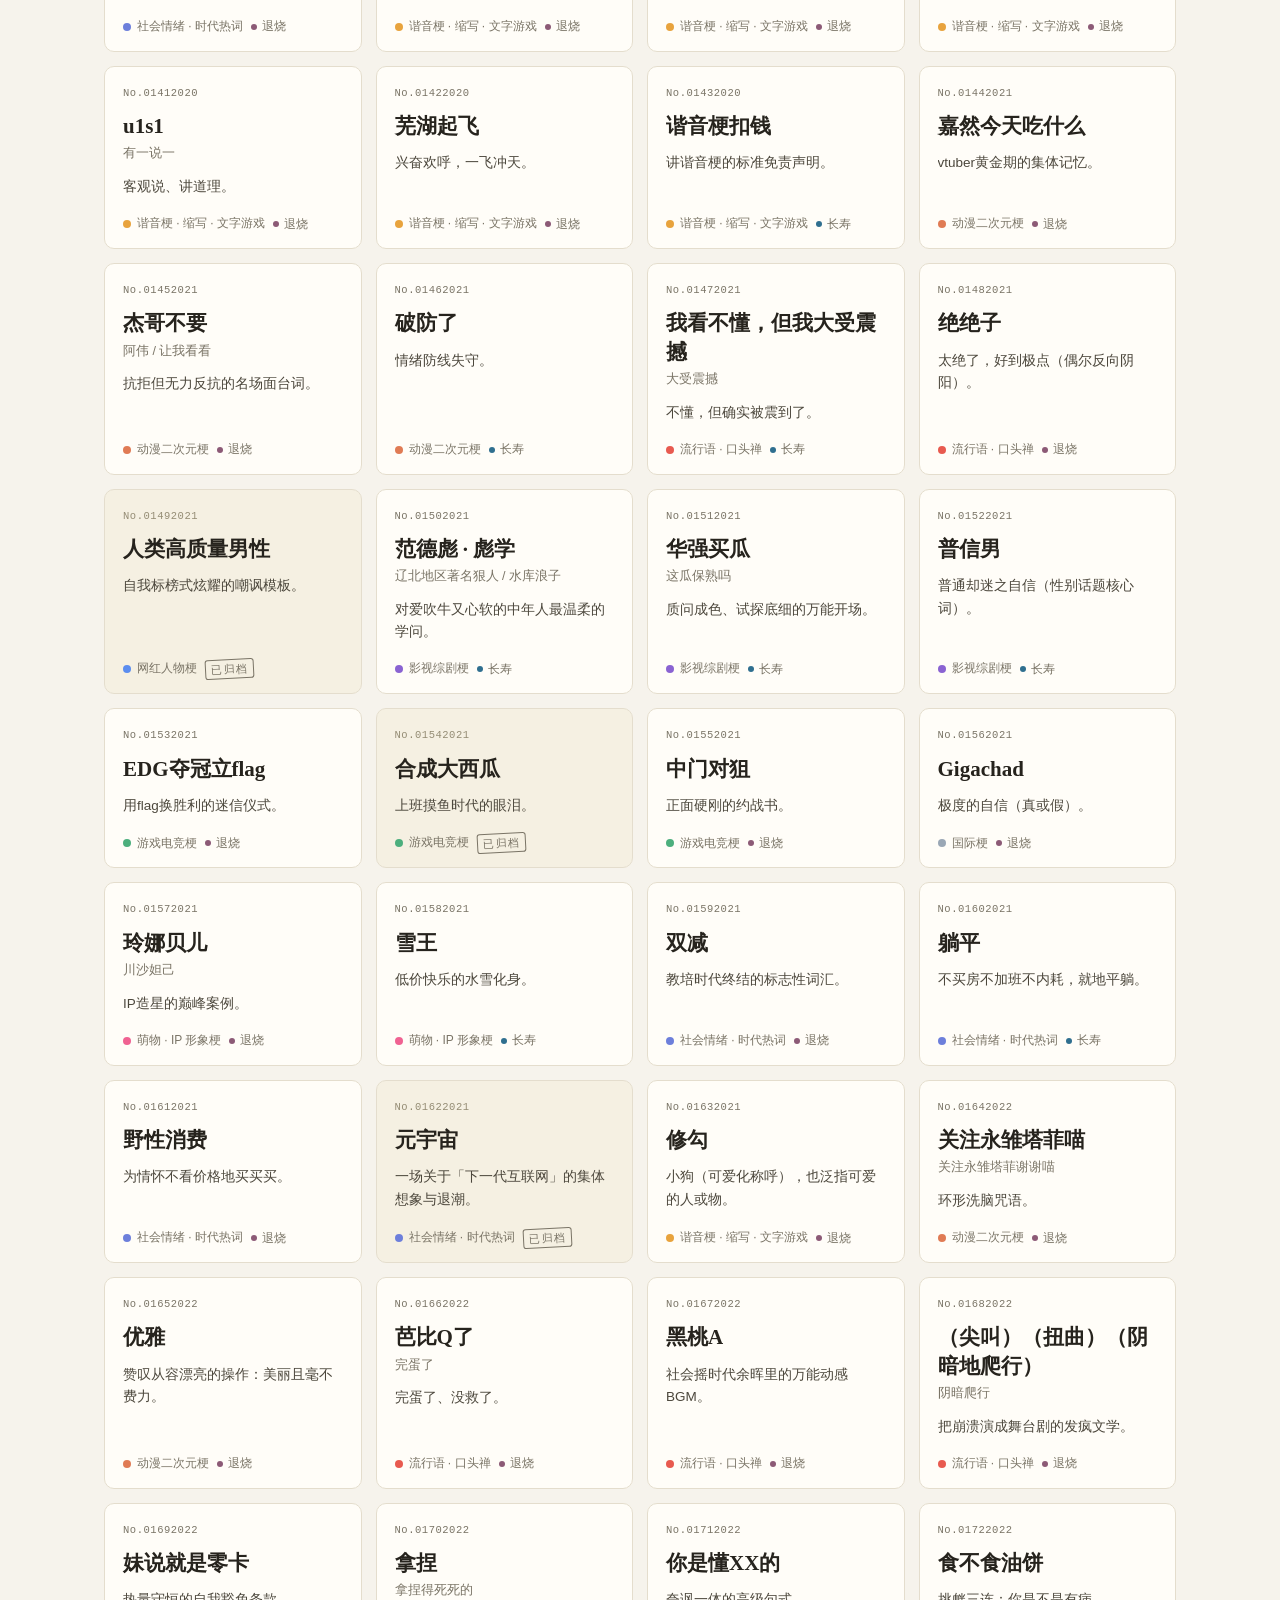
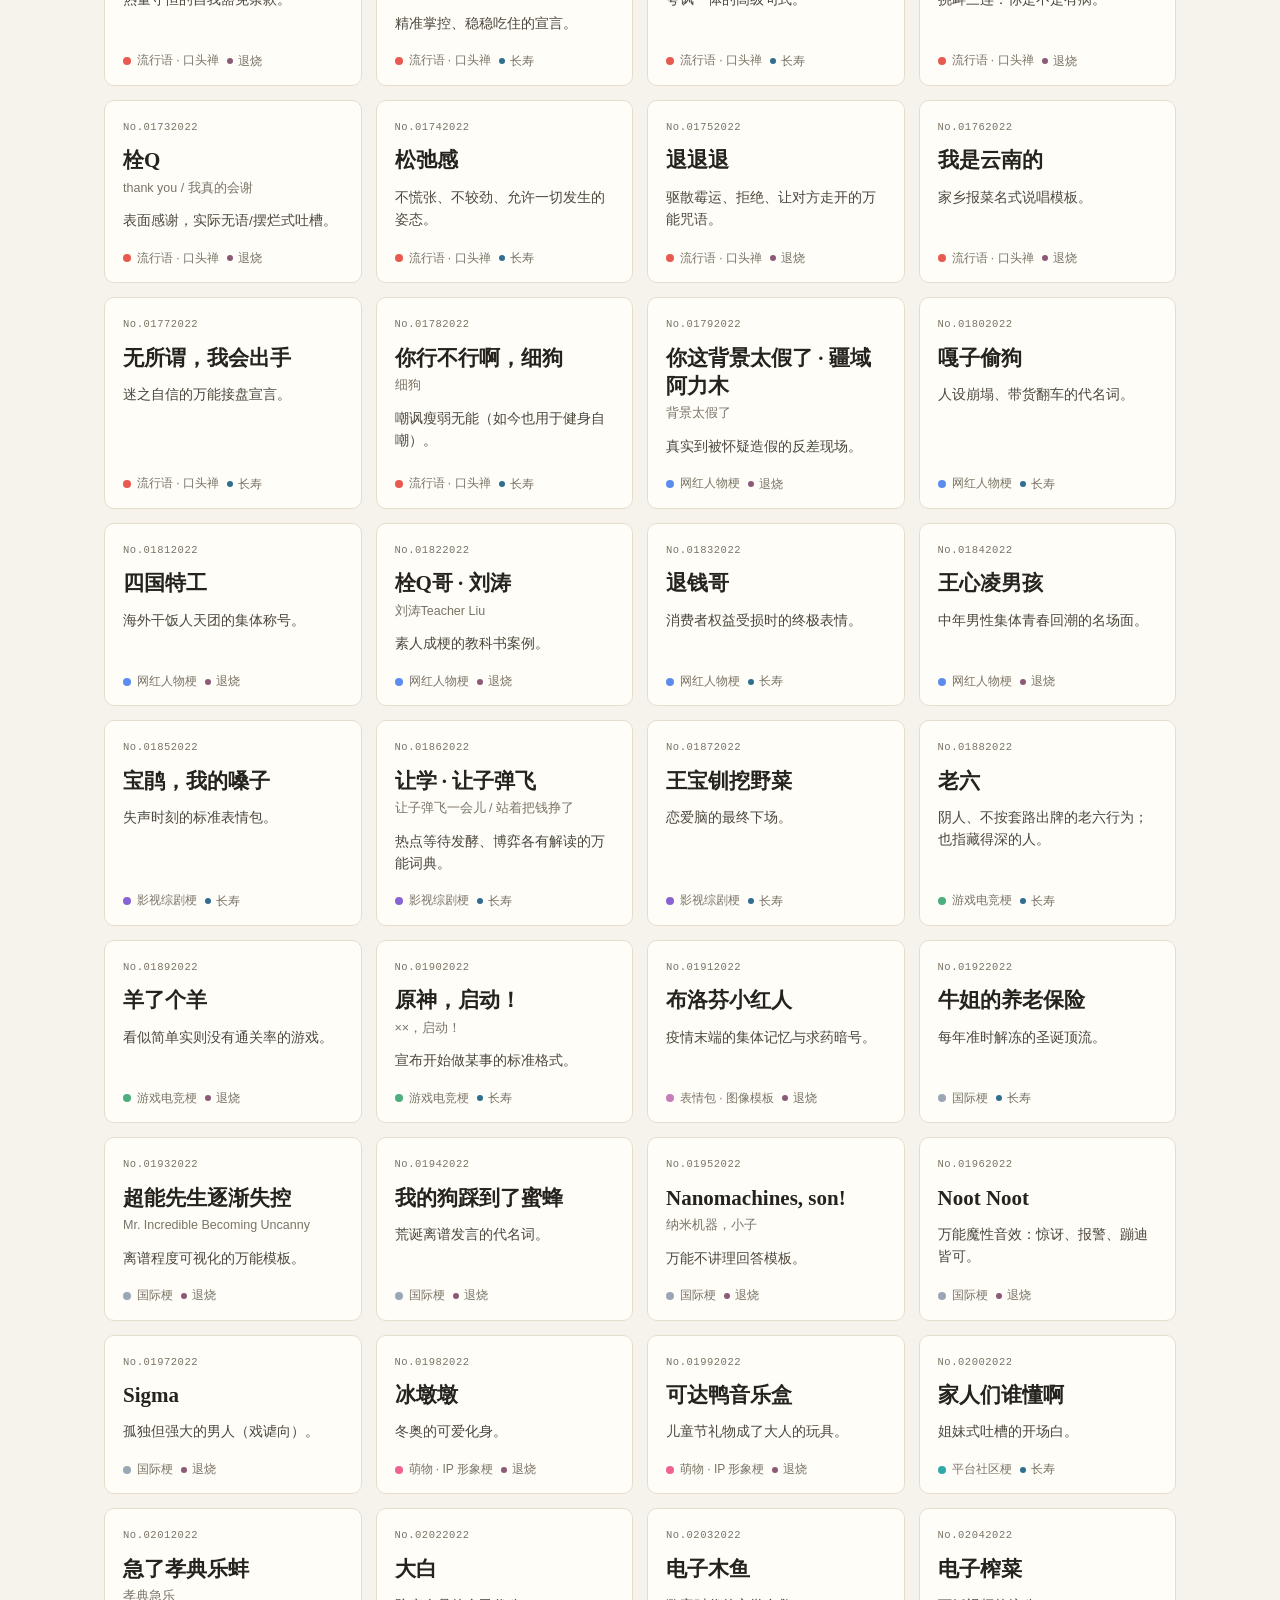
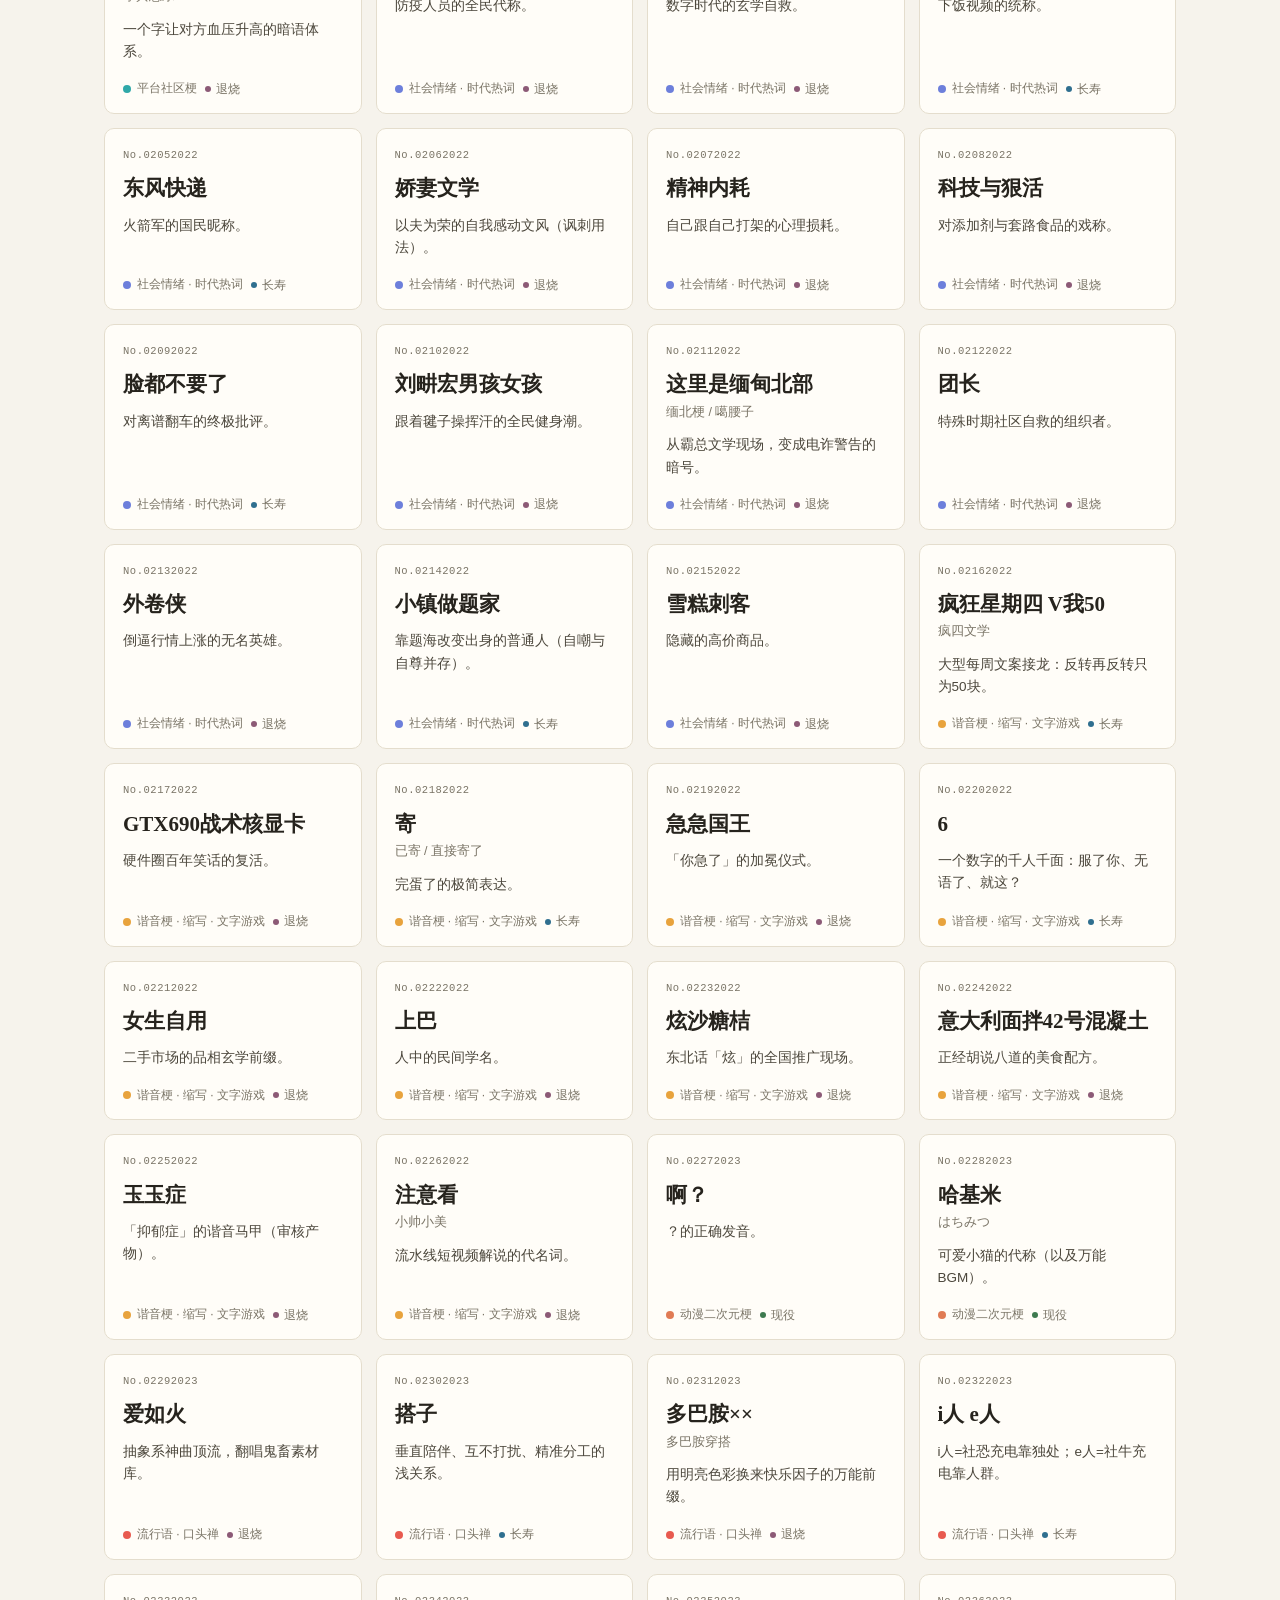
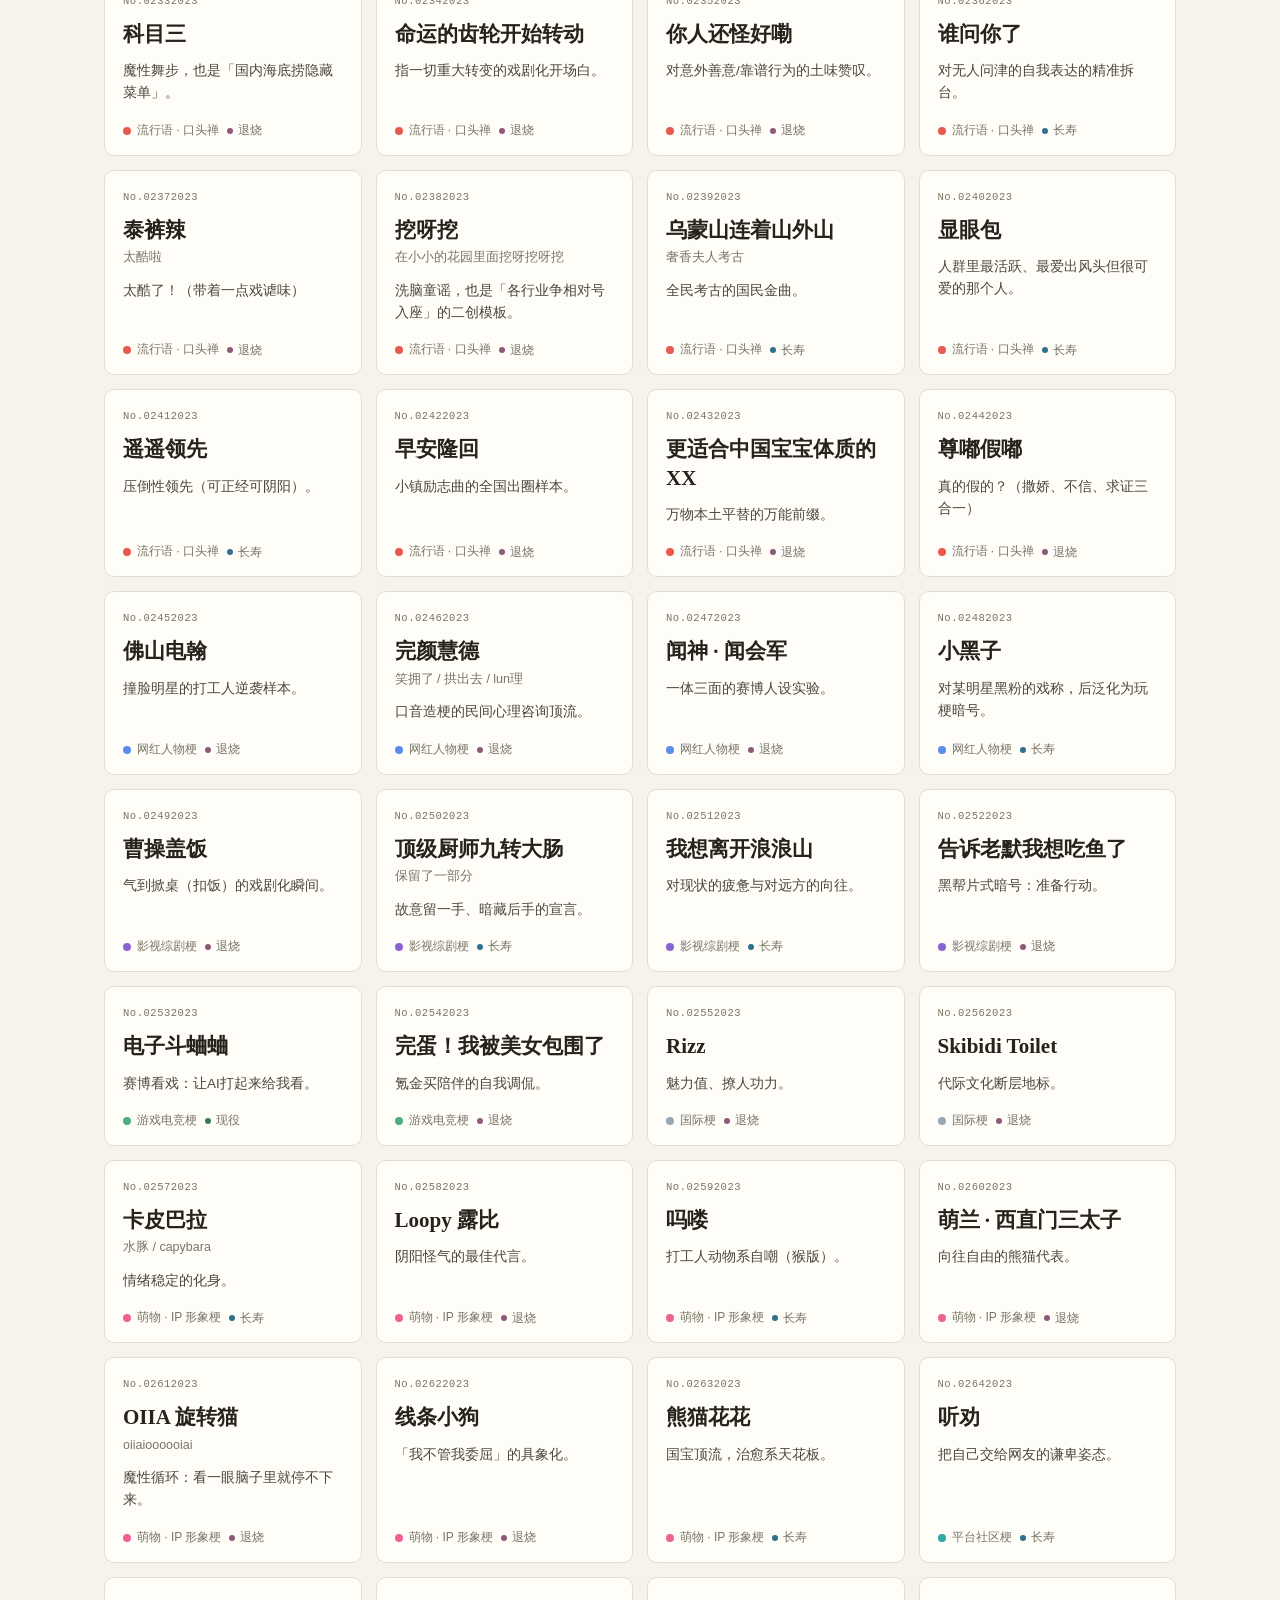
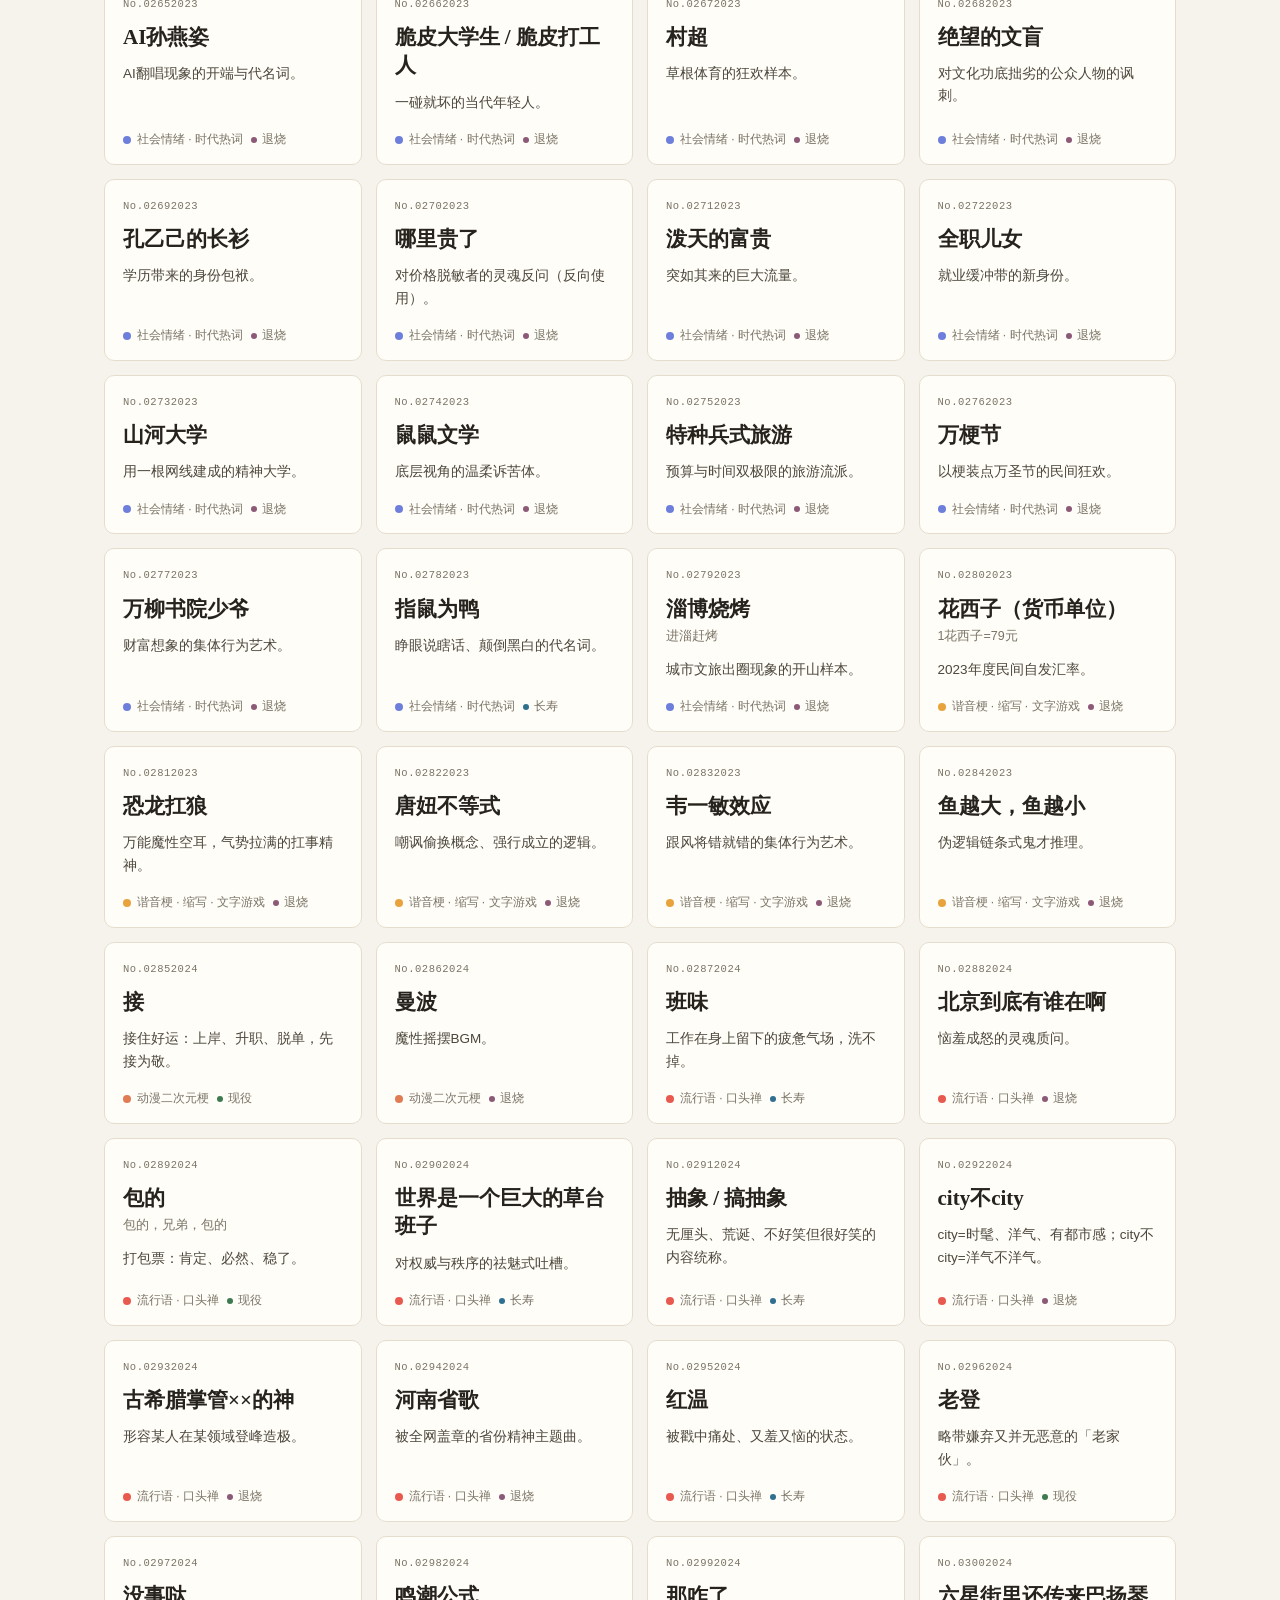
==== commit 2564ac8e: "收录12件：沪爷冲击/米饭仙人/没事哒/还我妈生鼻(考据攻坚) + 云监工/逆行者/大白/团长/元宇宙/双减/硬核/拿捏(疫情年代大事记与年度词条)" ====
--- a/site/index.html
+++ b/site/index.html
@@ -6,7 +6,7 @@
   <title>梗档案馆 · Meme Archive</title>
   <meta name="description" content="中文互联网梗的档案馆：在新梗淹没旧梗之前，把它们登记在册。224 件藏品 · 11 个展厅 · 1986–2026。">
   <link rel="icon" href="data:image/svg+xml;charset=utf-8,%3Csvg xmlns='http://www.w3.org/2000/svg' viewBox='0 0 64 64'%3E%3Crect width='64' height='64' rx='10' fill='%23b3402e'/%3E%3Ctext x='32' y='45' font-size='34' text-anchor='middle' fill='%23fff' font-family='serif'%3E%E6%A2%97%3C/text%3E%3C/svg%3E">
-  <link rel="stylesheet" href="style.css?v=20260906a">
+  <link rel="stylesheet" href="style.css?v=20260906b">
 </head>
 <body>
 
@@ -107,7 +107,7 @@
   </div>
 
   <noscript><p style="text-align:center;padding:40px">本档案馆需要启用 JavaScript 才能浏览。</p></noscript>
-  <script src="data.js?v=20260906a"></script>
-  <script src="app.js?v=20260906a"></script>
+  <script src="data.js?v=20260906b"></script>
+  <script src="app.js?v=20260906b"></script>
 </body>
 </html>
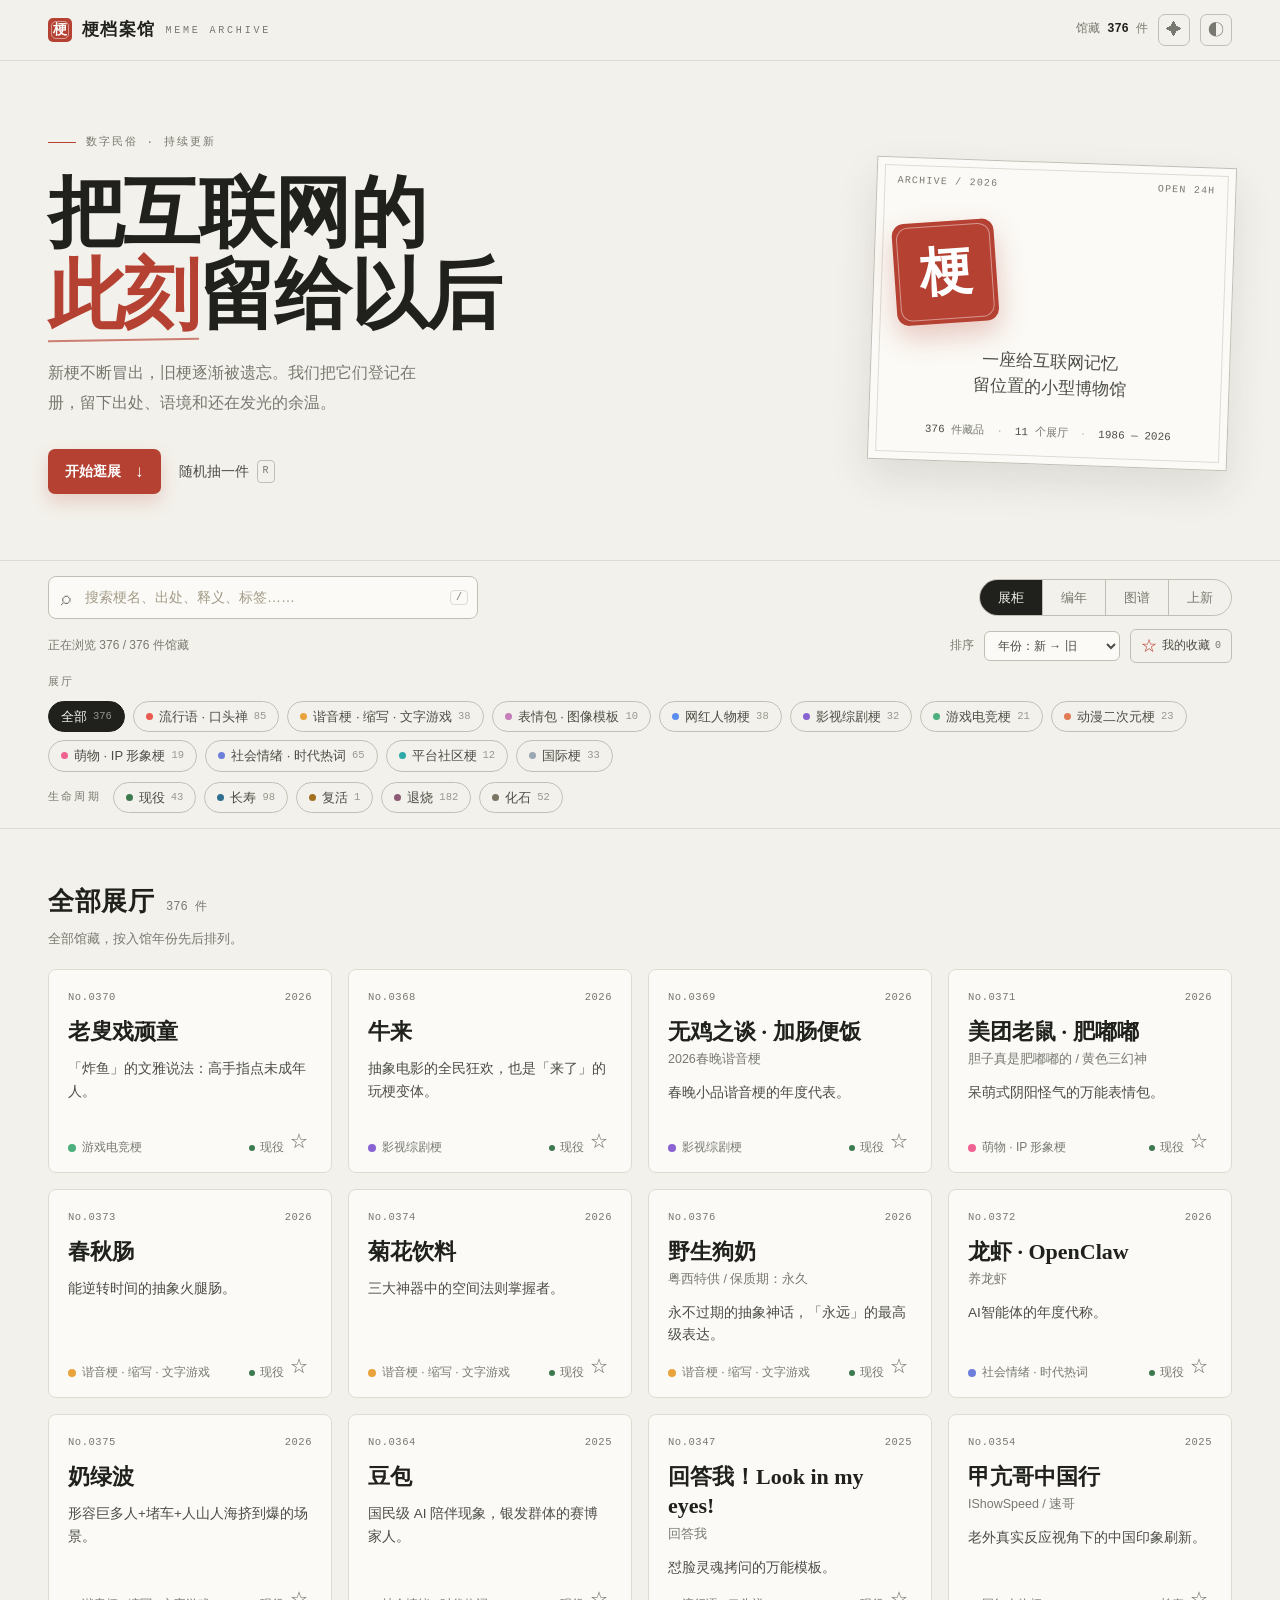
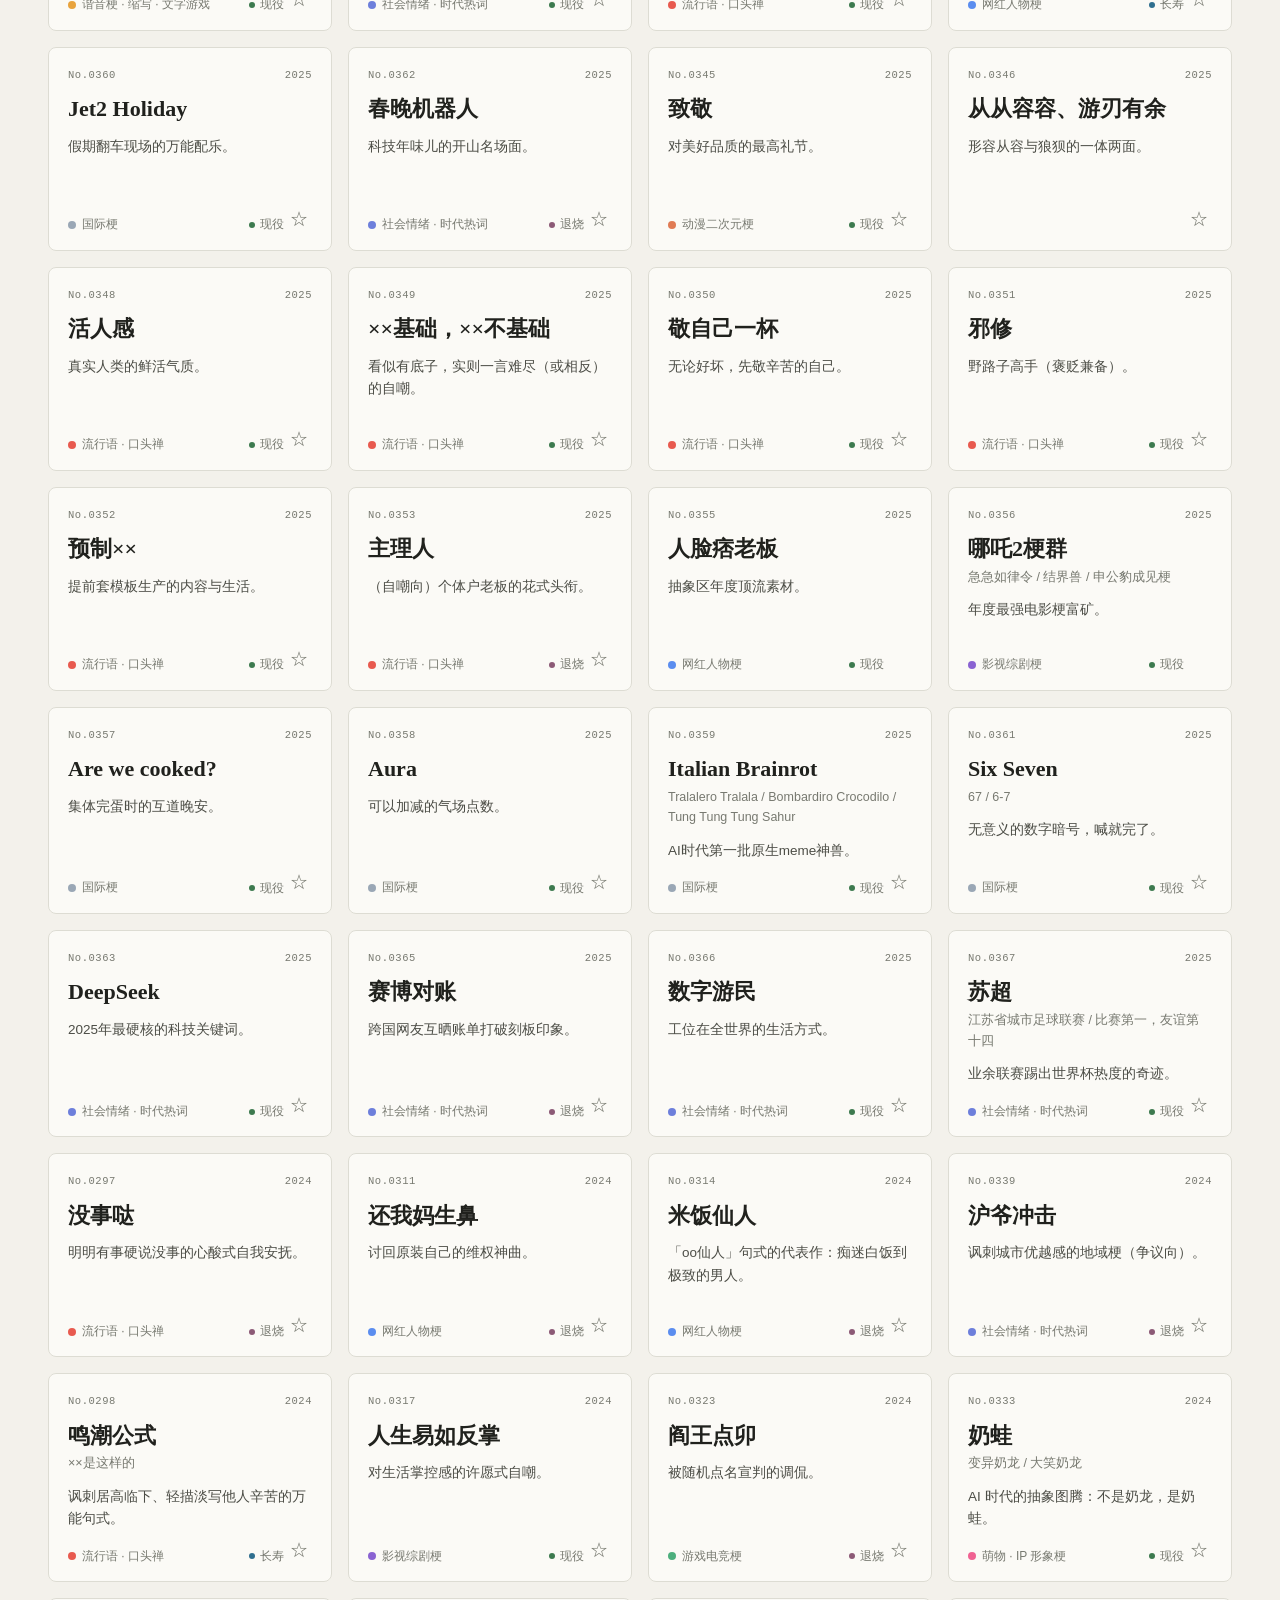
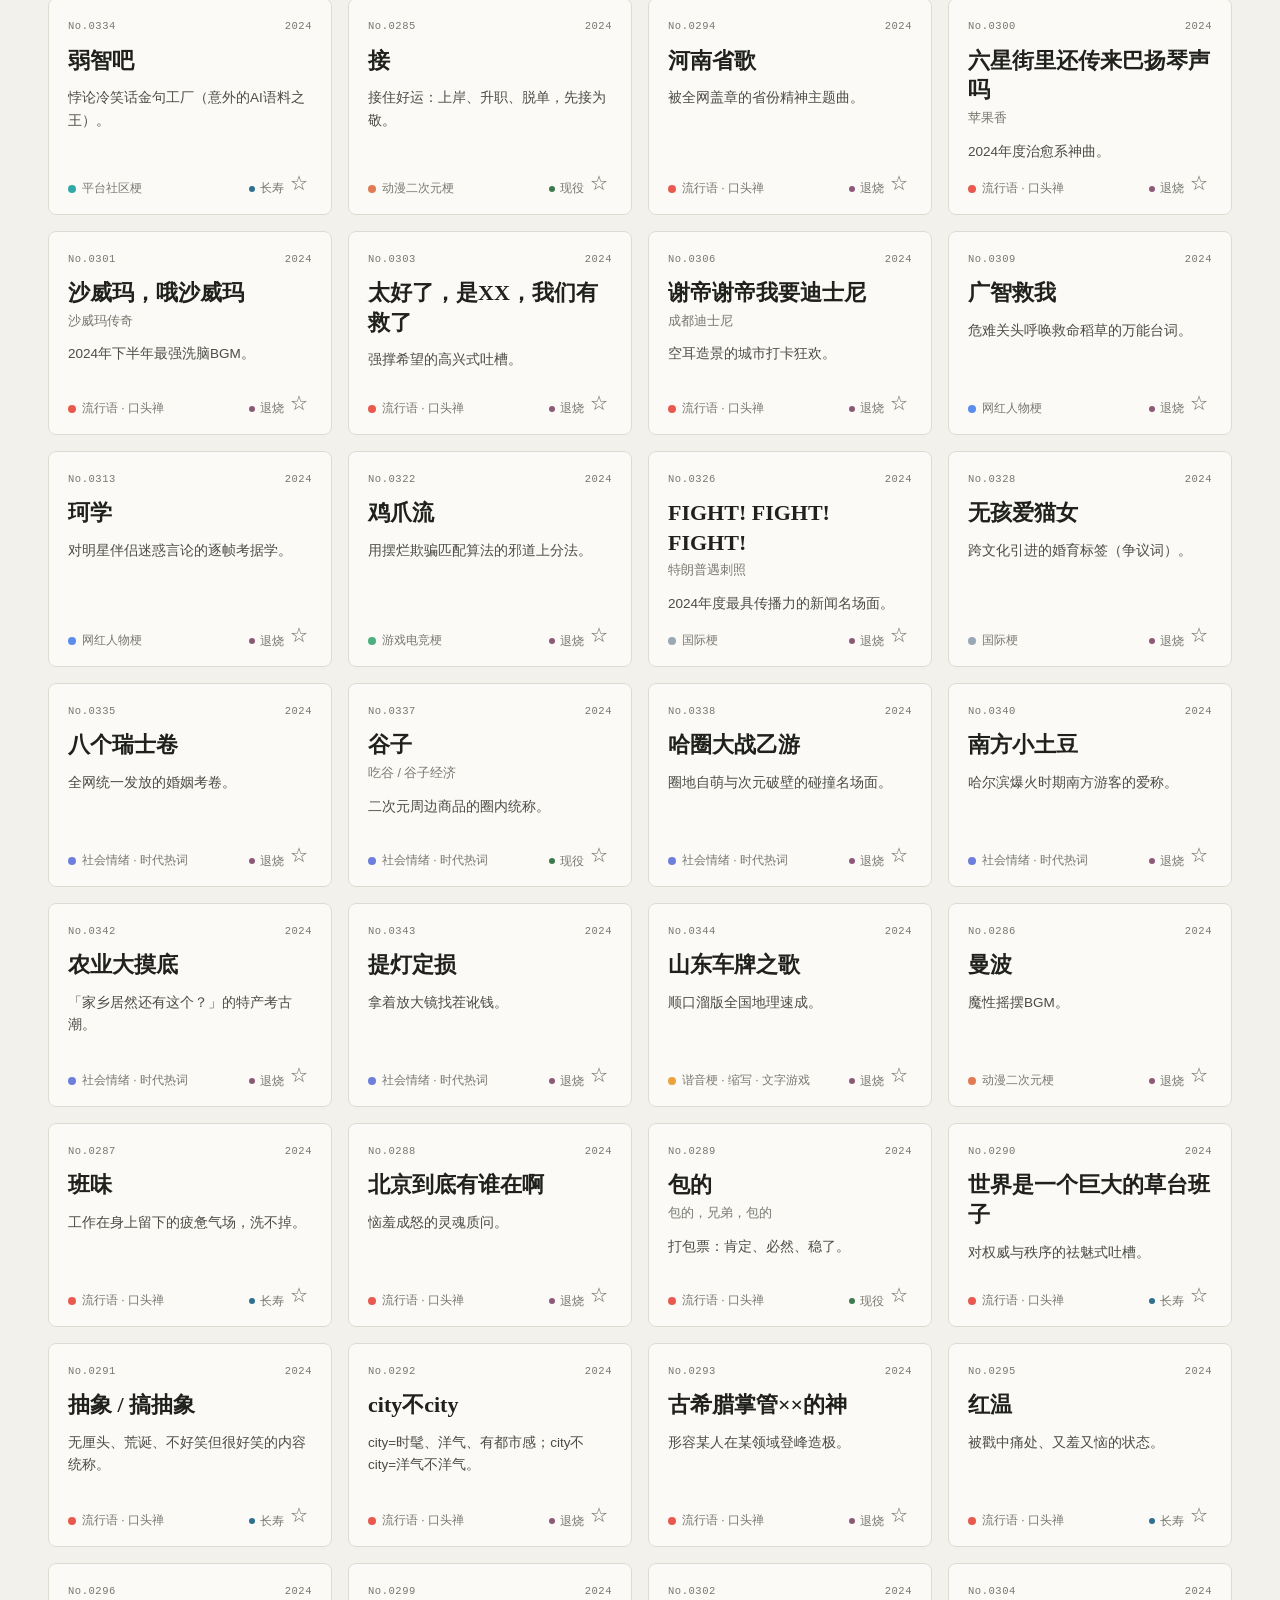
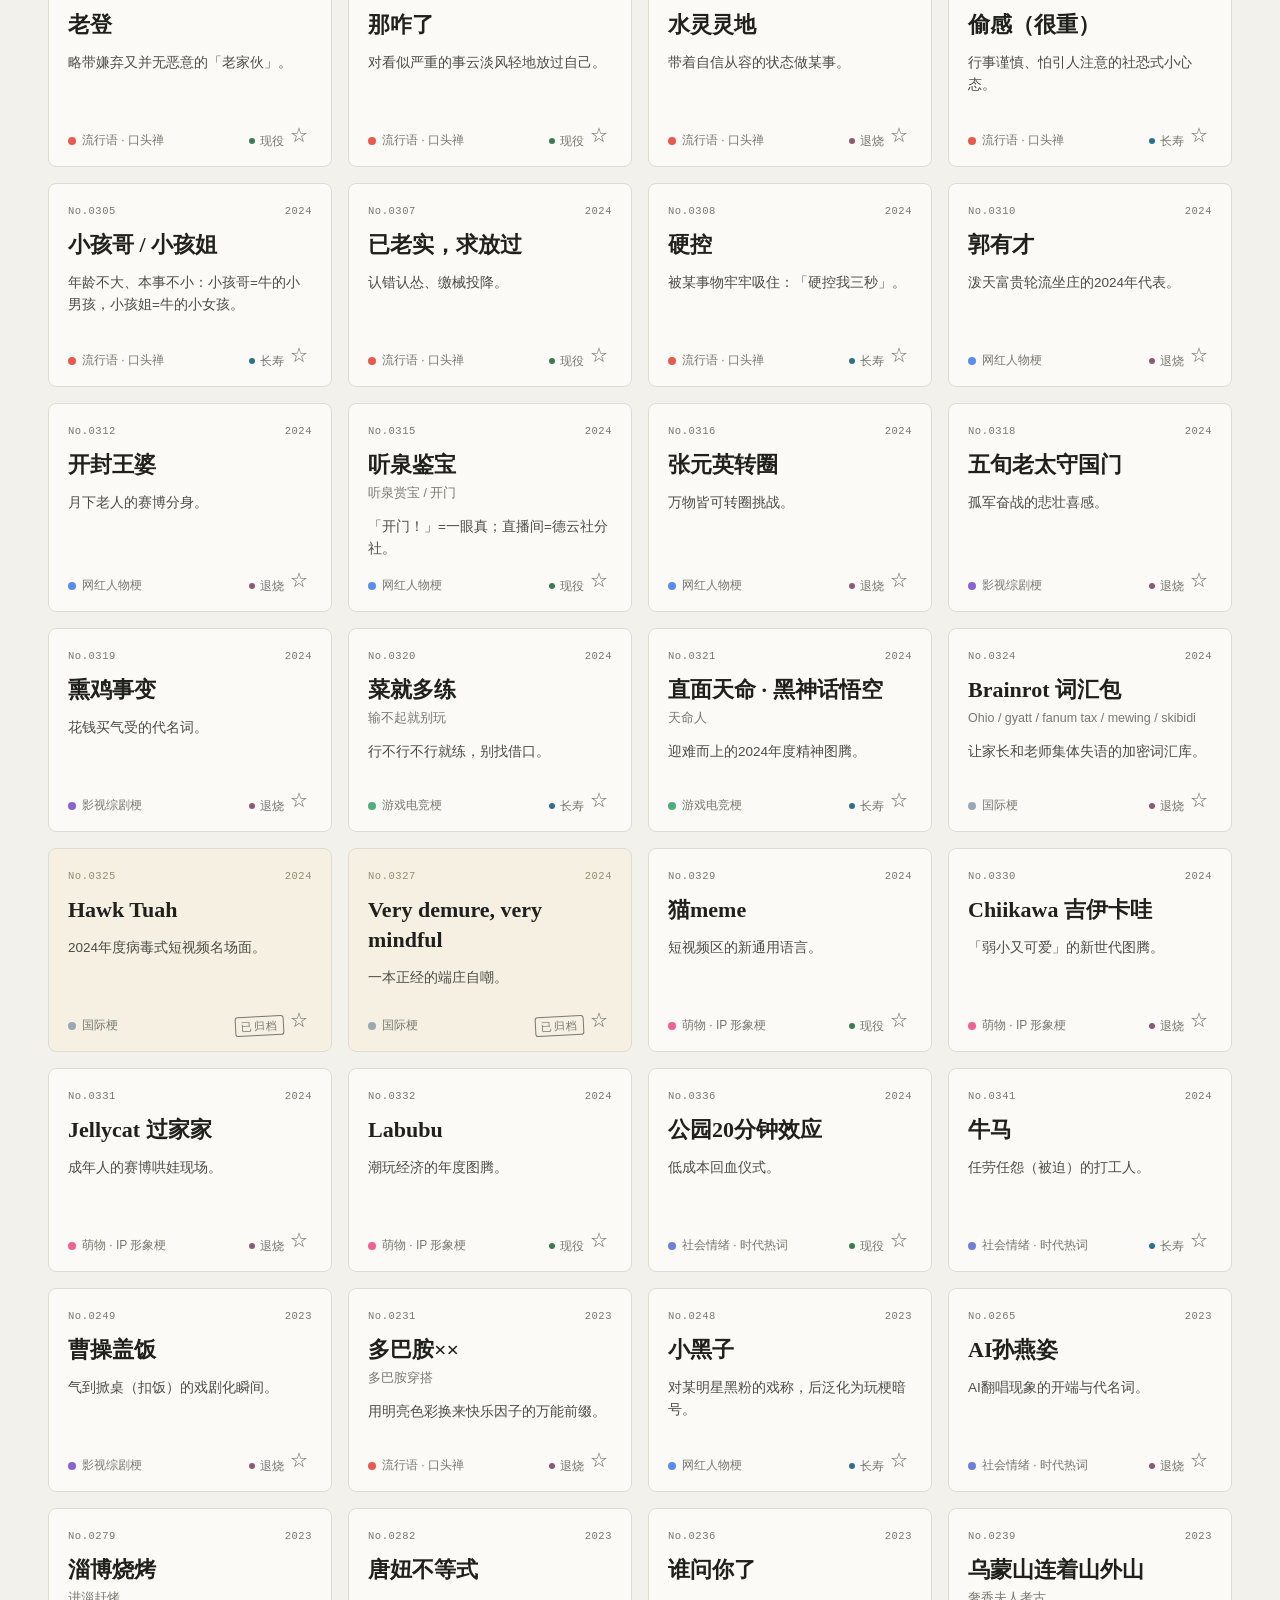
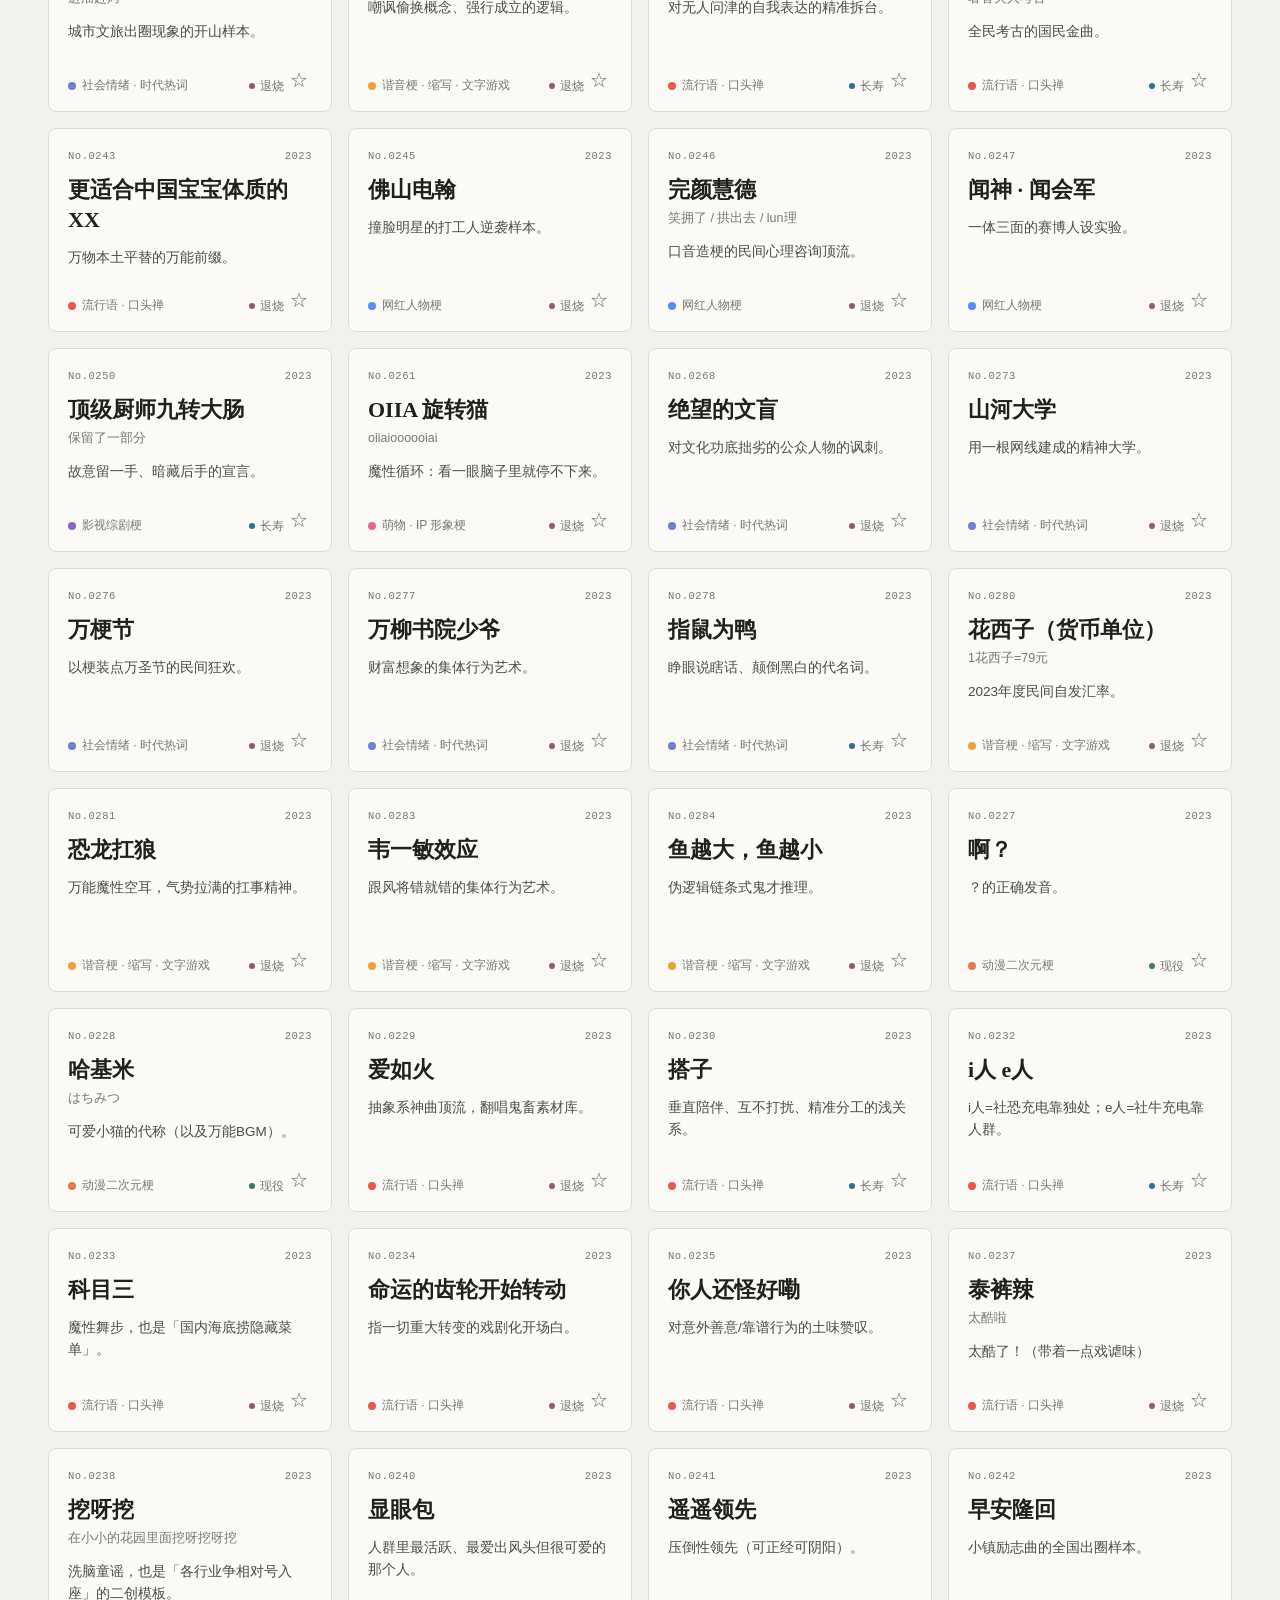
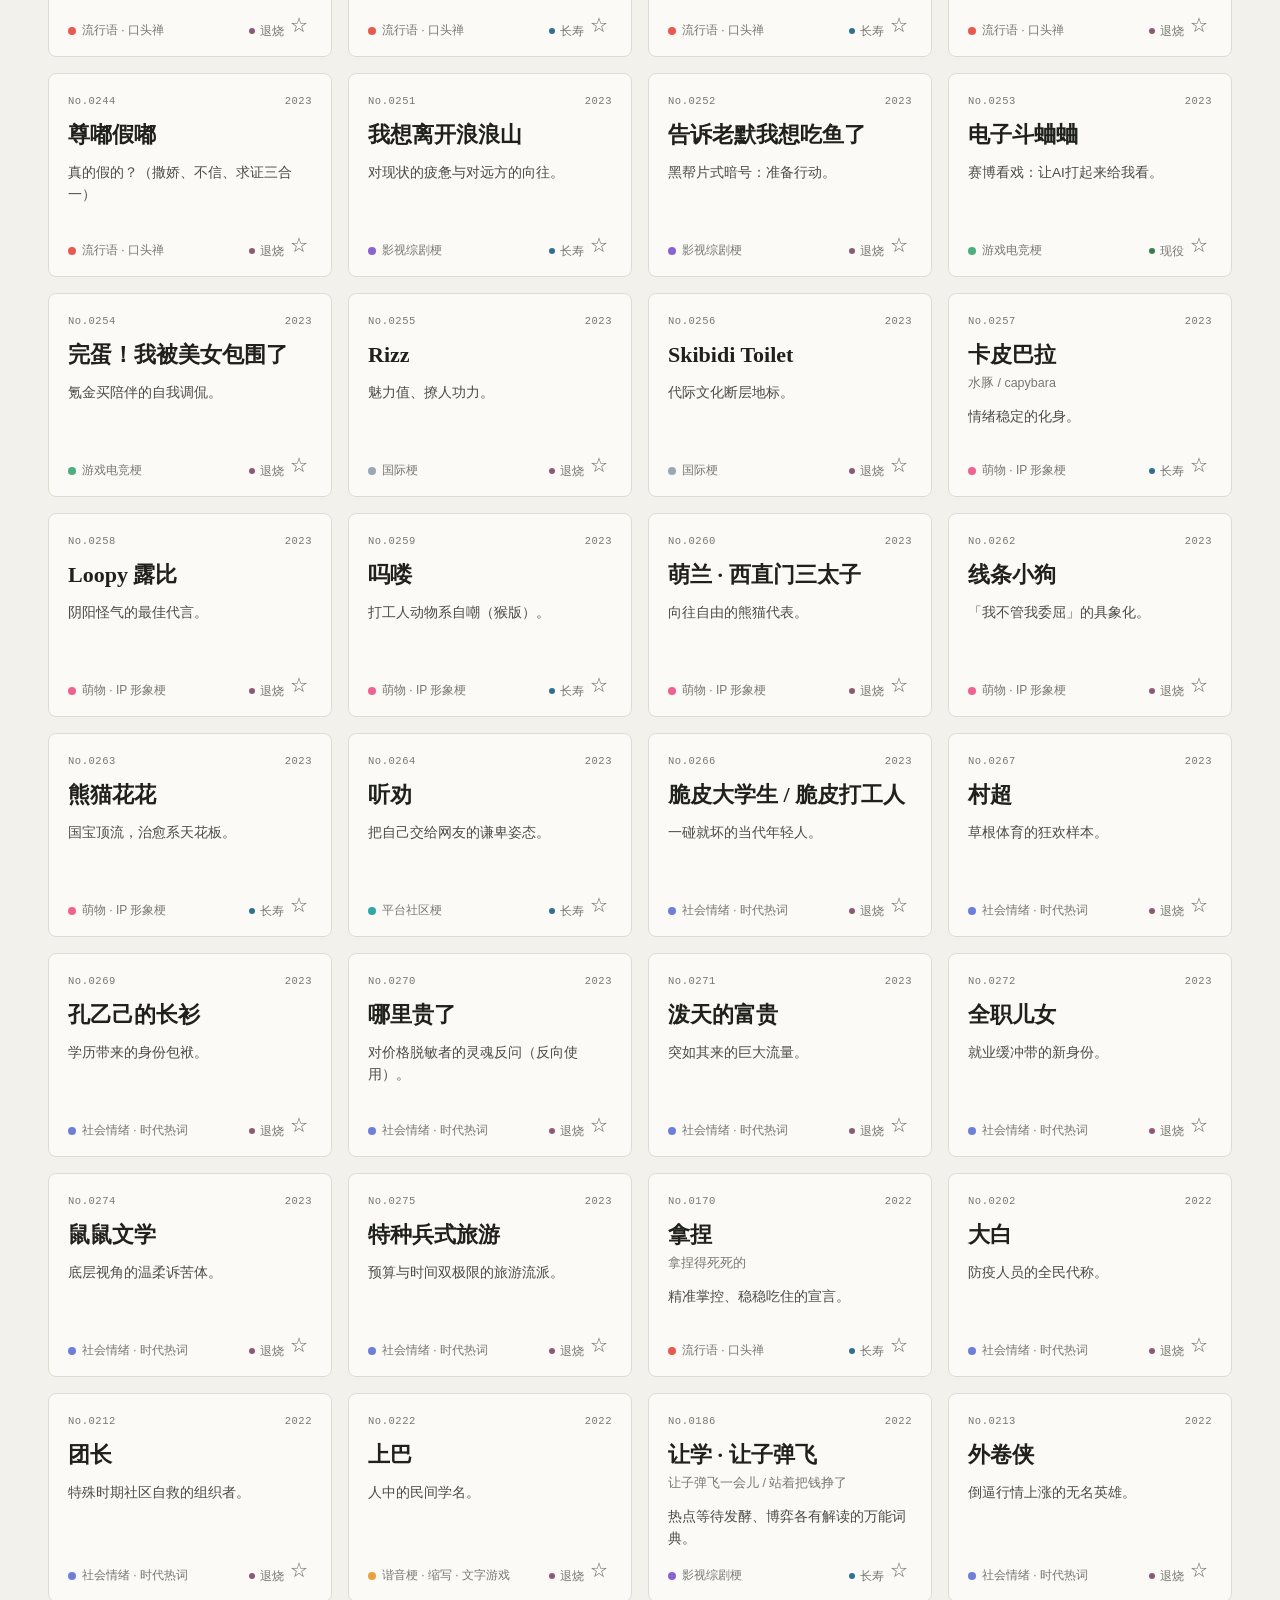
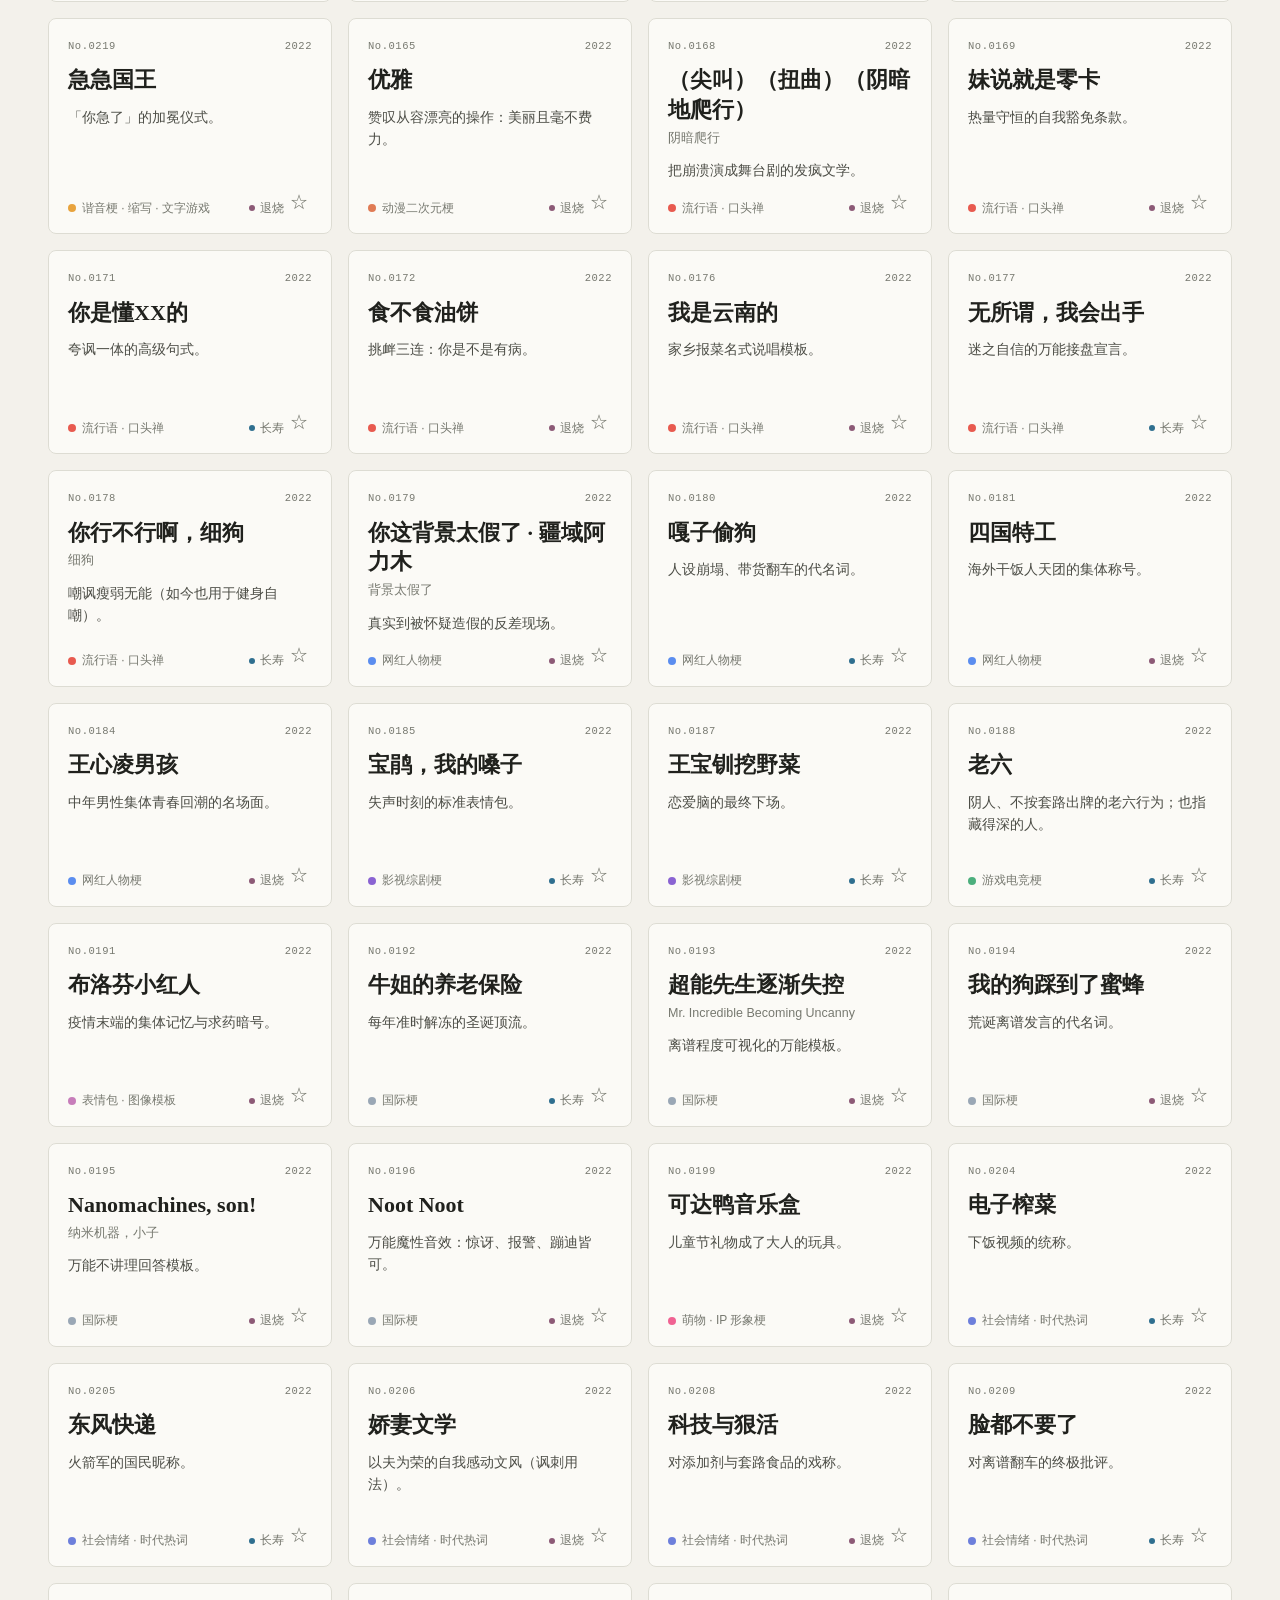
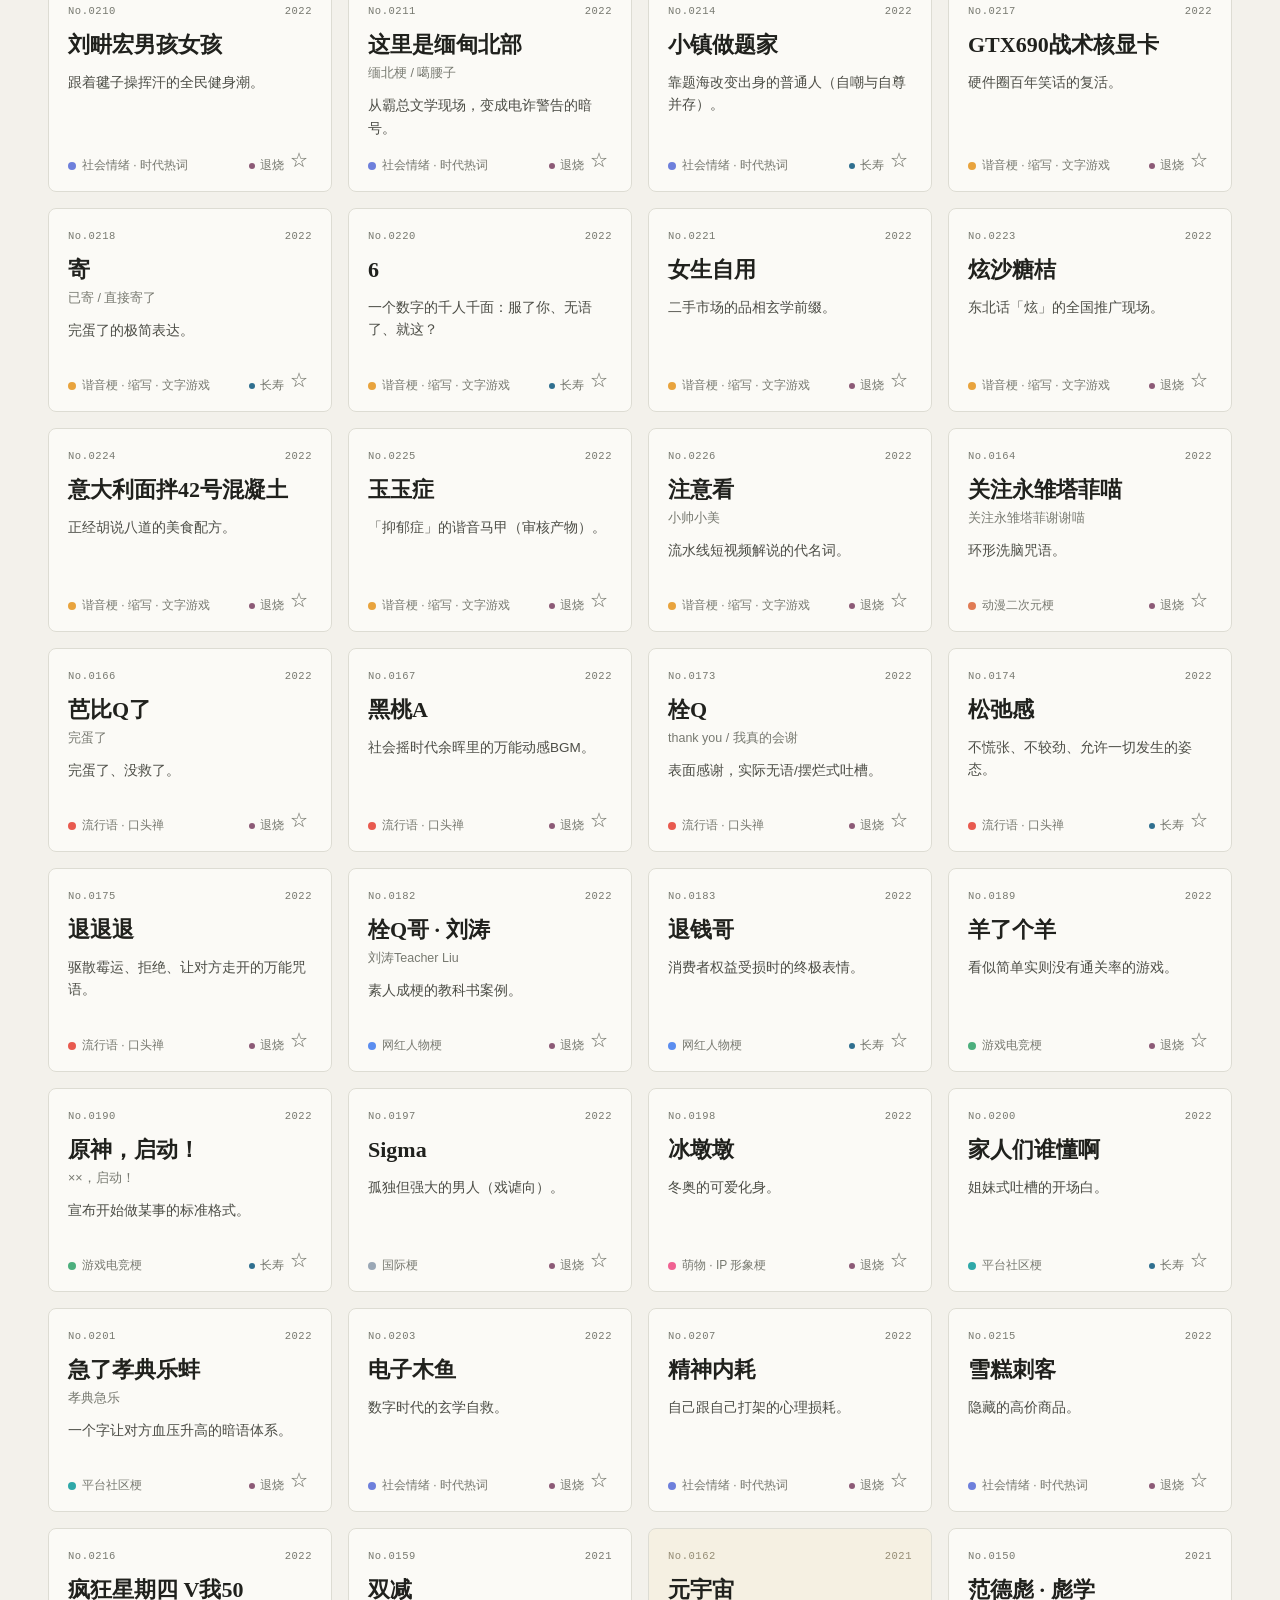
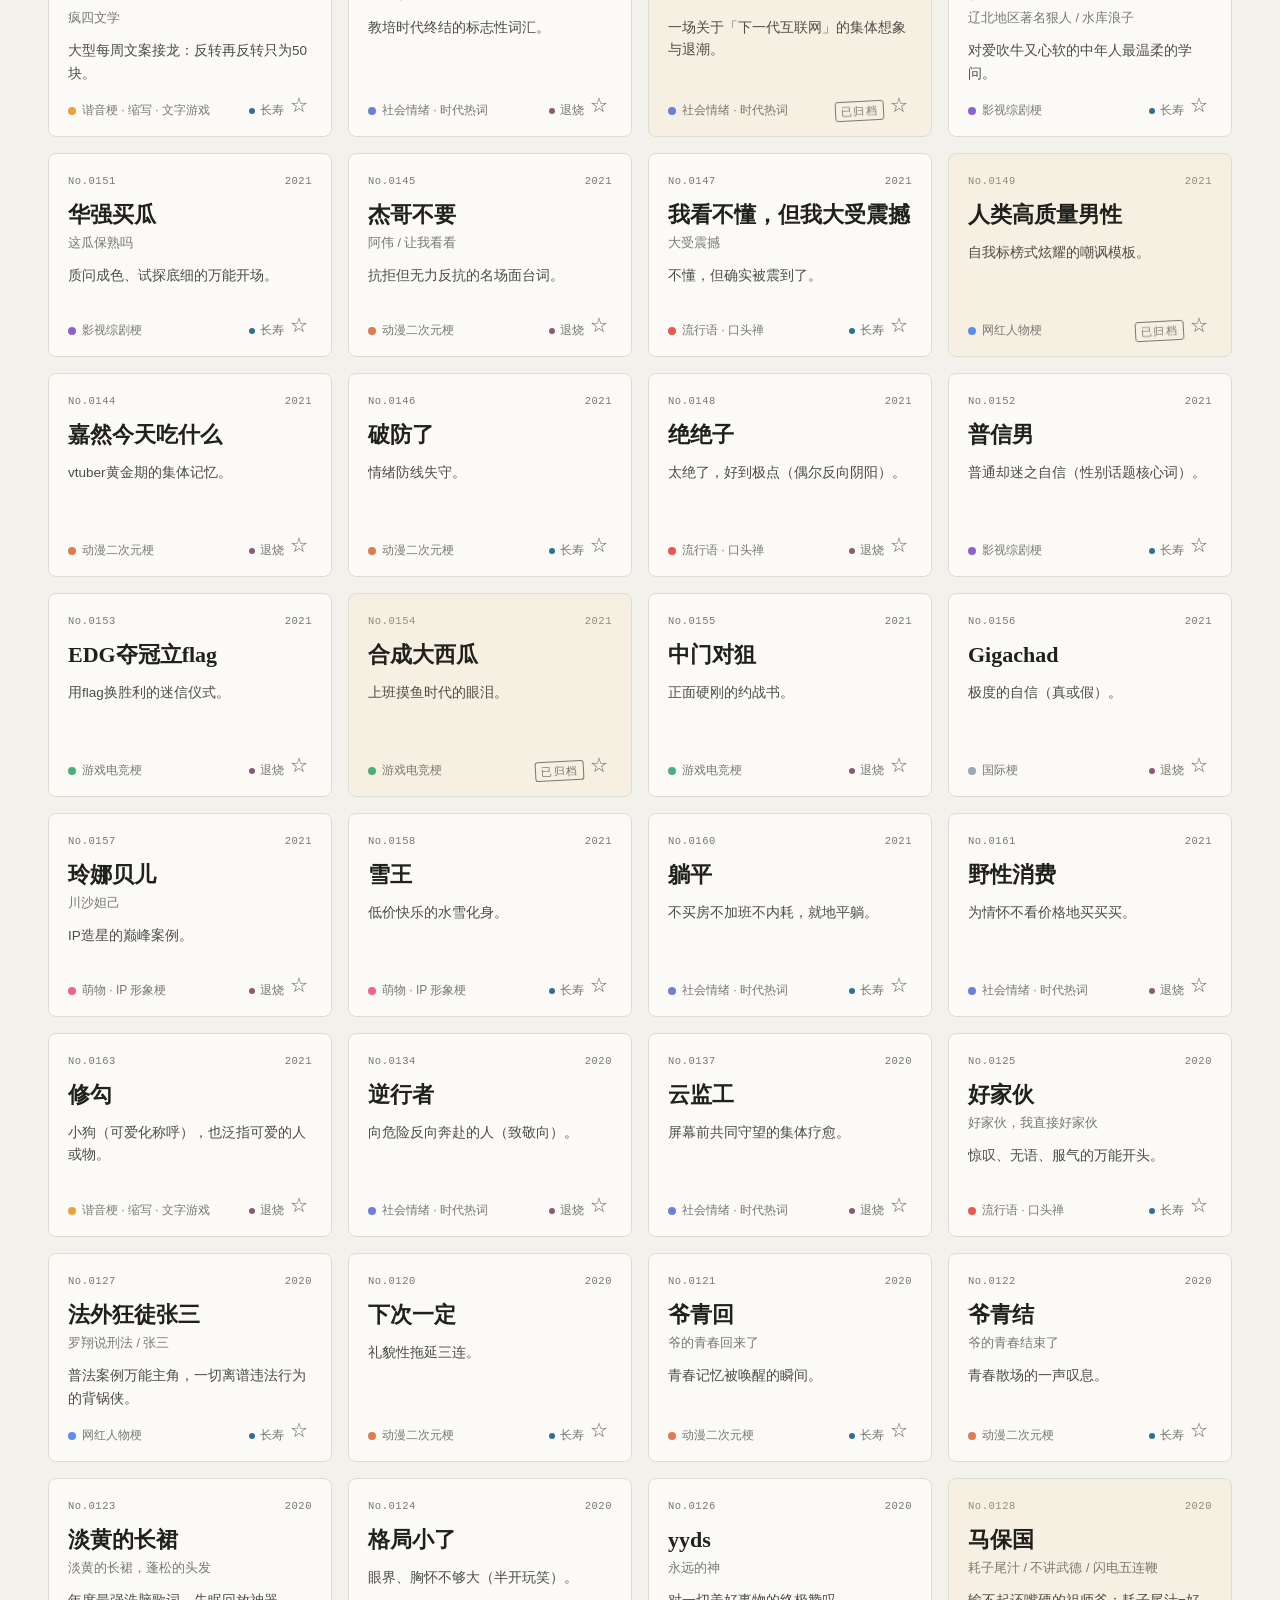
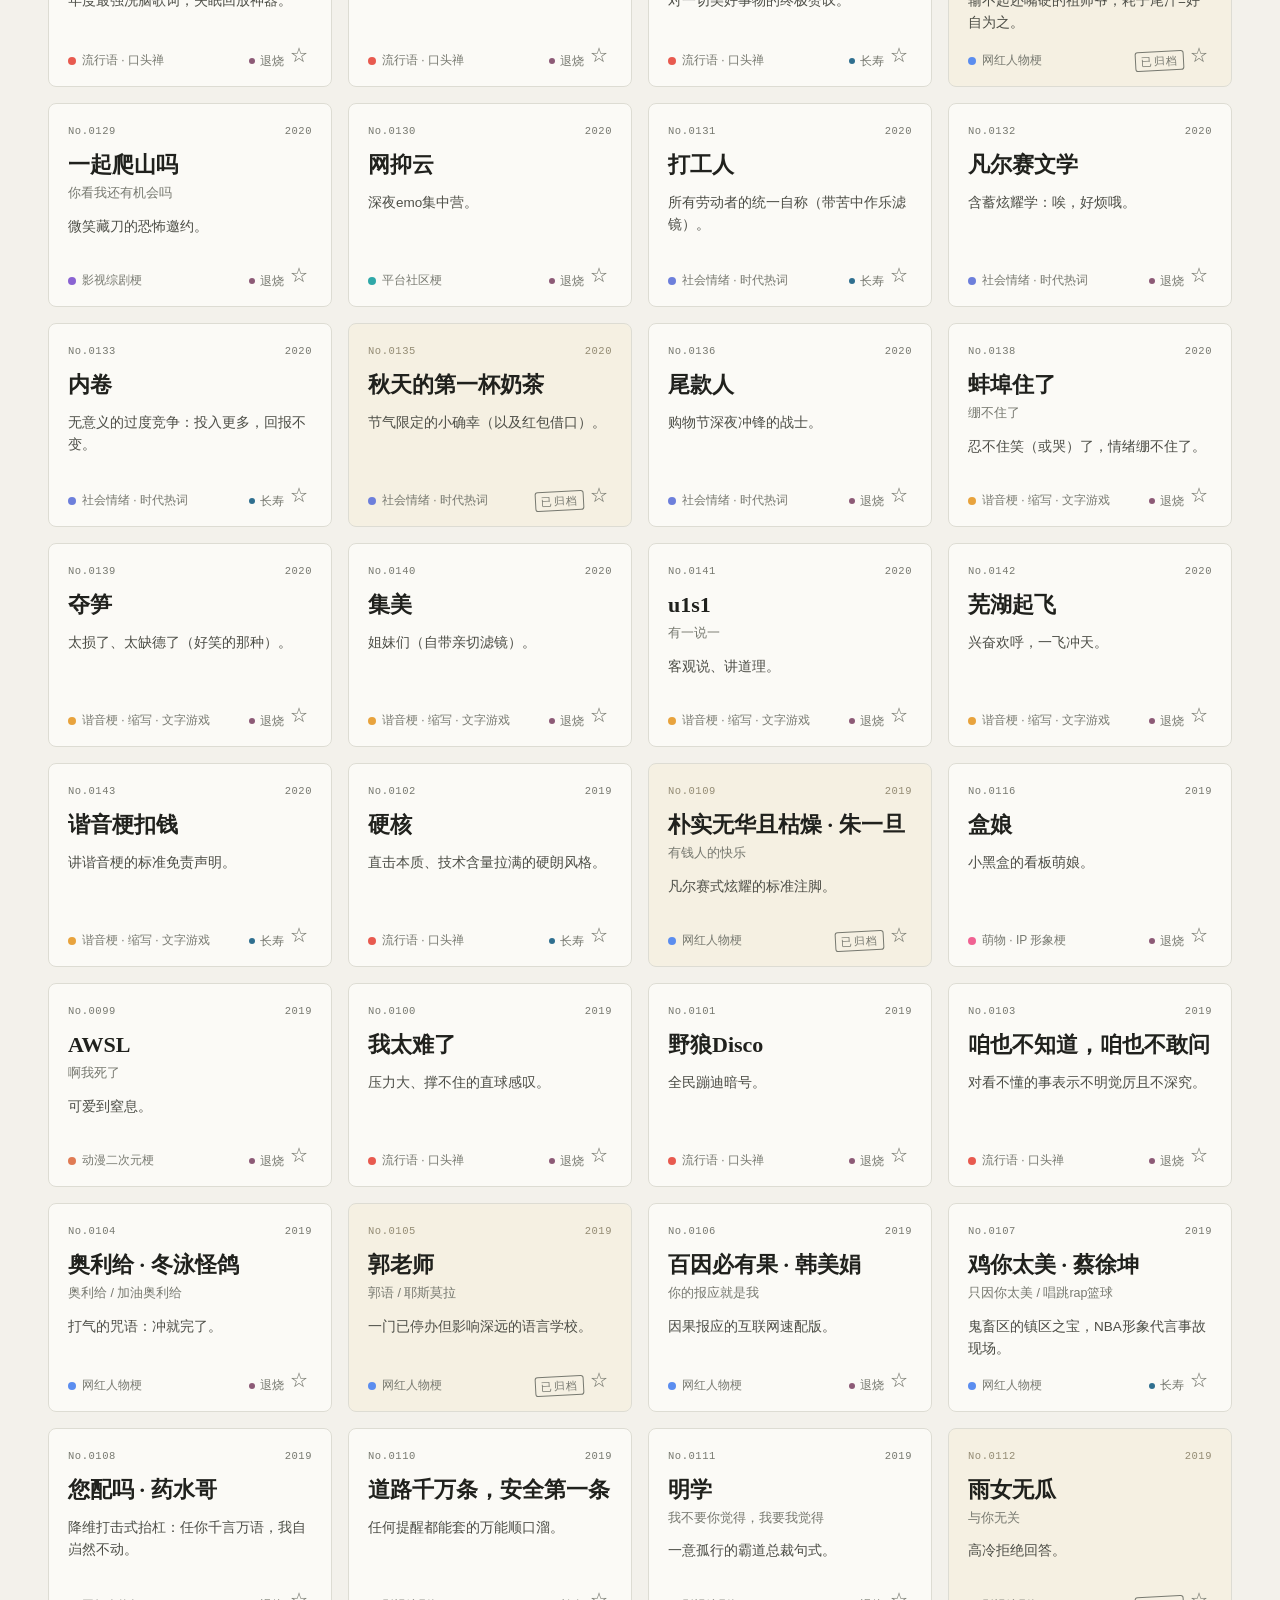
==== commit e2ebc04a: "优化梗档案馆网页体验与交互" ====
--- a/site/index.html
+++ b/site/index.html
@@ -4,40 +4,73 @@
   <meta charset="utf-8">
   <meta name="viewport" content="width=device-width, initial-scale=1">
   <title>梗档案馆 · Meme Archive</title>
-  <meta name="description" content="中文互联网梗的档案馆：在新梗淹没旧梗之前，把它们登记在册。224 件藏品 · 11 个展厅 · 1986–2026。">
+  <meta name="description" content="中文互联网梗的档案馆：在新梗淹没旧梗之前，把它们登记在册。376 件藏品 · 11 个展厅 · 1986–2026。">
+  <meta name="theme-color" content="#f3f1eb">
+  <meta property="og:title" content="梗档案馆 · Meme Archive">
+  <meta property="og:description" content="一座给互联网记忆留位置的小型博物馆。">
   <link rel="icon" href="data:image/svg+xml;charset=utf-8,%3Csvg xmlns='http://www.w3.org/2000/svg' viewBox='0 0 64 64'%3E%3Crect width='64' height='64' rx='10' fill='%23b3402e'/%3E%3Ctext x='32' y='45' font-size='34' text-anchor='middle' fill='%23fff' font-family='serif'%3E%E6%A2%97%3C/text%3E%3C/svg%3E">
-  <link rel="stylesheet" href="style.css?v=20260906b">
+  <link rel="stylesheet" href="style.css?v=20260909a">
 </head>
 <body>
 
+  <a class="skip-link" href="#archive">跳到馆藏</a>
+
   <header class="topbar">
     <div class="topbar-inner">
-      <span class="seal seal-mini" aria-hidden="true">梗</span>
-      <span class="topbar-title">梗档案馆</span>
-      <span class="topbar-sub">MEME&nbsp;ARCHIVE</span>
-      <span class="topbar-count">馆藏 <b id="totalCount">—</b> 件</span>
+      <a class="brand" href="./" aria-label="梗档案馆首页">
+        <span class="seal seal-mini" aria-hidden="true">梗</span>
+        <span class="topbar-title">梗档案馆</span>
+        <span class="topbar-sub">MEME&nbsp;ARCHIVE</span>
+      </a>
+      <div class="topbar-actions">
+        <span class="topbar-count">馆藏 <b id="totalCount">—</b> 件</span>
+        <button class="icon-btn" id="randomBtn" type="button" title="随机抽一件（R）" aria-label="随机抽一件">✦</button>
+        <button class="icon-btn" id="themeBtn" type="button" title="切换主题" aria-label="切换主题">◐</button>
+      </div>
     </div>
   </header>
 
   <main>
     <section class="hero">
-      <div class="seal seal-hero" aria-hidden="true">梗</div>
-      <h1>梗档案馆</h1>
-      <p class="hero-sub">新梗不断冒出，旧梗逐渐被遗忘。<br>在新梗淹没旧梗之前，把它们登记在册。</p>
-      <p class="hero-stats"><span id="statCount">—</span> 件藏品<i>·</i><span id="statCats">—</span> 个展厅<i>·</i><span id="statYears">—</span></p>
+      <div class="hero-copy">
+        <p class="eyebrow"><span class="eyebrow-line"></span>数字民俗 · 持续更新</p>
+        <h1>把互联网的<br><em>此刻</em>留给以后</h1>
+        <p class="hero-sub">新梗不断冒出，旧梗逐渐被遗忘。我们把它们登记在册，留下出处、语境和还在发光的余温。</p>
+        <div class="hero-actions">
+          <button class="primary-btn" id="exploreBtn" type="button">开始逛展 <span>↓</span></button>
+          <button class="text-btn" id="heroRandomBtn" type="button">随机抽一件 <span>R</span></button>
+        </div>
+      </div>
+      <div class="hero-plaque" aria-label="馆藏概览">
+        <div class="plaque-top"><span>ARCHIVE / 2026</span><span>OPEN 24H</span></div>
+        <div class="seal seal-hero" aria-hidden="true">梗</div>
+        <p class="plaque-caption">一座给互联网记忆<br>留位置的小型博物馆</p>
+        <p class="hero-stats"><span id="statCount">—</span> 件藏品<i>·</i><span id="statCats">—</span> 个展厅<i>·</i><span id="statYears">—</span></p>
+      </div>
     </section>
 
-    <div class="controls">
+    <div class="controls" id="archive">
       <div class="controls-inner">
         <div class="controls-row">
-          <input id="searchInput" class="search" type="search" placeholder="搜索梗名、出处、释义、标签……" autocomplete="off">
+          <label class="search-wrap"><span class="search-icon">⌕</span><input id="searchInput" class="search" type="search" placeholder="搜索梗名、出处、释义、标签……" autocomplete="off"><kbd>/</kbd></label>
           <div class="seg" role="tablist" aria-label="视图切换">
-            <button class="seg-btn on" data-view="gallery" role="tab">展柜</button>
-            <button class="seg-btn" data-view="timeline" role="tab">编年</button>
-            <button class="seg-btn" data-view="graph" role="tab">图谱</button>
-            <button class="seg-btn" data-view="fresh" role="tab">上新</button>
+            <button class="seg-btn on" data-view="gallery" role="tab" aria-selected="true">展柜</button>
+            <button class="seg-btn" data-view="timeline" role="tab" aria-selected="false">编年</button>
+            <button class="seg-btn" data-view="graph" role="tab" aria-selected="false">图谱</button>
+            <button class="seg-btn" data-view="fresh" role="tab" aria-selected="false">上新</button>
           </div>
           <button id="resetBtn" class="reset" hidden>重置筛选</button>
+        </div>
+        <div class="controls-row controls-tools">
+          <span class="result-note" id="resultNote">正在浏览全部馆藏</span>
+          <label class="sort-label" for="sortSelect">排序</label>
+          <select id="sortSelect" class="sort-select" aria-label="排序方式">
+            <option value="year-desc">年份：新 → 旧</option>
+            <option value="year-asc">年份：旧 → 新</option>
+            <option value="name">名称：A → Z</option>
+            <option value="added">最近入馆</option>
+          </select>
+          <button class="favorites-filter" id="favoritesBtn" type="button" aria-pressed="false"><span>☆</span> 我的收藏 <b id="favoriteCount">0</b></button>
         </div>
         <div class="controls-row">
           <span class="row-label">展厅</span>
@@ -106,8 +139,10 @@
     <article class="sheet" id="sheet"></article>
   </div>
 
+  <div class="toast" id="toast" role="status" aria-live="polite"></div>
+
   <noscript><p style="text-align:center;padding:40px">本档案馆需要启用 JavaScript 才能浏览。</p></noscript>
-  <script src="data.js?v=20260906b"></script>
-  <script src="app.js?v=20260906b"></script>
+  <script src="data.js?v=20260909a"></script>
+  <script src="app.js?v=20260909a"></script>
 </body>
 </html>
--- a/site/style.css
+++ b/site/style.css
@@ -294,3 +294,115 @@
   .tl-row { gap: 12px; }
   .tl-year { width: 40px; }
 }
+
+/* ---------- 2026 refresh ---------- */
+:root {
+  --paper: #f3f1eb;
+  --card: #fbfaf6;
+  --ink: #20211d;
+  --soft: #4c4d46;
+  --muted: #777970;
+  --hairline: #dddcd3;
+  --hairline-strong: #bfc0b5;
+  --accent: #b54132;
+  --shadow: 0 18px 40px rgba(48, 50, 42, .11);
+}
+[data-theme="dark"] {
+  --paper: #1c1e1b;
+  --card: #252823;
+  --ink: #f2f0e8;
+  --soft: #d0d1c7;
+  --muted: #a0a49a;
+  --hairline: #383c35;
+  --hairline-strong: #555b50;
+  --accent: #df725f;
+  --shadow: 0 18px 44px rgba(0, 0, 0, .28);
+}
+html { scroll-behavior: smooth; }
+body { background: var(--paper); transition: background .25s ease, color .25s ease; }
+.skip-link { position: fixed; top: -50px; left: 16px; z-index: 100; padding: 8px 12px; background: var(--ink); color: var(--paper); border-radius: 5px; font-size: 13px; transition: top .2s; }
+.skip-link:focus { top: 12px; }
+.brand { display: inline-flex; align-items: center; gap: 10px; color: inherit; text-decoration: none; }
+.topbar-inner { max-width: 1240px; padding: 14px 28px; }
+.topbar-actions { margin-left: auto; display: flex; align-items: center; gap: 10px; }
+.icon-btn { width: 32px; height: 32px; display: grid; place-items: center; border: 1px solid var(--hairline-strong); border-radius: 7px; color: var(--muted); font-size: 16px; transition: transform .2s, background .2s, color .2s; }
+.icon-btn:hover { color: var(--ink); background: var(--card); transform: translateY(-1px); }
+.icon-btn:active, .primary-btn:active, .text-btn:active, .favorites-filter:active { transform: scale(.97); }
+.hero { max-width: 1240px; margin: 0 auto; padding: 72px 28px 66px; display: grid; grid-template-columns: minmax(0, 1fr) 360px; align-items: center; gap: 80px; text-align: left; }
+.hero-copy { max-width: 680px; }
+.eyebrow { display: flex; align-items: center; gap: 10px; color: var(--muted); font-family: var(--mono); font-size: 11px; letter-spacing: .18em; }
+.eyebrow-line { width: 28px; height: 1px; background: var(--accent); }
+.hero h1 { margin-top: 22px; font-family: var(--serif); font-size: clamp(46px, 6vw, 78px); line-height: 1.06; letter-spacing: -.02em; text-wrap: balance; }
+.hero h1 em { color: var(--accent); font-style: normal; position: relative; }
+.hero h1 em::after { content: ""; position: absolute; left: 0; right: 0; bottom: -3px; height: 2px; background: currentColor; transform: rotate(-1deg); opacity: .65; }
+.hero-sub { max-width: 44ch; margin-top: 22px; color: var(--muted); font-size: 16px; line-height: 1.9; }
+.hero-actions { display: flex; align-items: center; gap: 18px; margin-top: 30px; }
+.primary-btn { display: inline-flex; align-items: center; gap: 14px; padding: 11px 17px; color: #fff; background: var(--accent); border-radius: 7px; font-size: 14px; font-weight: 600; box-shadow: 0 8px 18px rgba(181,65,50,.2); transition: transform .2s, box-shadow .2s, background .2s; }
+.primary-btn:hover { background: #9f3629; transform: translateY(-2px); box-shadow: 0 12px 24px rgba(181,65,50,.28); }
+.primary-btn span { font-size: 17px; line-height: 1; }
+.text-btn { display: inline-flex; align-items: center; gap: 8px; color: var(--soft); font-size: 14px; transition: color .2s, transform .2s; }
+.text-btn:hover { color: var(--accent); transform: translateX(2px); }
+.text-btn span { padding: 2px 5px; border: 1px solid var(--hairline-strong); border-radius: 4px; font-family: var(--mono); font-size: 10px; color: var(--muted); }
+.hero-plaque { position: relative; padding: 17px 20px 22px; border: 1px solid var(--hairline-strong); background: var(--card); box-shadow: var(--shadow); transform: rotate(2deg); }
+.hero-plaque::before { content: ""; position: absolute; inset: 7px; border: 1px solid var(--hairline); pointer-events: none; }
+.plaque-top { position: relative; z-index: 1; display: flex; justify-content: space-between; color: var(--muted); font: 10px var(--mono); letter-spacing: .12em; }
+.hero-plaque .seal-hero { width: 102px; height: 102px; margin: 34px auto 22px; font-size: 52px; transform: rotate(-6deg); }
+.plaque-caption { position: relative; z-index: 1; text-align: center; color: var(--soft); font-family: var(--serif); font-size: 17px; line-height: 1.55; }
+.hero-plaque .hero-stats { position: relative; z-index: 1; margin-top: 22px; text-align: center; font-size: 11px; }
+.controls { background: color-mix(in srgb, var(--paper) 92%, transparent); }
+.controls-inner { max-width: 1240px; padding: 15px 28px; }
+.controls-row { gap: 10px; }
+.search-wrap { position: relative; flex: 1 1 260px; max-width: 430px; display: flex; align-items: center; }
+.search-icon { position: absolute; left: 13px; color: var(--muted); font-size: 19px; line-height: 1; pointer-events: none; }
+.search { width: 100%; max-width: none; padding: 9px 38px 9px 36px; background: var(--card); border-color: var(--hairline-strong); }
+.search-wrap kbd { position: absolute; right: 10px; padding: 1px 5px; border: 1px solid var(--hairline); border-radius: 4px; color: var(--muted); font: 10px var(--mono); }
+.controls-tools { justify-content: flex-end; margin-top: 11px; }
+.result-note { margin-right: auto; color: var(--muted); font-size: 12px; }
+.sort-label { color: var(--muted); font-size: 12px; }
+.sort-select { padding: 6px 26px 6px 9px; border: 1px solid var(--hairline-strong); border-radius: 6px; background: var(--card); color: var(--soft); font-size: 12px; }
+.favorites-filter { display: inline-flex; align-items: center; gap: 5px; padding: 6px 10px; border: 1px solid var(--hairline-strong); border-radius: 6px; color: var(--soft); font-size: 12px; transition: all .18s; }
+.favorites-filter span { color: var(--accent); font-size: 16px; line-height: 1; }
+.favorites-filter b { font: 10px var(--mono); color: var(--muted); }
+.favorites-filter.on { background: var(--ink); border-color: var(--ink); color: var(--paper); }
+.museum { max-width: 1240px; padding-left: 28px; padding-right: 28px; }
+.section-head { margin-top: 44px; }
+.section-head h2 { font-size: 26px; letter-spacing: .02em; }
+.card-grid { grid-template-columns: repeat(auto-fill, minmax(248px, 1fr)); gap: 16px; }
+.card { min-height: 204px; padding: 19px 19px 15px; border-radius: 8px; cursor: pointer; }
+.card:focus-visible { outline: 2px solid var(--accent); outline-offset: 3px; }
+.card::after { content: "↗"; position: absolute; top: 16px; right: 16px; color: var(--hairline-strong); font-size: 15px; opacity: 0; transform: translate(-3px, 3px); transition: opacity .2s, transform .2s; }
+.card:hover::after { opacity: 1; transform: none; }
+.card-name { font-size: 22px; }
+.card-favorite { position: absolute; right: 13px; bottom: 12px; z-index: 2; width: 28px; height: 28px; color: var(--muted); font-size: 18px; line-height: 1; }
+.card-favorite:hover { color: var(--accent); }
+.card-favorite.on { color: var(--accent); }
+.card-foot { padding-right: 28px; }
+.empty { border: 1px dashed var(--hairline-strong); border-radius: 8px; }
+.footer { margin-top: 80px; }
+.footer-inner { max-width: 1240px; padding-left: 28px; padding-right: 28px; }
+.toast { position: fixed; left: 50%; bottom: 24px; z-index: 80; padding: 9px 14px; border: 1px solid var(--hairline-strong); border-radius: 6px; background: var(--ink); color: var(--paper); font-size: 13px; opacity: 0; pointer-events: none; transform: translate(-50%, 10px); transition: opacity .2s, transform .2s; }
+.toast.show { opacity: 1; transform: translate(-50%, 0); }
+.sheet-favorite { position: absolute; top: 18px; right: 58px; padding: 5px 9px; border: 1px solid var(--hairline-strong); border-radius: 5px; color: var(--muted); font-size: 12px; transition: all .18s; }
+.sheet-favorite:hover, .sheet-favorite.on { color: var(--accent); border-color: var(--accent); }
+.sheet-stamp { right: 150px; }
+[data-theme="dark"] .controls { background: rgba(28,30,27,.92); }
+[data-theme="dark"] .card.fossil { background: #292a23; }
+[data-theme="dark"] .primary-btn:hover { background: #c75a4a; }
+@media (max-width: 760px) {
+  .topbar-inner { padding: 12px 16px; }
+  .topbar-count { display: none; }
+  .hero { grid-template-columns: 1fr; gap: 44px; padding: 50px 20px 52px; }
+  .hero h1 { font-size: clamp(42px, 13vw, 62px); }
+  .hero-sub { font-size: 15px; }
+  .hero-plaque { width: min(330px, 100%); justify-self: center; }
+  .controls-inner { padding: 12px 16px; }
+  .controls-tools { justify-content: flex-start; }
+  .result-note { width: 100%; }
+  .museum { padding-left: 16px; padding-right: 16px; }
+  .seg { width: 100%; margin-left: 0; }
+  .seg-btn { flex: 1; padding-left: 8px; padding-right: 8px; }
+}
+@media (max-width: 640px) {
+  .sheet-stamp { right: 112px; top: 20px; }
+  .sheet-favorite { right: 52px; }
+}
